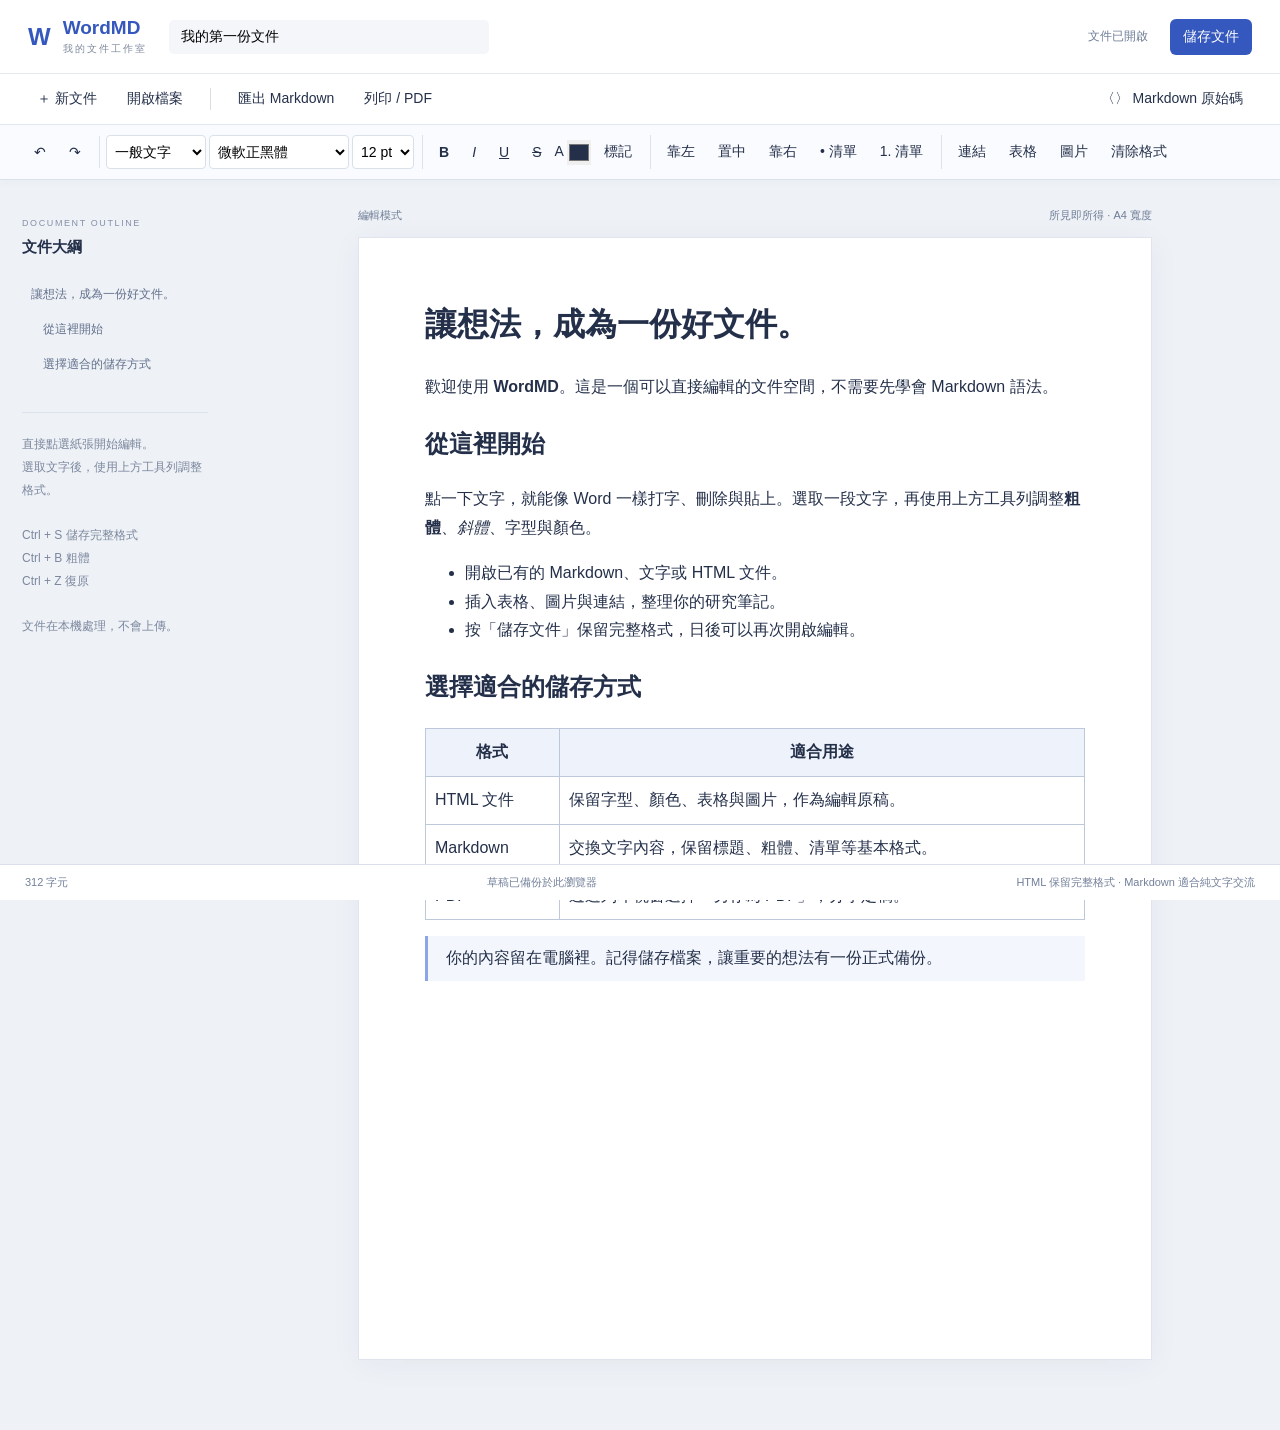
==== WordMD-離線編輯器.html @ 07ff0bca "Add files via upload" ====
<!doctype html>
<html lang="zh-Hant"><head><meta charset="utf-8"><meta name="viewport" content="width=device-width,initial-scale=1"><title>WordMD｜我的文件工作室</title>
<script>
/**
 * marked v12.0.1 - a markdown parser
 * Copyright (c) 2011-2024, Christopher Jeffrey. (MIT Licensed)
 * https://github.com/markedjs/marked
 */
!function(e,t){"object"==typeof exports&&"undefined"!=typeof module?t(exports):"function"==typeof define&&define.amd?define(["exports"],t):t((e="undefined"!=typeof globalThis?globalThis:e||self).marked={})}(this,(function(e){"use strict";function t(){return{async:!1,breaks:!1,extensions:null,gfm:!0,hooks:null,pedantic:!1,renderer:null,silent:!1,tokenizer:null,walkTokens:null}}function n(t){e.defaults=t}e.defaults={async:!1,breaks:!1,extensions:null,gfm:!0,hooks:null,pedantic:!1,renderer:null,silent:!1,tokenizer:null,walkTokens:null};const s=/[&<>"']/,r=new RegExp(s.source,"g"),i=/[<>"']|&(?!(#\d{1,7}|#[Xx][a-fA-F0-9]{1,6}|\w+);)/,l=new RegExp(i.source,"g"),o={"&":"&amp;","<":"&lt;",">":"&gt;",'"':"&quot;","'":"&#39;"},a=e=>o[e];function c(e,t){if(t){if(s.test(e))return e.replace(r,a)}else if(i.test(e))return e.replace(l,a);return e}const h=/&(#(?:\d+)|(?:#x[0-9A-Fa-f]+)|(?:\w+));?/gi;function p(e){return e.replace(h,((e,t)=>"colon"===(t=t.toLowerCase())?":":"#"===t.charAt(0)?"x"===t.charAt(1)?String.fromCharCode(parseInt(t.substring(2),16)):String.fromCharCode(+t.substring(1)):""))}const u=/(^|[^\[])\^/g;function k(e,t){let n="string"==typeof e?e:e.source;t=t||"";const s={replace:(e,t)=>{let r="string"==typeof t?t:t.source;return r=r.replace(u,"$1"),n=n.replace(e,r),s},getRegex:()=>new RegExp(n,t)};return s}function g(e){try{e=encodeURI(e).replace(/%25/g,"%")}catch(e){return null}return e}const f={exec:()=>null};function d(e,t){const n=e.replace(/\|/g,((e,t,n)=>{let s=!1,r=t;for(;--r>=0&&"\\"===n[r];)s=!s;return s?"|":" |"})).split(/ \|/);let s=0;if(n[0].trim()||n.shift(),n.length>0&&!n[n.length-1].trim()&&n.pop(),t)if(n.length>t)n.splice(t);else for(;n.length<t;)n.push("");for(;s<n.length;s++)n[s]=n[s].trim().replace(/\\\|/g,"|");return n}function x(e,t,n){const s=e.length;if(0===s)return"";let r=0;for(;r<s;){const i=e.charAt(s-r-1);if(i!==t||n){if(i===t||!n)break;r++}else r++}return e.slice(0,s-r)}function b(e,t,n,s){const r=t.href,i=t.title?c(t.title):null,l=e[1].replace(/\\([\[\]])/g,"$1");if("!"!==e[0].charAt(0)){s.state.inLink=!0;const e={type:"link",raw:n,href:r,title:i,text:l,tokens:s.inlineTokens(l)};return s.state.inLink=!1,e}return{type:"image",raw:n,href:r,title:i,text:c(l)}}class w{options;rules;lexer;constructor(t){this.options=t||e.defaults}space(e){const t=this.rules.block.newline.exec(e);if(t&&t[0].length>0)return{type:"space",raw:t[0]}}code(e){const t=this.rules.block.code.exec(e);if(t){const e=t[0].replace(/^ {1,4}/gm,"");return{type:"code",raw:t[0],codeBlockStyle:"indented",text:this.options.pedantic?e:x(e,"\n")}}}fences(e){const t=this.rules.block.fences.exec(e);if(t){const e=t[0],n=function(e,t){const n=e.match(/^(\s+)(?:```)/);if(null===n)return t;const s=n[1];return t.split("\n").map((e=>{const t=e.match(/^\s+/);if(null===t)return e;const[n]=t;return n.length>=s.length?e.slice(s.length):e})).join("\n")}(e,t[3]||"");return{type:"code",raw:e,lang:t[2]?t[2].trim().replace(this.rules.inline.anyPunctuation,"$1"):t[2],text:n}}}heading(e){const t=this.rules.block.heading.exec(e);if(t){let e=t[2].trim();if(/#$/.test(e)){const t=x(e,"#");this.options.pedantic?e=t.trim():t&&!/ $/.test(t)||(e=t.trim())}return{type:"heading",raw:t[0],depth:t[1].length,text:e,tokens:this.lexer.inline(e)}}}hr(e){const t=this.rules.block.hr.exec(e);if(t)return{type:"hr",raw:t[0]}}blockquote(e){const t=this.rules.block.blockquote.exec(e);if(t){const e=x(t[0].replace(/^ *>[ \t]?/gm,""),"\n"),n=this.lexer.state.top;this.lexer.state.top=!0;const s=this.lexer.blockTokens(e);return this.lexer.state.top=n,{type:"blockquote",raw:t[0],tokens:s,text:e}}}list(e){let t=this.rules.block.list.exec(e);if(t){let n=t[1].trim();const s=n.length>1,r={type:"list",raw:"",ordered:s,start:s?+n.slice(0,-1):"",loose:!1,items:[]};n=s?`\\d{1,9}\\${n.slice(-1)}`:`\\${n}`,this.options.pedantic&&(n=s?n:"[*+-]");const i=new RegExp(`^( {0,3}${n})((?:[\t ][^\\n]*)?(?:\\n|$))`);let l="",o="",a=!1;for(;e;){let n=!1;if(!(t=i.exec(e)))break;if(this.rules.block.hr.test(e))break;l=t[0],e=e.substring(l.length);let s=t[2].split("\n",1)[0].replace(/^\t+/,(e=>" ".repeat(3*e.length))),c=e.split("\n",1)[0],h=0;this.options.pedantic?(h=2,o=s.trimStart()):(h=t[2].search(/[^ ]/),h=h>4?1:h,o=s.slice(h),h+=t[1].length);let p=!1;if(!s&&/^ *$/.test(c)&&(l+=c+"\n",e=e.substring(c.length+1),n=!0),!n){const t=new RegExp(`^ {0,${Math.min(3,h-1)}}(?:[*+-]|\\d{1,9}[.)])((?:[ \t][^\\n]*)?(?:\\n|$))`),n=new RegExp(`^ {0,${Math.min(3,h-1)}}((?:- *){3,}|(?:_ *){3,}|(?:\\* *){3,})(?:\\n+|$)`),r=new RegExp(`^ {0,${Math.min(3,h-1)}}(?:\`\`\`|~~~)`),i=new RegExp(`^ {0,${Math.min(3,h-1)}}#`);for(;e;){const a=e.split("\n",1)[0];if(c=a,this.options.pedantic&&(c=c.replace(/^ {1,4}(?=( {4})*[^ ])/g,"  ")),r.test(c))break;if(i.test(c))break;if(t.test(c))break;if(n.test(e))break;if(c.search(/[^ ]/)>=h||!c.trim())o+="\n"+c.slice(h);else{if(p)break;if(s.search(/[^ ]/)>=4)break;if(r.test(s))break;if(i.test(s))break;if(n.test(s))break;o+="\n"+c}p||c.trim()||(p=!0),l+=a+"\n",e=e.substring(a.length+1),s=c.slice(h)}}r.loose||(a?r.loose=!0:/\n *\n *$/.test(l)&&(a=!0));let u,k=null;this.options.gfm&&(k=/^\[[ xX]\] /.exec(o),k&&(u="[ ] "!==k[0],o=o.replace(/^\[[ xX]\] +/,""))),r.items.push({type:"list_item",raw:l,task:!!k,checked:u,loose:!1,text:o,tokens:[]}),r.raw+=l}r.items[r.items.length-1].raw=l.trimEnd(),r.items[r.items.length-1].text=o.trimEnd(),r.raw=r.raw.trimEnd();for(let e=0;e<r.items.length;e++)if(this.lexer.state.top=!1,r.items[e].tokens=this.lexer.blockTokens(r.items[e].text,[]),!r.loose){const t=r.items[e].tokens.filter((e=>"space"===e.type)),n=t.length>0&&t.some((e=>/\n.*\n/.test(e.raw)));r.loose=n}if(r.loose)for(let e=0;e<r.items.length;e++)r.items[e].loose=!0;return r}}html(e){const t=this.rules.block.html.exec(e);if(t){return{type:"html",block:!0,raw:t[0],pre:"pre"===t[1]||"script"===t[1]||"style"===t[1],text:t[0]}}}def(e){const t=this.rules.block.def.exec(e);if(t){const e=t[1].toLowerCase().replace(/\s+/g," "),n=t[2]?t[2].replace(/^<(.*)>$/,"$1").replace(this.rules.inline.anyPunctuation,"$1"):"",s=t[3]?t[3].substring(1,t[3].length-1).replace(this.rules.inline.anyPunctuation,"$1"):t[3];return{type:"def",tag:e,raw:t[0],href:n,title:s}}}table(e){const t=this.rules.block.table.exec(e);if(!t)return;if(!/[:|]/.test(t[2]))return;const n=d(t[1]),s=t[2].replace(/^\||\| *$/g,"").split("|"),r=t[3]&&t[3].trim()?t[3].replace(/\n[ \t]*$/,"").split("\n"):[],i={type:"table",raw:t[0],header:[],align:[],rows:[]};if(n.length===s.length){for(const e of s)/^ *-+: *$/.test(e)?i.align.push("right"):/^ *:-+: *$/.test(e)?i.align.push("center"):/^ *:-+ *$/.test(e)?i.align.push("left"):i.align.push(null);for(const e of n)i.header.push({text:e,tokens:this.lexer.inline(e)});for(const e of r)i.rows.push(d(e,i.header.length).map((e=>({text:e,tokens:this.lexer.inline(e)}))));return i}}lheading(e){const t=this.rules.block.lheading.exec(e);if(t)return{type:"heading",raw:t[0],depth:"="===t[2].charAt(0)?1:2,text:t[1],tokens:this.lexer.inline(t[1])}}paragraph(e){const t=this.rules.block.paragraph.exec(e);if(t){const e="\n"===t[1].charAt(t[1].length-1)?t[1].slice(0,-1):t[1];return{type:"paragraph",raw:t[0],text:e,tokens:this.lexer.inline(e)}}}text(e){const t=this.rules.block.text.exec(e);if(t)return{type:"text",raw:t[0],text:t[0],tokens:this.lexer.inline(t[0])}}escape(e){const t=this.rules.inline.escape.exec(e);if(t)return{type:"escape",raw:t[0],text:c(t[1])}}tag(e){const t=this.rules.inline.tag.exec(e);if(t)return!this.lexer.state.inLink&&/^<a /i.test(t[0])?this.lexer.state.inLink=!0:this.lexer.state.inLink&&/^<\/a>/i.test(t[0])&&(this.lexer.state.inLink=!1),!this.lexer.state.inRawBlock&&/^<(pre|code|kbd|script)(\s|>)/i.test(t[0])?this.lexer.state.inRawBlock=!0:this.lexer.state.inRawBlock&&/^<\/(pre|code|kbd|script)(\s|>)/i.test(t[0])&&(this.lexer.state.inRawBlock=!1),{type:"html",raw:t[0],inLink:this.lexer.state.inLink,inRawBlock:this.lexer.state.inRawBlock,block:!1,text:t[0]}}link(e){const t=this.rules.inline.link.exec(e);if(t){const e=t[2].trim();if(!this.options.pedantic&&/^</.test(e)){if(!/>$/.test(e))return;const t=x(e.slice(0,-1),"\\");if((e.length-t.length)%2==0)return}else{const e=function(e,t){if(-1===e.indexOf(t[1]))return-1;let n=0;for(let s=0;s<e.length;s++)if("\\"===e[s])s++;else if(e[s]===t[0])n++;else if(e[s]===t[1]&&(n--,n<0))return s;return-1}(t[2],"()");if(e>-1){const n=(0===t[0].indexOf("!")?5:4)+t[1].length+e;t[2]=t[2].substring(0,e),t[0]=t[0].substring(0,n).trim(),t[3]=""}}let n=t[2],s="";if(this.options.pedantic){const e=/^([^'"]*[^\s])\s+(['"])(.*)\2/.exec(n);e&&(n=e[1],s=e[3])}else s=t[3]?t[3].slice(1,-1):"";return n=n.trim(),/^</.test(n)&&(n=this.options.pedantic&&!/>$/.test(e)?n.slice(1):n.slice(1,-1)),b(t,{href:n?n.replace(this.rules.inline.anyPunctuation,"$1"):n,title:s?s.replace(this.rules.inline.anyPunctuation,"$1"):s},t[0],this.lexer)}}reflink(e,t){let n;if((n=this.rules.inline.reflink.exec(e))||(n=this.rules.inline.nolink.exec(e))){const e=t[(n[2]||n[1]).replace(/\s+/g," ").toLowerCase()];if(!e){const e=n[0].charAt(0);return{type:"text",raw:e,text:e}}return b(n,e,n[0],this.lexer)}}emStrong(e,t,n=""){let s=this.rules.inline.emStrongLDelim.exec(e);if(!s)return;if(s[3]&&n.match(/[\p{L}\p{N}]/u))return;if(!(s[1]||s[2]||"")||!n||this.rules.inline.punctuation.exec(n)){const n=[...s[0]].length-1;let r,i,l=n,o=0;const a="*"===s[0][0]?this.rules.inline.emStrongRDelimAst:this.rules.inline.emStrongRDelimUnd;for(a.lastIndex=0,t=t.slice(-1*e.length+n);null!=(s=a.exec(t));){if(r=s[1]||s[2]||s[3]||s[4]||s[5]||s[6],!r)continue;if(i=[...r].length,s[3]||s[4]){l+=i;continue}if((s[5]||s[6])&&n%3&&!((n+i)%3)){o+=i;continue}if(l-=i,l>0)continue;i=Math.min(i,i+l+o);const t=[...s[0]][0].length,a=e.slice(0,n+s.index+t+i);if(Math.min(n,i)%2){const e=a.slice(1,-1);return{type:"em",raw:a,text:e,tokens:this.lexer.inlineTokens(e)}}const c=a.slice(2,-2);return{type:"strong",raw:a,text:c,tokens:this.lexer.inlineTokens(c)}}}}codespan(e){const t=this.rules.inline.code.exec(e);if(t){let e=t[2].replace(/\n/g," ");const n=/[^ ]/.test(e),s=/^ /.test(e)&&/ $/.test(e);return n&&s&&(e=e.substring(1,e.length-1)),e=c(e,!0),{type:"codespan",raw:t[0],text:e}}}br(e){const t=this.rules.inline.br.exec(e);if(t)return{type:"br",raw:t[0]}}del(e){const t=this.rules.inline.del.exec(e);if(t)return{type:"del",raw:t[0],text:t[2],tokens:this.lexer.inlineTokens(t[2])}}autolink(e){const t=this.rules.inline.autolink.exec(e);if(t){let e,n;return"@"===t[2]?(e=c(t[1]),n="mailto:"+e):(e=c(t[1]),n=e),{type:"link",raw:t[0],text:e,href:n,tokens:[{type:"text",raw:e,text:e}]}}}url(e){let t;if(t=this.rules.inline.url.exec(e)){let e,n;if("@"===t[2])e=c(t[0]),n="mailto:"+e;else{let s;do{s=t[0],t[0]=this.rules.inline._backpedal.exec(t[0])?.[0]??""}while(s!==t[0]);e=c(t[0]),n="www."===t[1]?"http://"+t[0]:t[0]}return{type:"link",raw:t[0],text:e,href:n,tokens:[{type:"text",raw:e,text:e}]}}}inlineText(e){const t=this.rules.inline.text.exec(e);if(t){let e;return e=this.lexer.state.inRawBlock?t[0]:c(t[0]),{type:"text",raw:t[0],text:e}}}}const m=/^ {0,3}((?:-[\t ]*){3,}|(?:_[ \t]*){3,}|(?:\*[ \t]*){3,})(?:\n+|$)/,y=/(?:[*+-]|\d{1,9}[.)])/,$=k(/^(?!bull |blockCode|fences|blockquote|heading|html)((?:.|\n(?!\s*?\n|bull |blockCode|fences|blockquote|heading|html))+?)\n {0,3}(=+|-+) *(?:\n+|$)/).replace(/bull/g,y).replace(/blockCode/g,/ {4}/).replace(/fences/g,/ {0,3}(?:`{3,}|~{3,})/).replace(/blockquote/g,/ {0,3}>/).replace(/heading/g,/ {0,3}#{1,6}/).replace(/html/g,/ {0,3}<[^\n>]+>\n/).getRegex(),z=/^([^\n]+(?:\n(?!hr|heading|lheading|blockquote|fences|list|html|table| +\n)[^\n]+)*)/,T=/(?!\s*\])(?:\\.|[^\[\]\\])+/,R=k(/^ {0,3}\[(label)\]: *(?:\n *)?([^<\s][^\s]*|<.*?>)(?:(?: +(?:\n *)?| *\n *)(title))? *(?:\n+|$)/).replace("label",T).replace("title",/(?:"(?:\\"?|[^"\\])*"|'[^'\n]*(?:\n[^'\n]+)*\n?'|\([^()]*\))/).getRegex(),_=k(/^( {0,3}bull)([ \t][^\n]+?)?(?:\n|$)/).replace(/bull/g,y).getRegex(),A="address|article|aside|base|basefont|blockquote|body|caption|center|col|colgroup|dd|details|dialog|dir|div|dl|dt|fieldset|figcaption|figure|footer|form|frame|frameset|h[1-6]|head|header|hr|html|iframe|legend|li|link|main|menu|menuitem|meta|nav|noframes|ol|optgroup|option|p|param|search|section|summary|table|tbody|td|tfoot|th|thead|title|tr|track|ul",S=/<!--(?:-?>|[\s\S]*?(?:-->|$))/,I=k("^ {0,3}(?:<(script|pre|style|textarea)[\\s>][\\s\\S]*?(?:</\\1>[^\\n]*\\n+|$)|comment[^\\n]*(\\n+|$)|<\\?[\\s\\S]*?(?:\\?>\\n*|$)|<![A-Z][\\s\\S]*?(?:>\\n*|$)|<!\\[CDATA\\[[\\s\\S]*?(?:\\]\\]>\\n*|$)|</?(tag)(?: +|\\n|/?>)[\\s\\S]*?(?:(?:\\n *)+\\n|$)|<(?!script|pre|style|textarea)([a-z][\\w-]*)(?:attribute)*? */?>(?=[ \\t]*(?:\\n|$))[\\s\\S]*?(?:(?:\\n *)+\\n|$)|</(?!script|pre|style|textarea)[a-z][\\w-]*\\s*>(?=[ \\t]*(?:\\n|$))[\\s\\S]*?(?:(?:\\n *)+\\n|$))","i").replace("comment",S).replace("tag",A).replace("attribute",/ +[a-zA-Z:_][\w.:-]*(?: *= *"[^"\n]*"| *= *'[^'\n]*'| *= *[^\s"'=<>`]+)?/).getRegex(),E=k(z).replace("hr",m).replace("heading"," {0,3}#{1,6}(?:\\s|$)").replace("|lheading","").replace("|table","").replace("blockquote"," {0,3}>").replace("fences"," {0,3}(?:`{3,}(?=[^`\\n]*\\n)|~{3,})[^\\n]*\\n").replace("list"," {0,3}(?:[*+-]|1[.)]) ").replace("html","</?(?:tag)(?: +|\\n|/?>)|<(?:script|pre|style|textarea|!--)").replace("tag",A).getRegex(),q={blockquote:k(/^( {0,3}> ?(paragraph|[^\n]*)(?:\n|$))+/).replace("paragraph",E).getRegex(),code:/^( {4}[^\n]+(?:\n(?: *(?:\n|$))*)?)+/,def:R,fences:/^ {0,3}(`{3,}(?=[^`\n]*(?:\n|$))|~{3,})([^\n]*)(?:\n|$)(?:|([\s\S]*?)(?:\n|$))(?: {0,3}\1[~`]* *(?=\n|$)|$)/,heading:/^ {0,3}(#{1,6})(?=\s|$)(.*)(?:\n+|$)/,hr:m,html:I,lheading:$,list:_,newline:/^(?: *(?:\n|$))+/,paragraph:E,table:f,text:/^[^\n]+/},Z=k("^ *([^\\n ].*)\\n {0,3}((?:\\| *)?:?-+:? *(?:\\| *:?-+:? *)*(?:\\| *)?)(?:\\n((?:(?! *\\n|hr|heading|blockquote|code|fences|list|html).*(?:\\n|$))*)\\n*|$)").replace("hr",m).replace("heading"," {0,3}#{1,6}(?:\\s|$)").replace("blockquote"," {0,3}>").replace("code"," {4}[^\\n]").replace("fences"," {0,3}(?:`{3,}(?=[^`\\n]*\\n)|~{3,})[^\\n]*\\n").replace("list"," {0,3}(?:[*+-]|1[.)]) ").replace("html","</?(?:tag)(?: +|\\n|/?>)|<(?:script|pre|style|textarea|!--)").replace("tag",A).getRegex(),L={...q,table:Z,paragraph:k(z).replace("hr",m).replace("heading"," {0,3}#{1,6}(?:\\s|$)").replace("|lheading","").replace("table",Z).replace("blockquote"," {0,3}>").replace("fences"," {0,3}(?:`{3,}(?=[^`\\n]*\\n)|~{3,})[^\\n]*\\n").replace("list"," {0,3}(?:[*+-]|1[.)]) ").replace("html","</?(?:tag)(?: +|\\n|/?>)|<(?:script|pre|style|textarea|!--)").replace("tag",A).getRegex()},P={...q,html:k("^ *(?:comment *(?:\\n|\\s*$)|<(tag)[\\s\\S]+?</\\1> *(?:\\n{2,}|\\s*$)|<tag(?:\"[^\"]*\"|'[^']*'|\\s[^'\"/>\\s]*)*?/?> *(?:\\n{2,}|\\s*$))").replace("comment",S).replace(/tag/g,"(?!(?:a|em|strong|small|s|cite|q|dfn|abbr|data|time|code|var|samp|kbd|sub|sup|i|b|u|mark|ruby|rt|rp|bdi|bdo|span|br|wbr|ins|del|img)\\b)\\w+(?!:|[^\\w\\s@]*@)\\b").getRegex(),def:/^ *\[([^\]]+)\]: *<?([^\s>]+)>?(?: +(["(][^\n]+[")]))? *(?:\n+|$)/,heading:/^(#{1,6})(.*)(?:\n+|$)/,fences:f,lheading:/^(.+?)\n {0,3}(=+|-+) *(?:\n+|$)/,paragraph:k(z).replace("hr",m).replace("heading"," *#{1,6} *[^\n]").replace("lheading",$).replace("|table","").replace("blockquote"," {0,3}>").replace("|fences","").replace("|list","").replace("|html","").replace("|tag","").getRegex()},Q=/^\\([!"#$%&'()*+,\-./:;<=>?@\[\]\\^_`{|}~])/,v=/^( {2,}|\\)\n(?!\s*$)/,B="\\p{P}\\p{S}",C=k(/^((?![*_])[\spunctuation])/,"u").replace(/punctuation/g,B).getRegex(),M=k(/^(?:\*+(?:((?!\*)[punct])|[^\s*]))|^_+(?:((?!_)[punct])|([^\s_]))/,"u").replace(/punct/g,B).getRegex(),O=k("^[^_*]*?__[^_*]*?\\*[^_*]*?(?=__)|[^*]+(?=[^*])|(?!\\*)[punct](\\*+)(?=[\\s]|$)|[^punct\\s](\\*+)(?!\\*)(?=[punct\\s]|$)|(?!\\*)[punct\\s](\\*+)(?=[^punct\\s])|[\\s](\\*+)(?!\\*)(?=[punct])|(?!\\*)[punct](\\*+)(?!\\*)(?=[punct])|[^punct\\s](\\*+)(?=[^punct\\s])","gu").replace(/punct/g,B).getRegex(),D=k("^[^_*]*?\\*\\*[^_*]*?_[^_*]*?(?=\\*\\*)|[^_]+(?=[^_])|(?!_)[punct](_+)(?=[\\s]|$)|[^punct\\s](_+)(?!_)(?=[punct\\s]|$)|(?!_)[punct\\s](_+)(?=[^punct\\s])|[\\s](_+)(?!_)(?=[punct])|(?!_)[punct](_+)(?!_)(?=[punct])","gu").replace(/punct/g,B).getRegex(),j=k(/\\([punct])/,"gu").replace(/punct/g,B).getRegex(),H=k(/^<(scheme:[^\s\x00-\x1f<>]*|email)>/).replace("scheme",/[a-zA-Z][a-zA-Z0-9+.-]{1,31}/).replace("email",/[a-zA-Z0-9.!#$%&'*+/=?^_`{|}~-]+(@)[a-zA-Z0-9](?:[a-zA-Z0-9-]{0,61}[a-zA-Z0-9])?(?:\.[a-zA-Z0-9](?:[a-zA-Z0-9-]{0,61}[a-zA-Z0-9])?)+(?![-_])/).getRegex(),U=k(S).replace("(?:--\x3e|$)","--\x3e").getRegex(),X=k("^comment|^</[a-zA-Z][\\w:-]*\\s*>|^<[a-zA-Z][\\w-]*(?:attribute)*?\\s*/?>|^<\\?[\\s\\S]*?\\?>|^<![a-zA-Z]+\\s[\\s\\S]*?>|^<!\\[CDATA\\[[\\s\\S]*?\\]\\]>").replace("comment",U).replace("attribute",/\s+[a-zA-Z:_][\w.:-]*(?:\s*=\s*"[^"]*"|\s*=\s*'[^']*'|\s*=\s*[^\s"'=<>`]+)?/).getRegex(),F=/(?:\[(?:\\.|[^\[\]\\])*\]|\\.|`[^`]*`|[^\[\]\\`])*?/,N=k(/^!?\[(label)\]\(\s*(href)(?:\s+(title))?\s*\)/).replace("label",F).replace("href",/<(?:\\.|[^\n<>\\])+>|[^\s\x00-\x1f]*/).replace("title",/"(?:\\"?|[^"\\])*"|'(?:\\'?|[^'\\])*'|\((?:\\\)?|[^)\\])*\)/).getRegex(),G=k(/^!?\[(label)\]\[(ref)\]/).replace("label",F).replace("ref",T).getRegex(),J=k(/^!?\[(ref)\](?:\[\])?/).replace("ref",T).getRegex(),K={_backpedal:f,anyPunctuation:j,autolink:H,blockSkip:/\[[^[\]]*?\]\([^\(\)]*?\)|`[^`]*?`|<[^<>]*?>/g,br:v,code:/^(`+)([^`]|[^`][\s\S]*?[^`])\1(?!`)/,del:f,emStrongLDelim:M,emStrongRDelimAst:O,emStrongRDelimUnd:D,escape:Q,link:N,nolink:J,punctuation:C,reflink:G,reflinkSearch:k("reflink|nolink(?!\\()","g").replace("reflink",G).replace("nolink",J).getRegex(),tag:X,text:/^(`+|[^`])(?:(?= {2,}\n)|[\s\S]*?(?:(?=[\\<!\[`*_]|\b_|$)|[^ ](?= {2,}\n)))/,url:f},V={...K,link:k(/^!?\[(label)\]\((.*?)\)/).replace("label",F).getRegex(),reflink:k(/^!?\[(label)\]\s*\[([^\]]*)\]/).replace("label",F).getRegex()},W={...K,escape:k(Q).replace("])","~|])").getRegex(),url:k(/^((?:ftp|https?):\/\/|www\.)(?:[a-zA-Z0-9\-]+\.?)+[^\s<]*|^email/,"i").replace("email",/[A-Za-z0-9._+-]+(@)[a-zA-Z0-9-_]+(?:\.[a-zA-Z0-9-_]*[a-zA-Z0-9])+(?![-_])/).getRegex(),_backpedal:/(?:[^?!.,:;*_'"~()&]+|\([^)]*\)|&(?![a-zA-Z0-9]+;$)|[?!.,:;*_'"~)]+(?!$))+/,del:/^(~~?)(?=[^\s~])([\s\S]*?[^\s~])\1(?=[^~]|$)/,text:/^([`~]+|[^`~])(?:(?= {2,}\n)|(?=[a-zA-Z0-9.!#$%&'*+\/=?_`{\|}~-]+@)|[\s\S]*?(?:(?=[\\<!\[`*~_]|\b_|https?:\/\/|ftp:\/\/|www\.|$)|[^ ](?= {2,}\n)|[^a-zA-Z0-9.!#$%&'*+\/=?_`{\|}~-](?=[a-zA-Z0-9.!#$%&'*+\/=?_`{\|}~-]+@)))/},Y={...W,br:k(v).replace("{2,}","*").getRegex(),text:k(W.text).replace("\\b_","\\b_| {2,}\\n").replace(/\{2,\}/g,"*").getRegex()},ee={normal:q,gfm:L,pedantic:P},te={normal:K,gfm:W,breaks:Y,pedantic:V};class ne{tokens;options;state;tokenizer;inlineQueue;constructor(t){this.tokens=[],this.tokens.links=Object.create(null),this.options=t||e.defaults,this.options.tokenizer=this.options.tokenizer||new w,this.tokenizer=this.options.tokenizer,this.tokenizer.options=this.options,this.tokenizer.lexer=this,this.inlineQueue=[],this.state={inLink:!1,inRawBlock:!1,top:!0};const n={block:ee.normal,inline:te.normal};this.options.pedantic?(n.block=ee.pedantic,n.inline=te.pedantic):this.options.gfm&&(n.block=ee.gfm,this.options.breaks?n.inline=te.breaks:n.inline=te.gfm),this.tokenizer.rules=n}static get rules(){return{block:ee,inline:te}}static lex(e,t){return new ne(t).lex(e)}static lexInline(e,t){return new ne(t).inlineTokens(e)}lex(e){e=e.replace(/\r\n|\r/g,"\n"),this.blockTokens(e,this.tokens);for(let e=0;e<this.inlineQueue.length;e++){const t=this.inlineQueue[e];this.inlineTokens(t.src,t.tokens)}return this.inlineQueue=[],this.tokens}blockTokens(e,t=[]){let n,s,r,i;for(e=this.options.pedantic?e.replace(/\t/g,"    ").replace(/^ +$/gm,""):e.replace(/^( *)(\t+)/gm,((e,t,n)=>t+"    ".repeat(n.length)));e;)if(!(this.options.extensions&&this.options.extensions.block&&this.options.extensions.block.some((s=>!!(n=s.call({lexer:this},e,t))&&(e=e.substring(n.raw.length),t.push(n),!0)))))if(n=this.tokenizer.space(e))e=e.substring(n.raw.length),1===n.raw.length&&t.length>0?t[t.length-1].raw+="\n":t.push(n);else if(n=this.tokenizer.code(e))e=e.substring(n.raw.length),s=t[t.length-1],!s||"paragraph"!==s.type&&"text"!==s.type?t.push(n):(s.raw+="\n"+n.raw,s.text+="\n"+n.text,this.inlineQueue[this.inlineQueue.length-1].src=s.text);else if(n=this.tokenizer.fences(e))e=e.substring(n.raw.length),t.push(n);else if(n=this.tokenizer.heading(e))e=e.substring(n.raw.length),t.push(n);else if(n=this.tokenizer.hr(e))e=e.substring(n.raw.length),t.push(n);else if(n=this.tokenizer.blockquote(e))e=e.substring(n.raw.length),t.push(n);else if(n=this.tokenizer.list(e))e=e.substring(n.raw.length),t.push(n);else if(n=this.tokenizer.html(e))e=e.substring(n.raw.length),t.push(n);else if(n=this.tokenizer.def(e))e=e.substring(n.raw.length),s=t[t.length-1],!s||"paragraph"!==s.type&&"text"!==s.type?this.tokens.links[n.tag]||(this.tokens.links[n.tag]={href:n.href,title:n.title}):(s.raw+="\n"+n.raw,s.text+="\n"+n.raw,this.inlineQueue[this.inlineQueue.length-1].src=s.text);else if(n=this.tokenizer.table(e))e=e.substring(n.raw.length),t.push(n);else if(n=this.tokenizer.lheading(e))e=e.substring(n.raw.length),t.push(n);else{if(r=e,this.options.extensions&&this.options.extensions.startBlock){let t=1/0;const n=e.slice(1);let s;this.options.extensions.startBlock.forEach((e=>{s=e.call({lexer:this},n),"number"==typeof s&&s>=0&&(t=Math.min(t,s))})),t<1/0&&t>=0&&(r=e.substring(0,t+1))}if(this.state.top&&(n=this.tokenizer.paragraph(r)))s=t[t.length-1],i&&"paragraph"===s.type?(s.raw+="\n"+n.raw,s.text+="\n"+n.text,this.inlineQueue.pop(),this.inlineQueue[this.inlineQueue.length-1].src=s.text):t.push(n),i=r.length!==e.length,e=e.substring(n.raw.length);else if(n=this.tokenizer.text(e))e=e.substring(n.raw.length),s=t[t.length-1],s&&"text"===s.type?(s.raw+="\n"+n.raw,s.text+="\n"+n.text,this.inlineQueue.pop(),this.inlineQueue[this.inlineQueue.length-1].src=s.text):t.push(n);else if(e){const t="Infinite loop on byte: "+e.charCodeAt(0);if(this.options.silent){console.error(t);break}throw new Error(t)}}return this.state.top=!0,t}inline(e,t=[]){return this.inlineQueue.push({src:e,tokens:t}),t}inlineTokens(e,t=[]){let n,s,r,i,l,o,a=e;if(this.tokens.links){const e=Object.keys(this.tokens.links);if(e.length>0)for(;null!=(i=this.tokenizer.rules.inline.reflinkSearch.exec(a));)e.includes(i[0].slice(i[0].lastIndexOf("[")+1,-1))&&(a=a.slice(0,i.index)+"["+"a".repeat(i[0].length-2)+"]"+a.slice(this.tokenizer.rules.inline.reflinkSearch.lastIndex))}for(;null!=(i=this.tokenizer.rules.inline.blockSkip.exec(a));)a=a.slice(0,i.index)+"["+"a".repeat(i[0].length-2)+"]"+a.slice(this.tokenizer.rules.inline.blockSkip.lastIndex);for(;null!=(i=this.tokenizer.rules.inline.anyPunctuation.exec(a));)a=a.slice(0,i.index)+"++"+a.slice(this.tokenizer.rules.inline.anyPunctuation.lastIndex);for(;e;)if(l||(o=""),l=!1,!(this.options.extensions&&this.options.extensions.inline&&this.options.extensions.inline.some((s=>!!(n=s.call({lexer:this},e,t))&&(e=e.substring(n.raw.length),t.push(n),!0)))))if(n=this.tokenizer.escape(e))e=e.substring(n.raw.length),t.push(n);else if(n=this.tokenizer.tag(e))e=e.substring(n.raw.length),s=t[t.length-1],s&&"text"===n.type&&"text"===s.type?(s.raw+=n.raw,s.text+=n.text):t.push(n);else if(n=this.tokenizer.link(e))e=e.substring(n.raw.length),t.push(n);else if(n=this.tokenizer.reflink(e,this.tokens.links))e=e.substring(n.raw.length),s=t[t.length-1],s&&"text"===n.type&&"text"===s.type?(s.raw+=n.raw,s.text+=n.text):t.push(n);else if(n=this.tokenizer.emStrong(e,a,o))e=e.substring(n.raw.length),t.push(n);else if(n=this.tokenizer.codespan(e))e=e.substring(n.raw.length),t.push(n);else if(n=this.tokenizer.br(e))e=e.substring(n.raw.length),t.push(n);else if(n=this.tokenizer.del(e))e=e.substring(n.raw.length),t.push(n);else if(n=this.tokenizer.autolink(e))e=e.substring(n.raw.length),t.push(n);else if(this.state.inLink||!(n=this.tokenizer.url(e))){if(r=e,this.options.extensions&&this.options.extensions.startInline){let t=1/0;const n=e.slice(1);let s;this.options.extensions.startInline.forEach((e=>{s=e.call({lexer:this},n),"number"==typeof s&&s>=0&&(t=Math.min(t,s))})),t<1/0&&t>=0&&(r=e.substring(0,t+1))}if(n=this.tokenizer.inlineText(r))e=e.substring(n.raw.length),"_"!==n.raw.slice(-1)&&(o=n.raw.slice(-1)),l=!0,s=t[t.length-1],s&&"text"===s.type?(s.raw+=n.raw,s.text+=n.text):t.push(n);else if(e){const t="Infinite loop on byte: "+e.charCodeAt(0);if(this.options.silent){console.error(t);break}throw new Error(t)}}else e=e.substring(n.raw.length),t.push(n);return t}}class se{options;constructor(t){this.options=t||e.defaults}code(e,t,n){const s=(t||"").match(/^\S*/)?.[0];return e=e.replace(/\n$/,"")+"\n",s?'<pre><code class="language-'+c(s)+'">'+(n?e:c(e,!0))+"</code></pre>\n":"<pre><code>"+(n?e:c(e,!0))+"</code></pre>\n"}blockquote(e){return`<blockquote>\n${e}</blockquote>\n`}html(e,t){return e}heading(e,t,n){return`<h${t}>${e}</h${t}>\n`}hr(){return"<hr>\n"}list(e,t,n){const s=t?"ol":"ul";return"<"+s+(t&&1!==n?' start="'+n+'"':"")+">\n"+e+"</"+s+">\n"}listitem(e,t,n){return`<li>${e}</li>\n`}checkbox(e){return"<input "+(e?'checked="" ':"")+'disabled="" type="checkbox">'}paragraph(e){return`<p>${e}</p>\n`}table(e,t){return t&&(t=`<tbody>${t}</tbody>`),"<table>\n<thead>\n"+e+"</thead>\n"+t+"</table>\n"}tablerow(e){return`<tr>\n${e}</tr>\n`}tablecell(e,t){const n=t.header?"th":"td";return(t.align?`<${n} align="${t.align}">`:`<${n}>`)+e+`</${n}>\n`}strong(e){return`<strong>${e}</strong>`}em(e){return`<em>${e}</em>`}codespan(e){return`<code>${e}</code>`}br(){return"<br>"}del(e){return`<del>${e}</del>`}link(e,t,n){const s=g(e);if(null===s)return n;let r='<a href="'+(e=s)+'"';return t&&(r+=' title="'+t+'"'),r+=">"+n+"</a>",r}image(e,t,n){const s=g(e);if(null===s)return n;let r=`<img src="${e=s}" alt="${n}"`;return t&&(r+=` title="${t}"`),r+=">",r}text(e){return e}}class re{strong(e){return e}em(e){return e}codespan(e){return e}del(e){return e}html(e){return e}text(e){return e}link(e,t,n){return""+n}image(e,t,n){return""+n}br(){return""}}class ie{options;renderer;textRenderer;constructor(t){this.options=t||e.defaults,this.options.renderer=this.options.renderer||new se,this.renderer=this.options.renderer,this.renderer.options=this.options,this.textRenderer=new re}static parse(e,t){return new ie(t).parse(e)}static parseInline(e,t){return new ie(t).parseInline(e)}parse(e,t=!0){let n="";for(let s=0;s<e.length;s++){const r=e[s];if(this.options.extensions&&this.options.extensions.renderers&&this.options.extensions.renderers[r.type]){const e=r,t=this.options.extensions.renderers[e.type].call({parser:this},e);if(!1!==t||!["space","hr","heading","code","table","blockquote","list","html","paragraph","text"].includes(e.type)){n+=t||"";continue}}switch(r.type){case"space":continue;case"hr":n+=this.renderer.hr();continue;case"heading":{const e=r;n+=this.renderer.heading(this.parseInline(e.tokens),e.depth,p(this.parseInline(e.tokens,this.textRenderer)));continue}case"code":{const e=r;n+=this.renderer.code(e.text,e.lang,!!e.escaped);continue}case"table":{const e=r;let t="",s="";for(let t=0;t<e.header.length;t++)s+=this.renderer.tablecell(this.parseInline(e.header[t].tokens),{header:!0,align:e.align[t]});t+=this.renderer.tablerow(s);let i="";for(let t=0;t<e.rows.length;t++){const n=e.rows[t];s="";for(let t=0;t<n.length;t++)s+=this.renderer.tablecell(this.parseInline(n[t].tokens),{header:!1,align:e.align[t]});i+=this.renderer.tablerow(s)}n+=this.renderer.table(t,i);continue}case"blockquote":{const e=r,t=this.parse(e.tokens);n+=this.renderer.blockquote(t);continue}case"list":{const e=r,t=e.ordered,s=e.start,i=e.loose;let l="";for(let t=0;t<e.items.length;t++){const n=e.items[t],s=n.checked,r=n.task;let o="";if(n.task){const e=this.renderer.checkbox(!!s);i?n.tokens.length>0&&"paragraph"===n.tokens[0].type?(n.tokens[0].text=e+" "+n.tokens[0].text,n.tokens[0].tokens&&n.tokens[0].tokens.length>0&&"text"===n.tokens[0].tokens[0].type&&(n.tokens[0].tokens[0].text=e+" "+n.tokens[0].tokens[0].text)):n.tokens.unshift({type:"text",text:e+" "}):o+=e+" "}o+=this.parse(n.tokens,i),l+=this.renderer.listitem(o,r,!!s)}n+=this.renderer.list(l,t,s);continue}case"html":{const e=r;n+=this.renderer.html(e.text,e.block);continue}case"paragraph":{const e=r;n+=this.renderer.paragraph(this.parseInline(e.tokens));continue}case"text":{let i=r,l=i.tokens?this.parseInline(i.tokens):i.text;for(;s+1<e.length&&"text"===e[s+1].type;)i=e[++s],l+="\n"+(i.tokens?this.parseInline(i.tokens):i.text);n+=t?this.renderer.paragraph(l):l;continue}default:{const e='Token with "'+r.type+'" type was not found.';if(this.options.silent)return console.error(e),"";throw new Error(e)}}}return n}parseInline(e,t){t=t||this.renderer;let n="";for(let s=0;s<e.length;s++){const r=e[s];if(this.options.extensions&&this.options.extensions.renderers&&this.options.extensions.renderers[r.type]){const e=this.options.extensions.renderers[r.type].call({parser:this},r);if(!1!==e||!["escape","html","link","image","strong","em","codespan","br","del","text"].includes(r.type)){n+=e||"";continue}}switch(r.type){case"escape":{const e=r;n+=t.text(e.text);break}case"html":{const e=r;n+=t.html(e.text);break}case"link":{const e=r;n+=t.link(e.href,e.title,this.parseInline(e.tokens,t));break}case"image":{const e=r;n+=t.image(e.href,e.title,e.text);break}case"strong":{const e=r;n+=t.strong(this.parseInline(e.tokens,t));break}case"em":{const e=r;n+=t.em(this.parseInline(e.tokens,t));break}case"codespan":{const e=r;n+=t.codespan(e.text);break}case"br":n+=t.br();break;case"del":{const e=r;n+=t.del(this.parseInline(e.tokens,t));break}case"text":{const e=r;n+=t.text(e.text);break}default:{const e='Token with "'+r.type+'" type was not found.';if(this.options.silent)return console.error(e),"";throw new Error(e)}}}return n}}class le{options;constructor(t){this.options=t||e.defaults}static passThroughHooks=new Set(["preprocess","postprocess","processAllTokens"]);preprocess(e){return e}postprocess(e){return e}processAllTokens(e){return e}}class oe{defaults={async:!1,breaks:!1,extensions:null,gfm:!0,hooks:null,pedantic:!1,renderer:null,silent:!1,tokenizer:null,walkTokens:null};options=this.setOptions;parse=this.#e(ne.lex,ie.parse);parseInline=this.#e(ne.lexInline,ie.parseInline);Parser=ie;Renderer=se;TextRenderer=re;Lexer=ne;Tokenizer=w;Hooks=le;constructor(...e){this.use(...e)}walkTokens(e,t){let n=[];for(const s of e)switch(n=n.concat(t.call(this,s)),s.type){case"table":{const e=s;for(const s of e.header)n=n.concat(this.walkTokens(s.tokens,t));for(const s of e.rows)for(const e of s)n=n.concat(this.walkTokens(e.tokens,t));break}case"list":{const e=s;n=n.concat(this.walkTokens(e.items,t));break}default:{const e=s;this.defaults.extensions?.childTokens?.[e.type]?this.defaults.extensions.childTokens[e.type].forEach((s=>{const r=e[s].flat(1/0);n=n.concat(this.walkTokens(r,t))})):e.tokens&&(n=n.concat(this.walkTokens(e.tokens,t)))}}return n}use(...e){const t=this.defaults.extensions||{renderers:{},childTokens:{}};return e.forEach((e=>{const n={...e};if(n.async=this.defaults.async||n.async||!1,e.extensions&&(e.extensions.forEach((e=>{if(!e.name)throw new Error("extension name required");if("renderer"in e){const n=t.renderers[e.name];t.renderers[e.name]=n?function(...t){let s=e.renderer.apply(this,t);return!1===s&&(s=n.apply(this,t)),s}:e.renderer}if("tokenizer"in e){if(!e.level||"block"!==e.level&&"inline"!==e.level)throw new Error("extension level must be 'block' or 'inline'");const n=t[e.level];n?n.unshift(e.tokenizer):t[e.level]=[e.tokenizer],e.start&&("block"===e.level?t.startBlock?t.startBlock.push(e.start):t.startBlock=[e.start]:"inline"===e.level&&(t.startInline?t.startInline.push(e.start):t.startInline=[e.start]))}"childTokens"in e&&e.childTokens&&(t.childTokens[e.name]=e.childTokens)})),n.extensions=t),e.renderer){const t=this.defaults.renderer||new se(this.defaults);for(const n in e.renderer){if(!(n in t))throw new Error(`renderer '${n}' does not exist`);if("options"===n)continue;const s=n,r=e.renderer[s],i=t[s];t[s]=(...e)=>{let n=r.apply(t,e);return!1===n&&(n=i.apply(t,e)),n||""}}n.renderer=t}if(e.tokenizer){const t=this.defaults.tokenizer||new w(this.defaults);for(const n in e.tokenizer){if(!(n in t))throw new Error(`tokenizer '${n}' does not exist`);if(["options","rules","lexer"].includes(n))continue;const s=n,r=e.tokenizer[s],i=t[s];t[s]=(...e)=>{let n=r.apply(t,e);return!1===n&&(n=i.apply(t,e)),n}}n.tokenizer=t}if(e.hooks){const t=this.defaults.hooks||new le;for(const n in e.hooks){if(!(n in t))throw new Error(`hook '${n}' does not exist`);if("options"===n)continue;const s=n,r=e.hooks[s],i=t[s];le.passThroughHooks.has(n)?t[s]=e=>{if(this.defaults.async)return Promise.resolve(r.call(t,e)).then((e=>i.call(t,e)));const n=r.call(t,e);return i.call(t,n)}:t[s]=(...e)=>{let n=r.apply(t,e);return!1===n&&(n=i.apply(t,e)),n}}n.hooks=t}if(e.walkTokens){const t=this.defaults.walkTokens,s=e.walkTokens;n.walkTokens=function(e){let n=[];return n.push(s.call(this,e)),t&&(n=n.concat(t.call(this,e))),n}}this.defaults={...this.defaults,...n}})),this}setOptions(e){return this.defaults={...this.defaults,...e},this}lexer(e,t){return ne.lex(e,t??this.defaults)}parser(e,t){return ie.parse(e,t??this.defaults)}#e(e,t){return(n,s)=>{const r={...s},i={...this.defaults,...r};!0===this.defaults.async&&!1===r.async&&(i.silent||console.warn("marked(): The async option was set to true by an extension. The async: false option sent to parse will be ignored."),i.async=!0);const l=this.#t(!!i.silent,!!i.async);if(null==n)return l(new Error("marked(): input parameter is undefined or null"));if("string"!=typeof n)return l(new Error("marked(): input parameter is of type "+Object.prototype.toString.call(n)+", string expected"));if(i.hooks&&(i.hooks.options=i),i.async)return Promise.resolve(i.hooks?i.hooks.preprocess(n):n).then((t=>e(t,i))).then((e=>i.hooks?i.hooks.processAllTokens(e):e)).then((e=>i.walkTokens?Promise.all(this.walkTokens(e,i.walkTokens)).then((()=>e)):e)).then((e=>t(e,i))).then((e=>i.hooks?i.hooks.postprocess(e):e)).catch(l);try{i.hooks&&(n=i.hooks.preprocess(n));let s=e(n,i);i.hooks&&(s=i.hooks.processAllTokens(s)),i.walkTokens&&this.walkTokens(s,i.walkTokens);let r=t(s,i);return i.hooks&&(r=i.hooks.postprocess(r)),r}catch(e){return l(e)}}}#t(e,t){return n=>{if(n.message+="\nPlease report this to https://github.com/markedjs/marked.",e){const e="<p>An error occurred:</p><pre>"+c(n.message+"",!0)+"</pre>";return t?Promise.resolve(e):e}if(t)return Promise.reject(n);throw n}}}const ae=new oe;function ce(e,t){return ae.parse(e,t)}ce.options=ce.setOptions=function(e){return ae.setOptions(e),ce.defaults=ae.defaults,n(ce.defaults),ce},ce.getDefaults=t,ce.defaults=e.defaults,ce.use=function(...e){return ae.use(...e),ce.defaults=ae.defaults,n(ce.defaults),ce},ce.walkTokens=function(e,t){return ae.walkTokens(e,t)},ce.parseInline=ae.parseInline,ce.Parser=ie,ce.parser=ie.parse,ce.Renderer=se,ce.TextRenderer=re,ce.Lexer=ne,ce.lexer=ne.lex,ce.Tokenizer=w,ce.Hooks=le,ce.parse=ce;const he=ce.options,pe=ce.setOptions,ue=ce.use,ke=ce.walkTokens,ge=ce.parseInline,fe=ce,de=ie.parse,xe=ne.lex;e.Hooks=le,e.Lexer=ne,e.Marked=oe,e.Parser=ie,e.Renderer=se,e.TextRenderer=re,e.Tokenizer=w,e.getDefaults=t,e.lexer=xe,e.marked=ce,e.options=he,e.parse=fe,e.parseInline=ge,e.parser=de,e.setOptions=pe,e.use=ue,e.walkTokens=ke}));

</script><script>
/*! @license DOMPurify 3.2.7 | (c) Cure53 and other contributors | Released under the Apache license 2.0 and Mozilla Public License 2.0 | github.com/cure53/DOMPurify/blob/3.2.7/LICENSE */
!function(e,t){"object"==typeof exports&&"undefined"!=typeof module?module.exports=t():"function"==typeof define&&define.amd?define(t):(e="undefined"!=typeof globalThis?globalThis:e||self).DOMPurify=t()}(this,(function(){"use strict";const{entries:e,setPrototypeOf:t,isFrozen:n,getPrototypeOf:o,getOwnPropertyDescriptor:r}=Object;let{freeze:i,seal:a,create:l}=Object,{apply:c,construct:s}="undefined"!=typeof Reflect&&Reflect;i||(i=function(e){return e}),a||(a=function(e){return e}),c||(c=function(e,t){for(var n=arguments.length,o=new Array(n>2?n-2:0),r=2;r<n;r++)o[r-2]=arguments[r];return e.apply(t,o)}),s||(s=function(e){for(var t=arguments.length,n=new Array(t>1?t-1:0),o=1;o<t;o++)n[o-1]=arguments[o];return new e(...n)});const u=w(Array.prototype.forEach),m=w(Array.prototype.lastIndexOf),p=w(Array.prototype.pop),f=w(Array.prototype.push),d=w(Array.prototype.splice),h=w(String.prototype.toLowerCase),g=w(String.prototype.toString),T=w(String.prototype.match),y=w(String.prototype.replace),E=w(String.prototype.indexOf),A=w(String.prototype.trim),_=w(Object.prototype.hasOwnProperty),S=w(RegExp.prototype.test),b=(N=TypeError,function(){for(var e=arguments.length,t=new Array(e),n=0;n<e;n++)t[n]=arguments[n];return s(N,t)});var N;function w(e){return function(t){t instanceof RegExp&&(t.lastIndex=0);for(var n=arguments.length,o=new Array(n>1?n-1:0),r=1;r<n;r++)o[r-1]=arguments[r];return c(e,t,o)}}function R(e,o){let r=arguments.length>2&&void 0!==arguments[2]?arguments[2]:h;t&&t(e,null);let i=o.length;for(;i--;){let t=o[i];if("string"==typeof t){const e=r(t);e!==t&&(n(o)||(o[i]=e),t=e)}e[t]=!0}return e}function O(e){for(let t=0;t<e.length;t++){_(e,t)||(e[t]=null)}return e}function v(t){const n=l(null);for(const[o,r]of e(t)){_(t,o)&&(Array.isArray(r)?n[o]=O(r):r&&"object"==typeof r&&r.constructor===Object?n[o]=v(r):n[o]=r)}return n}function D(e,t){for(;null!==e;){const n=r(e,t);if(n){if(n.get)return w(n.get);if("function"==typeof n.value)return w(n.value)}e=o(e)}return function(){return null}}const x=i(["a","abbr","acronym","address","area","article","aside","audio","b","bdi","bdo","big","blink","blockquote","body","br","button","canvas","caption","center","cite","code","col","colgroup","content","data","datalist","dd","decorator","del","details","dfn","dialog","dir","div","dl","dt","element","em","fieldset","figcaption","figure","font","footer","form","h1","h2","h3","h4","h5","h6","head","header","hgroup","hr","html","i","img","input","ins","kbd","label","legend","li","main","map","mark","marquee","menu","menuitem","meter","nav","nobr","ol","optgroup","option","output","p","picture","pre","progress","q","rp","rt","ruby","s","samp","search","section","select","shadow","slot","small","source","spacer","span","strike","strong","style","sub","summary","sup","table","tbody","td","template","textarea","tfoot","th","thead","time","tr","track","tt","u","ul","var","video","wbr"]),L=i(["svg","a","altglyph","altglyphdef","altglyphitem","animatecolor","animatemotion","animatetransform","circle","clippath","defs","desc","ellipse","enterkeyhint","exportparts","filter","font","g","glyph","glyphref","hkern","image","inputmode","line","lineargradient","marker","mask","metadata","mpath","part","path","pattern","polygon","polyline","radialgradient","rect","slot","stop","style","switch","symbol","text","textpath","title","tref","tspan","view","vkern"]),C=i(["feBlend","feColorMatrix","feComponentTransfer","feComposite","feConvolveMatrix","feDiffuseLighting","feDisplacementMap","feDistantLight","feDropShadow","feFlood","feFuncA","feFuncB","feFuncG","feFuncR","feGaussianBlur","feImage","feMerge","feMergeNode","feMorphology","feOffset","fePointLight","feSpecularLighting","feSpotLight","feTile","feTurbulence"]),k=i(["animate","color-profile","cursor","discard","font-face","font-face-format","font-face-name","font-face-src","font-face-uri","foreignobject","hatch","hatchpath","mesh","meshgradient","meshpatch","meshrow","missing-glyph","script","set","solidcolor","unknown","use"]),I=i(["math","menclose","merror","mfenced","mfrac","mglyph","mi","mlabeledtr","mmultiscripts","mn","mo","mover","mpadded","mphantom","mroot","mrow","ms","mspace","msqrt","mstyle","msub","msup","msubsup","mtable","mtd","mtext","mtr","munder","munderover","mprescripts"]),M=i(["maction","maligngroup","malignmark","mlongdiv","mscarries","mscarry","msgroup","mstack","msline","msrow","semantics","annotation","annotation-xml","mprescripts","none"]),U=i(["#text"]),z=i(["accept","action","align","alt","autocapitalize","autocomplete","autopictureinpicture","autoplay","background","bgcolor","border","capture","cellpadding","cellspacing","checked","cite","class","clear","color","cols","colspan","controls","controlslist","coords","crossorigin","datetime","decoding","default","dir","disabled","disablepictureinpicture","disableremoteplayback","download","draggable","enctype","enterkeyhint","exportparts","face","for","headers","height","hidden","high","href","hreflang","id","inert","inputmode","integrity","ismap","kind","label","lang","list","loading","loop","low","max","maxlength","media","method","min","minlength","multiple","muted","name","nonce","noshade","novalidate","nowrap","open","optimum","part","pattern","placeholder","playsinline","popover","popovertarget","popovertargetaction","poster","preload","pubdate","radiogroup","readonly","rel","required","rev","reversed","role","rows","rowspan","spellcheck","scope","selected","shape","size","sizes","slot","span","srclang","start","src","srcset","step","style","summary","tabindex","title","translate","type","usemap","valign","value","width","wrap","xmlns","slot"]),P=i(["accent-height","accumulate","additive","alignment-baseline","amplitude","ascent","attributename","attributetype","azimuth","basefrequency","baseline-shift","begin","bias","by","class","clip","clippathunits","clip-path","clip-rule","color","color-interpolation","color-interpolation-filters","color-profile","color-rendering","cx","cy","d","dx","dy","diffuseconstant","direction","display","divisor","dur","edgemode","elevation","end","exponent","fill","fill-opacity","fill-rule","filter","filterunits","flood-color","flood-opacity","font-family","font-size","font-size-adjust","font-stretch","font-style","font-variant","font-weight","fx","fy","g1","g2","glyph-name","glyphref","gradientunits","gradienttransform","height","href","id","image-rendering","in","in2","intercept","k","k1","k2","k3","k4","kerning","keypoints","keysplines","keytimes","lang","lengthadjust","letter-spacing","kernelmatrix","kernelunitlength","lighting-color","local","marker-end","marker-mid","marker-start","markerheight","markerunits","markerwidth","maskcontentunits","maskunits","max","mask","media","method","mode","min","name","numoctaves","offset","operator","opacity","order","orient","orientation","origin","overflow","paint-order","path","pathlength","patterncontentunits","patterntransform","patternunits","points","preservealpha","preserveaspectratio","primitiveunits","r","rx","ry","radius","refx","refy","repeatcount","repeatdur","restart","result","rotate","scale","seed","shape-rendering","slope","specularconstant","specularexponent","spreadmethod","startoffset","stddeviation","stitchtiles","stop-color","stop-opacity","stroke-dasharray","stroke-dashoffset","stroke-linecap","stroke-linejoin","stroke-miterlimit","stroke-opacity","stroke","stroke-width","style","surfacescale","systemlanguage","tabindex","tablevalues","targetx","targety","transform","transform-origin","text-anchor","text-decoration","text-rendering","textlength","type","u1","u2","unicode","values","viewbox","visibility","version","vert-adv-y","vert-origin-x","vert-origin-y","width","word-spacing","wrap","writing-mode","xchannelselector","ychannelselector","x","x1","x2","xmlns","y","y1","y2","z","zoomandpan"]),H=i(["accent","accentunder","align","bevelled","close","columnsalign","columnlines","columnspan","denomalign","depth","dir","display","displaystyle","encoding","fence","frame","height","href","id","largeop","length","linethickness","lspace","lquote","mathbackground","mathcolor","mathsize","mathvariant","maxsize","minsize","movablelimits","notation","numalign","open","rowalign","rowlines","rowspacing","rowspan","rspace","rquote","scriptlevel","scriptminsize","scriptsizemultiplier","selection","separator","separators","stretchy","subscriptshift","supscriptshift","symmetric","voffset","width","xmlns"]),F=i(["xlink:href","xml:id","xlink:title","xml:space","xmlns:xlink"]),B=a(/\{\{[\w\W]*|[\w\W]*\}\}/gm),W=a(/<%[\w\W]*|[\w\W]*%>/gm),G=a(/\$\{[\w\W]*/gm),Y=a(/^data-[\-\w.\u00B7-\uFFFF]+$/),j=a(/^aria-[\-\w]+$/),X=a(/^(?:(?:(?:f|ht)tps?|mailto|tel|callto|sms|cid|xmpp|matrix):|[^a-z]|[a-z+.\-]+(?:[^a-z+.\-:]|$))/i),q=a(/^(?:\w+script|data):/i),$=a(/[\u0000-\u0020\u00A0\u1680\u180E\u2000-\u2029\u205F\u3000]/g),K=a(/^html$/i),V=a(/^[a-z][.\w]*(-[.\w]+)+$/i);var Z=Object.freeze({__proto__:null,ARIA_ATTR:j,ATTR_WHITESPACE:$,CUSTOM_ELEMENT:V,DATA_ATTR:Y,DOCTYPE_NAME:K,ERB_EXPR:W,IS_ALLOWED_URI:X,IS_SCRIPT_OR_DATA:q,MUSTACHE_EXPR:B,TMPLIT_EXPR:G});const J=1,Q=3,ee=7,te=8,ne=9,oe=function(){return"undefined"==typeof window?null:window};var re=function t(){let n=arguments.length>0&&void 0!==arguments[0]?arguments[0]:oe();const o=e=>t(e);if(o.version="3.2.7",o.removed=[],!n||!n.document||n.document.nodeType!==ne||!n.Element)return o.isSupported=!1,o;let{document:r}=n;const a=r,c=a.currentScript,{DocumentFragment:s,HTMLTemplateElement:N,Node:w,Element:O,NodeFilter:B,NamedNodeMap:W=n.NamedNodeMap||n.MozNamedAttrMap,HTMLFormElement:G,DOMParser:Y,trustedTypes:j}=n,q=O.prototype,$=D(q,"cloneNode"),V=D(q,"remove"),re=D(q,"nextSibling"),ie=D(q,"childNodes"),ae=D(q,"parentNode");if("function"==typeof N){const e=r.createElement("template");e.content&&e.content.ownerDocument&&(r=e.content.ownerDocument)}let le,ce="";const{implementation:se,createNodeIterator:ue,createDocumentFragment:me,getElementsByTagName:pe}=r,{importNode:fe}=a;let de={afterSanitizeAttributes:[],afterSanitizeElements:[],afterSanitizeShadowDOM:[],beforeSanitizeAttributes:[],beforeSanitizeElements:[],beforeSanitizeShadowDOM:[],uponSanitizeAttribute:[],uponSanitizeElement:[],uponSanitizeShadowNode:[]};o.isSupported="function"==typeof e&&"function"==typeof ae&&se&&void 0!==se.createHTMLDocument;const{MUSTACHE_EXPR:he,ERB_EXPR:ge,TMPLIT_EXPR:Te,DATA_ATTR:ye,ARIA_ATTR:Ee,IS_SCRIPT_OR_DATA:Ae,ATTR_WHITESPACE:_e,CUSTOM_ELEMENT:Se}=Z;let{IS_ALLOWED_URI:be}=Z,Ne=null;const we=R({},[...x,...L,...C,...I,...U]);let Re=null;const Oe=R({},[...z,...P,...H,...F]);let ve=Object.seal(l(null,{tagNameCheck:{writable:!0,configurable:!1,enumerable:!0,value:null},attributeNameCheck:{writable:!0,configurable:!1,enumerable:!0,value:null},allowCustomizedBuiltInElements:{writable:!0,configurable:!1,enumerable:!0,value:!1}})),De=null,xe=null,Le=!0,Ce=!0,ke=!1,Ie=!0,Me=!1,Ue=!0,ze=!1,Pe=!1,He=!1,Fe=!1,Be=!1,We=!1,Ge=!0,Ye=!1,je=!0,Xe=!1,qe={},$e=null;const Ke=R({},["annotation-xml","audio","colgroup","desc","foreignobject","head","iframe","math","mi","mn","mo","ms","mtext","noembed","noframes","noscript","plaintext","script","style","svg","template","thead","title","video","xmp"]);let Ve=null;const Ze=R({},["audio","video","img","source","image","track"]);let Je=null;const Qe=R({},["alt","class","for","id","label","name","pattern","placeholder","role","summary","title","value","style","xmlns"]),et="http://www.w3.org/1998/Math/MathML",tt="http://www.w3.org/2000/svg",nt="http://www.w3.org/1999/xhtml";let ot=nt,rt=!1,it=null;const at=R({},[et,tt,nt],g);let lt=R({},["mi","mo","mn","ms","mtext"]),ct=R({},["annotation-xml"]);const st=R({},["title","style","font","a","script"]);let ut=null;const mt=["application/xhtml+xml","text/html"];let pt=null,ft=null;const dt=r.createElement("form"),ht=function(e){return e instanceof RegExp||e instanceof Function},gt=function(){let e=arguments.length>0&&void 0!==arguments[0]?arguments[0]:{};if(!ft||ft!==e){if(e&&"object"==typeof e||(e={}),e=v(e),ut=-1===mt.indexOf(e.PARSER_MEDIA_TYPE)?"text/html":e.PARSER_MEDIA_TYPE,pt="application/xhtml+xml"===ut?g:h,Ne=_(e,"ALLOWED_TAGS")?R({},e.ALLOWED_TAGS,pt):we,Re=_(e,"ALLOWED_ATTR")?R({},e.ALLOWED_ATTR,pt):Oe,it=_(e,"ALLOWED_NAMESPACES")?R({},e.ALLOWED_NAMESPACES,g):at,Je=_(e,"ADD_URI_SAFE_ATTR")?R(v(Qe),e.ADD_URI_SAFE_ATTR,pt):Qe,Ve=_(e,"ADD_DATA_URI_TAGS")?R(v(Ze),e.ADD_DATA_URI_TAGS,pt):Ze,$e=_(e,"FORBID_CONTENTS")?R({},e.FORBID_CONTENTS,pt):Ke,De=_(e,"FORBID_TAGS")?R({},e.FORBID_TAGS,pt):v({}),xe=_(e,"FORBID_ATTR")?R({},e.FORBID_ATTR,pt):v({}),qe=!!_(e,"USE_PROFILES")&&e.USE_PROFILES,Le=!1!==e.ALLOW_ARIA_ATTR,Ce=!1!==e.ALLOW_DATA_ATTR,ke=e.ALLOW_UNKNOWN_PROTOCOLS||!1,Ie=!1!==e.ALLOW_SELF_CLOSE_IN_ATTR,Me=e.SAFE_FOR_TEMPLATES||!1,Ue=!1!==e.SAFE_FOR_XML,ze=e.WHOLE_DOCUMENT||!1,Fe=e.RETURN_DOM||!1,Be=e.RETURN_DOM_FRAGMENT||!1,We=e.RETURN_TRUSTED_TYPE||!1,He=e.FORCE_BODY||!1,Ge=!1!==e.SANITIZE_DOM,Ye=e.SANITIZE_NAMED_PROPS||!1,je=!1!==e.KEEP_CONTENT,Xe=e.IN_PLACE||!1,be=e.ALLOWED_URI_REGEXP||X,ot=e.NAMESPACE||nt,lt=e.MATHML_TEXT_INTEGRATION_POINTS||lt,ct=e.HTML_INTEGRATION_POINTS||ct,ve=e.CUSTOM_ELEMENT_HANDLING||{},e.CUSTOM_ELEMENT_HANDLING&&ht(e.CUSTOM_ELEMENT_HANDLING.tagNameCheck)&&(ve.tagNameCheck=e.CUSTOM_ELEMENT_HANDLING.tagNameCheck),e.CUSTOM_ELEMENT_HANDLING&&ht(e.CUSTOM_ELEMENT_HANDLING.attributeNameCheck)&&(ve.attributeNameCheck=e.CUSTOM_ELEMENT_HANDLING.attributeNameCheck),e.CUSTOM_ELEMENT_HANDLING&&"boolean"==typeof e.CUSTOM_ELEMENT_HANDLING.allowCustomizedBuiltInElements&&(ve.allowCustomizedBuiltInElements=e.CUSTOM_ELEMENT_HANDLING.allowCustomizedBuiltInElements),Me&&(Ce=!1),Be&&(Fe=!0),qe&&(Ne=R({},U),Re=[],!0===qe.html&&(R(Ne,x),R(Re,z)),!0===qe.svg&&(R(Ne,L),R(Re,P),R(Re,F)),!0===qe.svgFilters&&(R(Ne,C),R(Re,P),R(Re,F)),!0===qe.mathMl&&(R(Ne,I),R(Re,H),R(Re,F))),e.ADD_TAGS&&(Ne===we&&(Ne=v(Ne)),R(Ne,e.ADD_TAGS,pt)),e.ADD_ATTR&&(Re===Oe&&(Re=v(Re)),R(Re,e.ADD_ATTR,pt)),e.ADD_URI_SAFE_ATTR&&R(Je,e.ADD_URI_SAFE_ATTR,pt),e.FORBID_CONTENTS&&($e===Ke&&($e=v($e)),R($e,e.FORBID_CONTENTS,pt)),je&&(Ne["#text"]=!0),ze&&R(Ne,["html","head","body"]),Ne.table&&(R(Ne,["tbody"]),delete De.tbody),e.TRUSTED_TYPES_POLICY){if("function"!=typeof e.TRUSTED_TYPES_POLICY.createHTML)throw b('TRUSTED_TYPES_POLICY configuration option must provide a "createHTML" hook.');if("function"!=typeof e.TRUSTED_TYPES_POLICY.createScriptURL)throw b('TRUSTED_TYPES_POLICY configuration option must provide a "createScriptURL" hook.');le=e.TRUSTED_TYPES_POLICY,ce=le.createHTML("")}else void 0===le&&(le=function(e,t){if("object"!=typeof e||"function"!=typeof e.createPolicy)return null;let n=null;const o="data-tt-policy-suffix";t&&t.hasAttribute(o)&&(n=t.getAttribute(o));const r="dompurify"+(n?"#"+n:"");try{return e.createPolicy(r,{createHTML:e=>e,createScriptURL:e=>e})}catch(e){return console.warn("TrustedTypes policy "+r+" could not be created."),null}}(j,c)),null!==le&&"string"==typeof ce&&(ce=le.createHTML(""));i&&i(e),ft=e}},Tt=R({},[...L,...C,...k]),yt=R({},[...I,...M]),Et=function(e){f(o.removed,{element:e});try{ae(e).removeChild(e)}catch(t){V(e)}},At=function(e,t){try{f(o.removed,{attribute:t.getAttributeNode(e),from:t})}catch(e){f(o.removed,{attribute:null,from:t})}if(t.removeAttribute(e),"is"===e)if(Fe||Be)try{Et(t)}catch(e){}else try{t.setAttribute(e,"")}catch(e){}},_t=function(e){let t=null,n=null;if(He)e="<remove></remove>"+e;else{const t=T(e,/^[\r\n\t ]+/);n=t&&t[0]}"application/xhtml+xml"===ut&&ot===nt&&(e='<html xmlns="http://www.w3.org/1999/xhtml"><head></head><body>'+e+"</body></html>");const o=le?le.createHTML(e):e;if(ot===nt)try{t=(new Y).parseFromString(o,ut)}catch(e){}if(!t||!t.documentElement){t=se.createDocument(ot,"template",null);try{t.documentElement.innerHTML=rt?ce:o}catch(e){}}const i=t.body||t.documentElement;return e&&n&&i.insertBefore(r.createTextNode(n),i.childNodes[0]||null),ot===nt?pe.call(t,ze?"html":"body")[0]:ze?t.documentElement:i},St=function(e){return ue.call(e.ownerDocument||e,e,B.SHOW_ELEMENT|B.SHOW_COMMENT|B.SHOW_TEXT|B.SHOW_PROCESSING_INSTRUCTION|B.SHOW_CDATA_SECTION,null)},bt=function(e){return e instanceof G&&("string"!=typeof e.nodeName||"string"!=typeof e.textContent||"function"!=typeof e.removeChild||!(e.attributes instanceof W)||"function"!=typeof e.removeAttribute||"function"!=typeof e.setAttribute||"string"!=typeof e.namespaceURI||"function"!=typeof e.insertBefore||"function"!=typeof e.hasChildNodes)},Nt=function(e){return"function"==typeof w&&e instanceof w};function wt(e,t,n){u(e,(e=>{e.call(o,t,n,ft)}))}const Rt=function(e){let t=null;if(wt(de.beforeSanitizeElements,e,null),bt(e))return Et(e),!0;const n=pt(e.nodeName);if(wt(de.uponSanitizeElement,e,{tagName:n,allowedTags:Ne}),Ue&&e.hasChildNodes()&&!Nt(e.firstElementChild)&&S(/<[/\w!]/g,e.innerHTML)&&S(/<[/\w!]/g,e.textContent))return Et(e),!0;if(e.nodeType===ee)return Et(e),!0;if(Ue&&e.nodeType===te&&S(/<[/\w]/g,e.data))return Et(e),!0;if(!Ne[n]||De[n]){if(!De[n]&&vt(n)){if(ve.tagNameCheck instanceof RegExp&&S(ve.tagNameCheck,n))return!1;if(ve.tagNameCheck instanceof Function&&ve.tagNameCheck(n))return!1}if(je&&!$e[n]){const t=ae(e)||e.parentNode,n=ie(e)||e.childNodes;if(n&&t){for(let o=n.length-1;o>=0;--o){const r=$(n[o],!0);r.__removalCount=(e.__removalCount||0)+1,t.insertBefore(r,re(e))}}}return Et(e),!0}return e instanceof O&&!function(e){let t=ae(e);t&&t.tagName||(t={namespaceURI:ot,tagName:"template"});const n=h(e.tagName),o=h(t.tagName);return!!it[e.namespaceURI]&&(e.namespaceURI===tt?t.namespaceURI===nt?"svg"===n:t.namespaceURI===et?"svg"===n&&("annotation-xml"===o||lt[o]):Boolean(Tt[n]):e.namespaceURI===et?t.namespaceURI===nt?"math"===n:t.namespaceURI===tt?"math"===n&&ct[o]:Boolean(yt[n]):e.namespaceURI===nt?!(t.namespaceURI===tt&&!ct[o])&&!(t.namespaceURI===et&&!lt[o])&&!yt[n]&&(st[n]||!Tt[n]):!("application/xhtml+xml"!==ut||!it[e.namespaceURI]))}(e)?(Et(e),!0):"noscript"!==n&&"noembed"!==n&&"noframes"!==n||!S(/<\/no(script|embed|frames)/i,e.innerHTML)?(Me&&e.nodeType===Q&&(t=e.textContent,u([he,ge,Te],(e=>{t=y(t,e," ")})),e.textContent!==t&&(f(o.removed,{element:e.cloneNode()}),e.textContent=t)),wt(de.afterSanitizeElements,e,null),!1):(Et(e),!0)},Ot=function(e,t,n){if(Ge&&("id"===t||"name"===t)&&(n in r||n in dt))return!1;if(Ce&&!xe[t]&&S(ye,t));else if(Le&&S(Ee,t));else if(!Re[t]||xe[t]){if(!(vt(e)&&(ve.tagNameCheck instanceof RegExp&&S(ve.tagNameCheck,e)||ve.tagNameCheck instanceof Function&&ve.tagNameCheck(e))&&(ve.attributeNameCheck instanceof RegExp&&S(ve.attributeNameCheck,t)||ve.attributeNameCheck instanceof Function&&ve.attributeNameCheck(t,e))||"is"===t&&ve.allowCustomizedBuiltInElements&&(ve.tagNameCheck instanceof RegExp&&S(ve.tagNameCheck,n)||ve.tagNameCheck instanceof Function&&ve.tagNameCheck(n))))return!1}else if(Je[t]);else if(S(be,y(n,_e,"")));else if("src"!==t&&"xlink:href"!==t&&"href"!==t||"script"===e||0!==E(n,"data:")||!Ve[e]){if(ke&&!S(Ae,y(n,_e,"")));else if(n)return!1}else;return!0},vt=function(e){return"annotation-xml"!==e&&T(e,Se)},Dt=function(e){wt(de.beforeSanitizeAttributes,e,null);const{attributes:t}=e;if(!t||bt(e))return;const n={attrName:"",attrValue:"",keepAttr:!0,allowedAttributes:Re,forceKeepAttr:void 0};let r=t.length;for(;r--;){const i=t[r],{name:a,namespaceURI:l,value:c}=i,s=pt(a),m=c;let f="value"===a?m:A(m);if(n.attrName=s,n.attrValue=f,n.keepAttr=!0,n.forceKeepAttr=void 0,wt(de.uponSanitizeAttribute,e,n),f=n.attrValue,!Ye||"id"!==s&&"name"!==s||(At(a,e),f="user-content-"+f),Ue&&S(/((--!?|])>)|<\/(style|title|textarea)/i,f)){At(a,e);continue}if("attributename"===s&&T(f,"href")){At(a,e);continue}if(n.forceKeepAttr)continue;if(!n.keepAttr){At(a,e);continue}if(!Ie&&S(/\/>/i,f)){At(a,e);continue}Me&&u([he,ge,Te],(e=>{f=y(f,e," ")}));const d=pt(e.nodeName);if(Ot(d,s,f)){if(le&&"object"==typeof j&&"function"==typeof j.getAttributeType)if(l);else switch(j.getAttributeType(d,s)){case"TrustedHTML":f=le.createHTML(f);break;case"TrustedScriptURL":f=le.createScriptURL(f)}if(f!==m)try{l?e.setAttributeNS(l,a,f):e.setAttribute(a,f),bt(e)?Et(e):p(o.removed)}catch(t){At(a,e)}}else At(a,e)}wt(de.afterSanitizeAttributes,e,null)},xt=function e(t){let n=null;const o=St(t);for(wt(de.beforeSanitizeShadowDOM,t,null);n=o.nextNode();)wt(de.uponSanitizeShadowNode,n,null),Rt(n),Dt(n),n.content instanceof s&&e(n.content);wt(de.afterSanitizeShadowDOM,t,null)};return o.sanitize=function(e){let t=arguments.length>1&&void 0!==arguments[1]?arguments[1]:{},n=null,r=null,i=null,l=null;if(rt=!e,rt&&(e="\x3c!--\x3e"),"string"!=typeof e&&!Nt(e)){if("function"!=typeof e.toString)throw b("toString is not a function");if("string"!=typeof(e=e.toString()))throw b("dirty is not a string, aborting")}if(!o.isSupported)return e;if(Pe||gt(t),o.removed=[],"string"==typeof e&&(Xe=!1),Xe){if(e.nodeName){const t=pt(e.nodeName);if(!Ne[t]||De[t])throw b("root node is forbidden and cannot be sanitized in-place")}}else if(e instanceof w)n=_t("\x3c!----\x3e"),r=n.ownerDocument.importNode(e,!0),r.nodeType===J&&"BODY"===r.nodeName||"HTML"===r.nodeName?n=r:n.appendChild(r);else{if(!Fe&&!Me&&!ze&&-1===e.indexOf("<"))return le&&We?le.createHTML(e):e;if(n=_t(e),!n)return Fe?null:We?ce:""}n&&He&&Et(n.firstChild);const c=St(Xe?e:n);for(;i=c.nextNode();)Rt(i),Dt(i),i.content instanceof s&&xt(i.content);if(Xe)return e;if(Fe){if(Be)for(l=me.call(n.ownerDocument);n.firstChild;)l.appendChild(n.firstChild);else l=n;return(Re.shadowroot||Re.shadowrootmode)&&(l=fe.call(a,l,!0)),l}let m=ze?n.outerHTML:n.innerHTML;return ze&&Ne["!doctype"]&&n.ownerDocument&&n.ownerDocument.doctype&&n.ownerDocument.doctype.name&&S(K,n.ownerDocument.doctype.name)&&(m="<!DOCTYPE "+n.ownerDocument.doctype.name+">\n"+m),Me&&u([he,ge,Te],(e=>{m=y(m,e," ")})),le&&We?le.createHTML(m):m},o.setConfig=function(){gt(arguments.length>0&&void 0!==arguments[0]?arguments[0]:{}),Pe=!0},o.clearConfig=function(){ft=null,Pe=!1},o.isValidAttribute=function(e,t,n){ft||gt({});const o=pt(e),r=pt(t);return Ot(o,r,n)},o.addHook=function(e,t){"function"==typeof t&&f(de[e],t)},o.removeHook=function(e,t){if(void 0!==t){const n=m(de[e],t);return-1===n?void 0:d(de[e],n,1)[0]}return p(de[e])},o.removeHooks=function(e){de[e]=[]},o.removeAllHooks=function(){de={afterSanitizeAttributes:[],afterSanitizeElements:[],afterSanitizeShadowDOM:[],beforeSanitizeAttributes:[],beforeSanitizeElements:[],beforeSanitizeShadowDOM:[],uponSanitizeAttribute:[],uponSanitizeElement:[],uponSanitizeShadowNode:[]}},o}();return re}));
//# sourceMappingURL=purify.min.js.map

</script><script>
var TurndownService = (function () {
  'use strict';

  function extend (destination) {
    for (var i = 1; i < arguments.length; i++) {
      var source = arguments[i];
      for (var key in source) {
        if (source.hasOwnProperty(key)) destination[key] = source[key];
      }
    }
    return destination
  }

  function repeat (character, count) {
    return Array(count + 1).join(character)
  }

  function trimLeadingNewlines (string) {
    return string.replace(/^\n*/, '')
  }

  function trimTrailingNewlines (string) {
    // avoid match-at-end regexp bottleneck, see #370
    var indexEnd = string.length;
    while (indexEnd > 0 && string[indexEnd - 1] === '\n') indexEnd--;
    return string.substring(0, indexEnd)
  }

  var blockElements = [
    'ADDRESS', 'ARTICLE', 'ASIDE', 'AUDIO', 'BLOCKQUOTE', 'BODY', 'CANVAS',
    'CENTER', 'DD', 'DIR', 'DIV', 'DL', 'DT', 'FIELDSET', 'FIGCAPTION', 'FIGURE',
    'FOOTER', 'FORM', 'FRAMESET', 'H1', 'H2', 'H3', 'H4', 'H5', 'H6', 'HEADER',
    'HGROUP', 'HR', 'HTML', 'ISINDEX', 'LI', 'MAIN', 'MENU', 'NAV', 'NOFRAMES',
    'NOSCRIPT', 'OL', 'OUTPUT', 'P', 'PRE', 'SECTION', 'TABLE', 'TBODY', 'TD',
    'TFOOT', 'TH', 'THEAD', 'TR', 'UL'
  ];

  function isBlock (node) {
    return is(node, blockElements)
  }

  var voidElements = [
    'AREA', 'BASE', 'BR', 'COL', 'COMMAND', 'EMBED', 'HR', 'IMG', 'INPUT',
    'KEYGEN', 'LINK', 'META', 'PARAM', 'SOURCE', 'TRACK', 'WBR'
  ];

  function isVoid (node) {
    return is(node, voidElements)
  }

  function hasVoid (node) {
    return has(node, voidElements)
  }

  var meaningfulWhenBlankElements = [
    'A', 'TABLE', 'THEAD', 'TBODY', 'TFOOT', 'TH', 'TD', 'IFRAME', 'SCRIPT',
    'AUDIO', 'VIDEO'
  ];

  function isMeaningfulWhenBlank (node) {
    return is(node, meaningfulWhenBlankElements)
  }

  function hasMeaningfulWhenBlank (node) {
    return has(node, meaningfulWhenBlankElements)
  }

  function is (node, tagNames) {
    return tagNames.indexOf(node.nodeName) >= 0
  }

  function has (node, tagNames) {
    return (
      node.getElementsByTagName &&
      tagNames.some(function (tagName) {
        return node.getElementsByTagName(tagName).length
      })
    )
  }

  var rules = {};

  rules.paragraph = {
    filter: 'p',

    replacement: function (content) {
      return '\n\n' + content + '\n\n'
    }
  };

  rules.lineBreak = {
    filter: 'br',

    replacement: function (content, node, options) {
      return options.br + '\n'
    }
  };

  rules.heading = {
    filter: ['h1', 'h2', 'h3', 'h4', 'h5', 'h6'],

    replacement: function (content, node, options) {
      var hLevel = Number(node.nodeName.charAt(1));

      if (options.headingStyle === 'setext' && hLevel < 3) {
        var underline = repeat((hLevel === 1 ? '=' : '-'), content.length);
        return (
          '\n\n' + content + '\n' + underline + '\n\n'
        )
      } else {
        return '\n\n' + repeat('#', hLevel) + ' ' + content + '\n\n'
      }
    }
  };

  rules.blockquote = {
    filter: 'blockquote',

    replacement: function (content) {
      content = content.replace(/^\n+|\n+$/g, '');
      content = content.replace(/^/gm, '> ');
      return '\n\n' + content + '\n\n'
    }
  };

  rules.list = {
    filter: ['ul', 'ol'],

    replacement: function (content, node) {
      var parent = node.parentNode;
      if (parent.nodeName === 'LI' && parent.lastElementChild === node) {
        return '\n' + content
      } else {
        return '\n\n' + content + '\n\n'
      }
    }
  };

  rules.listItem = {
    filter: 'li',

    replacement: function (content, node, options) {
      content = content
        .replace(/^\n+/, '') // remove leading newlines
        .replace(/\n+$/, '\n') // replace trailing newlines with just a single one
        .replace(/\n/gm, '\n    '); // indent
      var prefix = options.bulletListMarker + '   ';
      var parent = node.parentNode;
      if (parent.nodeName === 'OL') {
        var start = parent.getAttribute('start');
        var index = Array.prototype.indexOf.call(parent.children, node);
        prefix = (start ? Number(start) + index : index + 1) + '.  ';
      }
      return (
        prefix + content + (node.nextSibling && !/\n$/.test(content) ? '\n' : '')
      )
    }
  };

  rules.indentedCodeBlock = {
    filter: function (node, options) {
      return (
        options.codeBlockStyle === 'indented' &&
        node.nodeName === 'PRE' &&
        node.firstChild &&
        node.firstChild.nodeName === 'CODE'
      )
    },

    replacement: function (content, node, options) {
      return (
        '\n\n    ' +
        node.firstChild.textContent.replace(/\n/g, '\n    ') +
        '\n\n'
      )
    }
  };

  rules.fencedCodeBlock = {
    filter: function (node, options) {
      return (
        options.codeBlockStyle === 'fenced' &&
        node.nodeName === 'PRE' &&
        node.firstChild &&
        node.firstChild.nodeName === 'CODE'
      )
    },

    replacement: function (content, node, options) {
      var className = node.firstChild.getAttribute('class') || '';
      var language = (className.match(/language-(\S+)/) || [null, ''])[1];
      var code = node.firstChild.textContent;

      var fenceChar = options.fence.charAt(0);
      var fenceSize = 3;
      var fenceInCodeRegex = new RegExp('^' + fenceChar + '{3,}', 'gm');

      var match;
      while ((match = fenceInCodeRegex.exec(code))) {
        if (match[0].length >= fenceSize) {
          fenceSize = match[0].length + 1;
        }
      }

      var fence = repeat(fenceChar, fenceSize);

      return (
        '\n\n' + fence + language + '\n' +
        code.replace(/\n$/, '') +
        '\n' + fence + '\n\n'
      )
    }
  };

  rules.horizontalRule = {
    filter: 'hr',

    replacement: function (content, node, options) {
      return '\n\n' + options.hr + '\n\n'
    }
  };

  rules.inlineLink = {
    filter: function (node, options) {
      return (
        options.linkStyle === 'inlined' &&
        node.nodeName === 'A' &&
        node.getAttribute('href')
      )
    },

    replacement: function (content, node) {
      var href = node.getAttribute('href');
      if (href) href = href.replace(/([()])/g, '\\$1');
      var title = cleanAttribute(node.getAttribute('title'));
      if (title) title = ' "' + title.replace(/"/g, '\\"') + '"';
      return '[' + content + '](' + href + title + ')'
    }
  };

  rules.referenceLink = {
    filter: function (node, options) {
      return (
        options.linkStyle === 'referenced' &&
        node.nodeName === 'A' &&
        node.getAttribute('href')
      )
    },

    replacement: function (content, node, options) {
      var href = node.getAttribute('href');
      var title = cleanAttribute(node.getAttribute('title'));
      if (title) title = ' "' + title + '"';
      var replacement;
      var reference;

      switch (options.linkReferenceStyle) {
        case 'collapsed':
          replacement = '[' + content + '][]';
          reference = '[' + content + ']: ' + href + title;
          break
        case 'shortcut':
          replacement = '[' + content + ']';
          reference = '[' + content + ']: ' + href + title;
          break
        default:
          var id = this.references.length + 1;
          replacement = '[' + content + '][' + id + ']';
          reference = '[' + id + ']: ' + href + title;
      }

      this.references.push(reference);
      return replacement
    },

    references: [],

    append: function (options) {
      var references = '';
      if (this.references.length) {
        references = '\n\n' + this.references.join('\n') + '\n\n';
        this.references = []; // Reset references
      }
      return references
    }
  };

  rules.emphasis = {
    filter: ['em', 'i'],

    replacement: function (content, node, options) {
      if (!content.trim()) return ''
      return options.emDelimiter + content + options.emDelimiter
    }
  };

  rules.strong = {
    filter: ['strong', 'b'],

    replacement: function (content, node, options) {
      if (!content.trim()) return ''
      return options.strongDelimiter + content + options.strongDelimiter
    }
  };

  rules.code = {
    filter: function (node) {
      var hasSiblings = node.previousSibling || node.nextSibling;
      var isCodeBlock = node.parentNode.nodeName === 'PRE' && !hasSiblings;

      return node.nodeName === 'CODE' && !isCodeBlock
    },

    replacement: function (content) {
      if (!content) return ''
      content = content.replace(/\r?\n|\r/g, ' ');

      var extraSpace = /^`|^ .*?[^ ].* $|`$/.test(content) ? ' ' : '';
      var delimiter = '`';
      var matches = content.match(/`+/gm) || [];
      while (matches.indexOf(delimiter) !== -1) delimiter = delimiter + '`';

      return delimiter + extraSpace + content + extraSpace + delimiter
    }
  };

  rules.image = {
    filter: 'img',

    replacement: function (content, node) {
      var alt = cleanAttribute(node.getAttribute('alt'));
      var src = node.getAttribute('src') || '';
      var title = cleanAttribute(node.getAttribute('title'));
      var titlePart = title ? ' "' + title + '"' : '';
      return src ? '![' + alt + ']' + '(' + src + titlePart + ')' : ''
    }
  };

  function cleanAttribute (attribute) {
    return attribute ? attribute.replace(/(\n+\s*)+/g, '\n') : ''
  }

  /**
   * Manages a collection of rules used to convert HTML to Markdown
   */

  function Rules (options) {
    this.options = options;
    this._keep = [];
    this._remove = [];

    this.blankRule = {
      replacement: options.blankReplacement
    };

    this.keepReplacement = options.keepReplacement;

    this.defaultRule = {
      replacement: options.defaultReplacement
    };

    this.array = [];
    for (var key in options.rules) this.array.push(options.rules[key]);
  }

  Rules.prototype = {
    add: function (key, rule) {
      this.array.unshift(rule);
    },

    keep: function (filter) {
      this._keep.unshift({
        filter: filter,
        replacement: this.keepReplacement
      });
    },

    remove: function (filter) {
      this._remove.unshift({
        filter: filter,
        replacement: function () {
          return ''
        }
      });
    },

    forNode: function (node) {
      if (node.isBlank) return this.blankRule
      var rule;

      if ((rule = findRule(this.array, node, this.options))) return rule
      if ((rule = findRule(this._keep, node, this.options))) return rule
      if ((rule = findRule(this._remove, node, this.options))) return rule

      return this.defaultRule
    },

    forEach: function (fn) {
      for (var i = 0; i < this.array.length; i++) fn(this.array[i], i);
    }
  };

  function findRule (rules, node, options) {
    for (var i = 0; i < rules.length; i++) {
      var rule = rules[i];
      if (filterValue(rule, node, options)) return rule
    }
    return void 0
  }

  function filterValue (rule, node, options) {
    var filter = rule.filter;
    if (typeof filter === 'string') {
      if (filter === node.nodeName.toLowerCase()) return true
    } else if (Array.isArray(filter)) {
      if (filter.indexOf(node.nodeName.toLowerCase()) > -1) return true
    } else if (typeof filter === 'function') {
      if (filter.call(rule, node, options)) return true
    } else {
      throw new TypeError('`filter` needs to be a string, array, or function')
    }
  }

  /**
   * The collapseWhitespace function is adapted from collapse-whitespace
   * by Luc Thevenard.
   *
   * The MIT License (MIT)
   *
   * Copyright (c) 2014 Luc Thevenard <lucthevenard@gmail.com>
   *
   * Permission is hereby granted, free of charge, to any person obtaining a copy
   * of this software and associated documentation files (the "Software"), to deal
   * in the Software without restriction, including without limitation the rights
   * to use, copy, modify, merge, publish, distribute, sublicense, and/or sell
   * copies of the Software, and to permit persons to whom the Software is
   * furnished to do so, subject to the following conditions:
   *
   * The above copyright notice and this permission notice shall be included in
   * all copies or substantial portions of the Software.
   *
   * THE SOFTWARE IS PROVIDED "AS IS", WITHOUT WARRANTY OF ANY KIND, EXPRESS OR
   * IMPLIED, INCLUDING BUT NOT LIMITED TO THE WARRANTIES OF MERCHANTABILITY,
   * FITNESS FOR A PARTICULAR PURPOSE AND NONINFRINGEMENT. IN NO EVENT SHALL THE
   * AUTHORS OR COPYRIGHT HOLDERS BE LIABLE FOR ANY CLAIM, DAMAGES OR OTHER
   * LIABILITY, WHETHER IN AN ACTION OF CONTRACT, TORT OR OTHERWISE, ARISING FROM,
   * OUT OF OR IN CONNECTION WITH THE SOFTWARE OR THE USE OR OTHER DEALINGS IN
   * THE SOFTWARE.
   */

  /**
   * collapseWhitespace(options) removes extraneous whitespace from an the given element.
   *
   * @param {Object} options
   */
  function collapseWhitespace (options) {
    var element = options.element;
    var isBlock = options.isBlock;
    var isVoid = options.isVoid;
    var isPre = options.isPre || function (node) {
      return node.nodeName === 'PRE'
    };

    if (!element.firstChild || isPre(element)) return

    var prevText = null;
    var keepLeadingWs = false;

    var prev = null;
    var node = next(prev, element, isPre);

    while (node !== element) {
      if (node.nodeType === 3 || node.nodeType === 4) { // Node.TEXT_NODE or Node.CDATA_SECTION_NODE
        var text = node.data.replace(/[ \r\n\t]+/g, ' ');

        if ((!prevText || / $/.test(prevText.data)) &&
            !keepLeadingWs && text[0] === ' ') {
          text = text.substr(1);
        }

        // `text` might be empty at this point.
        if (!text) {
          node = remove(node);
          continue
        }

        node.data = text;

        prevText = node;
      } else if (node.nodeType === 1) { // Node.ELEMENT_NODE
        if (isBlock(node) || node.nodeName === 'BR') {
          if (prevText) {
            prevText.data = prevText.data.replace(/ $/, '');
          }

          prevText = null;
          keepLeadingWs = false;
        } else if (isVoid(node) || isPre(node)) {
          // Avoid trimming space around non-block, non-BR void elements and inline PRE.
          prevText = null;
          keepLeadingWs = true;
        } else if (prevText) {
          // Drop protection if set previously.
          keepLeadingWs = false;
        }
      } else {
        node = remove(node);
        continue
      }

      var nextNode = next(prev, node, isPre);
      prev = node;
      node = nextNode;
    }

    if (prevText) {
      prevText.data = prevText.data.replace(/ $/, '');
      if (!prevText.data) {
        remove(prevText);
      }
    }
  }

  /**
   * remove(node) removes the given node from the DOM and returns the
   * next node in the sequence.
   *
   * @param {Node} node
   * @return {Node} node
   */
  function remove (node) {
    var next = node.nextSibling || node.parentNode;

    node.parentNode.removeChild(node);

    return next
  }

  /**
   * next(prev, current, isPre) returns the next node in the sequence, given the
   * current and previous nodes.
   *
   * @param {Node} prev
   * @param {Node} current
   * @param {Function} isPre
   * @return {Node}
   */
  function next (prev, current, isPre) {
    if ((prev && prev.parentNode === current) || isPre(current)) {
      return current.nextSibling || current.parentNode
    }

    return current.firstChild || current.nextSibling || current.parentNode
  }

  /*
   * Set up window for Node.js
   */

  var root = (typeof window !== 'undefined' ? window : {});

  /*
   * Parsing HTML strings
   */

  function canParseHTMLNatively () {
    var Parser = root.DOMParser;
    var canParse = false;

    // Adapted from https://gist.github.com/1129031
    // Firefox/Opera/IE throw errors on unsupported types
    try {
      // WebKit returns null on unsupported types
      if (new Parser().parseFromString('', 'text/html')) {
        canParse = true;
      }
    } catch (e) {}

    return canParse
  }

  function createHTMLParser () {
    var Parser = function () {};

    {
      if (shouldUseActiveX()) {
        Parser.prototype.parseFromString = function (string) {
          var doc = new window.ActiveXObject('htmlfile');
          doc.designMode = 'on'; // disable on-page scripts
          doc.open();
          doc.write(string);
          doc.close();
          return doc
        };
      } else {
        Parser.prototype.parseFromString = function (string) {
          var doc = document.implementation.createHTMLDocument('');
          doc.open();
          doc.write(string);
          doc.close();
          return doc
        };
      }
    }
    return Parser
  }

  function shouldUseActiveX () {
    var useActiveX = false;
    try {
      document.implementation.createHTMLDocument('').open();
    } catch (e) {
      if (root.ActiveXObject) useActiveX = true;
    }
    return useActiveX
  }

  var HTMLParser = canParseHTMLNatively() ? root.DOMParser : createHTMLParser();

  function RootNode (input, options) {
    var root;
    if (typeof input === 'string') {
      var doc = htmlParser().parseFromString(
        // DOM parsers arrange elements in the <head> and <body>.
        // Wrapping in a custom element ensures elements are reliably arranged in
        // a single element.
        '<x-turndown id="turndown-root">' + input + '</x-turndown>',
        'text/html'
      );
      root = doc.getElementById('turndown-root');
    } else {
      root = input.cloneNode(true);
    }
    collapseWhitespace({
      element: root,
      isBlock: isBlock,
      isVoid: isVoid,
      isPre: options.preformattedCode ? isPreOrCode : null
    });

    return root
  }

  var _htmlParser;
  function htmlParser () {
    _htmlParser = _htmlParser || new HTMLParser();
    return _htmlParser
  }

  function isPreOrCode (node) {
    return node.nodeName === 'PRE' || node.nodeName === 'CODE'
  }

  function Node (node, options) {
    node.isBlock = isBlock(node);
    node.isCode = node.nodeName === 'CODE' || node.parentNode.isCode;
    node.isBlank = isBlank(node);
    node.flankingWhitespace = flankingWhitespace(node, options);
    return node
  }

  function isBlank (node) {
    return (
      !isVoid(node) &&
      !isMeaningfulWhenBlank(node) &&
      /^\s*$/i.test(node.textContent) &&
      !hasVoid(node) &&
      !hasMeaningfulWhenBlank(node)
    )
  }

  function flankingWhitespace (node, options) {
    if (node.isBlock || (options.preformattedCode && node.isCode)) {
      return { leading: '', trailing: '' }
    }

    var edges = edgeWhitespace(node.textContent);

    // abandon leading ASCII WS if left-flanked by ASCII WS
    if (edges.leadingAscii && isFlankedByWhitespace('left', node, options)) {
      edges.leading = edges.leadingNonAscii;
    }

    // abandon trailing ASCII WS if right-flanked by ASCII WS
    if (edges.trailingAscii && isFlankedByWhitespace('right', node, options)) {
      edges.trailing = edges.trailingNonAscii;
    }

    return { leading: edges.leading, trailing: edges.trailing }
  }

  function edgeWhitespace (string) {
    var m = string.match(/^(([ \t\r\n]*)(\s*))(?:(?=\S)[\s\S]*\S)?((\s*?)([ \t\r\n]*))$/);
    return {
      leading: m[1], // whole string for whitespace-only strings
      leadingAscii: m[2],
      leadingNonAscii: m[3],
      trailing: m[4], // empty for whitespace-only strings
      trailingNonAscii: m[5],
      trailingAscii: m[6]
    }
  }

  function isFlankedByWhitespace (side, node, options) {
    var sibling;
    var regExp;
    var isFlanked;

    if (side === 'left') {
      sibling = node.previousSibling;
      regExp = / $/;
    } else {
      sibling = node.nextSibling;
      regExp = /^ /;
    }

    if (sibling) {
      if (sibling.nodeType === 3) {
        isFlanked = regExp.test(sibling.nodeValue);
      } else if (options.preformattedCode && sibling.nodeName === 'CODE') {
        isFlanked = false;
      } else if (sibling.nodeType === 1 && !isBlock(sibling)) {
        isFlanked = regExp.test(sibling.textContent);
      }
    }
    return isFlanked
  }

  var reduce = Array.prototype.reduce;
  var escapes = [
    [/\\/g, '\\\\'],
    [/\*/g, '\\*'],
    [/^-/g, '\\-'],
    [/^\+ /g, '\\+ '],
    [/^(=+)/g, '\\$1'],
    [/^(#{1,6}) /g, '\\$1 '],
    [/`/g, '\\`'],
    [/^~~~/g, '\\~~~'],
    [/\[/g, '\\['],
    [/\]/g, '\\]'],
    [/^>/g, '\\>'],
    [/_/g, '\\_'],
    [/^(\d+)\. /g, '$1\\. ']
  ];

  function TurndownService (options) {
    if (!(this instanceof TurndownService)) return new TurndownService(options)

    var defaults = {
      rules: rules,
      headingStyle: 'setext',
      hr: '* * *',
      bulletListMarker: '*',
      codeBlockStyle: 'indented',
      fence: '```',
      emDelimiter: '_',
      strongDelimiter: '**',
      linkStyle: 'inlined',
      linkReferenceStyle: 'full',
      br: '  ',
      preformattedCode: false,
      blankReplacement: function (content, node) {
        return node.isBlock ? '\n\n' : ''
      },
      keepReplacement: function (content, node) {
        return node.isBlock ? '\n\n' + node.outerHTML + '\n\n' : node.outerHTML
      },
      defaultReplacement: function (content, node) {
        return node.isBlock ? '\n\n' + content + '\n\n' : content
      }
    };
    this.options = extend({}, defaults, options);
    this.rules = new Rules(this.options);
  }

  TurndownService.prototype = {
    /**
     * The entry point for converting a string or DOM node to Markdown
     * @public
     * @param {String|HTMLElement} input The string or DOM node to convert
     * @returns A Markdown representation of the input
     * @type String
     */

    turndown: function (input) {
      if (!canConvert(input)) {
        throw new TypeError(
          input + ' is not a string, or an element/document/fragment node.'
        )
      }

      if (input === '') return ''

      var output = process.call(this, new RootNode(input, this.options));
      return postProcess.call(this, output)
    },

    /**
     * Add one or more plugins
     * @public
     * @param {Function|Array} plugin The plugin or array of plugins to add
     * @returns The Turndown instance for chaining
     * @type Object
     */

    use: function (plugin) {
      if (Array.isArray(plugin)) {
        for (var i = 0; i < plugin.length; i++) this.use(plugin[i]);
      } else if (typeof plugin === 'function') {
        plugin(this);
      } else {
        throw new TypeError('plugin must be a Function or an Array of Functions')
      }
      return this
    },

    /**
     * Adds a rule
     * @public
     * @param {String} key The unique key of the rule
     * @param {Object} rule The rule
     * @returns The Turndown instance for chaining
     * @type Object
     */

    addRule: function (key, rule) {
      this.rules.add(key, rule);
      return this
    },

    /**
     * Keep a node (as HTML) that matches the filter
     * @public
     * @param {String|Array|Function} filter The unique key of the rule
     * @returns The Turndown instance for chaining
     * @type Object
     */

    keep: function (filter) {
      this.rules.keep(filter);
      return this
    },

    /**
     * Remove a node that matches the filter
     * @public
     * @param {String|Array|Function} filter The unique key of the rule
     * @returns The Turndown instance for chaining
     * @type Object
     */

    remove: function (filter) {
      this.rules.remove(filter);
      return this
    },

    /**
     * Escapes Markdown syntax
     * @public
     * @param {String} string The string to escape
     * @returns A string with Markdown syntax escaped
     * @type String
     */

    escape: function (string) {
      return escapes.reduce(function (accumulator, escape) {
        return accumulator.replace(escape[0], escape[1])
      }, string)
    }
  };

  /**
   * Reduces a DOM node down to its Markdown string equivalent
   * @private
   * @param {HTMLElement} parentNode The node to convert
   * @returns A Markdown representation of the node
   * @type String
   */

  function process (parentNode) {
    var self = this;
    return reduce.call(parentNode.childNodes, function (output, node) {
      node = new Node(node, self.options);

      var replacement = '';
      if (node.nodeType === 3) {
        replacement = node.isCode ? node.nodeValue : self.escape(node.nodeValue);
      } else if (node.nodeType === 1) {
        replacement = replacementForNode.call(self, node);
      }

      return join(output, replacement)
    }, '')
  }

  /**
   * Appends strings as each rule requires and trims the output
   * @private
   * @param {String} output The conversion output
   * @returns A trimmed version of the ouput
   * @type String
   */

  function postProcess (output) {
    var self = this;
    this.rules.forEach(function (rule) {
      if (typeof rule.append === 'function') {
        output = join(output, rule.append(self.options));
      }
    });

    return output.replace(/^[\t\r\n]+/, '').replace(/[\t\r\n\s]+$/, '')
  }

  /**
   * Converts an element node to its Markdown equivalent
   * @private
   * @param {HTMLElement} node The node to convert
   * @returns A Markdown representation of the node
   * @type String
   */

  function replacementForNode (node) {
    var rule = this.rules.forNode(node);
    var content = process.call(this, node);
    var whitespace = node.flankingWhitespace;
    if (whitespace.leading || whitespace.trailing) content = content.trim();
    return (
      whitespace.leading +
      rule.replacement(content, node, this.options) +
      whitespace.trailing
    )
  }

  /**
   * Joins replacement to the current output with appropriate number of new lines
   * @private
   * @param {String} output The current conversion output
   * @param {String} replacement The string to append to the output
   * @returns Joined output
   * @type String
   */

  function join (output, replacement) {
    var s1 = trimTrailingNewlines(output);
    var s2 = trimLeadingNewlines(replacement);
    var nls = Math.max(output.length - s1.length, replacement.length - s2.length);
    var separator = '\n\n'.substring(0, nls);

    return s1 + separator + s2
  }

  /**
   * Determines whether an input can be converted
   * @private
   * @param {String|HTMLElement} input Describe this parameter
   * @returns Describe what it returns
   * @type String|Object|Array|Boolean|Number
   */

  function canConvert (input) {
    return (
      input != null && (
        typeof input === 'string' ||
        (input.nodeType && (
          input.nodeType === 1 || input.nodeType === 9 || input.nodeType === 11
        ))
      )
    )
  }

  return TurndownService;

}());

</script><script>
var turndownPluginGfm = (function (exports) {
'use strict';

var highlightRegExp = /highlight-(?:text|source)-([a-z0-9]+)/;

function highlightedCodeBlock (turndownService) {
  turndownService.addRule('highlightedCodeBlock', {
    filter: function (node) {
      var firstChild = node.firstChild;
      return (
        node.nodeName === 'DIV' &&
        highlightRegExp.test(node.className) &&
        firstChild &&
        firstChild.nodeName === 'PRE'
      )
    },
    replacement: function (content, node, options) {
      var className = node.className || '';
      var language = (className.match(highlightRegExp) || [null, ''])[1];

      return (
        '\n\n' + options.fence + language + '\n' +
        node.firstChild.textContent +
        '\n' + options.fence + '\n\n'
      )
    }
  });
}

function strikethrough (turndownService) {
  turndownService.addRule('strikethrough', {
    filter: ['del', 's', 'strike'],
    replacement: function (content) {
      return '~' + content + '~'
    }
  });
}

var indexOf = Array.prototype.indexOf;
var every = Array.prototype.every;
var rules = {};

rules.tableCell = {
  filter: ['th', 'td'],
  replacement: function (content, node) {
    return cell(content, node)
  }
};

rules.tableRow = {
  filter: 'tr',
  replacement: function (content, node) {
    var borderCells = '';
    var alignMap = { left: ':--', right: '--:', center: ':-:' };

    if (isHeadingRow(node)) {
      for (var i = 0; i < node.childNodes.length; i++) {
        var border = '---';
        var align = (
          node.childNodes[i].getAttribute('align') || ''
        ).toLowerCase();

        if (align) border = alignMap[align] || border;

        borderCells += cell(border, node.childNodes[i]);
      }
    }
    return '\n' + content + (borderCells ? '\n' + borderCells : '')
  }
};

rules.table = {
  // Only convert tables with a heading row.
  // Tables with no heading row are kept using `keep` (see below).
  filter: function (node) {
    return node.nodeName === 'TABLE' && isHeadingRow(node.rows[0])
  },

  replacement: function (content) {
    // Ensure there are no blank lines
    content = content.replace('\n\n', '\n');
    return '\n\n' + content + '\n\n'
  }
};

rules.tableSection = {
  filter: ['thead', 'tbody', 'tfoot'],
  replacement: function (content) {
    return content
  }
};

// A tr is a heading row if:
// - the parent is a THEAD
// - or if its the first child of the TABLE or the first TBODY (possibly
//   following a blank THEAD)
// - and every cell is a TH
function isHeadingRow (tr) {
  var parentNode = tr.parentNode;
  return (
    parentNode.nodeName === 'THEAD' ||
    (
      parentNode.firstChild === tr &&
      (parentNode.nodeName === 'TABLE' || isFirstTbody(parentNode)) &&
      every.call(tr.childNodes, function (n) { return n.nodeName === 'TH' })
    )
  )
}

function isFirstTbody (element) {
  var previousSibling = element.previousSibling;
  return (
    element.nodeName === 'TBODY' && (
      !previousSibling ||
      (
        previousSibling.nodeName === 'THEAD' &&
        /^\s*$/i.test(previousSibling.textContent)
      )
    )
  )
}

function cell (content, node) {
  var index = indexOf.call(node.parentNode.childNodes, node);
  var prefix = ' ';
  if (index === 0) prefix = '| ';
  return prefix + content + ' |'
}

function tables (turndownService) {
  turndownService.keep(function (node) {
    return node.nodeName === 'TABLE' && !isHeadingRow(node.rows[0])
  });
  for (var key in rules) turndownService.addRule(key, rules[key]);
}

function taskListItems (turndownService) {
  turndownService.addRule('taskListItems', {
    filter: function (node) {
      return node.type === 'checkbox' && node.parentNode.nodeName === 'LI'
    },
    replacement: function (content, node) {
      return (node.checked ? '[x]' : '[ ]') + ' '
    }
  });
}

function gfm (turndownService) {
  turndownService.use([
    highlightedCodeBlock,
    strikethrough,
    tables,
    taskListItems
  ]);
}

exports.gfm = gfm;
exports.highlightedCodeBlock = highlightedCodeBlock;
exports.strikethrough = strikethrough;
exports.tables = tables;
exports.taskListItems = taskListItems;

return exports;

}({}));

</script>
<style>:root{font-family:"Microsoft JhengHei","Segoe UI",sans-serif;color:#24304a;background:#eef1f6;font-size:14px}*{box-sizing:border-box}body{margin:0}button,input,select,textarea{font:inherit}button,select{cursor:pointer}button{border:1px solid transparent;border-radius:6px;background:transparent;color:inherit;padding:8px 12px}button:hover{background:#e8edf8}button:focus-visible,input:focus-visible,select:focus-visible{outline:2px solid #506bd8}button.primary{color:white;background:#3558be}button.primary:hover{background:#234496}header{display:flex;align-items:center;gap:22px;padding:17px 28px;background:#fff;border-bottom:1px solid #e4e8ef}.brand{display:flex;align-items:center;gap:12px;font-size:24px;font-weight:800;color:#3558be}.brand>span{font-size:19px;white-space:nowrap}.brand small{display:block;font-size:10px;font-weight:400;letter-spacing:2px;color:#7e889b;margin-top:3px}#name{border:0;background:#f4f6fa;border-radius:5px;padding:9px 12px;max-width:320px;min-width:90px;flex:1}#state{font-size:12px;color:#6e7d96;margin-left:auto}nav{padding:7px 24px;display:flex;align-items:center;background:#fff;border-bottom:1px solid #e4e8ef;gap:4px}.grow{flex:1}.divider{height:22px;border-left:1px solid #ddd;margin:0 10px}#ribbon{display:flex;flex-wrap:wrap;align-items:center;gap:6px;background:#fafbfe;border-bottom:1px solid #dbe1eb;padding:10px 24px;position:sticky;top:0;z-index:5;box-shadow:0 3px 7px #24304a05}.group{display:flex;align-items:center;gap:3px;border-right:1px solid #dce1ec;padding-right:8px}.group:last-child{border:0}select{padding:7px 4px;border:1px solid #dae0e9;border-radius:4px;background:#fff;max-width:140px}input[type=color]{width:24px;height:25px;border:0;padding:0;vertical-align:middle}.group button{padding:7px 9px}main{display:flex;max-width:1560px;margin:auto;align-items:flex-start}aside{width:230px;flex-shrink:0;padding:38px 22px;position:sticky;top:130px}.eyebrow{font-size:9px;letter-spacing:1.6px;color:#8490a7}aside h3{font-size:15px;margin:10px 0 20px}#outline button{display:block;text-align:left;width:100%;font-size:12px;overflow-wrap:anywhere;color:#61708b}.tip{border-top:1px solid #dbe1eb;font-size:12px;line-height:1.9;color:#7c889e;margin-top:30px;padding-top:20px}.workspace{flex:1;min-width:0;padding:28px 36px 70px}.paper-label{max-width:794px;margin:0 auto 14px;color:#6e7d96;font-size:11px;display:flex;justify-content:space-between}#editor{background:white;width:100%;max-width:794px;min-height:1123px;margin:auto;padding:64px 66px;outline:none;box-shadow:0 4px 30px #26334d0c;border:1px solid #dfe4ed;font-family:"Microsoft JhengHei",sans-serif;font-size:16px;line-height:1.8;overflow-wrap:anywhere;color:#24304a}#editor h1{font-size:32px;line-height:1.4;margin-top:0}#editor h2{font-size:24px}#editor h3{font-size:19px}#editor p{margin:0 0 14px}#editor a{color:#3558be}#editor img{max-width:100%;height:auto}#editor table{border-collapse:collapse;width:100%;margin:16px 0}#editor td,#editor th{border:1px solid #bdc8da;padding:9px;min-width:40px}#editor th{background:#eef2fa}#editor blockquote{border-left:3px solid #8da5e8;padding:8px 18px;background:#f3f6fc;margin:16px 0}#editor pre{white-space:pre-wrap;background:#f0f2f6;padding:16px;border-radius:6px}#editor hr{border:0;border-top:1px solid #dbe1eb}footer{position:fixed;bottom:0;left:0;right:0;background:#fff;border-top:1px solid #dbe1eb;padding:10px 25px;display:flex;justify-content:space-between;gap:15px;font-size:11px;color:#73809a;z-index:6}#sourcePanel{position:fixed;right:0;top:0;bottom:0;width:min(520px,95vw);background:white;z-index:10;padding:24px;box-shadow:-8px 0 40px #23304a33}#sourcePanel p{font-size:12px;line-height:1.6;color:#7a5d27}#source{display:block;width:100%;height:65vh;resize:vertical;padding:15px;border:1px solid #d5dce7;margin-bottom:16px;font-family:Consolas,monospace;line-height:1.6}@media(max-width:1000px){aside{display:none}.workspace{padding:20px}header{padding:12px;gap:10px}.brand small{display:none}}@media(max-width:600px){#editor{padding:28px 22px}#state{display:none}nav{flex-wrap:wrap;padding:6px}#ribbon{padding:8px;position:static}.workspace{padding:12px 8px 55px}footer span:last-child{display:none}.brand>span{font-size:14px}}@media print{@page{size:A4;margin:20mm}header,nav,#ribbon,aside,footer,.paper-label,#sourcePanel{display:none!important}body,main,.workspace{display:block;margin:0;padding:0;background:#fff}#editor{border:0;box-shadow:none;margin:0;padding:0;min-height:0;max-width:none;width:auto}#editor table,#editor img{break-inside:avoid}#editor h1,#editor h2,#editor h3{break-after:avoid}}
</style></head><body>
<header><div class="brand">W<span>WordMD <small>我的文件工作室</small></span></div><input id="name" aria-label="文件名稱" value="未命名文件"><span id="state" role="status">準備就緒</span><button id="save" class="primary">儲存文件</button></header>
<nav aria-label="檔案工具"><button id="new">＋ 新文件</button><button id="open">開啟檔案</button><span class="divider"></span><button id="md">匯出 Markdown</button><button id="print">列印 / PDF</button><span class="grow"></span><button id="sourceToggle">〈〉 Markdown 原始碼</button></nav>
<section id="ribbon" aria-label="文字格式工具列">
<div class="group"><button data-cmd="undo" title="復原 Ctrl+Z">↶</button><button data-cmd="redo" title="重做 Ctrl+Y">↷</button></div>
<div class="group"><select id="block" aria-label="段落樣式"><option value="p">一般文字</option><option value="h1">標題 1</option><option value="h2">標題 2</option><option value="h3">標題 3</option><option value="blockquote">引言</option><option value="pre">程式碼區塊</option></select><select id="font" aria-label="字型"><option value="Microsoft JhengHei">微軟正黑體</option><option value="PMingLiU">新細明體</option><option value="Arial">Arial</option><option value="Times New Roman">Times New Roman</option></select><select id="size" aria-label="字級"><option value="2">10 pt</option><option value="3" selected>12 pt</option><option value="4">14 pt</option><option value="5">18 pt</option><option value="6">24 pt</option><option value="7">36 pt</option></select></div>
<div class="group"><button data-cmd="bold" title="粗體 Ctrl+B"><b>B</b></button><button data-cmd="italic" title="斜體 Ctrl+I"><i>I</i></button><button data-cmd="underline" title="底線 Ctrl+U"><u>U</u></button><button data-cmd="strikeThrough" title="刪除線"><s>S</s></button><label title="文字顏色">A <input id="color" type="color" value="#24304a" aria-label="文字顏色"></label><button data-cmd="hiliteColor" data-value="#fff2a8" title="螢光標記">標記</button></div>
<div class="group"><button data-cmd="justifyLeft" title="靠左">靠左</button><button data-cmd="justifyCenter" title="置中">置中</button><button data-cmd="justifyRight" title="靠右">靠右</button><button data-cmd="insertUnorderedList" title="項目符號">• 清單</button><button data-cmd="insertOrderedList" title="編號清單">1. 清單</button></div>
<div class="group"><button id="link">連結</button><button id="table">表格</button><button id="image">圖片</button><button data-cmd="removeFormat">清除格式</button></div>
</section>
<main><aside><div class="eyebrow">DOCUMENT OUTLINE</div><h3>文件大綱</h3><div id="outline"></div><div class="tip">直接點選紙張開始編輯。<br>選取文字後，使用上方工具列調整格式。<br><br>Ctrl + S 儲存完整格式<br>Ctrl + B 粗體<br>Ctrl + Z 復原<br><br>文件在本機處理，不會上傳。</div></aside><div class="workspace"><div class="paper-label">編輯模式 <span>所見即所得 · A4 寬度</span></div><article id="editor" contenteditable="true" spellcheck="false" role="textbox" aria-label="文件編輯區" aria-multiline="true"></article></div><section id="sourcePanel" hidden><h3>Markdown 原始碼</h3><p>套用會以 Markdown 重建內容，字型、顏色、對齊等格式可能消失。</p><textarea id="source" aria-label="Markdown 原始碼"></textarea><button id="applySource" class="primary">套用至文件</button><button id="cancelSource">關閉</button></section></main>
<footer><span id="count"></span><span id="draft">本機草稿</span><span>HTML 保留完整格式 · Markdown 適合純文字交流</span></footer>
<input id="file" type="file" accept=".md,.markdown,.txt,.html,.htm" hidden><input id="picture" type="file" accept="image/png,image/jpeg,image/gif,image/webp" hidden>
<script>
'use strict';
const $=id=>document.getElementById(id), editor=$('editor');
const td=new TurndownService({headingStyle:'atx',codeBlockStyle:'fenced'});td.use(turndownPluginGfm.gfm);
marked.setOptions({gfm:true,breaks:true});
let dirty=false,range=null,saveTimer,outlineTimer;
const draftKey='wordmd-local-draft-v1';
function clean(html){return DOMPurify.sanitize(html,{FORBID_TAGS:['style','script','iframe','object','embed','form','input','button','textarea','select','link','meta'],FORBID_ATTR:['contenteditable','id']});}
function message(text){$('state').textContent=text;}
function remember(){const s=getSelection();if(s.rangeCount&&editor.contains(s.anchorNode)&&editor.contains(s.focusNode))range=s.getRangeAt(0).cloneRange();}
document.addEventListener('selectionchange',remember);
function restore(){editor.focus();if(range&&editor.contains(range.commonAncestorContainer)){const s=getSelection();s.removeAllRanges();s.addRange(range);}}
function command(cmd,value=null){restore();document.execCommand(cmd,false,value);remember();changed();}
document.querySelectorAll('[data-cmd]').forEach(b=>{b.onmousedown=e=>e.preventDefault();b.onclick=()=>command(b.dataset.cmd,b.dataset.value||null);});
for(const [id,cmd] of [['block','formatBlock'],['font','fontName'],['size','fontSize'],['color','foreColor']])$(id).onchange=e=>command(cmd,e.target.value);
function update(){const txt=editor.innerText||'';$('count').textContent=`${txt.replace(/\s/g,'').length.toLocaleString()} 字元`;clearTimeout(outlineTimer);outlineTimer=setTimeout(()=>{const box=$('outline');box.replaceChildren();editor.querySelectorAll('h1,h2,h3').forEach(h=>{const b=document.createElement('button');b.textContent=h.textContent||'未命名標題';b.style.paddingLeft=`${(Number(h.tagName[1])-1)*12+8}px`;b.onclick=()=>h.scrollIntoView({behavior:'smooth',block:'center'});box.append(b);});},200);}
function cache(){try{localStorage.setItem(draftKey,JSON.stringify({html:editor.innerHTML,name:$('name').value}));$('draft').textContent='草稿已備份於此瀏覽器';}catch{$('draft').textContent='草稿備份失敗，請儲存文件';}}
function changed(){dirty=true;message('有修改 · 請儲存文件');update();clearTimeout(saveTimer);saveTimer=setTimeout(cache,500);}
editor.addEventListener('input',changed);$('name').oninput=changed;
function load(html,name){editor.innerHTML=clean(html)||'<p><br></p>';$('name').value=name;range=null;dirty=false;update();cache();message('文件已開啟');}
function canReplace(){return !dirty||confirm('目前修改尚未儲存成檔案，確定捨棄並開啟其他文件？');}
$('new').onclick=()=>{if(canReplace()){load('<h1>文件標題</h1><p>從這裡開始撰寫你的內容。</p>','未命名文件');changed();}};
$('open').onclick=()=>{if(canReplace())$('file').click();};
async function openFile(file){if(!file)return;if(!/\.(md|markdown|txt|html?|htm)$/i.test(file.name)){alert('請選擇 Markdown、TXT 或 HTML 檔案。');return;}try{const text=await file.text();const html=/\.html?$/i.test(file.name)?text:/\.txt$/i.test(file.name)?'<p>'+escapeHTML(text).replace(/\n/g,'<br>')+'</p>':marked.parse(text);load(html,file.name.replace(/\.[^.]+$/,''));}catch(e){alert('讀取失敗：'+e.message);}}
$('file').onchange=async e=>{await openFile(e.target.files[0]);e.target.value='';};
document.addEventListener('dragover',e=>{if(e.dataTransfer.types.includes('Files'))e.preventDefault();});
document.addEventListener('drop',e=>{if(e.dataTransfer.files.length){e.preventDefault();if(canReplace())openFile(e.dataTransfer.files[0]);}});
function escapeHTML(s){return s.replace(/[&<>"']/g,c=>({'&':'&amp;','<':'&lt;','>':'&gt;','"':'&quot;',"'":'&#39;'}[c]));}
function baseName(){return ($('name').value||'未命名文件').replace(/[\\/:*?"<>|]/g,'_');}
function htmlDocument(){return '<!doctype html><html lang="zh-Hant"><head><meta charset="utf-8"><title>'+escapeHTML($('name').value)+'</title><style>body{max-width:794px;margin:40px auto;padding:30px;font-family:"Microsoft JhengHei",sans-serif;font-size:16px;line-height:1.8;color:#24304a}table{border-collapse:collapse;width:100%}td,th{border:1px solid #bdc8da;padding:9px}img{max-width:100%}pre{white-space:pre-wrap;background:#f0f2f6;padding:16px}blockquote{border-left:3px solid #8da5e8;padding:8px 18px}@media print{body{padding:0;margin:0}}</style></head><body>'+clean(editor.innerHTML)+'</body></html>';}
function download(data,name,type){const url=URL.createObjectURL(new Blob([data],{type}));const a=document.createElement('a');a.href=url;a.download=name;a.click();setTimeout(()=>URL.revokeObjectURL(url),30000);}
async function save(){const data=htmlDocument();const snapshot=editor.innerHTML;const name=$('name').value;try{if(window.showSaveFilePicker){const handle=await showSaveFilePicker({suggestedName:baseName()+'.html',types:[{description:'完整格式 HTML 文件',accept:{'text/html':['.html']}}]});const stream=await handle.createWritable();await stream.write(data);await stream.close();if(editor.innerHTML===snapshot&&$('name').value===name)dirty=false;message(dirty?'已儲存先前版本 · 仍有修改':'已儲存完整格式');}else{download(data,baseName()+'.html','text/html;charset=utf-8');message('已送出下載 · 請確認檔案');}cache();}catch(e){if(e.name!=='AbortError')alert('儲存失敗：'+e.message);}}
$('save').onclick=save;
$('md').onclick=()=>{download(td.turndown(editor.innerHTML),baseName()+'.md','text/markdown;charset=utf-8');message('已匯出 Markdown（不含字型、色彩等排版）');};
$('print').onclick=()=>window.print();
$('sourceToggle').onclick=()=>{$('source').value=td.turndown(editor.innerHTML);$('sourcePanel').hidden=false;};
$('cancelSource').onclick=()=>{$('sourcePanel').hidden=true;};
$('applySource').onclick=()=>{if(!confirm('以 Markdown 重建文件？字型、顏色、對齊等 Markdown 不支援的格式可能消失。'))return;editor.focus();document.execCommand('selectAll');document.execCommand('insertHTML',false,clean(marked.parse($('source').value)));$('sourcePanel').hidden=true;range=null;changed();};
$('link').onclick=()=>{const url=prompt('輸入連結（https://…）');if(!url)return;if(!/^(https?:\/\/|mailto:)/i.test(url)){alert('請使用 https://、http:// 或 mailto: 連結。');return;}restore();if(getSelection().isCollapsed)command('insertHTML','<a href="'+escapeHTML(url)+'">'+escapeHTML(url)+'</a>');else command('createLink',url);};
$('table').onclick=()=>{const size=prompt('輸入列數 × 欄數，例如 3x3（最多 20x10）','3x3');if(!size)return;const m=size.match(/^(\d+)\s*[x×,]\s*(\d+)$/i);if(!m||+m[1]<1||+m[1]>20||+m[2]<1||+m[2]>10){alert('請輸入有效尺寸，例如 3x3，最多 20 列、10 欄。');return;}let html='<table><tbody>';for(let r=0;r<+m[1];r++){html+='<tr>';for(let c=0;c<+m[2];c++)html+=r===0?'<th>欄位 '+(c+1)+'</th>':'<td><br></td>';html+='</tr>';}command('insertHTML',html+'</tbody></table><p><br></p>');};
$('image').onclick=()=>{$('picture').click();};
$('picture').onchange=e=>{const f=e.target.files[0];if(!f)return;if(!/^image\/(png|jpeg|gif|webp)$/.test(f.type)||f.size>10*1024*1024){alert('請選擇 10 MB 以下的 PNG、JPEG、GIF 或 WebP 圖片。');e.target.value='';return;}const reader=new FileReader();reader.onload=()=>command('insertHTML','<img src="'+reader.result+'" alt="'+escapeHTML(f.name)+'"><p><br></p>');reader.readAsDataURL(f);e.target.value='';};
editor.addEventListener('paste',e=>{const html=e.clipboardData.getData('text/html');const text=e.clipboardData.getData('text/plain');if(html||text){e.preventDefault();command('insertHTML',html?clean(html):escapeHTML(text).replace(/\n/g,'<br>'));}});
document.addEventListener('keydown',e=>{if((e.ctrlKey||e.metaKey)&&e.key.toLowerCase()==='s'){e.preventDefault();save();}});
window.addEventListener('beforeunload',e=>{if(dirty){e.preventDefault();e.returnValue='';}});
const welcome='<h1>讓想法，成為一份好文件。</h1><p>歡迎使用 <strong>WordMD</strong>。這是一個可以直接編輯的文件空間，不需要先學會 Markdown 語法。</p><h2>從這裡開始</h2><p>點一下文字，就能像 Word 一樣打字、刪除與貼上。選取一段文字，再使用上方工具列調整<strong>粗體</strong>、<em>斜體</em>、字型與顏色。</p><ul><li>開啟已有的 Markdown、文字或 HTML 文件。</li><li>插入表格、圖片與連結，整理你的研究筆記。</li><li>按「儲存文件」保留完整格式，日後可以再次開啟編輯。</li></ul><h2>選擇適合的儲存方式</h2><table><tr><th>格式</th><th>適合用途</th></tr><tr><td>HTML 文件</td><td>保留字型、顏色、表格與圖片，作為編輯原稿。</td></tr><tr><td>Markdown</td><td>交換文字內容，保留標題、粗體、清單等基本格式。</td></tr><tr><td>PDF</td><td>透過列印視窗選擇「另存為 PDF」，分享定稿。</td></tr></table><blockquote>你的內容留在電腦裡。記得儲存檔案，讓重要的想法有一份正式備份。</blockquote>';
try{const draft=JSON.parse(localStorage.getItem(draftKey)||'null');if(draft&&typeof draft.html==='string'){load(draft.html,draft.name||'未命名文件');dirty=true;message('已還原草稿 · 請另存檔案');}else load(welcome,'我的第一份文件');}catch{load(welcome,'我的第一份文件');}

</script></body></html>
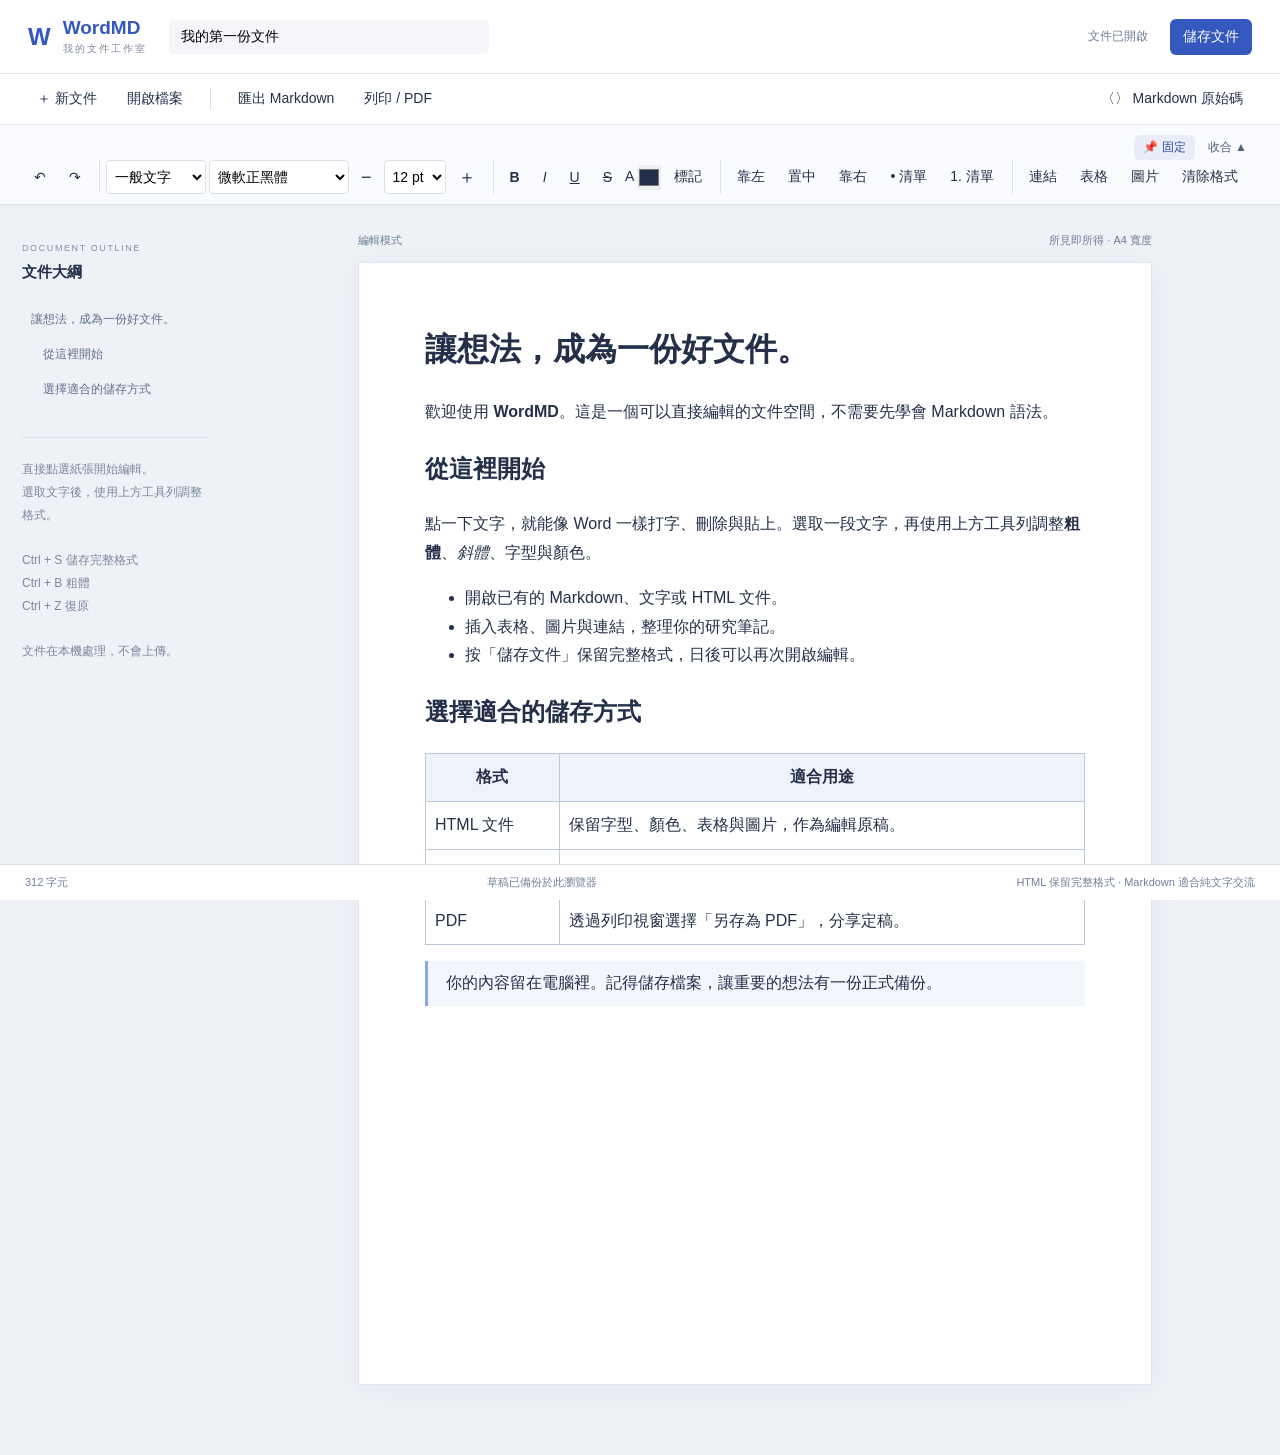
==== commit 5ae86816: "Add toolbar pin/collapse controls and font size step buttons" ====
--- a/WordMD-離線編輯器.html
+++ b/WordMD-離線編輯器.html
@@ -1,1222 +1,1234 @@
-<!doctype html>
-<html lang="zh-Hant"><head><meta charset="utf-8"><meta name="viewport" content="width=device-width,initial-scale=1"><title>WordMD｜我的文件工作室</title>
-<script>
-/**
- * marked v12.0.1 - a markdown parser
- * Copyright (c) 2011-2024, Christopher Jeffrey. (MIT Licensed)
- * https://github.com/markedjs/marked
- */
-!function(e,t){"object"==typeof exports&&"undefined"!=typeof module?t(exports):"function"==typeof define&&define.amd?define(["exports"],t):t((e="undefined"!=typeof globalThis?globalThis:e||self).marked={})}(this,(function(e){"use strict";function t(){return{async:!1,breaks:!1,extensions:null,gfm:!0,hooks:null,pedantic:!1,renderer:null,silent:!1,tokenizer:null,walkTokens:null}}function n(t){e.defaults=t}e.defaults={async:!1,breaks:!1,extensions:null,gfm:!0,hooks:null,pedantic:!1,renderer:null,silent:!1,tokenizer:null,walkTokens:null};const s=/[&<>"']/,r=new RegExp(s.source,"g"),i=/[<>"']|&(?!(#\d{1,7}|#[Xx][a-fA-F0-9]{1,6}|\w+);)/,l=new RegExp(i.source,"g"),o={"&":"&amp;","<":"&lt;",">":"&gt;",'"':"&quot;","'":"&#39;"},a=e=>o[e];function c(e,t){if(t){if(s.test(e))return e.replace(r,a)}else if(i.test(e))return e.replace(l,a);return e}const h=/&(#(?:\d+)|(?:#x[0-9A-Fa-f]+)|(?:\w+));?/gi;function p(e){return e.replace(h,((e,t)=>"colon"===(t=t.toLowerCase())?":":"#"===t.charAt(0)?"x"===t.charAt(1)?String.fromCharCode(parseInt(t.substring(2),16)):String.fromCharCode(+t.substring(1)):""))}const u=/(^|[^\[])\^/g;function k(e,t){let n="string"==typeof e?e:e.source;t=t||"";const s={replace:(e,t)=>{let r="string"==typeof t?t:t.source;return r=r.replace(u,"$1"),n=n.replace(e,r),s},getRegex:()=>new RegExp(n,t)};return s}function g(e){try{e=encodeURI(e).replace(/%25/g,"%")}catch(e){return null}return e}const f={exec:()=>null};function d(e,t){const n=e.replace(/\|/g,((e,t,n)=>{let s=!1,r=t;for(;--r>=0&&"\\"===n[r];)s=!s;return s?"|":" |"})).split(/ \|/);let s=0;if(n[0].trim()||n.shift(),n.length>0&&!n[n.length-1].trim()&&n.pop(),t)if(n.length>t)n.splice(t);else for(;n.length<t;)n.push("");for(;s<n.length;s++)n[s]=n[s].trim().replace(/\\\|/g,"|");return n}function x(e,t,n){const s=e.length;if(0===s)return"";let r=0;for(;r<s;){const i=e.charAt(s-r-1);if(i!==t||n){if(i===t||!n)break;r++}else r++}return e.slice(0,s-r)}function b(e,t,n,s){const r=t.href,i=t.title?c(t.title):null,l=e[1].replace(/\\([\[\]])/g,"$1");if("!"!==e[0].charAt(0)){s.state.inLink=!0;const e={type:"link",raw:n,href:r,title:i,text:l,tokens:s.inlineTokens(l)};return s.state.inLink=!1,e}return{type:"image",raw:n,href:r,title:i,text:c(l)}}class w{options;rules;lexer;constructor(t){this.options=t||e.defaults}space(e){const t=this.rules.block.newline.exec(e);if(t&&t[0].length>0)return{type:"space",raw:t[0]}}code(e){const t=this.rules.block.code.exec(e);if(t){const e=t[0].replace(/^ {1,4}/gm,"");return{type:"code",raw:t[0],codeBlockStyle:"indented",text:this.options.pedantic?e:x(e,"\n")}}}fences(e){const t=this.rules.block.fences.exec(e);if(t){const e=t[0],n=function(e,t){const n=e.match(/^(\s+)(?:```)/);if(null===n)return t;const s=n[1];return t.split("\n").map((e=>{const t=e.match(/^\s+/);if(null===t)return e;const[n]=t;return n.length>=s.length?e.slice(s.length):e})).join("\n")}(e,t[3]||"");return{type:"code",raw:e,lang:t[2]?t[2].trim().replace(this.rules.inline.anyPunctuation,"$1"):t[2],text:n}}}heading(e){const t=this.rules.block.heading.exec(e);if(t){let e=t[2].trim();if(/#$/.test(e)){const t=x(e,"#");this.options.pedantic?e=t.trim():t&&!/ $/.test(t)||(e=t.trim())}return{type:"heading",raw:t[0],depth:t[1].length,text:e,tokens:this.lexer.inline(e)}}}hr(e){const t=this.rules.block.hr.exec(e);if(t)return{type:"hr",raw:t[0]}}blockquote(e){const t=this.rules.block.blockquote.exec(e);if(t){const e=x(t[0].replace(/^ *>[ \t]?/gm,""),"\n"),n=this.lexer.state.top;this.lexer.state.top=!0;const s=this.lexer.blockTokens(e);return this.lexer.state.top=n,{type:"blockquote",raw:t[0],tokens:s,text:e}}}list(e){let t=this.rules.block.list.exec(e);if(t){let n=t[1].trim();const s=n.length>1,r={type:"list",raw:"",ordered:s,start:s?+n.slice(0,-1):"",loose:!1,items:[]};n=s?`\\d{1,9}\\${n.slice(-1)}`:`\\${n}`,this.options.pedantic&&(n=s?n:"[*+-]");const i=new RegExp(`^( {0,3}${n})((?:[\t ][^\\n]*)?(?:\\n|$))`);let l="",o="",a=!1;for(;e;){let n=!1;if(!(t=i.exec(e)))break;if(this.rules.block.hr.test(e))break;l=t[0],e=e.substring(l.length);let s=t[2].split("\n",1)[0].replace(/^\t+/,(e=>" ".repeat(3*e.length))),c=e.split("\n",1)[0],h=0;this.options.pedantic?(h=2,o=s.trimStart()):(h=t[2].search(/[^ ]/),h=h>4?1:h,o=s.slice(h),h+=t[1].length);let p=!1;if(!s&&/^ *$/.test(c)&&(l+=c+"\n",e=e.substring(c.length+1),n=!0),!n){const t=new RegExp(`^ {0,${Math.min(3,h-1)}}(?:[*+-]|\\d{1,9}[.)])((?:[ \t][^\\n]*)?(?:\\n|$))`),n=new RegExp(`^ {0,${Math.min(3,h-1)}}((?:- *){3,}|(?:_ *){3,}|(?:\\* *){3,})(?:\\n+|$)`),r=new RegExp(`^ {0,${Math.min(3,h-1)}}(?:\`\`\`|~~~)`),i=new RegExp(`^ {0,${Math.min(3,h-1)}}#`);for(;e;){const a=e.split("\n",1)[0];if(c=a,this.options.pedantic&&(c=c.replace(/^ {1,4}(?=( {4})*[^ ])/g,"  ")),r.test(c))break;if(i.test(c))break;if(t.test(c))break;if(n.test(e))break;if(c.search(/[^ ]/)>=h||!c.trim())o+="\n"+c.slice(h);else{if(p)break;if(s.search(/[^ ]/)>=4)break;if(r.test(s))break;if(i.test(s))break;if(n.test(s))break;o+="\n"+c}p||c.trim()||(p=!0),l+=a+"\n",e=e.substring(a.length+1),s=c.slice(h)}}r.loose||(a?r.loose=!0:/\n *\n *$/.test(l)&&(a=!0));let u,k=null;this.options.gfm&&(k=/^\[[ xX]\] /.exec(o),k&&(u="[ ] "!==k[0],o=o.replace(/^\[[ xX]\] +/,""))),r.items.push({type:"list_item",raw:l,task:!!k,checked:u,loose:!1,text:o,tokens:[]}),r.raw+=l}r.items[r.items.length-1].raw=l.trimEnd(),r.items[r.items.length-1].text=o.trimEnd(),r.raw=r.raw.trimEnd();for(let e=0;e<r.items.length;e++)if(this.lexer.state.top=!1,r.items[e].tokens=this.lexer.blockTokens(r.items[e].text,[]),!r.loose){const t=r.items[e].tokens.filter((e=>"space"===e.type)),n=t.length>0&&t.some((e=>/\n.*\n/.test(e.raw)));r.loose=n}if(r.loose)for(let e=0;e<r.items.length;e++)r.items[e].loose=!0;return r}}html(e){const t=this.rules.block.html.exec(e);if(t){return{type:"html",block:!0,raw:t[0],pre:"pre"===t[1]||"script"===t[1]||"style"===t[1],text:t[0]}}}def(e){const t=this.rules.block.def.exec(e);if(t){const e=t[1].toLowerCase().replace(/\s+/g," "),n=t[2]?t[2].replace(/^<(.*)>$/,"$1").replace(this.rules.inline.anyPunctuation,"$1"):"",s=t[3]?t[3].substring(1,t[3].length-1).replace(this.rules.inline.anyPunctuation,"$1"):t[3];return{type:"def",tag:e,raw:t[0],href:n,title:s}}}table(e){const t=this.rules.block.table.exec(e);if(!t)return;if(!/[:|]/.test(t[2]))return;const n=d(t[1]),s=t[2].replace(/^\||\| *$/g,"").split("|"),r=t[3]&&t[3].trim()?t[3].replace(/\n[ \t]*$/,"").split("\n"):[],i={type:"table",raw:t[0],header:[],align:[],rows:[]};if(n.length===s.length){for(const e of s)/^ *-+: *$/.test(e)?i.align.push("right"):/^ *:-+: *$/.test(e)?i.align.push("center"):/^ *:-+ *$/.test(e)?i.align.push("left"):i.align.push(null);for(const e of n)i.header.push({text:e,tokens:this.lexer.inline(e)});for(const e of r)i.rows.push(d(e,i.header.length).map((e=>({text:e,tokens:this.lexer.inline(e)}))));return i}}lheading(e){const t=this.rules.block.lheading.exec(e);if(t)return{type:"heading",raw:t[0],depth:"="===t[2].charAt(0)?1:2,text:t[1],tokens:this.lexer.inline(t[1])}}paragraph(e){const t=this.rules.block.paragraph.exec(e);if(t){const e="\n"===t[1].charAt(t[1].length-1)?t[1].slice(0,-1):t[1];return{type:"paragraph",raw:t[0],text:e,tokens:this.lexer.inline(e)}}}text(e){const t=this.rules.block.text.exec(e);if(t)return{type:"text",raw:t[0],text:t[0],tokens:this.lexer.inline(t[0])}}escape(e){const t=this.rules.inline.escape.exec(e);if(t)return{type:"escape",raw:t[0],text:c(t[1])}}tag(e){const t=this.rules.inline.tag.exec(e);if(t)return!this.lexer.state.inLink&&/^<a /i.test(t[0])?this.lexer.state.inLink=!0:this.lexer.state.inLink&&/^<\/a>/i.test(t[0])&&(this.lexer.state.inLink=!1),!this.lexer.state.inRawBlock&&/^<(pre|code|kbd|script)(\s|>)/i.test(t[0])?this.lexer.state.inRawBlock=!0:this.lexer.state.inRawBlock&&/^<\/(pre|code|kbd|script)(\s|>)/i.test(t[0])&&(this.lexer.state.inRawBlock=!1),{type:"html",raw:t[0],inLink:this.lexer.state.inLink,inRawBlock:this.lexer.state.inRawBlock,block:!1,text:t[0]}}link(e){const t=this.rules.inline.link.exec(e);if(t){const e=t[2].trim();if(!this.options.pedantic&&/^</.test(e)){if(!/>$/.test(e))return;const t=x(e.slice(0,-1),"\\");if((e.length-t.length)%2==0)return}else{const e=function(e,t){if(-1===e.indexOf(t[1]))return-1;let n=0;for(let s=0;s<e.length;s++)if("\\"===e[s])s++;else if(e[s]===t[0])n++;else if(e[s]===t[1]&&(n--,n<0))return s;return-1}(t[2],"()");if(e>-1){const n=(0===t[0].indexOf("!")?5:4)+t[1].length+e;t[2]=t[2].substring(0,e),t[0]=t[0].substring(0,n).trim(),t[3]=""}}let n=t[2],s="";if(this.options.pedantic){const e=/^([^'"]*[^\s])\s+(['"])(.*)\2/.exec(n);e&&(n=e[1],s=e[3])}else s=t[3]?t[3].slice(1,-1):"";return n=n.trim(),/^</.test(n)&&(n=this.options.pedantic&&!/>$/.test(e)?n.slice(1):n.slice(1,-1)),b(t,{href:n?n.replace(this.rules.inline.anyPunctuation,"$1"):n,title:s?s.replace(this.rules.inline.anyPunctuation,"$1"):s},t[0],this.lexer)}}reflink(e,t){let n;if((n=this.rules.inline.reflink.exec(e))||(n=this.rules.inline.nolink.exec(e))){const e=t[(n[2]||n[1]).replace(/\s+/g," ").toLowerCase()];if(!e){const e=n[0].charAt(0);return{type:"text",raw:e,text:e}}return b(n,e,n[0],this.lexer)}}emStrong(e,t,n=""){let s=this.rules.inline.emStrongLDelim.exec(e);if(!s)return;if(s[3]&&n.match(/[\p{L}\p{N}]/u))return;if(!(s[1]||s[2]||"")||!n||this.rules.inline.punctuation.exec(n)){const n=[...s[0]].length-1;let r,i,l=n,o=0;const a="*"===s[0][0]?this.rules.inline.emStrongRDelimAst:this.rules.inline.emStrongRDelimUnd;for(a.lastIndex=0,t=t.slice(-1*e.length+n);null!=(s=a.exec(t));){if(r=s[1]||s[2]||s[3]||s[4]||s[5]||s[6],!r)continue;if(i=[...r].length,s[3]||s[4]){l+=i;continue}if((s[5]||s[6])&&n%3&&!((n+i)%3)){o+=i;continue}if(l-=i,l>0)continue;i=Math.min(i,i+l+o);const t=[...s[0]][0].length,a=e.slice(0,n+s.index+t+i);if(Math.min(n,i)%2){const e=a.slice(1,-1);return{type:"em",raw:a,text:e,tokens:this.lexer.inlineTokens(e)}}const c=a.slice(2,-2);return{type:"strong",raw:a,text:c,tokens:this.lexer.inlineTokens(c)}}}}codespan(e){const t=this.rules.inline.code.exec(e);if(t){let e=t[2].replace(/\n/g," ");const n=/[^ ]/.test(e),s=/^ /.test(e)&&/ $/.test(e);return n&&s&&(e=e.substring(1,e.length-1)),e=c(e,!0),{type:"codespan",raw:t[0],text:e}}}br(e){const t=this.rules.inline.br.exec(e);if(t)return{type:"br",raw:t[0]}}del(e){const t=this.rules.inline.del.exec(e);if(t)return{type:"del",raw:t[0],text:t[2],tokens:this.lexer.inlineTokens(t[2])}}autolink(e){const t=this.rules.inline.autolink.exec(e);if(t){let e,n;return"@"===t[2]?(e=c(t[1]),n="mailto:"+e):(e=c(t[1]),n=e),{type:"link",raw:t[0],text:e,href:n,tokens:[{type:"text",raw:e,text:e}]}}}url(e){let t;if(t=this.rules.inline.url.exec(e)){let e,n;if("@"===t[2])e=c(t[0]),n="mailto:"+e;else{let s;do{s=t[0],t[0]=this.rules.inline._backpedal.exec(t[0])?.[0]??""}while(s!==t[0]);e=c(t[0]),n="www."===t[1]?"http://"+t[0]:t[0]}return{type:"link",raw:t[0],text:e,href:n,tokens:[{type:"text",raw:e,text:e}]}}}inlineText(e){const t=this.rules.inline.text.exec(e);if(t){let e;return e=this.lexer.state.inRawBlock?t[0]:c(t[0]),{type:"text",raw:t[0],text:e}}}}const m=/^ {0,3}((?:-[\t ]*){3,}|(?:_[ \t]*){3,}|(?:\*[ \t]*){3,})(?:\n+|$)/,y=/(?:[*+-]|\d{1,9}[.)])/,$=k(/^(?!bull |blockCode|fences|blockquote|heading|html)((?:.|\n(?!\s*?\n|bull |blockCode|fences|blockquote|heading|html))+?)\n {0,3}(=+|-+) *(?:\n+|$)/).replace(/bull/g,y).replace(/blockCode/g,/ {4}/).replace(/fences/g,/ {0,3}(?:`{3,}|~{3,})/).replace(/blockquote/g,/ {0,3}>/).replace(/heading/g,/ {0,3}#{1,6}/).replace(/html/g,/ {0,3}<[^\n>]+>\n/).getRegex(),z=/^([^\n]+(?:\n(?!hr|heading|lheading|blockquote|fences|list|html|table| +\n)[^\n]+)*)/,T=/(?!\s*\])(?:\\.|[^\[\]\\])+/,R=k(/^ {0,3}\[(label)\]: *(?:\n *)?([^<\s][^\s]*|<.*?>)(?:(?: +(?:\n *)?| *\n *)(title))? *(?:\n+|$)/).replace("label",T).replace("title",/(?:"(?:\\"?|[^"\\])*"|'[^'\n]*(?:\n[^'\n]+)*\n?'|\([^()]*\))/).getRegex(),_=k(/^( {0,3}bull)([ \t][^\n]+?)?(?:\n|$)/).replace(/bull/g,y).getRegex(),A="address|article|aside|base|basefont|blockquote|body|caption|center|col|colgroup|dd|details|dialog|dir|div|dl|dt|fieldset|figcaption|figure|footer|form|frame|frameset|h[1-6]|head|header|hr|html|iframe|legend|li|link|main|menu|menuitem|meta|nav|noframes|ol|optgroup|option|p|param|search|section|summary|table|tbody|td|tfoot|th|thead|title|tr|track|ul",S=/<!--(?:-?>|[\s\S]*?(?:-->|$))/,I=k("^ {0,3}(?:<(script|pre|style|textarea)[\\s>][\\s\\S]*?(?:</\\1>[^\\n]*\\n+|$)|comment[^\\n]*(\\n+|$)|<\\?[\\s\\S]*?(?:\\?>\\n*|$)|<![A-Z][\\s\\S]*?(?:>\\n*|$)|<!\\[CDATA\\[[\\s\\S]*?(?:\\]\\]>\\n*|$)|</?(tag)(?: +|\\n|/?>)[\\s\\S]*?(?:(?:\\n *)+\\n|$)|<(?!script|pre|style|textarea)([a-z][\\w-]*)(?:attribute)*? */?>(?=[ \\t]*(?:\\n|$))[\\s\\S]*?(?:(?:\\n *)+\\n|$)|</(?!script|pre|style|textarea)[a-z][\\w-]*\\s*>(?=[ \\t]*(?:\\n|$))[\\s\\S]*?(?:(?:\\n *)+\\n|$))","i").replace("comment",S).replace("tag",A).replace("attribute",/ +[a-zA-Z:_][\w.:-]*(?: *= *"[^"\n]*"| *= *'[^'\n]*'| *= *[^\s"'=<>`]+)?/).getRegex(),E=k(z).replace("hr",m).replace("heading"," {0,3}#{1,6}(?:\\s|$)").replace("|lheading","").replace("|table","").replace("blockquote"," {0,3}>").replace("fences"," {0,3}(?:`{3,}(?=[^`\\n]*\\n)|~{3,})[^\\n]*\\n").replace("list"," {0,3}(?:[*+-]|1[.)]) ").replace("html","</?(?:tag)(?: +|\\n|/?>)|<(?:script|pre|style|textarea|!--)").replace("tag",A).getRegex(),q={blockquote:k(/^( {0,3}> ?(paragraph|[^\n]*)(?:\n|$))+/).replace("paragraph",E).getRegex(),code:/^( {4}[^\n]+(?:\n(?: *(?:\n|$))*)?)+/,def:R,fences:/^ {0,3}(`{3,}(?=[^`\n]*(?:\n|$))|~{3,})([^\n]*)(?:\n|$)(?:|([\s\S]*?)(?:\n|$))(?: {0,3}\1[~`]* *(?=\n|$)|$)/,heading:/^ {0,3}(#{1,6})(?=\s|$)(.*)(?:\n+|$)/,hr:m,html:I,lheading:$,list:_,newline:/^(?: *(?:\n|$))+/,paragraph:E,table:f,text:/^[^\n]+/},Z=k("^ *([^\\n ].*)\\n {0,3}((?:\\| *)?:?-+:? *(?:\\| *:?-+:? *)*(?:\\| *)?)(?:\\n((?:(?! *\\n|hr|heading|blockquote|code|fences|list|html).*(?:\\n|$))*)\\n*|$)").replace("hr",m).replace("heading"," {0,3}#{1,6}(?:\\s|$)").replace("blockquote"," {0,3}>").replace("code"," {4}[^\\n]").replace("fences"," {0,3}(?:`{3,}(?=[^`\\n]*\\n)|~{3,})[^\\n]*\\n").replace("list"," {0,3}(?:[*+-]|1[.)]) ").replace("html","</?(?:tag)(?: +|\\n|/?>)|<(?:script|pre|style|textarea|!--)").replace("tag",A).getRegex(),L={...q,table:Z,paragraph:k(z).replace("hr",m).replace("heading"," {0,3}#{1,6}(?:\\s|$)").replace("|lheading","").replace("table",Z).replace("blockquote"," {0,3}>").replace("fences"," {0,3}(?:`{3,}(?=[^`\\n]*\\n)|~{3,})[^\\n]*\\n").replace("list"," {0,3}(?:[*+-]|1[.)]) ").replace("html","</?(?:tag)(?: +|\\n|/?>)|<(?:script|pre|style|textarea|!--)").replace("tag",A).getRegex()},P={...q,html:k("^ *(?:comment *(?:\\n|\\s*$)|<(tag)[\\s\\S]+?</\\1> *(?:\\n{2,}|\\s*$)|<tag(?:\"[^\"]*\"|'[^']*'|\\s[^'\"/>\\s]*)*?/?> *(?:\\n{2,}|\\s*$))").replace("comment",S).replace(/tag/g,"(?!(?:a|em|strong|small|s|cite|q|dfn|abbr|data|time|code|var|samp|kbd|sub|sup|i|b|u|mark|ruby|rt|rp|bdi|bdo|span|br|wbr|ins|del|img)\\b)\\w+(?!:|[^\\w\\s@]*@)\\b").getRegex(),def:/^ *\[([^\]]+)\]: *<?([^\s>]+)>?(?: +(["(][^\n]+[")]))? *(?:\n+|$)/,heading:/^(#{1,6})(.*)(?:\n+|$)/,fences:f,lheading:/^(.+?)\n {0,3}(=+|-+) *(?:\n+|$)/,paragraph:k(z).replace("hr",m).replace("heading"," *#{1,6} *[^\n]").replace("lheading",$).replace("|table","").replace("blockquote"," {0,3}>").replace("|fences","").replace("|list","").replace("|html","").replace("|tag","").getRegex()},Q=/^\\([!"#$%&'()*+,\-./:;<=>?@\[\]\\^_`{|}~])/,v=/^( {2,}|\\)\n(?!\s*$)/,B="\\p{P}\\p{S}",C=k(/^((?![*_])[\spunctuation])/,"u").replace(/punctuation/g,B).getRegex(),M=k(/^(?:\*+(?:((?!\*)[punct])|[^\s*]))|^_+(?:((?!_)[punct])|([^\s_]))/,"u").replace(/punct/g,B).getRegex(),O=k("^[^_*]*?__[^_*]*?\\*[^_*]*?(?=__)|[^*]+(?=[^*])|(?!\\*)[punct](\\*+)(?=[\\s]|$)|[^punct\\s](\\*+)(?!\\*)(?=[punct\\s]|$)|(?!\\*)[punct\\s](\\*+)(?=[^punct\\s])|[\\s](\\*+)(?!\\*)(?=[punct])|(?!\\*)[punct](\\*+)(?!\\*)(?=[punct])|[^punct\\s](\\*+)(?=[^punct\\s])","gu").replace(/punct/g,B).getRegex(),D=k("^[^_*]*?\\*\\*[^_*]*?_[^_*]*?(?=\\*\\*)|[^_]+(?=[^_])|(?!_)[punct](_+)(?=[\\s]|$)|[^punct\\s](_+)(?!_)(?=[punct\\s]|$)|(?!_)[punct\\s](_+)(?=[^punct\\s])|[\\s](_+)(?!_)(?=[punct])|(?!_)[punct](_+)(?!_)(?=[punct])","gu").replace(/punct/g,B).getRegex(),j=k(/\\([punct])/,"gu").replace(/punct/g,B).getRegex(),H=k(/^<(scheme:[^\s\x00-\x1f<>]*|email)>/).replace("scheme",/[a-zA-Z][a-zA-Z0-9+.-]{1,31}/).replace("email",/[a-zA-Z0-9.!#$%&'*+/=?^_`{|}~-]+(@)[a-zA-Z0-9](?:[a-zA-Z0-9-]{0,61}[a-zA-Z0-9])?(?:\.[a-zA-Z0-9](?:[a-zA-Z0-9-]{0,61}[a-zA-Z0-9])?)+(?![-_])/).getRegex(),U=k(S).replace("(?:--\x3e|$)","--\x3e").getRegex(),X=k("^comment|^</[a-zA-Z][\\w:-]*\\s*>|^<[a-zA-Z][\\w-]*(?:attribute)*?\\s*/?>|^<\\?[\\s\\S]*?\\?>|^<![a-zA-Z]+\\s[\\s\\S]*?>|^<!\\[CDATA\\[[\\s\\S]*?\\]\\]>").replace("comment",U).replace("attribute",/\s+[a-zA-Z:_][\w.:-]*(?:\s*=\s*"[^"]*"|\s*=\s*'[^']*'|\s*=\s*[^\s"'=<>`]+)?/).getRegex(),F=/(?:\[(?:\\.|[^\[\]\\])*\]|\\.|`[^`]*`|[^\[\]\\`])*?/,N=k(/^!?\[(label)\]\(\s*(href)(?:\s+(title))?\s*\)/).replace("label",F).replace("href",/<(?:\\.|[^\n<>\\])+>|[^\s\x00-\x1f]*/).replace("title",/"(?:\\"?|[^"\\])*"|'(?:\\'?|[^'\\])*'|\((?:\\\)?|[^)\\])*\)/).getRegex(),G=k(/^!?\[(label)\]\[(ref)\]/).replace("label",F).replace("ref",T).getRegex(),J=k(/^!?\[(ref)\](?:\[\])?/).replace("ref",T).getRegex(),K={_backpedal:f,anyPunctuation:j,autolink:H,blockSkip:/\[[^[\]]*?\]\([^\(\)]*?\)|`[^`]*?`|<[^<>]*?>/g,br:v,code:/^(`+)([^`]|[^`][\s\S]*?[^`])\1(?!`)/,del:f,emStrongLDelim:M,emStrongRDelimAst:O,emStrongRDelimUnd:D,escape:Q,link:N,nolink:J,punctuation:C,reflink:G,reflinkSearch:k("reflink|nolink(?!\\()","g").replace("reflink",G).replace("nolink",J).getRegex(),tag:X,text:/^(`+|[^`])(?:(?= {2,}\n)|[\s\S]*?(?:(?=[\\<!\[`*_]|\b_|$)|[^ ](?= {2,}\n)))/,url:f},V={...K,link:k(/^!?\[(label)\]\((.*?)\)/).replace("label",F).getRegex(),reflink:k(/^!?\[(label)\]\s*\[([^\]]*)\]/).replace("label",F).getRegex()},W={...K,escape:k(Q).replace("])","~|])").getRegex(),url:k(/^((?:ftp|https?):\/\/|www\.)(?:[a-zA-Z0-9\-]+\.?)+[^\s<]*|^email/,"i").replace("email",/[A-Za-z0-9._+-]+(@)[a-zA-Z0-9-_]+(?:\.[a-zA-Z0-9-_]*[a-zA-Z0-9])+(?![-_])/).getRegex(),_backpedal:/(?:[^?!.,:;*_'"~()&]+|\([^)]*\)|&(?![a-zA-Z0-9]+;$)|[?!.,:;*_'"~)]+(?!$))+/,del:/^(~~?)(?=[^\s~])([\s\S]*?[^\s~])\1(?=[^~]|$)/,text:/^([`~]+|[^`~])(?:(?= {2,}\n)|(?=[a-zA-Z0-9.!#$%&'*+\/=?_`{\|}~-]+@)|[\s\S]*?(?:(?=[\\<!\[`*~_]|\b_|https?:\/\/|ftp:\/\/|www\.|$)|[^ ](?= {2,}\n)|[^a-zA-Z0-9.!#$%&'*+\/=?_`{\|}~-](?=[a-zA-Z0-9.!#$%&'*+\/=?_`{\|}~-]+@)))/},Y={...W,br:k(v).replace("{2,}","*").getRegex(),text:k(W.text).replace("\\b_","\\b_| {2,}\\n").replace(/\{2,\}/g,"*").getRegex()},ee={normal:q,gfm:L,pedantic:P},te={normal:K,gfm:W,breaks:Y,pedantic:V};class ne{tokens;options;state;tokenizer;inlineQueue;constructor(t){this.tokens=[],this.tokens.links=Object.create(null),this.options=t||e.defaults,this.options.tokenizer=this.options.tokenizer||new w,this.tokenizer=this.options.tokenizer,this.tokenizer.options=this.options,this.tokenizer.lexer=this,this.inlineQueue=[],this.state={inLink:!1,inRawBlock:!1,top:!0};const n={block:ee.normal,inline:te.normal};this.options.pedantic?(n.block=ee.pedantic,n.inline=te.pedantic):this.options.gfm&&(n.block=ee.gfm,this.options.breaks?n.inline=te.breaks:n.inline=te.gfm),this.tokenizer.rules=n}static get rules(){return{block:ee,inline:te}}static lex(e,t){return new ne(t).lex(e)}static lexInline(e,t){return new ne(t).inlineTokens(e)}lex(e){e=e.replace(/\r\n|\r/g,"\n"),this.blockTokens(e,this.tokens);for(let e=0;e<this.inlineQueue.length;e++){const t=this.inlineQueue[e];this.inlineTokens(t.src,t.tokens)}return this.inlineQueue=[],this.tokens}blockTokens(e,t=[]){let n,s,r,i;for(e=this.options.pedantic?e.replace(/\t/g,"    ").replace(/^ +$/gm,""):e.replace(/^( *)(\t+)/gm,((e,t,n)=>t+"    ".repeat(n.length)));e;)if(!(this.options.extensions&&this.options.extensions.block&&this.options.extensions.block.some((s=>!!(n=s.call({lexer:this},e,t))&&(e=e.substring(n.raw.length),t.push(n),!0)))))if(n=this.tokenizer.space(e))e=e.substring(n.raw.length),1===n.raw.length&&t.length>0?t[t.length-1].raw+="\n":t.push(n);else if(n=this.tokenizer.code(e))e=e.substring(n.raw.length),s=t[t.length-1],!s||"paragraph"!==s.type&&"text"!==s.type?t.push(n):(s.raw+="\n"+n.raw,s.text+="\n"+n.text,this.inlineQueue[this.inlineQueue.length-1].src=s.text);else if(n=this.tokenizer.fences(e))e=e.substring(n.raw.length),t.push(n);else if(n=this.tokenizer.heading(e))e=e.substring(n.raw.length),t.push(n);else if(n=this.tokenizer.hr(e))e=e.substring(n.raw.length),t.push(n);else if(n=this.tokenizer.blockquote(e))e=e.substring(n.raw.length),t.push(n);else if(n=this.tokenizer.list(e))e=e.substring(n.raw.length),t.push(n);else if(n=this.tokenizer.html(e))e=e.substring(n.raw.length),t.push(n);else if(n=this.tokenizer.def(e))e=e.substring(n.raw.length),s=t[t.length-1],!s||"paragraph"!==s.type&&"text"!==s.type?this.tokens.links[n.tag]||(this.tokens.links[n.tag]={href:n.href,title:n.title}):(s.raw+="\n"+n.raw,s.text+="\n"+n.raw,this.inlineQueue[this.inlineQueue.length-1].src=s.text);else if(n=this.tokenizer.table(e))e=e.substring(n.raw.length),t.push(n);else if(n=this.tokenizer.lheading(e))e=e.substring(n.raw.length),t.push(n);else{if(r=e,this.options.extensions&&this.options.extensions.startBlock){let t=1/0;const n=e.slice(1);let s;this.options.extensions.startBlock.forEach((e=>{s=e.call({lexer:this},n),"number"==typeof s&&s>=0&&(t=Math.min(t,s))})),t<1/0&&t>=0&&(r=e.substring(0,t+1))}if(this.state.top&&(n=this.tokenizer.paragraph(r)))s=t[t.length-1],i&&"paragraph"===s.type?(s.raw+="\n"+n.raw,s.text+="\n"+n.text,this.inlineQueue.pop(),this.inlineQueue[this.inlineQueue.length-1].src=s.text):t.push(n),i=r.length!==e.length,e=e.substring(n.raw.length);else if(n=this.tokenizer.text(e))e=e.substring(n.raw.length),s=t[t.length-1],s&&"text"===s.type?(s.raw+="\n"+n.raw,s.text+="\n"+n.text,this.inlineQueue.pop(),this.inlineQueue[this.inlineQueue.length-1].src=s.text):t.push(n);else if(e){const t="Infinite loop on byte: "+e.charCodeAt(0);if(this.options.silent){console.error(t);break}throw new Error(t)}}return this.state.top=!0,t}inline(e,t=[]){return this.inlineQueue.push({src:e,tokens:t}),t}inlineTokens(e,t=[]){let n,s,r,i,l,o,a=e;if(this.tokens.links){const e=Object.keys(this.tokens.links);if(e.length>0)for(;null!=(i=this.tokenizer.rules.inline.reflinkSearch.exec(a));)e.includes(i[0].slice(i[0].lastIndexOf("[")+1,-1))&&(a=a.slice(0,i.index)+"["+"a".repeat(i[0].length-2)+"]"+a.slice(this.tokenizer.rules.inline.reflinkSearch.lastIndex))}for(;null!=(i=this.tokenizer.rules.inline.blockSkip.exec(a));)a=a.slice(0,i.index)+"["+"a".repeat(i[0].length-2)+"]"+a.slice(this.tokenizer.rules.inline.blockSkip.lastIndex);for(;null!=(i=this.tokenizer.rules.inline.anyPunctuation.exec(a));)a=a.slice(0,i.index)+"++"+a.slice(this.tokenizer.rules.inline.anyPunctuation.lastIndex);for(;e;)if(l||(o=""),l=!1,!(this.options.extensions&&this.options.extensions.inline&&this.options.extensions.inline.some((s=>!!(n=s.call({lexer:this},e,t))&&(e=e.substring(n.raw.length),t.push(n),!0)))))if(n=this.tokenizer.escape(e))e=e.substring(n.raw.length),t.push(n);else if(n=this.tokenizer.tag(e))e=e.substring(n.raw.length),s=t[t.length-1],s&&"text"===n.type&&"text"===s.type?(s.raw+=n.raw,s.text+=n.text):t.push(n);else if(n=this.tokenizer.link(e))e=e.substring(n.raw.length),t.push(n);else if(n=this.tokenizer.reflink(e,this.tokens.links))e=e.substring(n.raw.length),s=t[t.length-1],s&&"text"===n.type&&"text"===s.type?(s.raw+=n.raw,s.text+=n.text):t.push(n);else if(n=this.tokenizer.emStrong(e,a,o))e=e.substring(n.raw.length),t.push(n);else if(n=this.tokenizer.codespan(e))e=e.substring(n.raw.length),t.push(n);else if(n=this.tokenizer.br(e))e=e.substring(n.raw.length),t.push(n);else if(n=this.tokenizer.del(e))e=e.substring(n.raw.length),t.push(n);else if(n=this.tokenizer.autolink(e))e=e.substring(n.raw.length),t.push(n);else if(this.state.inLink||!(n=this.tokenizer.url(e))){if(r=e,this.options.extensions&&this.options.extensions.startInline){let t=1/0;const n=e.slice(1);let s;this.options.extensions.startInline.forEach((e=>{s=e.call({lexer:this},n),"number"==typeof s&&s>=0&&(t=Math.min(t,s))})),t<1/0&&t>=0&&(r=e.substring(0,t+1))}if(n=this.tokenizer.inlineText(r))e=e.substring(n.raw.length),"_"!==n.raw.slice(-1)&&(o=n.raw.slice(-1)),l=!0,s=t[t.length-1],s&&"text"===s.type?(s.raw+=n.raw,s.text+=n.text):t.push(n);else if(e){const t="Infinite loop on byte: "+e.charCodeAt(0);if(this.options.silent){console.error(t);break}throw new Error(t)}}else e=e.substring(n.raw.length),t.push(n);return t}}class se{options;constructor(t){this.options=t||e.defaults}code(e,t,n){const s=(t||"").match(/^\S*/)?.[0];return e=e.replace(/\n$/,"")+"\n",s?'<pre><code class="language-'+c(s)+'">'+(n?e:c(e,!0))+"</code></pre>\n":"<pre><code>"+(n?e:c(e,!0))+"</code></pre>\n"}blockquote(e){return`<blockquote>\n${e}</blockquote>\n`}html(e,t){return e}heading(e,t,n){return`<h${t}>${e}</h${t}>\n`}hr(){return"<hr>\n"}list(e,t,n){const s=t?"ol":"ul";return"<"+s+(t&&1!==n?' start="'+n+'"':"")+">\n"+e+"</"+s+">\n"}listitem(e,t,n){return`<li>${e}</li>\n`}checkbox(e){return"<input "+(e?'checked="" ':"")+'disabled="" type="checkbox">'}paragraph(e){return`<p>${e}</p>\n`}table(e,t){return t&&(t=`<tbody>${t}</tbody>`),"<table>\n<thead>\n"+e+"</thead>\n"+t+"</table>\n"}tablerow(e){return`<tr>\n${e}</tr>\n`}tablecell(e,t){const n=t.header?"th":"td";return(t.align?`<${n} align="${t.align}">`:`<${n}>`)+e+`</${n}>\n`}strong(e){return`<strong>${e}</strong>`}em(e){return`<em>${e}</em>`}codespan(e){return`<code>${e}</code>`}br(){return"<br>"}del(e){return`<del>${e}</del>`}link(e,t,n){const s=g(e);if(null===s)return n;let r='<a href="'+(e=s)+'"';return t&&(r+=' title="'+t+'"'),r+=">"+n+"</a>",r}image(e,t,n){const s=g(e);if(null===s)return n;let r=`<img src="${e=s}" alt="${n}"`;return t&&(r+=` title="${t}"`),r+=">",r}text(e){return e}}class re{strong(e){return e}em(e){return e}codespan(e){return e}del(e){return e}html(e){return e}text(e){return e}link(e,t,n){return""+n}image(e,t,n){return""+n}br(){return""}}class ie{options;renderer;textRenderer;constructor(t){this.options=t||e.defaults,this.options.renderer=this.options.renderer||new se,this.renderer=this.options.renderer,this.renderer.options=this.options,this.textRenderer=new re}static parse(e,t){return new ie(t).parse(e)}static parseInline(e,t){return new ie(t).parseInline(e)}parse(e,t=!0){let n="";for(let s=0;s<e.length;s++){const r=e[s];if(this.options.extensions&&this.options.extensions.renderers&&this.options.extensions.renderers[r.type]){const e=r,t=this.options.extensions.renderers[e.type].call({parser:this},e);if(!1!==t||!["space","hr","heading","code","table","blockquote","list","html","paragraph","text"].includes(e.type)){n+=t||"";continue}}switch(r.type){case"space":continue;case"hr":n+=this.renderer.hr();continue;case"heading":{const e=r;n+=this.renderer.heading(this.parseInline(e.tokens),e.depth,p(this.parseInline(e.tokens,this.textRenderer)));continue}case"code":{const e=r;n+=this.renderer.code(e.text,e.lang,!!e.escaped);continue}case"table":{const e=r;let t="",s="";for(let t=0;t<e.header.length;t++)s+=this.renderer.tablecell(this.parseInline(e.header[t].tokens),{header:!0,align:e.align[t]});t+=this.renderer.tablerow(s);let i="";for(let t=0;t<e.rows.length;t++){const n=e.rows[t];s="";for(let t=0;t<n.length;t++)s+=this.renderer.tablecell(this.parseInline(n[t].tokens),{header:!1,align:e.align[t]});i+=this.renderer.tablerow(s)}n+=this.renderer.table(t,i);continue}case"blockquote":{const e=r,t=this.parse(e.tokens);n+=this.renderer.blockquote(t);continue}case"list":{const e=r,t=e.ordered,s=e.start,i=e.loose;let l="";for(let t=0;t<e.items.length;t++){const n=e.items[t],s=n.checked,r=n.task;let o="";if(n.task){const e=this.renderer.checkbox(!!s);i?n.tokens.length>0&&"paragraph"===n.tokens[0].type?(n.tokens[0].text=e+" "+n.tokens[0].text,n.tokens[0].tokens&&n.tokens[0].tokens.length>0&&"text"===n.tokens[0].tokens[0].type&&(n.tokens[0].tokens[0].text=e+" "+n.tokens[0].tokens[0].text)):n.tokens.unshift({type:"text",text:e+" "}):o+=e+" "}o+=this.parse(n.tokens,i),l+=this.renderer.listitem(o,r,!!s)}n+=this.renderer.list(l,t,s);continue}case"html":{const e=r;n+=this.renderer.html(e.text,e.block);continue}case"paragraph":{const e=r;n+=this.renderer.paragraph(this.parseInline(e.tokens));continue}case"text":{let i=r,l=i.tokens?this.parseInline(i.tokens):i.text;for(;s+1<e.length&&"text"===e[s+1].type;)i=e[++s],l+="\n"+(i.tokens?this.parseInline(i.tokens):i.text);n+=t?this.renderer.paragraph(l):l;continue}default:{const e='Token with "'+r.type+'" type was not found.';if(this.options.silent)return console.error(e),"";throw new Error(e)}}}return n}parseInline(e,t){t=t||this.renderer;let n="";for(let s=0;s<e.length;s++){const r=e[s];if(this.options.extensions&&this.options.extensions.renderers&&this.options.extensions.renderers[r.type]){const e=this.options.extensions.renderers[r.type].call({parser:this},r);if(!1!==e||!["escape","html","link","image","strong","em","codespan","br","del","text"].includes(r.type)){n+=e||"";continue}}switch(r.type){case"escape":{const e=r;n+=t.text(e.text);break}case"html":{const e=r;n+=t.html(e.text);break}case"link":{const e=r;n+=t.link(e.href,e.title,this.parseInline(e.tokens,t));break}case"image":{const e=r;n+=t.image(e.href,e.title,e.text);break}case"strong":{const e=r;n+=t.strong(this.parseInline(e.tokens,t));break}case"em":{const e=r;n+=t.em(this.parseInline(e.tokens,t));break}case"codespan":{const e=r;n+=t.codespan(e.text);break}case"br":n+=t.br();break;case"del":{const e=r;n+=t.del(this.parseInline(e.tokens,t));break}case"text":{const e=r;n+=t.text(e.text);break}default:{const e='Token with "'+r.type+'" type was not found.';if(this.options.silent)return console.error(e),"";throw new Error(e)}}}return n}}class le{options;constructor(t){this.options=t||e.defaults}static passThroughHooks=new Set(["preprocess","postprocess","processAllTokens"]);preprocess(e){return e}postprocess(e){return e}processAllTokens(e){return e}}class oe{defaults={async:!1,breaks:!1,extensions:null,gfm:!0,hooks:null,pedantic:!1,renderer:null,silent:!1,tokenizer:null,walkTokens:null};options=this.setOptions;parse=this.#e(ne.lex,ie.parse);parseInline=this.#e(ne.lexInline,ie.parseInline);Parser=ie;Renderer=se;TextRenderer=re;Lexer=ne;Tokenizer=w;Hooks=le;constructor(...e){this.use(...e)}walkTokens(e,t){let n=[];for(const s of e)switch(n=n.concat(t.call(this,s)),s.type){case"table":{const e=s;for(const s of e.header)n=n.concat(this.walkTokens(s.tokens,t));for(const s of e.rows)for(const e of s)n=n.concat(this.walkTokens(e.tokens,t));break}case"list":{const e=s;n=n.concat(this.walkTokens(e.items,t));break}default:{const e=s;this.defaults.extensions?.childTokens?.[e.type]?this.defaults.extensions.childTokens[e.type].forEach((s=>{const r=e[s].flat(1/0);n=n.concat(this.walkTokens(r,t))})):e.tokens&&(n=n.concat(this.walkTokens(e.tokens,t)))}}return n}use(...e){const t=this.defaults.extensions||{renderers:{},childTokens:{}};return e.forEach((e=>{const n={...e};if(n.async=this.defaults.async||n.async||!1,e.extensions&&(e.extensions.forEach((e=>{if(!e.name)throw new Error("extension name required");if("renderer"in e){const n=t.renderers[e.name];t.renderers[e.name]=n?function(...t){let s=e.renderer.apply(this,t);return!1===s&&(s=n.apply(this,t)),s}:e.renderer}if("tokenizer"in e){if(!e.level||"block"!==e.level&&"inline"!==e.level)throw new Error("extension level must be 'block' or 'inline'");const n=t[e.level];n?n.unshift(e.tokenizer):t[e.level]=[e.tokenizer],e.start&&("block"===e.level?t.startBlock?t.startBlock.push(e.start):t.startBlock=[e.start]:"inline"===e.level&&(t.startInline?t.startInline.push(e.start):t.startInline=[e.start]))}"childTokens"in e&&e.childTokens&&(t.childTokens[e.name]=e.childTokens)})),n.extensions=t),e.renderer){const t=this.defaults.renderer||new se(this.defaults);for(const n in e.renderer){if(!(n in t))throw new Error(`renderer '${n}' does not exist`);if("options"===n)continue;const s=n,r=e.renderer[s],i=t[s];t[s]=(...e)=>{let n=r.apply(t,e);return!1===n&&(n=i.apply(t,e)),n||""}}n.renderer=t}if(e.tokenizer){const t=this.defaults.tokenizer||new w(this.defaults);for(const n in e.tokenizer){if(!(n in t))throw new Error(`tokenizer '${n}' does not exist`);if(["options","rules","lexer"].includes(n))continue;const s=n,r=e.tokenizer[s],i=t[s];t[s]=(...e)=>{let n=r.apply(t,e);return!1===n&&(n=i.apply(t,e)),n}}n.tokenizer=t}if(e.hooks){const t=this.defaults.hooks||new le;for(const n in e.hooks){if(!(n in t))throw new Error(`hook '${n}' does not exist`);if("options"===n)continue;const s=n,r=e.hooks[s],i=t[s];le.passThroughHooks.has(n)?t[s]=e=>{if(this.defaults.async)return Promise.resolve(r.call(t,e)).then((e=>i.call(t,e)));const n=r.call(t,e);return i.call(t,n)}:t[s]=(...e)=>{let n=r.apply(t,e);return!1===n&&(n=i.apply(t,e)),n}}n.hooks=t}if(e.walkTokens){const t=this.defaults.walkTokens,s=e.walkTokens;n.walkTokens=function(e){let n=[];return n.push(s.call(this,e)),t&&(n=n.concat(t.call(this,e))),n}}this.defaults={...this.defaults,...n}})),this}setOptions(e){return this.defaults={...this.defaults,...e},this}lexer(e,t){return ne.lex(e,t??this.defaults)}parser(e,t){return ie.parse(e,t??this.defaults)}#e(e,t){return(n,s)=>{const r={...s},i={...this.defaults,...r};!0===this.defaults.async&&!1===r.async&&(i.silent||console.warn("marked(): The async option was set to true by an extension. The async: false option sent to parse will be ignored."),i.async=!0);const l=this.#t(!!i.silent,!!i.async);if(null==n)return l(new Error("marked(): input parameter is undefined or null"));if("string"!=typeof n)return l(new Error("marked(): input parameter is of type "+Object.prototype.toString.call(n)+", string expected"));if(i.hooks&&(i.hooks.options=i),i.async)return Promise.resolve(i.hooks?i.hooks.preprocess(n):n).then((t=>e(t,i))).then((e=>i.hooks?i.hooks.processAllTokens(e):e)).then((e=>i.walkTokens?Promise.all(this.walkTokens(e,i.walkTokens)).then((()=>e)):e)).then((e=>t(e,i))).then((e=>i.hooks?i.hooks.postprocess(e):e)).catch(l);try{i.hooks&&(n=i.hooks.preprocess(n));let s=e(n,i);i.hooks&&(s=i.hooks.processAllTokens(s)),i.walkTokens&&this.walkTokens(s,i.walkTokens);let r=t(s,i);return i.hooks&&(r=i.hooks.postprocess(r)),r}catch(e){return l(e)}}}#t(e,t){return n=>{if(n.message+="\nPlease report this to https://github.com/markedjs/marked.",e){const e="<p>An error occurred:</p><pre>"+c(n.message+"",!0)+"</pre>";return t?Promise.resolve(e):e}if(t)return Promise.reject(n);throw n}}}const ae=new oe;function ce(e,t){return ae.parse(e,t)}ce.options=ce.setOptions=function(e){return ae.setOptions(e),ce.defaults=ae.defaults,n(ce.defaults),ce},ce.getDefaults=t,ce.defaults=e.defaults,ce.use=function(...e){return ae.use(...e),ce.defaults=ae.defaults,n(ce.defaults),ce},ce.walkTokens=function(e,t){return ae.walkTokens(e,t)},ce.parseInline=ae.parseInline,ce.Parser=ie,ce.parser=ie.parse,ce.Renderer=se,ce.TextRenderer=re,ce.Lexer=ne,ce.lexer=ne.lex,ce.Tokenizer=w,ce.Hooks=le,ce.parse=ce;const he=ce.options,pe=ce.setOptions,ue=ce.use,ke=ce.walkTokens,ge=ce.parseInline,fe=ce,de=ie.parse,xe=ne.lex;e.Hooks=le,e.Lexer=ne,e.Marked=oe,e.Parser=ie,e.Renderer=se,e.TextRenderer=re,e.Tokenizer=w,e.getDefaults=t,e.lexer=xe,e.marked=ce,e.options=he,e.parse=fe,e.parseInline=ge,e.parser=de,e.setOptions=pe,e.use=ue,e.walkTokens=ke}));
-
-</script><script>
-/*! @license DOMPurify 3.2.7 | (c) Cure53 and other contributors | Released under the Apache license 2.0 and Mozilla Public License 2.0 | github.com/cure53/DOMPurify/blob/3.2.7/LICENSE */
-!function(e,t){"object"==typeof exports&&"undefined"!=typeof module?module.exports=t():"function"==typeof define&&define.amd?define(t):(e="undefined"!=typeof globalThis?globalThis:e||self).DOMPurify=t()}(this,(function(){"use strict";const{entries:e,setPrototypeOf:t,isFrozen:n,getPrototypeOf:o,getOwnPropertyDescriptor:r}=Object;let{freeze:i,seal:a,create:l}=Object,{apply:c,construct:s}="undefined"!=typeof Reflect&&Reflect;i||(i=function(e){return e}),a||(a=function(e){return e}),c||(c=function(e,t){for(var n=arguments.length,o=new Array(n>2?n-2:0),r=2;r<n;r++)o[r-2]=arguments[r];return e.apply(t,o)}),s||(s=function(e){for(var t=arguments.length,n=new Array(t>1?t-1:0),o=1;o<t;o++)n[o-1]=arguments[o];return new e(...n)});const u=w(Array.prototype.forEach),m=w(Array.prototype.lastIndexOf),p=w(Array.prototype.pop),f=w(Array.prototype.push),d=w(Array.prototype.splice),h=w(String.prototype.toLowerCase),g=w(String.prototype.toString),T=w(String.prototype.match),y=w(String.prototype.replace),E=w(String.prototype.indexOf),A=w(String.prototype.trim),_=w(Object.prototype.hasOwnProperty),S=w(RegExp.prototype.test),b=(N=TypeError,function(){for(var e=arguments.length,t=new Array(e),n=0;n<e;n++)t[n]=arguments[n];return s(N,t)});var N;function w(e){return function(t){t instanceof RegExp&&(t.lastIndex=0);for(var n=arguments.length,o=new Array(n>1?n-1:0),r=1;r<n;r++)o[r-1]=arguments[r];return c(e,t,o)}}function R(e,o){let r=arguments.length>2&&void 0!==arguments[2]?arguments[2]:h;t&&t(e,null);let i=o.length;for(;i--;){let t=o[i];if("string"==typeof t){const e=r(t);e!==t&&(n(o)||(o[i]=e),t=e)}e[t]=!0}return e}function O(e){for(let t=0;t<e.length;t++){_(e,t)||(e[t]=null)}return e}function v(t){const n=l(null);for(const[o,r]of e(t)){_(t,o)&&(Array.isArray(r)?n[o]=O(r):r&&"object"==typeof r&&r.constructor===Object?n[o]=v(r):n[o]=r)}return n}function D(e,t){for(;null!==e;){const n=r(e,t);if(n){if(n.get)return w(n.get);if("function"==typeof n.value)return w(n.value)}e=o(e)}return function(){return null}}const x=i(["a","abbr","acronym","address","area","article","aside","audio","b","bdi","bdo","big","blink","blockquote","body","br","button","canvas","caption","center","cite","code","col","colgroup","content","data","datalist","dd","decorator","del","details","dfn","dialog","dir","div","dl","dt","element","em","fieldset","figcaption","figure","font","footer","form","h1","h2","h3","h4","h5","h6","head","header","hgroup","hr","html","i","img","input","ins","kbd","label","legend","li","main","map","mark","marquee","menu","menuitem","meter","nav","nobr","ol","optgroup","option","output","p","picture","pre","progress","q","rp","rt","ruby","s","samp","search","section","select","shadow","slot","small","source","spacer","span","strike","strong","style","sub","summary","sup","table","tbody","td","template","textarea","tfoot","th","thead","time","tr","track","tt","u","ul","var","video","wbr"]),L=i(["svg","a","altglyph","altglyphdef","altglyphitem","animatecolor","animatemotion","animatetransform","circle","clippath","defs","desc","ellipse","enterkeyhint","exportparts","filter","font","g","glyph","glyphref","hkern","image","inputmode","line","lineargradient","marker","mask","metadata","mpath","part","path","pattern","polygon","polyline","radialgradient","rect","slot","stop","style","switch","symbol","text","textpath","title","tref","tspan","view","vkern"]),C=i(["feBlend","feColorMatrix","feComponentTransfer","feComposite","feConvolveMatrix","feDiffuseLighting","feDisplacementMap","feDistantLight","feDropShadow","feFlood","feFuncA","feFuncB","feFuncG","feFuncR","feGaussianBlur","feImage","feMerge","feMergeNode","feMorphology","feOffset","fePointLight","feSpecularLighting","feSpotLight","feTile","feTurbulence"]),k=i(["animate","color-profile","cursor","discard","font-face","font-face-format","font-face-name","font-face-src","font-face-uri","foreignobject","hatch","hatchpath","mesh","meshgradient","meshpatch","meshrow","missing-glyph","script","set","solidcolor","unknown","use"]),I=i(["math","menclose","merror","mfenced","mfrac","mglyph","mi","mlabeledtr","mmultiscripts","mn","mo","mover","mpadded","mphantom","mroot","mrow","ms","mspace","msqrt","mstyle","msub","msup","msubsup","mtable","mtd","mtext","mtr","munder","munderover","mprescripts"]),M=i(["maction","maligngroup","malignmark","mlongdiv","mscarries","mscarry","msgroup","mstack","msline","msrow","semantics","annotation","annotation-xml","mprescripts","none"]),U=i(["#text"]),z=i(["accept","action","align","alt","autocapitalize","autocomplete","autopictureinpicture","autoplay","background","bgcolor","border","capture","cellpadding","cellspacing","checked","cite","class","clear","color","cols","colspan","controls","controlslist","coords","crossorigin","datetime","decoding","default","dir","disabled","disablepictureinpicture","disableremoteplayback","download","draggable","enctype","enterkeyhint","exportparts","face","for","headers","height","hidden","high","href","hreflang","id","inert","inputmode","integrity","ismap","kind","label","lang","list","loading","loop","low","max","maxlength","media","method","min","minlength","multiple","muted","name","nonce","noshade","novalidate","nowrap","open","optimum","part","pattern","placeholder","playsinline","popover","popovertarget","popovertargetaction","poster","preload","pubdate","radiogroup","readonly","rel","required","rev","reversed","role","rows","rowspan","spellcheck","scope","selected","shape","size","sizes","slot","span","srclang","start","src","srcset","step","style","summary","tabindex","title","translate","type","usemap","valign","value","width","wrap","xmlns","slot"]),P=i(["accent-height","accumulate","additive","alignment-baseline","amplitude","ascent","attributename","attributetype","azimuth","basefrequency","baseline-shift","begin","bias","by","class","clip","clippathunits","clip-path","clip-rule","color","color-interpolation","color-interpolation-filters","color-profile","color-rendering","cx","cy","d","dx","dy","diffuseconstant","direction","display","divisor","dur","edgemode","elevation","end","exponent","fill","fill-opacity","fill-rule","filter","filterunits","flood-color","flood-opacity","font-family","font-size","font-size-adjust","font-stretch","font-style","font-variant","font-weight","fx","fy","g1","g2","glyph-name","glyphref","gradientunits","gradienttransform","height","href","id","image-rendering","in","in2","intercept","k","k1","k2","k3","k4","kerning","keypoints","keysplines","keytimes","lang","lengthadjust","letter-spacing","kernelmatrix","kernelunitlength","lighting-color","local","marker-end","marker-mid","marker-start","markerheight","markerunits","markerwidth","maskcontentunits","maskunits","max","mask","media","method","mode","min","name","numoctaves","offset","operator","opacity","order","orient","orientation","origin","overflow","paint-order","path","pathlength","patterncontentunits","patterntransform","patternunits","points","preservealpha","preserveaspectratio","primitiveunits","r","rx","ry","radius","refx","refy","repeatcount","repeatdur","restart","result","rotate","scale","seed","shape-rendering","slope","specularconstant","specularexponent","spreadmethod","startoffset","stddeviation","stitchtiles","stop-color","stop-opacity","stroke-dasharray","stroke-dashoffset","stroke-linecap","stroke-linejoin","stroke-miterlimit","stroke-opacity","stroke","stroke-width","style","surfacescale","systemlanguage","tabindex","tablevalues","targetx","targety","transform","transform-origin","text-anchor","text-decoration","text-rendering","textlength","type","u1","u2","unicode","values","viewbox","visibility","version","vert-adv-y","vert-origin-x","vert-origin-y","width","word-spacing","wrap","writing-mode","xchannelselector","ychannelselector","x","x1","x2","xmlns","y","y1","y2","z","zoomandpan"]),H=i(["accent","accentunder","align","bevelled","close","columnsalign","columnlines","columnspan","denomalign","depth","dir","display","displaystyle","encoding","fence","frame","height","href","id","largeop","length","linethickness","lspace","lquote","mathbackground","mathcolor","mathsize","mathvariant","maxsize","minsize","movablelimits","notation","numalign","open","rowalign","rowlines","rowspacing","rowspan","rspace","rquote","scriptlevel","scriptminsize","scriptsizemultiplier","selection","separator","separators","stretchy","subscriptshift","supscriptshift","symmetric","voffset","width","xmlns"]),F=i(["xlink:href","xml:id","xlink:title","xml:space","xmlns:xlink"]),B=a(/\{\{[\w\W]*|[\w\W]*\}\}/gm),W=a(/<%[\w\W]*|[\w\W]*%>/gm),G=a(/\$\{[\w\W]*/gm),Y=a(/^data-[\-\w.\u00B7-\uFFFF]+$/),j=a(/^aria-[\-\w]+$/),X=a(/^(?:(?:(?:f|ht)tps?|mailto|tel|callto|sms|cid|xmpp|matrix):|[^a-z]|[a-z+.\-]+(?:[^a-z+.\-:]|$))/i),q=a(/^(?:\w+script|data):/i),$=a(/[\u0000-\u0020\u00A0\u1680\u180E\u2000-\u2029\u205F\u3000]/g),K=a(/^html$/i),V=a(/^[a-z][.\w]*(-[.\w]+)+$/i);var Z=Object.freeze({__proto__:null,ARIA_ATTR:j,ATTR_WHITESPACE:$,CUSTOM_ELEMENT:V,DATA_ATTR:Y,DOCTYPE_NAME:K,ERB_EXPR:W,IS_ALLOWED_URI:X,IS_SCRIPT_OR_DATA:q,MUSTACHE_EXPR:B,TMPLIT_EXPR:G});const J=1,Q=3,ee=7,te=8,ne=9,oe=function(){return"undefined"==typeof window?null:window};var re=function t(){let n=arguments.length>0&&void 0!==arguments[0]?arguments[0]:oe();const o=e=>t(e);if(o.version="3.2.7",o.removed=[],!n||!n.document||n.document.nodeType!==ne||!n.Element)return o.isSupported=!1,o;let{document:r}=n;const a=r,c=a.currentScript,{DocumentFragment:s,HTMLTemplateElement:N,Node:w,Element:O,NodeFilter:B,NamedNodeMap:W=n.NamedNodeMap||n.MozNamedAttrMap,HTMLFormElement:G,DOMParser:Y,trustedTypes:j}=n,q=O.prototype,$=D(q,"cloneNode"),V=D(q,"remove"),re=D(q,"nextSibling"),ie=D(q,"childNodes"),ae=D(q,"parentNode");if("function"==typeof N){const e=r.createElement("template");e.content&&e.content.ownerDocument&&(r=e.content.ownerDocument)}let le,ce="";const{implementation:se,createNodeIterator:ue,createDocumentFragment:me,getElementsByTagName:pe}=r,{importNode:fe}=a;let de={afterSanitizeAttributes:[],afterSanitizeElements:[],afterSanitizeShadowDOM:[],beforeSanitizeAttributes:[],beforeSanitizeElements:[],beforeSanitizeShadowDOM:[],uponSanitizeAttribute:[],uponSanitizeElement:[],uponSanitizeShadowNode:[]};o.isSupported="function"==typeof e&&"function"==typeof ae&&se&&void 0!==se.createHTMLDocument;const{MUSTACHE_EXPR:he,ERB_EXPR:ge,TMPLIT_EXPR:Te,DATA_ATTR:ye,ARIA_ATTR:Ee,IS_SCRIPT_OR_DATA:Ae,ATTR_WHITESPACE:_e,CUSTOM_ELEMENT:Se}=Z;let{IS_ALLOWED_URI:be}=Z,Ne=null;const we=R({},[...x,...L,...C,...I,...U]);let Re=null;const Oe=R({},[...z,...P,...H,...F]);let ve=Object.seal(l(null,{tagNameCheck:{writable:!0,configurable:!1,enumerable:!0,value:null},attributeNameCheck:{writable:!0,configurable:!1,enumerable:!0,value:null},allowCustomizedBuiltInElements:{writable:!0,configurable:!1,enumerable:!0,value:!1}})),De=null,xe=null,Le=!0,Ce=!0,ke=!1,Ie=!0,Me=!1,Ue=!0,ze=!1,Pe=!1,He=!1,Fe=!1,Be=!1,We=!1,Ge=!0,Ye=!1,je=!0,Xe=!1,qe={},$e=null;const Ke=R({},["annotation-xml","audio","colgroup","desc","foreignobject","head","iframe","math","mi","mn","mo","ms","mtext","noembed","noframes","noscript","plaintext","script","style","svg","template","thead","title","video","xmp"]);let Ve=null;const Ze=R({},["audio","video","img","source","image","track"]);let Je=null;const Qe=R({},["alt","class","for","id","label","name","pattern","placeholder","role","summary","title","value","style","xmlns"]),et="http://www.w3.org/1998/Math/MathML",tt="http://www.w3.org/2000/svg",nt="http://www.w3.org/1999/xhtml";let ot=nt,rt=!1,it=null;const at=R({},[et,tt,nt],g);let lt=R({},["mi","mo","mn","ms","mtext"]),ct=R({},["annotation-xml"]);const st=R({},["title","style","font","a","script"]);let ut=null;const mt=["application/xhtml+xml","text/html"];let pt=null,ft=null;const dt=r.createElement("form"),ht=function(e){return e instanceof RegExp||e instanceof Function},gt=function(){let e=arguments.length>0&&void 0!==arguments[0]?arguments[0]:{};if(!ft||ft!==e){if(e&&"object"==typeof e||(e={}),e=v(e),ut=-1===mt.indexOf(e.PARSER_MEDIA_TYPE)?"text/html":e.PARSER_MEDIA_TYPE,pt="application/xhtml+xml"===ut?g:h,Ne=_(e,"ALLOWED_TAGS")?R({},e.ALLOWED_TAGS,pt):we,Re=_(e,"ALLOWED_ATTR")?R({},e.ALLOWED_ATTR,pt):Oe,it=_(e,"ALLOWED_NAMESPACES")?R({},e.ALLOWED_NAMESPACES,g):at,Je=_(e,"ADD_URI_SAFE_ATTR")?R(v(Qe),e.ADD_URI_SAFE_ATTR,pt):Qe,Ve=_(e,"ADD_DATA_URI_TAGS")?R(v(Ze),e.ADD_DATA_URI_TAGS,pt):Ze,$e=_(e,"FORBID_CONTENTS")?R({},e.FORBID_CONTENTS,pt):Ke,De=_(e,"FORBID_TAGS")?R({},e.FORBID_TAGS,pt):v({}),xe=_(e,"FORBID_ATTR")?R({},e.FORBID_ATTR,pt):v({}),qe=!!_(e,"USE_PROFILES")&&e.USE_PROFILES,Le=!1!==e.ALLOW_ARIA_ATTR,Ce=!1!==e.ALLOW_DATA_ATTR,ke=e.ALLOW_UNKNOWN_PROTOCOLS||!1,Ie=!1!==e.ALLOW_SELF_CLOSE_IN_ATTR,Me=e.SAFE_FOR_TEMPLATES||!1,Ue=!1!==e.SAFE_FOR_XML,ze=e.WHOLE_DOCUMENT||!1,Fe=e.RETURN_DOM||!1,Be=e.RETURN_DOM_FRAGMENT||!1,We=e.RETURN_TRUSTED_TYPE||!1,He=e.FORCE_BODY||!1,Ge=!1!==e.SANITIZE_DOM,Ye=e.SANITIZE_NAMED_PROPS||!1,je=!1!==e.KEEP_CONTENT,Xe=e.IN_PLACE||!1,be=e.ALLOWED_URI_REGEXP||X,ot=e.NAMESPACE||nt,lt=e.MATHML_TEXT_INTEGRATION_POINTS||lt,ct=e.HTML_INTEGRATION_POINTS||ct,ve=e.CUSTOM_ELEMENT_HANDLING||{},e.CUSTOM_ELEMENT_HANDLING&&ht(e.CUSTOM_ELEMENT_HANDLING.tagNameCheck)&&(ve.tagNameCheck=e.CUSTOM_ELEMENT_HANDLING.tagNameCheck),e.CUSTOM_ELEMENT_HANDLING&&ht(e.CUSTOM_ELEMENT_HANDLING.attributeNameCheck)&&(ve.attributeNameCheck=e.CUSTOM_ELEMENT_HANDLING.attributeNameCheck),e.CUSTOM_ELEMENT_HANDLING&&"boolean"==typeof e.CUSTOM_ELEMENT_HANDLING.allowCustomizedBuiltInElements&&(ve.allowCustomizedBuiltInElements=e.CUSTOM_ELEMENT_HANDLING.allowCustomizedBuiltInElements),Me&&(Ce=!1),Be&&(Fe=!0),qe&&(Ne=R({},U),Re=[],!0===qe.html&&(R(Ne,x),R(Re,z)),!0===qe.svg&&(R(Ne,L),R(Re,P),R(Re,F)),!0===qe.svgFilters&&(R(Ne,C),R(Re,P),R(Re,F)),!0===qe.mathMl&&(R(Ne,I),R(Re,H),R(Re,F))),e.ADD_TAGS&&(Ne===we&&(Ne=v(Ne)),R(Ne,e.ADD_TAGS,pt)),e.ADD_ATTR&&(Re===Oe&&(Re=v(Re)),R(Re,e.ADD_ATTR,pt)),e.ADD_URI_SAFE_ATTR&&R(Je,e.ADD_URI_SAFE_ATTR,pt),e.FORBID_CONTENTS&&($e===Ke&&($e=v($e)),R($e,e.FORBID_CONTENTS,pt)),je&&(Ne["#text"]=!0),ze&&R(Ne,["html","head","body"]),Ne.table&&(R(Ne,["tbody"]),delete De.tbody),e.TRUSTED_TYPES_POLICY){if("function"!=typeof e.TRUSTED_TYPES_POLICY.createHTML)throw b('TRUSTED_TYPES_POLICY configuration option must provide a "createHTML" hook.');if("function"!=typeof e.TRUSTED_TYPES_POLICY.createScriptURL)throw b('TRUSTED_TYPES_POLICY configuration option must provide a "createScriptURL" hook.');le=e.TRUSTED_TYPES_POLICY,ce=le.createHTML("")}else void 0===le&&(le=function(e,t){if("object"!=typeof e||"function"!=typeof e.createPolicy)return null;let n=null;const o="data-tt-policy-suffix";t&&t.hasAttribute(o)&&(n=t.getAttribute(o));const r="dompurify"+(n?"#"+n:"");try{return e.createPolicy(r,{createHTML:e=>e,createScriptURL:e=>e})}catch(e){return console.warn("TrustedTypes policy "+r+" could not be created."),null}}(j,c)),null!==le&&"string"==typeof ce&&(ce=le.createHTML(""));i&&i(e),ft=e}},Tt=R({},[...L,...C,...k]),yt=R({},[...I,...M]),Et=function(e){f(o.removed,{element:e});try{ae(e).removeChild(e)}catch(t){V(e)}},At=function(e,t){try{f(o.removed,{attribute:t.getAttributeNode(e),from:t})}catch(e){f(o.removed,{attribute:null,from:t})}if(t.removeAttribute(e),"is"===e)if(Fe||Be)try{Et(t)}catch(e){}else try{t.setAttribute(e,"")}catch(e){}},_t=function(e){let t=null,n=null;if(He)e="<remove></remove>"+e;else{const t=T(e,/^[\r\n\t ]+/);n=t&&t[0]}"application/xhtml+xml"===ut&&ot===nt&&(e='<html xmlns="http://www.w3.org/1999/xhtml"><head></head><body>'+e+"</body></html>");const o=le?le.createHTML(e):e;if(ot===nt)try{t=(new Y).parseFromString(o,ut)}catch(e){}if(!t||!t.documentElement){t=se.createDocument(ot,"template",null);try{t.documentElement.innerHTML=rt?ce:o}catch(e){}}const i=t.body||t.documentElement;return e&&n&&i.insertBefore(r.createTextNode(n),i.childNodes[0]||null),ot===nt?pe.call(t,ze?"html":"body")[0]:ze?t.documentElement:i},St=function(e){return ue.call(e.ownerDocument||e,e,B.SHOW_ELEMENT|B.SHOW_COMMENT|B.SHOW_TEXT|B.SHOW_PROCESSING_INSTRUCTION|B.SHOW_CDATA_SECTION,null)},bt=function(e){return e instanceof G&&("string"!=typeof e.nodeName||"string"!=typeof e.textContent||"function"!=typeof e.removeChild||!(e.attributes instanceof W)||"function"!=typeof e.removeAttribute||"function"!=typeof e.setAttribute||"string"!=typeof e.namespaceURI||"function"!=typeof e.insertBefore||"function"!=typeof e.hasChildNodes)},Nt=function(e){return"function"==typeof w&&e instanceof w};function wt(e,t,n){u(e,(e=>{e.call(o,t,n,ft)}))}const Rt=function(e){let t=null;if(wt(de.beforeSanitizeElements,e,null),bt(e))return Et(e),!0;const n=pt(e.nodeName);if(wt(de.uponSanitizeElement,e,{tagName:n,allowedTags:Ne}),Ue&&e.hasChildNodes()&&!Nt(e.firstElementChild)&&S(/<[/\w!]/g,e.innerHTML)&&S(/<[/\w!]/g,e.textContent))return Et(e),!0;if(e.nodeType===ee)return Et(e),!0;if(Ue&&e.nodeType===te&&S(/<[/\w]/g,e.data))return Et(e),!0;if(!Ne[n]||De[n]){if(!De[n]&&vt(n)){if(ve.tagNameCheck instanceof RegExp&&S(ve.tagNameCheck,n))return!1;if(ve.tagNameCheck instanceof Function&&ve.tagNameCheck(n))return!1}if(je&&!$e[n]){const t=ae(e)||e.parentNode,n=ie(e)||e.childNodes;if(n&&t){for(let o=n.length-1;o>=0;--o){const r=$(n[o],!0);r.__removalCount=(e.__removalCount||0)+1,t.insertBefore(r,re(e))}}}return Et(e),!0}return e instanceof O&&!function(e){let t=ae(e);t&&t.tagName||(t={namespaceURI:ot,tagName:"template"});const n=h(e.tagName),o=h(t.tagName);return!!it[e.namespaceURI]&&(e.namespaceURI===tt?t.namespaceURI===nt?"svg"===n:t.namespaceURI===et?"svg"===n&&("annotation-xml"===o||lt[o]):Boolean(Tt[n]):e.namespaceURI===et?t.namespaceURI===nt?"math"===n:t.namespaceURI===tt?"math"===n&&ct[o]:Boolean(yt[n]):e.namespaceURI===nt?!(t.namespaceURI===tt&&!ct[o])&&!(t.namespaceURI===et&&!lt[o])&&!yt[n]&&(st[n]||!Tt[n]):!("application/xhtml+xml"!==ut||!it[e.namespaceURI]))}(e)?(Et(e),!0):"noscript"!==n&&"noembed"!==n&&"noframes"!==n||!S(/<\/no(script|embed|frames)/i,e.innerHTML)?(Me&&e.nodeType===Q&&(t=e.textContent,u([he,ge,Te],(e=>{t=y(t,e," ")})),e.textContent!==t&&(f(o.removed,{element:e.cloneNode()}),e.textContent=t)),wt(de.afterSanitizeElements,e,null),!1):(Et(e),!0)},Ot=function(e,t,n){if(Ge&&("id"===t||"name"===t)&&(n in r||n in dt))return!1;if(Ce&&!xe[t]&&S(ye,t));else if(Le&&S(Ee,t));else if(!Re[t]||xe[t]){if(!(vt(e)&&(ve.tagNameCheck instanceof RegExp&&S(ve.tagNameCheck,e)||ve.tagNameCheck instanceof Function&&ve.tagNameCheck(e))&&(ve.attributeNameCheck instanceof RegExp&&S(ve.attributeNameCheck,t)||ve.attributeNameCheck instanceof Function&&ve.attributeNameCheck(t,e))||"is"===t&&ve.allowCustomizedBuiltInElements&&(ve.tagNameCheck instanceof RegExp&&S(ve.tagNameCheck,n)||ve.tagNameCheck instanceof Function&&ve.tagNameCheck(n))))return!1}else if(Je[t]);else if(S(be,y(n,_e,"")));else if("src"!==t&&"xlink:href"!==t&&"href"!==t||"script"===e||0!==E(n,"data:")||!Ve[e]){if(ke&&!S(Ae,y(n,_e,"")));else if(n)return!1}else;return!0},vt=function(e){return"annotation-xml"!==e&&T(e,Se)},Dt=function(e){wt(de.beforeSanitizeAttributes,e,null);const{attributes:t}=e;if(!t||bt(e))return;const n={attrName:"",attrValue:"",keepAttr:!0,allowedAttributes:Re,forceKeepAttr:void 0};let r=t.length;for(;r--;){const i=t[r],{name:a,namespaceURI:l,value:c}=i,s=pt(a),m=c;let f="value"===a?m:A(m);if(n.attrName=s,n.attrValue=f,n.keepAttr=!0,n.forceKeepAttr=void 0,wt(de.uponSanitizeAttribute,e,n),f=n.attrValue,!Ye||"id"!==s&&"name"!==s||(At(a,e),f="user-content-"+f),Ue&&S(/((--!?|])>)|<\/(style|title|textarea)/i,f)){At(a,e);continue}if("attributename"===s&&T(f,"href")){At(a,e);continue}if(n.forceKeepAttr)continue;if(!n.keepAttr){At(a,e);continue}if(!Ie&&S(/\/>/i,f)){At(a,e);continue}Me&&u([he,ge,Te],(e=>{f=y(f,e," ")}));const d=pt(e.nodeName);if(Ot(d,s,f)){if(le&&"object"==typeof j&&"function"==typeof j.getAttributeType)if(l);else switch(j.getAttributeType(d,s)){case"TrustedHTML":f=le.createHTML(f);break;case"TrustedScriptURL":f=le.createScriptURL(f)}if(f!==m)try{l?e.setAttributeNS(l,a,f):e.setAttribute(a,f),bt(e)?Et(e):p(o.removed)}catch(t){At(a,e)}}else At(a,e)}wt(de.afterSanitizeAttributes,e,null)},xt=function e(t){let n=null;const o=St(t);for(wt(de.beforeSanitizeShadowDOM,t,null);n=o.nextNode();)wt(de.uponSanitizeShadowNode,n,null),Rt(n),Dt(n),n.content instanceof s&&e(n.content);wt(de.afterSanitizeShadowDOM,t,null)};return o.sanitize=function(e){let t=arguments.length>1&&void 0!==arguments[1]?arguments[1]:{},n=null,r=null,i=null,l=null;if(rt=!e,rt&&(e="\x3c!--\x3e"),"string"!=typeof e&&!Nt(e)){if("function"!=typeof e.toString)throw b("toString is not a function");if("string"!=typeof(e=e.toString()))throw b("dirty is not a string, aborting")}if(!o.isSupported)return e;if(Pe||gt(t),o.removed=[],"string"==typeof e&&(Xe=!1),Xe){if(e.nodeName){const t=pt(e.nodeName);if(!Ne[t]||De[t])throw b("root node is forbidden and cannot be sanitized in-place")}}else if(e instanceof w)n=_t("\x3c!----\x3e"),r=n.ownerDocument.importNode(e,!0),r.nodeType===J&&"BODY"===r.nodeName||"HTML"===r.nodeName?n=r:n.appendChild(r);else{if(!Fe&&!Me&&!ze&&-1===e.indexOf("<"))return le&&We?le.createHTML(e):e;if(n=_t(e),!n)return Fe?null:We?ce:""}n&&He&&Et(n.firstChild);const c=St(Xe?e:n);for(;i=c.nextNode();)Rt(i),Dt(i),i.content instanceof s&&xt(i.content);if(Xe)return e;if(Fe){if(Be)for(l=me.call(n.ownerDocument);n.firstChild;)l.appendChild(n.firstChild);else l=n;return(Re.shadowroot||Re.shadowrootmode)&&(l=fe.call(a,l,!0)),l}let m=ze?n.outerHTML:n.innerHTML;return ze&&Ne["!doctype"]&&n.ownerDocument&&n.ownerDocument.doctype&&n.ownerDocument.doctype.name&&S(K,n.ownerDocument.doctype.name)&&(m="<!DOCTYPE "+n.ownerDocument.doctype.name+">\n"+m),Me&&u([he,ge,Te],(e=>{m=y(m,e," ")})),le&&We?le.createHTML(m):m},o.setConfig=function(){gt(arguments.length>0&&void 0!==arguments[0]?arguments[0]:{}),Pe=!0},o.clearConfig=function(){ft=null,Pe=!1},o.isValidAttribute=function(e,t,n){ft||gt({});const o=pt(e),r=pt(t);return Ot(o,r,n)},o.addHook=function(e,t){"function"==typeof t&&f(de[e],t)},o.removeHook=function(e,t){if(void 0!==t){const n=m(de[e],t);return-1===n?void 0:d(de[e],n,1)[0]}return p(de[e])},o.removeHooks=function(e){de[e]=[]},o.removeAllHooks=function(){de={afterSanitizeAttributes:[],afterSanitizeElements:[],afterSanitizeShadowDOM:[],beforeSanitizeAttributes:[],beforeSanitizeElements:[],beforeSanitizeShadowDOM:[],uponSanitizeAttribute:[],uponSanitizeElement:[],uponSanitizeShadowNode:[]}},o}();return re}));
-//# sourceMappingURL=purify.min.js.map
-
-</script><script>
-var TurndownService = (function () {
-  'use strict';
-
-  function extend (destination) {
-    for (var i = 1; i < arguments.length; i++) {
-      var source = arguments[i];
-      for (var key in source) {
-        if (source.hasOwnProperty(key)) destination[key] = source[key];
-      }
-    }
-    return destination
-  }
-
-  function repeat (character, count) {
-    return Array(count + 1).join(character)
-  }
-
-  function trimLeadingNewlines (string) {
-    return string.replace(/^\n*/, '')
-  }
-
-  function trimTrailingNewlines (string) {
-    // avoid match-at-end regexp bottleneck, see #370
-    var indexEnd = string.length;
-    while (indexEnd > 0 && string[indexEnd - 1] === '\n') indexEnd--;
-    return string.substring(0, indexEnd)
-  }
-
-  var blockElements = [
-    'ADDRESS', 'ARTICLE', 'ASIDE', 'AUDIO', 'BLOCKQUOTE', 'BODY', 'CANVAS',
-    'CENTER', 'DD', 'DIR', 'DIV', 'DL', 'DT', 'FIELDSET', 'FIGCAPTION', 'FIGURE',
-    'FOOTER', 'FORM', 'FRAMESET', 'H1', 'H2', 'H3', 'H4', 'H5', 'H6', 'HEADER',
-    'HGROUP', 'HR', 'HTML', 'ISINDEX', 'LI', 'MAIN', 'MENU', 'NAV', 'NOFRAMES',
-    'NOSCRIPT', 'OL', 'OUTPUT', 'P', 'PRE', 'SECTION', 'TABLE', 'TBODY', 'TD',
-    'TFOOT', 'TH', 'THEAD', 'TR', 'UL'
-  ];
-
-  function isBlock (node) {
-    return is(node, blockElements)
-  }
-
-  var voidElements = [
-    'AREA', 'BASE', 'BR', 'COL', 'COMMAND', 'EMBED', 'HR', 'IMG', 'INPUT',
-    'KEYGEN', 'LINK', 'META', 'PARAM', 'SOURCE', 'TRACK', 'WBR'
-  ];
-
-  function isVoid (node) {
-    return is(node, voidElements)
-  }
-
-  function hasVoid (node) {
-    return has(node, voidElements)
-  }
-
-  var meaningfulWhenBlankElements = [
-    'A', 'TABLE', 'THEAD', 'TBODY', 'TFOOT', 'TH', 'TD', 'IFRAME', 'SCRIPT',
-    'AUDIO', 'VIDEO'
-  ];
-
-  function isMeaningfulWhenBlank (node) {
-    return is(node, meaningfulWhenBlankElements)
-  }
-
-  function hasMeaningfulWhenBlank (node) {
-    return has(node, meaningfulWhenBlankElements)
-  }
-
-  function is (node, tagNames) {
-    return tagNames.indexOf(node.nodeName) >= 0
-  }
-
-  function has (node, tagNames) {
-    return (
-      node.getElementsByTagName &&
-      tagNames.some(function (tagName) {
-        return node.getElementsByTagName(tagName).length
-      })
-    )
-  }
-
-  var rules = {};
-
-  rules.paragraph = {
-    filter: 'p',
-
-    replacement: function (content) {
-      return '\n\n' + content + '\n\n'
-    }
-  };
-
-  rules.lineBreak = {
-    filter: 'br',
-
-    replacement: function (content, node, options) {
-      return options.br + '\n'
-    }
-  };
-
-  rules.heading = {
-    filter: ['h1', 'h2', 'h3', 'h4', 'h5', 'h6'],
-
-    replacement: function (content, node, options) {
-      var hLevel = Number(node.nodeName.charAt(1));
-
-      if (options.headingStyle === 'setext' && hLevel < 3) {
-        var underline = repeat((hLevel === 1 ? '=' : '-'), content.length);
-        return (
-          '\n\n' + content + '\n' + underline + '\n\n'
-        )
-      } else {
-        return '\n\n' + repeat('#', hLevel) + ' ' + content + '\n\n'
-      }
-    }
-  };
-
-  rules.blockquote = {
-    filter: 'blockquote',
-
-    replacement: function (content) {
-      content = content.replace(/^\n+|\n+$/g, '');
-      content = content.replace(/^/gm, '> ');
-      return '\n\n' + content + '\n\n'
-    }
-  };
-
-  rules.list = {
-    filter: ['ul', 'ol'],
-
-    replacement: function (content, node) {
-      var parent = node.parentNode;
-      if (parent.nodeName === 'LI' && parent.lastElementChild === node) {
-        return '\n' + content
-      } else {
-        return '\n\n' + content + '\n\n'
-      }
-    }
-  };
-
-  rules.listItem = {
-    filter: 'li',
-
-    replacement: function (content, node, options) {
-      content = content
-        .replace(/^\n+/, '') // remove leading newlines
-        .replace(/\n+$/, '\n') // replace trailing newlines with just a single one
-        .replace(/\n/gm, '\n    '); // indent
-      var prefix = options.bulletListMarker + '   ';
-      var parent = node.parentNode;
-      if (parent.nodeName === 'OL') {
-        var start = parent.getAttribute('start');
-        var index = Array.prototype.indexOf.call(parent.children, node);
-        prefix = (start ? Number(start) + index : index + 1) + '.  ';
-      }
-      return (
-        prefix + content + (node.nextSibling && !/\n$/.test(content) ? '\n' : '')
-      )
-    }
-  };
-
-  rules.indentedCodeBlock = {
-    filter: function (node, options) {
-      return (
-        options.codeBlockStyle === 'indented' &&
-        node.nodeName === 'PRE' &&
-        node.firstChild &&
-        node.firstChild.nodeName === 'CODE'
-      )
-    },
-
-    replacement: function (content, node, options) {
-      return (
-        '\n\n    ' +
-        node.firstChild.textContent.replace(/\n/g, '\n    ') +
-        '\n\n'
-      )
-    }
-  };
-
-  rules.fencedCodeBlock = {
-    filter: function (node, options) {
-      return (
-        options.codeBlockStyle === 'fenced' &&
-        node.nodeName === 'PRE' &&
-        node.firstChild &&
-        node.firstChild.nodeName === 'CODE'
-      )
-    },
-
-    replacement: function (content, node, options) {
-      var className = node.firstChild.getAttribute('class') || '';
-      var language = (className.match(/language-(\S+)/) || [null, ''])[1];
-      var code = node.firstChild.textContent;
-
-      var fenceChar = options.fence.charAt(0);
-      var fenceSize = 3;
-      var fenceInCodeRegex = new RegExp('^' + fenceChar + '{3,}', 'gm');
-
-      var match;
-      while ((match = fenceInCodeRegex.exec(code))) {
-        if (match[0].length >= fenceSize) {
-          fenceSize = match[0].length + 1;
-        }
-      }
-
-      var fence = repeat(fenceChar, fenceSize);
-
-      return (
-        '\n\n' + fence + language + '\n' +
-        code.replace(/\n$/, '') +
-        '\n' + fence + '\n\n'
-      )
-    }
-  };
-
-  rules.horizontalRule = {
-    filter: 'hr',
-
-    replacement: function (content, node, options) {
-      return '\n\n' + options.hr + '\n\n'
-    }
-  };
-
-  rules.inlineLink = {
-    filter: function (node, options) {
-      return (
-        options.linkStyle === 'inlined' &&
-        node.nodeName === 'A' &&
-        node.getAttribute('href')
-      )
-    },
-
-    replacement: function (content, node) {
-      var href = node.getAttribute('href');
-      if (href) href = href.replace(/([()])/g, '\\$1');
-      var title = cleanAttribute(node.getAttribute('title'));
-      if (title) title = ' "' + title.replace(/"/g, '\\"') + '"';
-      return '[' + content + '](' + href + title + ')'
-    }
-  };
-
-  rules.referenceLink = {
-    filter: function (node, options) {
-      return (
-        options.linkStyle === 'referenced' &&
-        node.nodeName === 'A' &&
-        node.getAttribute('href')
-      )
-    },
-
-    replacement: function (content, node, options) {
-      var href = node.getAttribute('href');
-      var title = cleanAttribute(node.getAttribute('title'));
-      if (title) title = ' "' + title + '"';
-      var replacement;
-      var reference;
-
-      switch (options.linkReferenceStyle) {
-        case 'collapsed':
-          replacement = '[' + content + '][]';
-          reference = '[' + content + ']: ' + href + title;
-          break
-        case 'shortcut':
-          replacement = '[' + content + ']';
-          reference = '[' + content + ']: ' + href + title;
-          break
-        default:
-          var id = this.references.length + 1;
-          replacement = '[' + content + '][' + id + ']';
-          reference = '[' + id + ']: ' + href + title;
-      }
-
-      this.references.push(reference);
-      return replacement
-    },
-
-    references: [],
-
-    append: function (options) {
-      var references = '';
-      if (this.references.length) {
-        references = '\n\n' + this.references.join('\n') + '\n\n';
-        this.references = []; // Reset references
-      }
-      return references
-    }
-  };
-
-  rules.emphasis = {
-    filter: ['em', 'i'],
-
-    replacement: function (content, node, options) {
-      if (!content.trim()) return ''
-      return options.emDelimiter + content + options.emDelimiter
-    }
-  };
-
-  rules.strong = {
-    filter: ['strong', 'b'],
-
-    replacement: function (content, node, options) {
-      if (!content.trim()) return ''
-      return options.strongDelimiter + content + options.strongDelimiter
-    }
-  };
-
-  rules.code = {
-    filter: function (node) {
-      var hasSiblings = node.previousSibling || node.nextSibling;
-      var isCodeBlock = node.parentNode.nodeName === 'PRE' && !hasSiblings;
-
-      return node.nodeName === 'CODE' && !isCodeBlock
-    },
-
-    replacement: function (content) {
-      if (!content) return ''
-      content = content.replace(/\r?\n|\r/g, ' ');
-
-      var extraSpace = /^`|^ .*?[^ ].* $|`$/.test(content) ? ' ' : '';
-      var delimiter = '`';
-      var matches = content.match(/`+/gm) || [];
-      while (matches.indexOf(delimiter) !== -1) delimiter = delimiter + '`';
-
-      return delimiter + extraSpace + content + extraSpace + delimiter
-    }
-  };
-
-  rules.image = {
-    filter: 'img',
-
-    replacement: function (content, node) {
-      var alt = cleanAttribute(node.getAttribute('alt'));
-      var src = node.getAttribute('src') || '';
-      var title = cleanAttribute(node.getAttribute('title'));
-      var titlePart = title ? ' "' + title + '"' : '';
-      return src ? '![' + alt + ']' + '(' + src + titlePart + ')' : ''
-    }
-  };
-
-  function cleanAttribute (attribute) {
-    return attribute ? attribute.replace(/(\n+\s*)+/g, '\n') : ''
-  }
-
-  /**
-   * Manages a collection of rules used to convert HTML to Markdown
-   */
-
-  function Rules (options) {
-    this.options = options;
-    this._keep = [];
-    this._remove = [];
-
-    this.blankRule = {
-      replacement: options.blankReplacement
-    };
-
-    this.keepReplacement = options.keepReplacement;
-
-    this.defaultRule = {
-      replacement: options.defaultReplacement
-    };
-
-    this.array = [];
-    for (var key in options.rules) this.array.push(options.rules[key]);
-  }
-
-  Rules.prototype = {
-    add: function (key, rule) {
-      this.array.unshift(rule);
-    },
-
-    keep: function (filter) {
-      this._keep.unshift({
-        filter: filter,
-        replacement: this.keepReplacement
-      });
-    },
-
-    remove: function (filter) {
-      this._remove.unshift({
-        filter: filter,
-        replacement: function () {
-          return ''
-        }
-      });
-    },
-
-    forNode: function (node) {
-      if (node.isBlank) return this.blankRule
-      var rule;
-
-      if ((rule = findRule(this.array, node, this.options))) return rule
-      if ((rule = findRule(this._keep, node, this.options))) return rule
-      if ((rule = findRule(this._remove, node, this.options))) return rule
-
-      return this.defaultRule
-    },
-
-    forEach: function (fn) {
-      for (var i = 0; i < this.array.length; i++) fn(this.array[i], i);
-    }
-  };
-
-  function findRule (rules, node, options) {
-    for (var i = 0; i < rules.length; i++) {
-      var rule = rules[i];
-      if (filterValue(rule, node, options)) return rule
-    }
-    return void 0
-  }
-
-  function filterValue (rule, node, options) {
-    var filter = rule.filter;
-    if (typeof filter === 'string') {
-      if (filter === node.nodeName.toLowerCase()) return true
-    } else if (Array.isArray(filter)) {
-      if (filter.indexOf(node.nodeName.toLowerCase()) > -1) return true
-    } else if (typeof filter === 'function') {
-      if (filter.call(rule, node, options)) return true
-    } else {
-      throw new TypeError('`filter` needs to be a string, array, or function')
-    }
-  }
-
-  /**
-   * The collapseWhitespace function is adapted from collapse-whitespace
-   * by Luc Thevenard.
-   *
-   * The MIT License (MIT)
-   *
-   * Copyright (c) 2014 Luc Thevenard <lucthevenard@gmail.com>
-   *
-   * Permission is hereby granted, free of charge, to any person obtaining a copy
-   * of this software and associated documentation files (the "Software"), to deal
-   * in the Software without restriction, including without limitation the rights
-   * to use, copy, modify, merge, publish, distribute, sublicense, and/or sell
-   * copies of the Software, and to permit persons to whom the Software is
-   * furnished to do so, subject to the following conditions:
-   *
-   * The above copyright notice and this permission notice shall be included in
-   * all copies or substantial portions of the Software.
-   *
-   * THE SOFTWARE IS PROVIDED "AS IS", WITHOUT WARRANTY OF ANY KIND, EXPRESS OR
-   * IMPLIED, INCLUDING BUT NOT LIMITED TO THE WARRANTIES OF MERCHANTABILITY,
-   * FITNESS FOR A PARTICULAR PURPOSE AND NONINFRINGEMENT. IN NO EVENT SHALL THE
-   * AUTHORS OR COPYRIGHT HOLDERS BE LIABLE FOR ANY CLAIM, DAMAGES OR OTHER
-   * LIABILITY, WHETHER IN AN ACTION OF CONTRACT, TORT OR OTHERWISE, ARISING FROM,
-   * OUT OF OR IN CONNECTION WITH THE SOFTWARE OR THE USE OR OTHER DEALINGS IN
-   * THE SOFTWARE.
-   */
-
-  /**
-   * collapseWhitespace(options) removes extraneous whitespace from an the given element.
-   *
-   * @param {Object} options
-   */
-  function collapseWhitespace (options) {
-    var element = options.element;
-    var isBlock = options.isBlock;
-    var isVoid = options.isVoid;
-    var isPre = options.isPre || function (node) {
-      return node.nodeName === 'PRE'
-    };
-
-    if (!element.firstChild || isPre(element)) return
-
-    var prevText = null;
-    var keepLeadingWs = false;
-
-    var prev = null;
-    var node = next(prev, element, isPre);
-
-    while (node !== element) {
-      if (node.nodeType === 3 || node.nodeType === 4) { // Node.TEXT_NODE or Node.CDATA_SECTION_NODE
-        var text = node.data.replace(/[ \r\n\t]+/g, ' ');
-
-        if ((!prevText || / $/.test(prevText.data)) &&
-            !keepLeadingWs && text[0] === ' ') {
-          text = text.substr(1);
-        }
-
-        // `text` might be empty at this point.
-        if (!text) {
-          node = remove(node);
-          continue
-        }
-
-        node.data = text;
-
-        prevText = node;
-      } else if (node.nodeType === 1) { // Node.ELEMENT_NODE
-        if (isBlock(node) || node.nodeName === 'BR') {
-          if (prevText) {
-            prevText.data = prevText.data.replace(/ $/, '');
-          }
-
-          prevText = null;
-          keepLeadingWs = false;
-        } else if (isVoid(node) || isPre(node)) {
-          // Avoid trimming space around non-block, non-BR void elements and inline PRE.
-          prevText = null;
-          keepLeadingWs = true;
-        } else if (prevText) {
-          // Drop protection if set previously.
-          keepLeadingWs = false;
-        }
-      } else {
-        node = remove(node);
-        continue
-      }
-
-      var nextNode = next(prev, node, isPre);
-      prev = node;
-      node = nextNode;
-    }
-
-    if (prevText) {
-      prevText.data = prevText.data.replace(/ $/, '');
-      if (!prevText.data) {
-        remove(prevText);
-      }
-    }
-  }
-
-  /**
-   * remove(node) removes the given node from the DOM and returns the
-   * next node in the sequence.
-   *
-   * @param {Node} node
-   * @return {Node} node
-   */
-  function remove (node) {
-    var next = node.nextSibling || node.parentNode;
-
-    node.parentNode.removeChild(node);
-
-    return next
-  }
-
-  /**
-   * next(prev, current, isPre) returns the next node in the sequence, given the
-   * current and previous nodes.
-   *
-   * @param {Node} prev
-   * @param {Node} current
-   * @param {Function} isPre
-   * @return {Node}
-   */
-  function next (prev, current, isPre) {
-    if ((prev && prev.parentNode === current) || isPre(current)) {
-      return current.nextSibling || current.parentNode
-    }
-
-    return current.firstChild || current.nextSibling || current.parentNode
-  }
-
-  /*
-   * Set up window for Node.js
-   */
-
-  var root = (typeof window !== 'undefined' ? window : {});
-
-  /*
-   * Parsing HTML strings
-   */
-
-  function canParseHTMLNatively () {
-    var Parser = root.DOMParser;
-    var canParse = false;
-
-    // Adapted from https://gist.github.com/1129031
-    // Firefox/Opera/IE throw errors on unsupported types
-    try {
-      // WebKit returns null on unsupported types
-      if (new Parser().parseFromString('', 'text/html')) {
-        canParse = true;
-      }
-    } catch (e) {}
-
-    return canParse
-  }
-
-  function createHTMLParser () {
-    var Parser = function () {};
-
-    {
-      if (shouldUseActiveX()) {
-        Parser.prototype.parseFromString = function (string) {
-          var doc = new window.ActiveXObject('htmlfile');
-          doc.designMode = 'on'; // disable on-page scripts
-          doc.open();
-          doc.write(string);
-          doc.close();
-          return doc
-        };
-      } else {
-        Parser.prototype.parseFromString = function (string) {
-          var doc = document.implementation.createHTMLDocument('');
-          doc.open();
-          doc.write(string);
-          doc.close();
-          return doc
-        };
-      }
-    }
-    return Parser
-  }
-
-  function shouldUseActiveX () {
-    var useActiveX = false;
-    try {
-      document.implementation.createHTMLDocument('').open();
-    } catch (e) {
-      if (root.ActiveXObject) useActiveX = true;
-    }
-    return useActiveX
-  }
-
-  var HTMLParser = canParseHTMLNatively() ? root.DOMParser : createHTMLParser();
-
-  function RootNode (input, options) {
-    var root;
-    if (typeof input === 'string') {
-      var doc = htmlParser().parseFromString(
-        // DOM parsers arrange elements in the <head> and <body>.
-        // Wrapping in a custom element ensures elements are reliably arranged in
-        // a single element.
-        '<x-turndown id="turndown-root">' + input + '</x-turndown>',
-        'text/html'
-      );
-      root = doc.getElementById('turndown-root');
-    } else {
-      root = input.cloneNode(true);
-    }
-    collapseWhitespace({
-      element: root,
-      isBlock: isBlock,
-      isVoid: isVoid,
-      isPre: options.preformattedCode ? isPreOrCode : null
-    });
-
-    return root
-  }
-
-  var _htmlParser;
-  function htmlParser () {
-    _htmlParser = _htmlParser || new HTMLParser();
-    return _htmlParser
-  }
-
-  function isPreOrCode (node) {
-    return node.nodeName === 'PRE' || node.nodeName === 'CODE'
-  }
-
-  function Node (node, options) {
-    node.isBlock = isBlock(node);
-    node.isCode = node.nodeName === 'CODE' || node.parentNode.isCode;
-    node.isBlank = isBlank(node);
-    node.flankingWhitespace = flankingWhitespace(node, options);
-    return node
-  }
-
-  function isBlank (node) {
-    return (
-      !isVoid(node) &&
-      !isMeaningfulWhenBlank(node) &&
-      /^\s*$/i.test(node.textContent) &&
-      !hasVoid(node) &&
-      !hasMeaningfulWhenBlank(node)
-    )
-  }
-
-  function flankingWhitespace (node, options) {
-    if (node.isBlock || (options.preformattedCode && node.isCode)) {
-      return { leading: '', trailing: '' }
-    }
-
-    var edges = edgeWhitespace(node.textContent);
-
-    // abandon leading ASCII WS if left-flanked by ASCII WS
-    if (edges.leadingAscii && isFlankedByWhitespace('left', node, options)) {
-      edges.leading = edges.leadingNonAscii;
-    }
-
-    // abandon trailing ASCII WS if right-flanked by ASCII WS
-    if (edges.trailingAscii && isFlankedByWhitespace('right', node, options)) {
-      edges.trailing = edges.trailingNonAscii;
-    }
-
-    return { leading: edges.leading, trailing: edges.trailing }
-  }
-
-  function edgeWhitespace (string) {
-    var m = string.match(/^(([ \t\r\n]*)(\s*))(?:(?=\S)[\s\S]*\S)?((\s*?)([ \t\r\n]*))$/);
-    return {
-      leading: m[1], // whole string for whitespace-only strings
-      leadingAscii: m[2],
-      leadingNonAscii: m[3],
-      trailing: m[4], // empty for whitespace-only strings
-      trailingNonAscii: m[5],
-      trailingAscii: m[6]
-    }
-  }
-
-  function isFlankedByWhitespace (side, node, options) {
-    var sibling;
-    var regExp;
-    var isFlanked;
-
-    if (side === 'left') {
-      sibling = node.previousSibling;
-      regExp = / $/;
-    } else {
-      sibling = node.nextSibling;
-      regExp = /^ /;
-    }
-
-    if (sibling) {
-      if (sibling.nodeType === 3) {
-        isFlanked = regExp.test(sibling.nodeValue);
-      } else if (options.preformattedCode && sibling.nodeName === 'CODE') {
-        isFlanked = false;
-      } else if (sibling.nodeType === 1 && !isBlock(sibling)) {
-        isFlanked = regExp.test(sibling.textContent);
-      }
-    }
-    return isFlanked
-  }
-
-  var reduce = Array.prototype.reduce;
-  var escapes = [
-    [/\\/g, '\\\\'],
-    [/\*/g, '\\*'],
-    [/^-/g, '\\-'],
-    [/^\+ /g, '\\+ '],
-    [/^(=+)/g, '\\$1'],
-    [/^(#{1,6}) /g, '\\$1 '],
-    [/`/g, '\\`'],
-    [/^~~~/g, '\\~~~'],
-    [/\[/g, '\\['],
-    [/\]/g, '\\]'],
-    [/^>/g, '\\>'],
-    [/_/g, '\\_'],
-    [/^(\d+)\. /g, '$1\\. ']
-  ];
-
-  function TurndownService (options) {
-    if (!(this instanceof TurndownService)) return new TurndownService(options)
-
-    var defaults = {
-      rules: rules,
-      headingStyle: 'setext',
-      hr: '* * *',
-      bulletListMarker: '*',
-      codeBlockStyle: 'indented',
-      fence: '```',
-      emDelimiter: '_',
-      strongDelimiter: '**',
-      linkStyle: 'inlined',
-      linkReferenceStyle: 'full',
-      br: '  ',
-      preformattedCode: false,
-      blankReplacement: function (content, node) {
-        return node.isBlock ? '\n\n' : ''
-      },
-      keepReplacement: function (content, node) {
-        return node.isBlock ? '\n\n' + node.outerHTML + '\n\n' : node.outerHTML
-      },
-      defaultReplacement: function (content, node) {
-        return node.isBlock ? '\n\n' + content + '\n\n' : content
-      }
-    };
-    this.options = extend({}, defaults, options);
-    this.rules = new Rules(this.options);
-  }
-
-  TurndownService.prototype = {
-    /**
-     * The entry point for converting a string or DOM node to Markdown
-     * @public
-     * @param {String|HTMLElement} input The string or DOM node to convert
-     * @returns A Markdown representation of the input
-     * @type String
-     */
-
-    turndown: function (input) {
-      if (!canConvert(input)) {
-        throw new TypeError(
-          input + ' is not a string, or an element/document/fragment node.'
-        )
-      }
-
-      if (input === '') return ''
-
-      var output = process.call(this, new RootNode(input, this.options));
-      return postProcess.call(this, output)
-    },
-
-    /**
-     * Add one or more plugins
-     * @public
-     * @param {Function|Array} plugin The plugin or array of plugins to add
-     * @returns The Turndown instance for chaining
-     * @type Object
-     */
-
-    use: function (plugin) {
-      if (Array.isArray(plugin)) {
-        for (var i = 0; i < plugin.length; i++) this.use(plugin[i]);
-      } else if (typeof plugin === 'function') {
-        plugin(this);
-      } else {
-        throw new TypeError('plugin must be a Function or an Array of Functions')
-      }
-      return this
-    },
-
-    /**
-     * Adds a rule
-     * @public
-     * @param {String} key The unique key of the rule
-     * @param {Object} rule The rule
-     * @returns The Turndown instance for chaining
-     * @type Object
-     */
-
-    addRule: function (key, rule) {
-      this.rules.add(key, rule);
-      return this
-    },
-
-    /**
-     * Keep a node (as HTML) that matches the filter
-     * @public
-     * @param {String|Array|Function} filter The unique key of the rule
-     * @returns The Turndown instance for chaining
-     * @type Object
-     */
-
-    keep: function (filter) {
-      this.rules.keep(filter);
-      return this
-    },
-
-    /**
-     * Remove a node that matches the filter
-     * @public
-     * @param {String|Array|Function} filter The unique key of the rule
-     * @returns The Turndown instance for chaining
-     * @type Object
-     */
-
-    remove: function (filter) {
-      this.rules.remove(filter);
-      return this
-    },
-
-    /**
-     * Escapes Markdown syntax
-     * @public
-     * @param {String} string The string to escape
-     * @returns A string with Markdown syntax escaped
-     * @type String
-     */
-
-    escape: function (string) {
-      return escapes.reduce(function (accumulator, escape) {
-        return accumulator.replace(escape[0], escape[1])
-      }, string)
-    }
-  };
-
-  /**
-   * Reduces a DOM node down to its Markdown string equivalent
-   * @private
-   * @param {HTMLElement} parentNode The node to convert
-   * @returns A Markdown representation of the node
-   * @type String
-   */
-
-  function process (parentNode) {
-    var self = this;
-    return reduce.call(parentNode.childNodes, function (output, node) {
-      node = new Node(node, self.options);
-
-      var replacement = '';
-      if (node.nodeType === 3) {
-        replacement = node.isCode ? node.nodeValue : self.escape(node.nodeValue);
-      } else if (node.nodeType === 1) {
-        replacement = replacementForNode.call(self, node);
-      }
-
-      return join(output, replacement)
-    }, '')
-  }
-
-  /**
-   * Appends strings as each rule requires and trims the output
-   * @private
-   * @param {String} output The conversion output
-   * @returns A trimmed version of the ouput
-   * @type String
-   */
-
-  function postProcess (output) {
-    var self = this;
-    this.rules.forEach(function (rule) {
-      if (typeof rule.append === 'function') {
-        output = join(output, rule.append(self.options));
-      }
-    });
-
-    return output.replace(/^[\t\r\n]+/, '').replace(/[\t\r\n\s]+$/, '')
-  }
-
-  /**
-   * Converts an element node to its Markdown equivalent
-   * @private
-   * @param {HTMLElement} node The node to convert
-   * @returns A Markdown representation of the node
-   * @type String
-   */
-
-  function replacementForNode (node) {
-    var rule = this.rules.forNode(node);
-    var content = process.call(this, node);
-    var whitespace = node.flankingWhitespace;
-    if (whitespace.leading || whitespace.trailing) content = content.trim();
-    return (
-      whitespace.leading +
-      rule.replacement(content, node, this.options) +
-      whitespace.trailing
-    )
-  }
-
-  /**
-   * Joins replacement to the current output with appropriate number of new lines
-   * @private
-   * @param {String} output The current conversion output
-   * @param {String} replacement The string to append to the output
-   * @returns Joined output
-   * @type String
-   */
-
-  function join (output, replacement) {
-    var s1 = trimTrailingNewlines(output);
-    var s2 = trimLeadingNewlines(replacement);
-    var nls = Math.max(output.length - s1.length, replacement.length - s2.length);
-    var separator = '\n\n'.substring(0, nls);
-
-    return s1 + separator + s2
-  }
-
-  /**
-   * Determines whether an input can be converted
-   * @private
-   * @param {String|HTMLElement} input Describe this parameter
-   * @returns Describe what it returns
-   * @type String|Object|Array|Boolean|Number
-   */
-
-  function canConvert (input) {
-    return (
-      input != null && (
-        typeof input === 'string' ||
-        (input.nodeType && (
-          input.nodeType === 1 || input.nodeType === 9 || input.nodeType === 11
-        ))
-      )
-    )
-  }
-
-  return TurndownService;
-
-}());
-
-</script><script>
-var turndownPluginGfm = (function (exports) {
-'use strict';
-
-var highlightRegExp = /highlight-(?:text|source)-([a-z0-9]+)/;
-
-function highlightedCodeBlock (turndownService) {
-  turndownService.addRule('highlightedCodeBlock', {
-    filter: function (node) {
-      var firstChild = node.firstChild;
-      return (
-        node.nodeName === 'DIV' &&
-        highlightRegExp.test(node.className) &&
-        firstChild &&
-        firstChild.nodeName === 'PRE'
-      )
-    },
-    replacement: function (content, node, options) {
-      var className = node.className || '';
-      var language = (className.match(highlightRegExp) || [null, ''])[1];
-
-      return (
-        '\n\n' + options.fence + language + '\n' +
-        node.firstChild.textContent +
-        '\n' + options.fence + '\n\n'
-      )
-    }
-  });
-}
-
-function strikethrough (turndownService) {
-  turndownService.addRule('strikethrough', {
-    filter: ['del', 's', 'strike'],
-    replacement: function (content) {
-      return '~' + content + '~'
-    }
-  });
-}
-
-var indexOf = Array.prototype.indexOf;
-var every = Array.prototype.every;
-var rules = {};
-
-rules.tableCell = {
-  filter: ['th', 'td'],
-  replacement: function (content, node) {
-    return cell(content, node)
-  }
-};
-
-rules.tableRow = {
-  filter: 'tr',
-  replacement: function (content, node) {
-    var borderCells = '';
-    var alignMap = { left: ':--', right: '--:', center: ':-:' };
-
-    if (isHeadingRow(node)) {
-      for (var i = 0; i < node.childNodes.length; i++) {
-        var border = '---';
-        var align = (
-          node.childNodes[i].getAttribute('align') || ''
-        ).toLowerCase();
-
-        if (align) border = alignMap[align] || border;
-
-        borderCells += cell(border, node.childNodes[i]);
-      }
-    }
-    return '\n' + content + (borderCells ? '\n' + borderCells : '')
-  }
-};
-
-rules.table = {
-  // Only convert tables with a heading row.
-  // Tables with no heading row are kept using `keep` (see below).
-  filter: function (node) {
-    return node.nodeName === 'TABLE' && isHeadingRow(node.rows[0])
-  },
-
-  replacement: function (content) {
-    // Ensure there are no blank lines
-    content = content.replace('\n\n', '\n');
-    return '\n\n' + content + '\n\n'
-  }
-};
-
-rules.tableSection = {
-  filter: ['thead', 'tbody', 'tfoot'],
-  replacement: function (content) {
-    return content
-  }
-};
-
-// A tr is a heading row if:
-// - the parent is a THEAD
-// - or if its the first child of the TABLE or the first TBODY (possibly
-//   following a blank THEAD)
-// - and every cell is a TH
-function isHeadingRow (tr) {
-  var parentNode = tr.parentNode;
-  return (
-    parentNode.nodeName === 'THEAD' ||
-    (
-      parentNode.firstChild === tr &&
-      (parentNode.nodeName === 'TABLE' || isFirstTbody(parentNode)) &&
-      every.call(tr.childNodes, function (n) { return n.nodeName === 'TH' })
-    )
-  )
-}
-
-function isFirstTbody (element) {
-  var previousSibling = element.previousSibling;
-  return (
-    element.nodeName === 'TBODY' && (
-      !previousSibling ||
-      (
-        previousSibling.nodeName === 'THEAD' &&
-        /^\s*$/i.test(previousSibling.textContent)
-      )
-    )
-  )
-}
-
-function cell (content, node) {
-  var index = indexOf.call(node.parentNode.childNodes, node);
-  var prefix = ' ';
-  if (index === 0) prefix = '| ';
-  return prefix + content + ' |'
-}
-
-function tables (turndownService) {
-  turndownService.keep(function (node) {
-    return node.nodeName === 'TABLE' && !isHeadingRow(node.rows[0])
-  });
-  for (var key in rules) turndownService.addRule(key, rules[key]);
-}
-
-function taskListItems (turndownService) {
-  turndownService.addRule('taskListItems', {
-    filter: function (node) {
-      return node.type === 'checkbox' && node.parentNode.nodeName === 'LI'
-    },
-    replacement: function (content, node) {
-      return (node.checked ? '[x]' : '[ ]') + ' '
-    }
-  });
-}
-
-function gfm (turndownService) {
-  turndownService.use([
-    highlightedCodeBlock,
-    strikethrough,
-    tables,
-    taskListItems
-  ]);
-}
-
-exports.gfm = gfm;
-exports.highlightedCodeBlock = highlightedCodeBlock;
-exports.strikethrough = strikethrough;
-exports.tables = tables;
-exports.taskListItems = taskListItems;
-
-return exports;
-
-}({}));
-
-</script>
-<style>:root{font-family:"Microsoft JhengHei","Segoe UI",sans-serif;color:#24304a;background:#eef1f6;font-size:14px}*{box-sizing:border-box}body{margin:0}button,input,select,textarea{font:inherit}button,select{cursor:pointer}button{border:1px solid transparent;border-radius:6px;background:transparent;color:inherit;padding:8px 12px}button:hover{background:#e8edf8}button:focus-visible,input:focus-visible,select:focus-visible{outline:2px solid #506bd8}button.primary{color:white;background:#3558be}button.primary:hover{background:#234496}header{display:flex;align-items:center;gap:22px;padding:17px 28px;background:#fff;border-bottom:1px solid #e4e8ef}.brand{display:flex;align-items:center;gap:12px;font-size:24px;font-weight:800;color:#3558be}.brand>span{font-size:19px;white-space:nowrap}.brand small{display:block;font-size:10px;font-weight:400;letter-spacing:2px;color:#7e889b;margin-top:3px}#name{border:0;background:#f4f6fa;border-radius:5px;padding:9px 12px;max-width:320px;min-width:90px;flex:1}#state{font-size:12px;color:#6e7d96;margin-left:auto}nav{padding:7px 24px;display:flex;align-items:center;background:#fff;border-bottom:1px solid #e4e8ef;gap:4px}.grow{flex:1}.divider{height:22px;border-left:1px solid #ddd;margin:0 10px}#ribbon{display:flex;flex-wrap:wrap;align-items:center;gap:6px;background:#fafbfe;border-bottom:1px solid #dbe1eb;padding:10px 24px;position:sticky;top:0;z-index:5;box-shadow:0 3px 7px #24304a05}.group{display:flex;align-items:center;gap:3px;border-right:1px solid #dce1ec;padding-right:8px}.group:last-child{border:0}select{padding:7px 4px;border:1px solid #dae0e9;border-radius:4px;background:#fff;max-width:140px}input[type=color]{width:24px;height:25px;border:0;padding:0;vertical-align:middle}.group button{padding:7px 9px}main{display:flex;max-width:1560px;margin:auto;align-items:flex-start}aside{width:230px;flex-shrink:0;padding:38px 22px;position:sticky;top:130px}.eyebrow{font-size:9px;letter-spacing:1.6px;color:#8490a7}aside h3{font-size:15px;margin:10px 0 20px}#outline button{display:block;text-align:left;width:100%;font-size:12px;overflow-wrap:anywhere;color:#61708b}.tip{border-top:1px solid #dbe1eb;font-size:12px;line-height:1.9;color:#7c889e;margin-top:30px;padding-top:20px}.workspace{flex:1;min-width:0;padding:28px 36px 70px}.paper-label{max-width:794px;margin:0 auto 14px;color:#6e7d96;font-size:11px;display:flex;justify-content:space-between}#editor{background:white;width:100%;max-width:794px;min-height:1123px;margin:auto;padding:64px 66px;outline:none;box-shadow:0 4px 30px #26334d0c;border:1px solid #dfe4ed;font-family:"Microsoft JhengHei",sans-serif;font-size:16px;line-height:1.8;overflow-wrap:anywhere;color:#24304a}#editor h1{font-size:32px;line-height:1.4;margin-top:0}#editor h2{font-size:24px}#editor h3{font-size:19px}#editor p{margin:0 0 14px}#editor a{color:#3558be}#editor img{max-width:100%;height:auto}#editor table{border-collapse:collapse;width:100%;margin:16px 0}#editor td,#editor th{border:1px solid #bdc8da;padding:9px;min-width:40px}#editor th{background:#eef2fa}#editor blockquote{border-left:3px solid #8da5e8;padding:8px 18px;background:#f3f6fc;margin:16px 0}#editor pre{white-space:pre-wrap;background:#f0f2f6;padding:16px;border-radius:6px}#editor hr{border:0;border-top:1px solid #dbe1eb}footer{position:fixed;bottom:0;left:0;right:0;background:#fff;border-top:1px solid #dbe1eb;padding:10px 25px;display:flex;justify-content:space-between;gap:15px;font-size:11px;color:#73809a;z-index:6}#sourcePanel{position:fixed;right:0;top:0;bottom:0;width:min(520px,95vw);background:white;z-index:10;padding:24px;box-shadow:-8px 0 40px #23304a33}#sourcePanel p{font-size:12px;line-height:1.6;color:#7a5d27}#source{display:block;width:100%;height:65vh;resize:vertical;padding:15px;border:1px solid #d5dce7;margin-bottom:16px;font-family:Consolas,monospace;line-height:1.6}@media(max-width:1000px){aside{display:none}.workspace{padding:20px}header{padding:12px;gap:10px}.brand small{display:none}}@media(max-width:600px){#editor{padding:28px 22px}#state{display:none}nav{flex-wrap:wrap;padding:6px}#ribbon{padding:8px;position:static}.workspace{padding:12px 8px 55px}footer span:last-child{display:none}.brand>span{font-size:14px}}@media print{@page{size:A4;margin:20mm}header,nav,#ribbon,aside,footer,.paper-label,#sourcePanel{display:none!important}body,main,.workspace{display:block;margin:0;padding:0;background:#fff}#editor{border:0;box-shadow:none;margin:0;padding:0;min-height:0;max-width:none;width:auto}#editor table,#editor img{break-inside:avoid}#editor h1,#editor h2,#editor h3{break-after:avoid}}
-</style></head><body>
-<header><div class="brand">W<span>WordMD <small>我的文件工作室</small></span></div><input id="name" aria-label="文件名稱" value="未命名文件"><span id="state" role="status">準備就緒</span><button id="save" class="primary">儲存文件</button></header>
-<nav aria-label="檔案工具"><button id="new">＋ 新文件</button><button id="open">開啟檔案</button><span class="divider"></span><button id="md">匯出 Markdown</button><button id="print">列印 / PDF</button><span class="grow"></span><button id="sourceToggle">〈〉 Markdown 原始碼</button></nav>
-<section id="ribbon" aria-label="文字格式工具列">
-<div class="group"><button data-cmd="undo" title="復原 Ctrl+Z">↶</button><button data-cmd="redo" title="重做 Ctrl+Y">↷</button></div>
-<div class="group"><select id="block" aria-label="段落樣式"><option value="p">一般文字</option><option value="h1">標題 1</option><option value="h2">標題 2</option><option value="h3">標題 3</option><option value="blockquote">引言</option><option value="pre">程式碼區塊</option></select><select id="font" aria-label="字型"><option value="Microsoft JhengHei">微軟正黑體</option><option value="PMingLiU">新細明體</option><option value="Arial">Arial</option><option value="Times New Roman">Times New Roman</option></select><select id="size" aria-label="字級"><option value="2">10 pt</option><option value="3" selected>12 pt</option><option value="4">14 pt</option><option value="5">18 pt</option><option value="6">24 pt</option><option value="7">36 pt</option></select></div>
-<div class="group"><button data-cmd="bold" title="粗體 Ctrl+B"><b>B</b></button><button data-cmd="italic" title="斜體 Ctrl+I"><i>I</i></button><button data-cmd="underline" title="底線 Ctrl+U"><u>U</u></button><button data-cmd="strikeThrough" title="刪除線"><s>S</s></button><label title="文字顏色">A <input id="color" type="color" value="#24304a" aria-label="文字顏色"></label><button data-cmd="hiliteColor" data-value="#fff2a8" title="螢光標記">標記</button></div>
-<div class="group"><button data-cmd="justifyLeft" title="靠左">靠左</button><button data-cmd="justifyCenter" title="置中">置中</button><button data-cmd="justifyRight" title="靠右">靠右</button><button data-cmd="insertUnorderedList" title="項目符號">• 清單</button><button data-cmd="insertOrderedList" title="編號清單">1. 清單</button></div>
-<div class="group"><button id="link">連結</button><button id="table">表格</button><button id="image">圖片</button><button data-cmd="removeFormat">清除格式</button></div>
-</section>
-<main><aside><div class="eyebrow">DOCUMENT OUTLINE</div><h3>文件大綱</h3><div id="outline"></div><div class="tip">直接點選紙張開始編輯。<br>選取文字後，使用上方工具列調整格式。<br><br>Ctrl + S 儲存完整格式<br>Ctrl + B 粗體<br>Ctrl + Z 復原<br><br>文件在本機處理，不會上傳。</div></aside><div class="workspace"><div class="paper-label">編輯模式 <span>所見即所得 · A4 寬度</span></div><article id="editor" contenteditable="true" spellcheck="false" role="textbox" aria-label="文件編輯區" aria-multiline="true"></article></div><section id="sourcePanel" hidden><h3>Markdown 原始碼</h3><p>套用會以 Markdown 重建內容，字型、顏色、對齊等格式可能消失。</p><textarea id="source" aria-label="Markdown 原始碼"></textarea><button id="applySource" class="primary">套用至文件</button><button id="cancelSource">關閉</button></section></main>
-<footer><span id="count"></span><span id="draft">本機草稿</span><span>HTML 保留完整格式 · Markdown 適合純文字交流</span></footer>
-<input id="file" type="file" accept=".md,.markdown,.txt,.html,.htm" hidden><input id="picture" type="file" accept="image/png,image/jpeg,image/gif,image/webp" hidden>
-<script>
-'use strict';
-const $=id=>document.getElementById(id), editor=$('editor');
-const td=new TurndownService({headingStyle:'atx',codeBlockStyle:'fenced'});td.use(turndownPluginGfm.gfm);
-marked.setOptions({gfm:true,breaks:true});
-let dirty=false,range=null,saveTimer,outlineTimer;
-const draftKey='wordmd-local-draft-v1';
-function clean(html){return DOMPurify.sanitize(html,{FORBID_TAGS:['style','script','iframe','object','embed','form','input','button','textarea','select','link','meta'],FORBID_ATTR:['contenteditable','id']});}
-function message(text){$('state').textContent=text;}
-function remember(){const s=getSelection();if(s.rangeCount&&editor.contains(s.anchorNode)&&editor.contains(s.focusNode))range=s.getRangeAt(0).cloneRange();}
-document.addEventListener('selectionchange',remember);
-function restore(){editor.focus();if(range&&editor.contains(range.commonAncestorContainer)){const s=getSelection();s.removeAllRanges();s.addRange(range);}}
-function command(cmd,value=null){restore();document.execCommand(cmd,false,value);remember();changed();}
-document.querySelectorAll('[data-cmd]').forEach(b=>{b.onmousedown=e=>e.preventDefault();b.onclick=()=>command(b.dataset.cmd,b.dataset.value||null);});
-for(const [id,cmd] of [['block','formatBlock'],['font','fontName'],['size','fontSize'],['color','foreColor']])$(id).onchange=e=>command(cmd,e.target.value);
-function update(){const txt=editor.innerText||'';$('count').textContent=`${txt.replace(/\s/g,'').length.toLocaleString()} 字元`;clearTimeout(outlineTimer);outlineTimer=setTimeout(()=>{const box=$('outline');box.replaceChildren();editor.querySelectorAll('h1,h2,h3').forEach(h=>{const b=document.createElement('button');b.textContent=h.textContent||'未命名標題';b.style.paddingLeft=`${(Number(h.tagName[1])-1)*12+8}px`;b.onclick=()=>h.scrollIntoView({behavior:'smooth',block:'center'});box.append(b);});},200);}
-function cache(){try{localStorage.setItem(draftKey,JSON.stringify({html:editor.innerHTML,name:$('name').value}));$('draft').textContent='草稿已備份於此瀏覽器';}catch{$('draft').textContent='草稿備份失敗，請儲存文件';}}
-function changed(){dirty=true;message('有修改 · 請儲存文件');update();clearTimeout(saveTimer);saveTimer=setTimeout(cache,500);}
-editor.addEventListener('input',changed);$('name').oninput=changed;
-function load(html,name){editor.innerHTML=clean(html)||'<p><br></p>';$('name').value=name;range=null;dirty=false;update();cache();message('文件已開啟');}
-function canReplace(){return !dirty||confirm('目前修改尚未儲存成檔案，確定捨棄並開啟其他文件？');}
-$('new').onclick=()=>{if(canReplace()){load('<h1>文件標題</h1><p>從這裡開始撰寫你的內容。</p>','未命名文件');changed();}};
-$('open').onclick=()=>{if(canReplace())$('file').click();};
-async function openFile(file){if(!file)return;if(!/\.(md|markdown|txt|html?|htm)$/i.test(file.name)){alert('請選擇 Markdown、TXT 或 HTML 檔案。');return;}try{const text=await file.text();const html=/\.html?$/i.test(file.name)?text:/\.txt$/i.test(file.name)?'<p>'+escapeHTML(text).replace(/\n/g,'<br>')+'</p>':marked.parse(text);load(html,file.name.replace(/\.[^.]+$/,''));}catch(e){alert('讀取失敗：'+e.message);}}
-$('file').onchange=async e=>{await openFile(e.target.files[0]);e.target.value='';};
-document.addEventListener('dragover',e=>{if(e.dataTransfer.types.includes('Files'))e.preventDefault();});
-document.addEventListener('drop',e=>{if(e.dataTransfer.files.length){e.preventDefault();if(canReplace())openFile(e.dataTransfer.files[0]);}});
-function escapeHTML(s){return s.replace(/[&<>"']/g,c=>({'&':'&amp;','<':'&lt;','>':'&gt;','"':'&quot;',"'":'&#39;'}[c]));}
-function baseName(){return ($('name').value||'未命名文件').replace(/[\\/:*?"<>|]/g,'_');}
-function htmlDocument(){return '<!doctype html><html lang="zh-Hant"><head><meta charset="utf-8"><title>'+escapeHTML($('name').value)+'</title><style>body{max-width:794px;margin:40px auto;padding:30px;font-family:"Microsoft JhengHei",sans-serif;font-size:16px;line-height:1.8;color:#24304a}table{border-collapse:collapse;width:100%}td,th{border:1px solid #bdc8da;padding:9px}img{max-width:100%}pre{white-space:pre-wrap;background:#f0f2f6;padding:16px}blockquote{border-left:3px solid #8da5e8;padding:8px 18px}@media print{body{padding:0;margin:0}}</style></head><body>'+clean(editor.innerHTML)+'</body></html>';}
-function download(data,name,type){const url=URL.createObjectURL(new Blob([data],{type}));const a=document.createElement('a');a.href=url;a.download=name;a.click();setTimeout(()=>URL.revokeObjectURL(url),30000);}
-async function save(){const data=htmlDocument();const snapshot=editor.innerHTML;const name=$('name').value;try{if(window.showSaveFilePicker){const handle=await showSaveFilePicker({suggestedName:baseName()+'.html',types:[{description:'完整格式 HTML 文件',accept:{'text/html':['.html']}}]});const stream=await handle.createWritable();await stream.write(data);await stream.close();if(editor.innerHTML===snapshot&&$('name').value===name)dirty=false;message(dirty?'已儲存先前版本 · 仍有修改':'已儲存完整格式');}else{download(data,baseName()+'.html','text/html;charset=utf-8');message('已送出下載 · 請確認檔案');}cache();}catch(e){if(e.name!=='AbortError')alert('儲存失敗：'+e.message);}}
-$('save').onclick=save;
-$('md').onclick=()=>{download(td.turndown(editor.innerHTML),baseName()+'.md','text/markdown;charset=utf-8');message('已匯出 Markdown（不含字型、色彩等排版）');};
-$('print').onclick=()=>window.print();
-$('sourceToggle').onclick=()=>{$('source').value=td.turndown(editor.innerHTML);$('sourcePanel').hidden=false;};
-$('cancelSource').onclick=()=>{$('sourcePanel').hidden=true;};
-$('applySource').onclick=()=>{if(!confirm('以 Markdown 重建文件？字型、顏色、對齊等 Markdown 不支援的格式可能消失。'))return;editor.focus();document.execCommand('selectAll');document.execCommand('insertHTML',false,clean(marked.parse($('source').value)));$('sourcePanel').hidden=true;range=null;changed();};
-$('link').onclick=()=>{const url=prompt('輸入連結（https://…）');if(!url)return;if(!/^(https?:\/\/|mailto:)/i.test(url)){alert('請使用 https://、http:// 或 mailto: 連結。');return;}restore();if(getSelection().isCollapsed)command('insertHTML','<a href="'+escapeHTML(url)+'">'+escapeHTML(url)+'</a>');else command('createLink',url);};
-$('table').onclick=()=>{const size=prompt('輸入列數 × 欄數，例如 3x3（最多 20x10）','3x3');if(!size)return;const m=size.match(/^(\d+)\s*[x×,]\s*(\d+)$/i);if(!m||+m[1]<1||+m[1]>20||+m[2]<1||+m[2]>10){alert('請輸入有效尺寸，例如 3x3，最多 20 列、10 欄。');return;}let html='<table><tbody>';for(let r=0;r<+m[1];r++){html+='<tr>';for(let c=0;c<+m[2];c++)html+=r===0?'<th>欄位 '+(c+1)+'</th>':'<td><br></td>';html+='</tr>';}command('insertHTML',html+'</tbody></table><p><br></p>');};
-$('image').onclick=()=>{$('picture').click();};
-$('picture').onchange=e=>{const f=e.target.files[0];if(!f)return;if(!/^image\/(png|jpeg|gif|webp)$/.test(f.type)||f.size>10*1024*1024){alert('請選擇 10 MB 以下的 PNG、JPEG、GIF 或 WebP 圖片。');e.target.value='';return;}const reader=new FileReader();reader.onload=()=>command('insertHTML','<img src="'+reader.result+'" alt="'+escapeHTML(f.name)+'"><p><br></p>');reader.readAsDataURL(f);e.target.value='';};
-editor.addEventListener('paste',e=>{const html=e.clipboardData.getData('text/html');const text=e.clipboardData.getData('text/plain');if(html||text){e.preventDefault();command('insertHTML',html?clean(html):escapeHTML(text).replace(/\n/g,'<br>'));}});
-document.addEventListener('keydown',e=>{if((e.ctrlKey||e.metaKey)&&e.key.toLowerCase()==='s'){e.preventDefault();save();}});
-window.addEventListener('beforeunload',e=>{if(dirty){e.preventDefault();e.returnValue='';}});
-const welcome='<h1>讓想法，成為一份好文件。</h1><p>歡迎使用 <strong>WordMD</strong>。這是一個可以直接編輯的文件空間，不需要先學會 Markdown 語法。</p><h2>從這裡開始</h2><p>點一下文字，就能像 Word 一樣打字、刪除與貼上。選取一段文字，再使用上方工具列調整<strong>粗體</strong>、<em>斜體</em>、字型與顏色。</p><ul><li>開啟已有的 Markdown、文字或 HTML 文件。</li><li>插入表格、圖片與連結，整理你的研究筆記。</li><li>按「儲存文件」保留完整格式，日後可以再次開啟編輯。</li></ul><h2>選擇適合的儲存方式</h2><table><tr><th>格式</th><th>適合用途</th></tr><tr><td>HTML 文件</td><td>保留字型、顏色、表格與圖片，作為編輯原稿。</td></tr><tr><td>Markdown</td><td>交換文字內容，保留標題、粗體、清單等基本格式。</td></tr><tr><td>PDF</td><td>透過列印視窗選擇「另存為 PDF」，分享定稿。</td></tr></table><blockquote>你的內容留在電腦裡。記得儲存檔案，讓重要的想法有一份正式備份。</blockquote>';
-try{const draft=JSON.parse(localStorage.getItem(draftKey)||'null');if(draft&&typeof draft.html==='string'){load(draft.html,draft.name||'未命名文件');dirty=true;message('已還原草稿 · 請另存檔案');}else load(welcome,'我的第一份文件');}catch{load(welcome,'我的第一份文件');}
-
-</script></body></html>
+<!doctype html>
+<html lang="zh-Hant"><head><meta charset="utf-8"><meta name="viewport" content="width=device-width,initial-scale=1"><title>WordMD｜我的文件工作室</title>
+<script>
+/**
+ * marked v12.0.1 - a markdown parser
+ * Copyright (c) 2011-2024, Christopher Jeffrey. (MIT Licensed)
+ * https://github.com/markedjs/marked
+ */
+!function(e,t){"object"==typeof exports&&"undefined"!=typeof module?t(exports):"function"==typeof define&&define.amd?define(["exports"],t):t((e="undefined"!=typeof globalThis?globalThis:e||self).marked={})}(this,(function(e){"use strict";function t(){return{async:!1,breaks:!1,extensions:null,gfm:!0,hooks:null,pedantic:!1,renderer:null,silent:!1,tokenizer:null,walkTokens:null}}function n(t){e.defaults=t}e.defaults={async:!1,breaks:!1,extensions:null,gfm:!0,hooks:null,pedantic:!1,renderer:null,silent:!1,tokenizer:null,walkTokens:null};const s=/[&<>"']/,r=new RegExp(s.source,"g"),i=/[<>"']|&(?!(#\d{1,7}|#[Xx][a-fA-F0-9]{1,6}|\w+);)/,l=new RegExp(i.source,"g"),o={"&":"&amp;","<":"&lt;",">":"&gt;",'"':"&quot;","'":"&#39;"},a=e=>o[e];function c(e,t){if(t){if(s.test(e))return e.replace(r,a)}else if(i.test(e))return e.replace(l,a);return e}const h=/&(#(?:\d+)|(?:#x[0-9A-Fa-f]+)|(?:\w+));?/gi;function p(e){return e.replace(h,((e,t)=>"colon"===(t=t.toLowerCase())?":":"#"===t.charAt(0)?"x"===t.charAt(1)?String.fromCharCode(parseInt(t.substring(2),16)):String.fromCharCode(+t.substring(1)):""))}const u=/(^|[^\[])\^/g;function k(e,t){let n="string"==typeof e?e:e.source;t=t||"";const s={replace:(e,t)=>{let r="string"==typeof t?t:t.source;return r=r.replace(u,"$1"),n=n.replace(e,r),s},getRegex:()=>new RegExp(n,t)};return s}function g(e){try{e=encodeURI(e).replace(/%25/g,"%")}catch(e){return null}return e}const f={exec:()=>null};function d(e,t){const n=e.replace(/\|/g,((e,t,n)=>{let s=!1,r=t;for(;--r>=0&&"\\"===n[r];)s=!s;return s?"|":" |"})).split(/ \|/);let s=0;if(n[0].trim()||n.shift(),n.length>0&&!n[n.length-1].trim()&&n.pop(),t)if(n.length>t)n.splice(t);else for(;n.length<t;)n.push("");for(;s<n.length;s++)n[s]=n[s].trim().replace(/\\\|/g,"|");return n}function x(e,t,n){const s=e.length;if(0===s)return"";let r=0;for(;r<s;){const i=e.charAt(s-r-1);if(i!==t||n){if(i===t||!n)break;r++}else r++}return e.slice(0,s-r)}function b(e,t,n,s){const r=t.href,i=t.title?c(t.title):null,l=e[1].replace(/\\([\[\]])/g,"$1");if("!"!==e[0].charAt(0)){s.state.inLink=!0;const e={type:"link",raw:n,href:r,title:i,text:l,tokens:s.inlineTokens(l)};return s.state.inLink=!1,e}return{type:"image",raw:n,href:r,title:i,text:c(l)}}class w{options;rules;lexer;constructor(t){this.options=t||e.defaults}space(e){const t=this.rules.block.newline.exec(e);if(t&&t[0].length>0)return{type:"space",raw:t[0]}}code(e){const t=this.rules.block.code.exec(e);if(t){const e=t[0].replace(/^ {1,4}/gm,"");return{type:"code",raw:t[0],codeBlockStyle:"indented",text:this.options.pedantic?e:x(e,"\n")}}}fences(e){const t=this.rules.block.fences.exec(e);if(t){const e=t[0],n=function(e,t){const n=e.match(/^(\s+)(?:```)/);if(null===n)return t;const s=n[1];return t.split("\n").map((e=>{const t=e.match(/^\s+/);if(null===t)return e;const[n]=t;return n.length>=s.length?e.slice(s.length):e})).join("\n")}(e,t[3]||"");return{type:"code",raw:e,lang:t[2]?t[2].trim().replace(this.rules.inline.anyPunctuation,"$1"):t[2],text:n}}}heading(e){const t=this.rules.block.heading.exec(e);if(t){let e=t[2].trim();if(/#$/.test(e)){const t=x(e,"#");this.options.pedantic?e=t.trim():t&&!/ $/.test(t)||(e=t.trim())}return{type:"heading",raw:t[0],depth:t[1].length,text:e,tokens:this.lexer.inline(e)}}}hr(e){const t=this.rules.block.hr.exec(e);if(t)return{type:"hr",raw:t[0]}}blockquote(e){const t=this.rules.block.blockquote.exec(e);if(t){const e=x(t[0].replace(/^ *>[ \t]?/gm,""),"\n"),n=this.lexer.state.top;this.lexer.state.top=!0;const s=this.lexer.blockTokens(e);return this.lexer.state.top=n,{type:"blockquote",raw:t[0],tokens:s,text:e}}}list(e){let t=this.rules.block.list.exec(e);if(t){let n=t[1].trim();const s=n.length>1,r={type:"list",raw:"",ordered:s,start:s?+n.slice(0,-1):"",loose:!1,items:[]};n=s?`\\d{1,9}\\${n.slice(-1)}`:`\\${n}`,this.options.pedantic&&(n=s?n:"[*+-]");const i=new RegExp(`^( {0,3}${n})((?:[\t ][^\\n]*)?(?:\\n|$))`);let l="",o="",a=!1;for(;e;){let n=!1;if(!(t=i.exec(e)))break;if(this.rules.block.hr.test(e))break;l=t[0],e=e.substring(l.length);let s=t[2].split("\n",1)[0].replace(/^\t+/,(e=>" ".repeat(3*e.length))),c=e.split("\n",1)[0],h=0;this.options.pedantic?(h=2,o=s.trimStart()):(h=t[2].search(/[^ ]/),h=h>4?1:h,o=s.slice(h),h+=t[1].length);let p=!1;if(!s&&/^ *$/.test(c)&&(l+=c+"\n",e=e.substring(c.length+1),n=!0),!n){const t=new RegExp(`^ {0,${Math.min(3,h-1)}}(?:[*+-]|\\d{1,9}[.)])((?:[ \t][^\\n]*)?(?:\\n|$))`),n=new RegExp(`^ {0,${Math.min(3,h-1)}}((?:- *){3,}|(?:_ *){3,}|(?:\\* *){3,})(?:\\n+|$)`),r=new RegExp(`^ {0,${Math.min(3,h-1)}}(?:\`\`\`|~~~)`),i=new RegExp(`^ {0,${Math.min(3,h-1)}}#`);for(;e;){const a=e.split("\n",1)[0];if(c=a,this.options.pedantic&&(c=c.replace(/^ {1,4}(?=( {4})*[^ ])/g,"  ")),r.test(c))break;if(i.test(c))break;if(t.test(c))break;if(n.test(e))break;if(c.search(/[^ ]/)>=h||!c.trim())o+="\n"+c.slice(h);else{if(p)break;if(s.search(/[^ ]/)>=4)break;if(r.test(s))break;if(i.test(s))break;if(n.test(s))break;o+="\n"+c}p||c.trim()||(p=!0),l+=a+"\n",e=e.substring(a.length+1),s=c.slice(h)}}r.loose||(a?r.loose=!0:/\n *\n *$/.test(l)&&(a=!0));let u,k=null;this.options.gfm&&(k=/^\[[ xX]\] /.exec(o),k&&(u="[ ] "!==k[0],o=o.replace(/^\[[ xX]\] +/,""))),r.items.push({type:"list_item",raw:l,task:!!k,checked:u,loose:!1,text:o,tokens:[]}),r.raw+=l}r.items[r.items.length-1].raw=l.trimEnd(),r.items[r.items.length-1].text=o.trimEnd(),r.raw=r.raw.trimEnd();for(let e=0;e<r.items.length;e++)if(this.lexer.state.top=!1,r.items[e].tokens=this.lexer.blockTokens(r.items[e].text,[]),!r.loose){const t=r.items[e].tokens.filter((e=>"space"===e.type)),n=t.length>0&&t.some((e=>/\n.*\n/.test(e.raw)));r.loose=n}if(r.loose)for(let e=0;e<r.items.length;e++)r.items[e].loose=!0;return r}}html(e){const t=this.rules.block.html.exec(e);if(t){return{type:"html",block:!0,raw:t[0],pre:"pre"===t[1]||"script"===t[1]||"style"===t[1],text:t[0]}}}def(e){const t=this.rules.block.def.exec(e);if(t){const e=t[1].toLowerCase().replace(/\s+/g," "),n=t[2]?t[2].replace(/^<(.*)>$/,"$1").replace(this.rules.inline.anyPunctuation,"$1"):"",s=t[3]?t[3].substring(1,t[3].length-1).replace(this.rules.inline.anyPunctuation,"$1"):t[3];return{type:"def",tag:e,raw:t[0],href:n,title:s}}}table(e){const t=this.rules.block.table.exec(e);if(!t)return;if(!/[:|]/.test(t[2]))return;const n=d(t[1]),s=t[2].replace(/^\||\| *$/g,"").split("|"),r=t[3]&&t[3].trim()?t[3].replace(/\n[ \t]*$/,"").split("\n"):[],i={type:"table",raw:t[0],header:[],align:[],rows:[]};if(n.length===s.length){for(const e of s)/^ *-+: *$/.test(e)?i.align.push("right"):/^ *:-+: *$/.test(e)?i.align.push("center"):/^ *:-+ *$/.test(e)?i.align.push("left"):i.align.push(null);for(const e of n)i.header.push({text:e,tokens:this.lexer.inline(e)});for(const e of r)i.rows.push(d(e,i.header.length).map((e=>({text:e,tokens:this.lexer.inline(e)}))));return i}}lheading(e){const t=this.rules.block.lheading.exec(e);if(t)return{type:"heading",raw:t[0],depth:"="===t[2].charAt(0)?1:2,text:t[1],tokens:this.lexer.inline(t[1])}}paragraph(e){const t=this.rules.block.paragraph.exec(e);if(t){const e="\n"===t[1].charAt(t[1].length-1)?t[1].slice(0,-1):t[1];return{type:"paragraph",raw:t[0],text:e,tokens:this.lexer.inline(e)}}}text(e){const t=this.rules.block.text.exec(e);if(t)return{type:"text",raw:t[0],text:t[0],tokens:this.lexer.inline(t[0])}}escape(e){const t=this.rules.inline.escape.exec(e);if(t)return{type:"escape",raw:t[0],text:c(t[1])}}tag(e){const t=this.rules.inline.tag.exec(e);if(t)return!this.lexer.state.inLink&&/^<a /i.test(t[0])?this.lexer.state.inLink=!0:this.lexer.state.inLink&&/^<\/a>/i.test(t[0])&&(this.lexer.state.inLink=!1),!this.lexer.state.inRawBlock&&/^<(pre|code|kbd|script)(\s|>)/i.test(t[0])?this.lexer.state.inRawBlock=!0:this.lexer.state.inRawBlock&&/^<\/(pre|code|kbd|script)(\s|>)/i.test(t[0])&&(this.lexer.state.inRawBlock=!1),{type:"html",raw:t[0],inLink:this.lexer.state.inLink,inRawBlock:this.lexer.state.inRawBlock,block:!1,text:t[0]}}link(e){const t=this.rules.inline.link.exec(e);if(t){const e=t[2].trim();if(!this.options.pedantic&&/^</.test(e)){if(!/>$/.test(e))return;const t=x(e.slice(0,-1),"\\");if((e.length-t.length)%2==0)return}else{const e=function(e,t){if(-1===e.indexOf(t[1]))return-1;let n=0;for(let s=0;s<e.length;s++)if("\\"===e[s])s++;else if(e[s]===t[0])n++;else if(e[s]===t[1]&&(n--,n<0))return s;return-1}(t[2],"()");if(e>-1){const n=(0===t[0].indexOf("!")?5:4)+t[1].length+e;t[2]=t[2].substring(0,e),t[0]=t[0].substring(0,n).trim(),t[3]=""}}let n=t[2],s="";if(this.options.pedantic){const e=/^([^'"]*[^\s])\s+(['"])(.*)\2/.exec(n);e&&(n=e[1],s=e[3])}else s=t[3]?t[3].slice(1,-1):"";return n=n.trim(),/^</.test(n)&&(n=this.options.pedantic&&!/>$/.test(e)?n.slice(1):n.slice(1,-1)),b(t,{href:n?n.replace(this.rules.inline.anyPunctuation,"$1"):n,title:s?s.replace(this.rules.inline.anyPunctuation,"$1"):s},t[0],this.lexer)}}reflink(e,t){let n;if((n=this.rules.inline.reflink.exec(e))||(n=this.rules.inline.nolink.exec(e))){const e=t[(n[2]||n[1]).replace(/\s+/g," ").toLowerCase()];if(!e){const e=n[0].charAt(0);return{type:"text",raw:e,text:e}}return b(n,e,n[0],this.lexer)}}emStrong(e,t,n=""){let s=this.rules.inline.emStrongLDelim.exec(e);if(!s)return;if(s[3]&&n.match(/[\p{L}\p{N}]/u))return;if(!(s[1]||s[2]||"")||!n||this.rules.inline.punctuation.exec(n)){const n=[...s[0]].length-1;let r,i,l=n,o=0;const a="*"===s[0][0]?this.rules.inline.emStrongRDelimAst:this.rules.inline.emStrongRDelimUnd;for(a.lastIndex=0,t=t.slice(-1*e.length+n);null!=(s=a.exec(t));){if(r=s[1]||s[2]||s[3]||s[4]||s[5]||s[6],!r)continue;if(i=[...r].length,s[3]||s[4]){l+=i;continue}if((s[5]||s[6])&&n%3&&!((n+i)%3)){o+=i;continue}if(l-=i,l>0)continue;i=Math.min(i,i+l+o);const t=[...s[0]][0].length,a=e.slice(0,n+s.index+t+i);if(Math.min(n,i)%2){const e=a.slice(1,-1);return{type:"em",raw:a,text:e,tokens:this.lexer.inlineTokens(e)}}const c=a.slice(2,-2);return{type:"strong",raw:a,text:c,tokens:this.lexer.inlineTokens(c)}}}}codespan(e){const t=this.rules.inline.code.exec(e);if(t){let e=t[2].replace(/\n/g," ");const n=/[^ ]/.test(e),s=/^ /.test(e)&&/ $/.test(e);return n&&s&&(e=e.substring(1,e.length-1)),e=c(e,!0),{type:"codespan",raw:t[0],text:e}}}br(e){const t=this.rules.inline.br.exec(e);if(t)return{type:"br",raw:t[0]}}del(e){const t=this.rules.inline.del.exec(e);if(t)return{type:"del",raw:t[0],text:t[2],tokens:this.lexer.inlineTokens(t[2])}}autolink(e){const t=this.rules.inline.autolink.exec(e);if(t){let e,n;return"@"===t[2]?(e=c(t[1]),n="mailto:"+e):(e=c(t[1]),n=e),{type:"link",raw:t[0],text:e,href:n,tokens:[{type:"text",raw:e,text:e}]}}}url(e){let t;if(t=this.rules.inline.url.exec(e)){let e,n;if("@"===t[2])e=c(t[0]),n="mailto:"+e;else{let s;do{s=t[0],t[0]=this.rules.inline._backpedal.exec(t[0])?.[0]??""}while(s!==t[0]);e=c(t[0]),n="www."===t[1]?"http://"+t[0]:t[0]}return{type:"link",raw:t[0],text:e,href:n,tokens:[{type:"text",raw:e,text:e}]}}}inlineText(e){const t=this.rules.inline.text.exec(e);if(t){let e;return e=this.lexer.state.inRawBlock?t[0]:c(t[0]),{type:"text",raw:t[0],text:e}}}}const m=/^ {0,3}((?:-[\t ]*){3,}|(?:_[ \t]*){3,}|(?:\*[ \t]*){3,})(?:\n+|$)/,y=/(?:[*+-]|\d{1,9}[.)])/,$=k(/^(?!bull |blockCode|fences|blockquote|heading|html)((?:.|\n(?!\s*?\n|bull |blockCode|fences|blockquote|heading|html))+?)\n {0,3}(=+|-+) *(?:\n+|$)/).replace(/bull/g,y).replace(/blockCode/g,/ {4}/).replace(/fences/g,/ {0,3}(?:`{3,}|~{3,})/).replace(/blockquote/g,/ {0,3}>/).replace(/heading/g,/ {0,3}#{1,6}/).replace(/html/g,/ {0,3}<[^\n>]+>\n/).getRegex(),z=/^([^\n]+(?:\n(?!hr|heading|lheading|blockquote|fences|list|html|table| +\n)[^\n]+)*)/,T=/(?!\s*\])(?:\\.|[^\[\]\\])+/,R=k(/^ {0,3}\[(label)\]: *(?:\n *)?([^<\s][^\s]*|<.*?>)(?:(?: +(?:\n *)?| *\n *)(title))? *(?:\n+|$)/).replace("label",T).replace("title",/(?:"(?:\\"?|[^"\\])*"|'[^'\n]*(?:\n[^'\n]+)*\n?'|\([^()]*\))/).getRegex(),_=k(/^( {0,3}bull)([ \t][^\n]+?)?(?:\n|$)/).replace(/bull/g,y).getRegex(),A="address|article|aside|base|basefont|blockquote|body|caption|center|col|colgroup|dd|details|dialog|dir|div|dl|dt|fieldset|figcaption|figure|footer|form|frame|frameset|h[1-6]|head|header|hr|html|iframe|legend|li|link|main|menu|menuitem|meta|nav|noframes|ol|optgroup|option|p|param|search|section|summary|table|tbody|td|tfoot|th|thead|title|tr|track|ul",S=/<!--(?:-?>|[\s\S]*?(?:-->|$))/,I=k("^ {0,3}(?:<(script|pre|style|textarea)[\\s>][\\s\\S]*?(?:</\\1>[^\\n]*\\n+|$)|comment[^\\n]*(\\n+|$)|<\\?[\\s\\S]*?(?:\\?>\\n*|$)|<![A-Z][\\s\\S]*?(?:>\\n*|$)|<!\\[CDATA\\[[\\s\\S]*?(?:\\]\\]>\\n*|$)|</?(tag)(?: +|\\n|/?>)[\\s\\S]*?(?:(?:\\n *)+\\n|$)|<(?!script|pre|style|textarea)([a-z][\\w-]*)(?:attribute)*? */?>(?=[ \\t]*(?:\\n|$))[\\s\\S]*?(?:(?:\\n *)+\\n|$)|</(?!script|pre|style|textarea)[a-z][\\w-]*\\s*>(?=[ \\t]*(?:\\n|$))[\\s\\S]*?(?:(?:\\n *)+\\n|$))","i").replace("comment",S).replace("tag",A).replace("attribute",/ +[a-zA-Z:_][\w.:-]*(?: *= *"[^"\n]*"| *= *'[^'\n]*'| *= *[^\s"'=<>`]+)?/).getRegex(),E=k(z).replace("hr",m).replace("heading"," {0,3}#{1,6}(?:\\s|$)").replace("|lheading","").replace("|table","").replace("blockquote"," {0,3}>").replace("fences"," {0,3}(?:`{3,}(?=[^`\\n]*\\n)|~{3,})[^\\n]*\\n").replace("list"," {0,3}(?:[*+-]|1[.)]) ").replace("html","</?(?:tag)(?: +|\\n|/?>)|<(?:script|pre|style|textarea|!--)").replace("tag",A).getRegex(),q={blockquote:k(/^( {0,3}> ?(paragraph|[^\n]*)(?:\n|$))+/).replace("paragraph",E).getRegex(),code:/^( {4}[^\n]+(?:\n(?: *(?:\n|$))*)?)+/,def:R,fences:/^ {0,3}(`{3,}(?=[^`\n]*(?:\n|$))|~{3,})([^\n]*)(?:\n|$)(?:|([\s\S]*?)(?:\n|$))(?: {0,3}\1[~`]* *(?=\n|$)|$)/,heading:/^ {0,3}(#{1,6})(?=\s|$)(.*)(?:\n+|$)/,hr:m,html:I,lheading:$,list:_,newline:/^(?: *(?:\n|$))+/,paragraph:E,table:f,text:/^[^\n]+/},Z=k("^ *([^\\n ].*)\\n {0,3}((?:\\| *)?:?-+:? *(?:\\| *:?-+:? *)*(?:\\| *)?)(?:\\n((?:(?! *\\n|hr|heading|blockquote|code|fences|list|html).*(?:\\n|$))*)\\n*|$)").replace("hr",m).replace("heading"," {0,3}#{1,6}(?:\\s|$)").replace("blockquote"," {0,3}>").replace("code"," {4}[^\\n]").replace("fences"," {0,3}(?:`{3,}(?=[^`\\n]*\\n)|~{3,})[^\\n]*\\n").replace("list"," {0,3}(?:[*+-]|1[.)]) ").replace("html","</?(?:tag)(?: +|\\n|/?>)|<(?:script|pre|style|textarea|!--)").replace("tag",A).getRegex(),L={...q,table:Z,paragraph:k(z).replace("hr",m).replace("heading"," {0,3}#{1,6}(?:\\s|$)").replace("|lheading","").replace("table",Z).replace("blockquote"," {0,3}>").replace("fences"," {0,3}(?:`{3,}(?=[^`\\n]*\\n)|~{3,})[^\\n]*\\n").replace("list"," {0,3}(?:[*+-]|1[.)]) ").replace("html","</?(?:tag)(?: +|\\n|/?>)|<(?:script|pre|style|textarea|!--)").replace("tag",A).getRegex()},P={...q,html:k("^ *(?:comment *(?:\\n|\\s*$)|<(tag)[\\s\\S]+?</\\1> *(?:\\n{2,}|\\s*$)|<tag(?:\"[^\"]*\"|'[^']*'|\\s[^'\"/>\\s]*)*?/?> *(?:\\n{2,}|\\s*$))").replace("comment",S).replace(/tag/g,"(?!(?:a|em|strong|small|s|cite|q|dfn|abbr|data|time|code|var|samp|kbd|sub|sup|i|b|u|mark|ruby|rt|rp|bdi|bdo|span|br|wbr|ins|del|img)\\b)\\w+(?!:|[^\\w\\s@]*@)\\b").getRegex(),def:/^ *\[([^\]]+)\]: *<?([^\s>]+)>?(?: +(["(][^\n]+[")]))? *(?:\n+|$)/,heading:/^(#{1,6})(.*)(?:\n+|$)/,fences:f,lheading:/^(.+?)\n {0,3}(=+|-+) *(?:\n+|$)/,paragraph:k(z).replace("hr",m).replace("heading"," *#{1,6} *[^\n]").replace("lheading",$).replace("|table","").replace("blockquote"," {0,3}>").replace("|fences","").replace("|list","").replace("|html","").replace("|tag","").getRegex()},Q=/^\\([!"#$%&'()*+,\-./:;<=>?@\[\]\\^_`{|}~])/,v=/^( {2,}|\\)\n(?!\s*$)/,B="\\p{P}\\p{S}",C=k(/^((?![*_])[\spunctuation])/,"u").replace(/punctuation/g,B).getRegex(),M=k(/^(?:\*+(?:((?!\*)[punct])|[^\s*]))|^_+(?:((?!_)[punct])|([^\s_]))/,"u").replace(/punct/g,B).getRegex(),O=k("^[^_*]*?__[^_*]*?\\*[^_*]*?(?=__)|[^*]+(?=[^*])|(?!\\*)[punct](\\*+)(?=[\\s]|$)|[^punct\\s](\\*+)(?!\\*)(?=[punct\\s]|$)|(?!\\*)[punct\\s](\\*+)(?=[^punct\\s])|[\\s](\\*+)(?!\\*)(?=[punct])|(?!\\*)[punct](\\*+)(?!\\*)(?=[punct])|[^punct\\s](\\*+)(?=[^punct\\s])","gu").replace(/punct/g,B).getRegex(),D=k("^[^_*]*?\\*\\*[^_*]*?_[^_*]*?(?=\\*\\*)|[^_]+(?=[^_])|(?!_)[punct](_+)(?=[\\s]|$)|[^punct\\s](_+)(?!_)(?=[punct\\s]|$)|(?!_)[punct\\s](_+)(?=[^punct\\s])|[\\s](_+)(?!_)(?=[punct])|(?!_)[punct](_+)(?!_)(?=[punct])","gu").replace(/punct/g,B).getRegex(),j=k(/\\([punct])/,"gu").replace(/punct/g,B).getRegex(),H=k(/^<(scheme:[^\s\x00-\x1f<>]*|email)>/).replace("scheme",/[a-zA-Z][a-zA-Z0-9+.-]{1,31}/).replace("email",/[a-zA-Z0-9.!#$%&'*+/=?^_`{|}~-]+(@)[a-zA-Z0-9](?:[a-zA-Z0-9-]{0,61}[a-zA-Z0-9])?(?:\.[a-zA-Z0-9](?:[a-zA-Z0-9-]{0,61}[a-zA-Z0-9])?)+(?![-_])/).getRegex(),U=k(S).replace("(?:--\x3e|$)","--\x3e").getRegex(),X=k("^comment|^</[a-zA-Z][\\w:-]*\\s*>|^<[a-zA-Z][\\w-]*(?:attribute)*?\\s*/?>|^<\\?[\\s\\S]*?\\?>|^<![a-zA-Z]+\\s[\\s\\S]*?>|^<!\\[CDATA\\[[\\s\\S]*?\\]\\]>").replace("comment",U).replace("attribute",/\s+[a-zA-Z:_][\w.:-]*(?:\s*=\s*"[^"]*"|\s*=\s*'[^']*'|\s*=\s*[^\s"'=<>`]+)?/).getRegex(),F=/(?:\[(?:\\.|[^\[\]\\])*\]|\\.|`[^`]*`|[^\[\]\\`])*?/,N=k(/^!?\[(label)\]\(\s*(href)(?:\s+(title))?\s*\)/).replace("label",F).replace("href",/<(?:\\.|[^\n<>\\])+>|[^\s\x00-\x1f]*/).replace("title",/"(?:\\"?|[^"\\])*"|'(?:\\'?|[^'\\])*'|\((?:\\\)?|[^)\\])*\)/).getRegex(),G=k(/^!?\[(label)\]\[(ref)\]/).replace("label",F).replace("ref",T).getRegex(),J=k(/^!?\[(ref)\](?:\[\])?/).replace("ref",T).getRegex(),K={_backpedal:f,anyPunctuation:j,autolink:H,blockSkip:/\[[^[\]]*?\]\([^\(\)]*?\)|`[^`]*?`|<[^<>]*?>/g,br:v,code:/^(`+)([^`]|[^`][\s\S]*?[^`])\1(?!`)/,del:f,emStrongLDelim:M,emStrongRDelimAst:O,emStrongRDelimUnd:D,escape:Q,link:N,nolink:J,punctuation:C,reflink:G,reflinkSearch:k("reflink|nolink(?!\\()","g").replace("reflink",G).replace("nolink",J).getRegex(),tag:X,text:/^(`+|[^`])(?:(?= {2,}\n)|[\s\S]*?(?:(?=[\\<!\[`*_]|\b_|$)|[^ ](?= {2,}\n)))/,url:f},V={...K,link:k(/^!?\[(label)\]\((.*?)\)/).replace("label",F).getRegex(),reflink:k(/^!?\[(label)\]\s*\[([^\]]*)\]/).replace("label",F).getRegex()},W={...K,escape:k(Q).replace("])","~|])").getRegex(),url:k(/^((?:ftp|https?):\/\/|www\.)(?:[a-zA-Z0-9\-]+\.?)+[^\s<]*|^email/,"i").replace("email",/[A-Za-z0-9._+-]+(@)[a-zA-Z0-9-_]+(?:\.[a-zA-Z0-9-_]*[a-zA-Z0-9])+(?![-_])/).getRegex(),_backpedal:/(?:[^?!.,:;*_'"~()&]+|\([^)]*\)|&(?![a-zA-Z0-9]+;$)|[?!.,:;*_'"~)]+(?!$))+/,del:/^(~~?)(?=[^\s~])([\s\S]*?[^\s~])\1(?=[^~]|$)/,text:/^([`~]+|[^`~])(?:(?= {2,}\n)|(?=[a-zA-Z0-9.!#$%&'*+\/=?_`{\|}~-]+@)|[\s\S]*?(?:(?=[\\<!\[`*~_]|\b_|https?:\/\/|ftp:\/\/|www\.|$)|[^ ](?= {2,}\n)|[^a-zA-Z0-9.!#$%&'*+\/=?_`{\|}~-](?=[a-zA-Z0-9.!#$%&'*+\/=?_`{\|}~-]+@)))/},Y={...W,br:k(v).replace("{2,}","*").getRegex(),text:k(W.text).replace("\\b_","\\b_| {2,}\\n").replace(/\{2,\}/g,"*").getRegex()},ee={normal:q,gfm:L,pedantic:P},te={normal:K,gfm:W,breaks:Y,pedantic:V};class ne{tokens;options;state;tokenizer;inlineQueue;constructor(t){this.tokens=[],this.tokens.links=Object.create(null),this.options=t||e.defaults,this.options.tokenizer=this.options.tokenizer||new w,this.tokenizer=this.options.tokenizer,this.tokenizer.options=this.options,this.tokenizer.lexer=this,this.inlineQueue=[],this.state={inLink:!1,inRawBlock:!1,top:!0};const n={block:ee.normal,inline:te.normal};this.options.pedantic?(n.block=ee.pedantic,n.inline=te.pedantic):this.options.gfm&&(n.block=ee.gfm,this.options.breaks?n.inline=te.breaks:n.inline=te.gfm),this.tokenizer.rules=n}static get rules(){return{block:ee,inline:te}}static lex(e,t){return new ne(t).lex(e)}static lexInline(e,t){return new ne(t).inlineTokens(e)}lex(e){e=e.replace(/\r\n|\r/g,"\n"),this.blockTokens(e,this.tokens);for(let e=0;e<this.inlineQueue.length;e++){const t=this.inlineQueue[e];this.inlineTokens(t.src,t.tokens)}return this.inlineQueue=[],this.tokens}blockTokens(e,t=[]){let n,s,r,i;for(e=this.options.pedantic?e.replace(/\t/g,"    ").replace(/^ +$/gm,""):e.replace(/^( *)(\t+)/gm,((e,t,n)=>t+"    ".repeat(n.length)));e;)if(!(this.options.extensions&&this.options.extensions.block&&this.options.extensions.block.some((s=>!!(n=s.call({lexer:this},e,t))&&(e=e.substring(n.raw.length),t.push(n),!0)))))if(n=this.tokenizer.space(e))e=e.substring(n.raw.length),1===n.raw.length&&t.length>0?t[t.length-1].raw+="\n":t.push(n);else if(n=this.tokenizer.code(e))e=e.substring(n.raw.length),s=t[t.length-1],!s||"paragraph"!==s.type&&"text"!==s.type?t.push(n):(s.raw+="\n"+n.raw,s.text+="\n"+n.text,this.inlineQueue[this.inlineQueue.length-1].src=s.text);else if(n=this.tokenizer.fences(e))e=e.substring(n.raw.length),t.push(n);else if(n=this.tokenizer.heading(e))e=e.substring(n.raw.length),t.push(n);else if(n=this.tokenizer.hr(e))e=e.substring(n.raw.length),t.push(n);else if(n=this.tokenizer.blockquote(e))e=e.substring(n.raw.length),t.push(n);else if(n=this.tokenizer.list(e))e=e.substring(n.raw.length),t.push(n);else if(n=this.tokenizer.html(e))e=e.substring(n.raw.length),t.push(n);else if(n=this.tokenizer.def(e))e=e.substring(n.raw.length),s=t[t.length-1],!s||"paragraph"!==s.type&&"text"!==s.type?this.tokens.links[n.tag]||(this.tokens.links[n.tag]={href:n.href,title:n.title}):(s.raw+="\n"+n.raw,s.text+="\n"+n.raw,this.inlineQueue[this.inlineQueue.length-1].src=s.text);else if(n=this.tokenizer.table(e))e=e.substring(n.raw.length),t.push(n);else if(n=this.tokenizer.lheading(e))e=e.substring(n.raw.length),t.push(n);else{if(r=e,this.options.extensions&&this.options.extensions.startBlock){let t=1/0;const n=e.slice(1);let s;this.options.extensions.startBlock.forEach((e=>{s=e.call({lexer:this},n),"number"==typeof s&&s>=0&&(t=Math.min(t,s))})),t<1/0&&t>=0&&(r=e.substring(0,t+1))}if(this.state.top&&(n=this.tokenizer.paragraph(r)))s=t[t.length-1],i&&"paragraph"===s.type?(s.raw+="\n"+n.raw,s.text+="\n"+n.text,this.inlineQueue.pop(),this.inlineQueue[this.inlineQueue.length-1].src=s.text):t.push(n),i=r.length!==e.length,e=e.substring(n.raw.length);else if(n=this.tokenizer.text(e))e=e.substring(n.raw.length),s=t[t.length-1],s&&"text"===s.type?(s.raw+="\n"+n.raw,s.text+="\n"+n.text,this.inlineQueue.pop(),this.inlineQueue[this.inlineQueue.length-1].src=s.text):t.push(n);else if(e){const t="Infinite loop on byte: "+e.charCodeAt(0);if(this.options.silent){console.error(t);break}throw new Error(t)}}return this.state.top=!0,t}inline(e,t=[]){return this.inlineQueue.push({src:e,tokens:t}),t}inlineTokens(e,t=[]){let n,s,r,i,l,o,a=e;if(this.tokens.links){const e=Object.keys(this.tokens.links);if(e.length>0)for(;null!=(i=this.tokenizer.rules.inline.reflinkSearch.exec(a));)e.includes(i[0].slice(i[0].lastIndexOf("[")+1,-1))&&(a=a.slice(0,i.index)+"["+"a".repeat(i[0].length-2)+"]"+a.slice(this.tokenizer.rules.inline.reflinkSearch.lastIndex))}for(;null!=(i=this.tokenizer.rules.inline.blockSkip.exec(a));)a=a.slice(0,i.index)+"["+"a".repeat(i[0].length-2)+"]"+a.slice(this.tokenizer.rules.inline.blockSkip.lastIndex);for(;null!=(i=this.tokenizer.rules.inline.anyPunctuation.exec(a));)a=a.slice(0,i.index)+"++"+a.slice(this.tokenizer.rules.inline.anyPunctuation.lastIndex);for(;e;)if(l||(o=""),l=!1,!(this.options.extensions&&this.options.extensions.inline&&this.options.extensions.inline.some((s=>!!(n=s.call({lexer:this},e,t))&&(e=e.substring(n.raw.length),t.push(n),!0)))))if(n=this.tokenizer.escape(e))e=e.substring(n.raw.length),t.push(n);else if(n=this.tokenizer.tag(e))e=e.substring(n.raw.length),s=t[t.length-1],s&&"text"===n.type&&"text"===s.type?(s.raw+=n.raw,s.text+=n.text):t.push(n);else if(n=this.tokenizer.link(e))e=e.substring(n.raw.length),t.push(n);else if(n=this.tokenizer.reflink(e,this.tokens.links))e=e.substring(n.raw.length),s=t[t.length-1],s&&"text"===n.type&&"text"===s.type?(s.raw+=n.raw,s.text+=n.text):t.push(n);else if(n=this.tokenizer.emStrong(e,a,o))e=e.substring(n.raw.length),t.push(n);else if(n=this.tokenizer.codespan(e))e=e.substring(n.raw.length),t.push(n);else if(n=this.tokenizer.br(e))e=e.substring(n.raw.length),t.push(n);else if(n=this.tokenizer.del(e))e=e.substring(n.raw.length),t.push(n);else if(n=this.tokenizer.autolink(e))e=e.substring(n.raw.length),t.push(n);else if(this.state.inLink||!(n=this.tokenizer.url(e))){if(r=e,this.options.extensions&&this.options.extensions.startInline){let t=1/0;const n=e.slice(1);let s;this.options.extensions.startInline.forEach((e=>{s=e.call({lexer:this},n),"number"==typeof s&&s>=0&&(t=Math.min(t,s))})),t<1/0&&t>=0&&(r=e.substring(0,t+1))}if(n=this.tokenizer.inlineText(r))e=e.substring(n.raw.length),"_"!==n.raw.slice(-1)&&(o=n.raw.slice(-1)),l=!0,s=t[t.length-1],s&&"text"===s.type?(s.raw+=n.raw,s.text+=n.text):t.push(n);else if(e){const t="Infinite loop on byte: "+e.charCodeAt(0);if(this.options.silent){console.error(t);break}throw new Error(t)}}else e=e.substring(n.raw.length),t.push(n);return t}}class se{options;constructor(t){this.options=t||e.defaults}code(e,t,n){const s=(t||"").match(/^\S*/)?.[0];return e=e.replace(/\n$/,"")+"\n",s?'<pre><code class="language-'+c(s)+'">'+(n?e:c(e,!0))+"</code></pre>\n":"<pre><code>"+(n?e:c(e,!0))+"</code></pre>\n"}blockquote(e){return`<blockquote>\n${e}</blockquote>\n`}html(e,t){return e}heading(e,t,n){return`<h${t}>${e}</h${t}>\n`}hr(){return"<hr>\n"}list(e,t,n){const s=t?"ol":"ul";return"<"+s+(t&&1!==n?' start="'+n+'"':"")+">\n"+e+"</"+s+">\n"}listitem(e,t,n){return`<li>${e}</li>\n`}checkbox(e){return"<input "+(e?'checked="" ':"")+'disabled="" type="checkbox">'}paragraph(e){return`<p>${e}</p>\n`}table(e,t){return t&&(t=`<tbody>${t}</tbody>`),"<table>\n<thead>\n"+e+"</thead>\n"+t+"</table>\n"}tablerow(e){return`<tr>\n${e}</tr>\n`}tablecell(e,t){const n=t.header?"th":"td";return(t.align?`<${n} align="${t.align}">`:`<${n}>`)+e+`</${n}>\n`}strong(e){return`<strong>${e}</strong>`}em(e){return`<em>${e}</em>`}codespan(e){return`<code>${e}</code>`}br(){return"<br>"}del(e){return`<del>${e}</del>`}link(e,t,n){const s=g(e);if(null===s)return n;let r='<a href="'+(e=s)+'"';return t&&(r+=' title="'+t+'"'),r+=">"+n+"</a>",r}image(e,t,n){const s=g(e);if(null===s)return n;let r=`<img src="${e=s}" alt="${n}"`;return t&&(r+=` title="${t}"`),r+=">",r}text(e){return e}}class re{strong(e){return e}em(e){return e}codespan(e){return e}del(e){return e}html(e){return e}text(e){return e}link(e,t,n){return""+n}image(e,t,n){return""+n}br(){return""}}class ie{options;renderer;textRenderer;constructor(t){this.options=t||e.defaults,this.options.renderer=this.options.renderer||new se,this.renderer=this.options.renderer,this.renderer.options=this.options,this.textRenderer=new re}static parse(e,t){return new ie(t).parse(e)}static parseInline(e,t){return new ie(t).parseInline(e)}parse(e,t=!0){let n="";for(let s=0;s<e.length;s++){const r=e[s];if(this.options.extensions&&this.options.extensions.renderers&&this.options.extensions.renderers[r.type]){const e=r,t=this.options.extensions.renderers[e.type].call({parser:this},e);if(!1!==t||!["space","hr","heading","code","table","blockquote","list","html","paragraph","text"].includes(e.type)){n+=t||"";continue}}switch(r.type){case"space":continue;case"hr":n+=this.renderer.hr();continue;case"heading":{const e=r;n+=this.renderer.heading(this.parseInline(e.tokens),e.depth,p(this.parseInline(e.tokens,this.textRenderer)));continue}case"code":{const e=r;n+=this.renderer.code(e.text,e.lang,!!e.escaped);continue}case"table":{const e=r;let t="",s="";for(let t=0;t<e.header.length;t++)s+=this.renderer.tablecell(this.parseInline(e.header[t].tokens),{header:!0,align:e.align[t]});t+=this.renderer.tablerow(s);let i="";for(let t=0;t<e.rows.length;t++){const n=e.rows[t];s="";for(let t=0;t<n.length;t++)s+=this.renderer.tablecell(this.parseInline(n[t].tokens),{header:!1,align:e.align[t]});i+=this.renderer.tablerow(s)}n+=this.renderer.table(t,i);continue}case"blockquote":{const e=r,t=this.parse(e.tokens);n+=this.renderer.blockquote(t);continue}case"list":{const e=r,t=e.ordered,s=e.start,i=e.loose;let l="";for(let t=0;t<e.items.length;t++){const n=e.items[t],s=n.checked,r=n.task;let o="";if(n.task){const e=this.renderer.checkbox(!!s);i?n.tokens.length>0&&"paragraph"===n.tokens[0].type?(n.tokens[0].text=e+" "+n.tokens[0].text,n.tokens[0].tokens&&n.tokens[0].tokens.length>0&&"text"===n.tokens[0].tokens[0].type&&(n.tokens[0].tokens[0].text=e+" "+n.tokens[0].tokens[0].text)):n.tokens.unshift({type:"text",text:e+" "}):o+=e+" "}o+=this.parse(n.tokens,i),l+=this.renderer.listitem(o,r,!!s)}n+=this.renderer.list(l,t,s);continue}case"html":{const e=r;n+=this.renderer.html(e.text,e.block);continue}case"paragraph":{const e=r;n+=this.renderer.paragraph(this.parseInline(e.tokens));continue}case"text":{let i=r,l=i.tokens?this.parseInline(i.tokens):i.text;for(;s+1<e.length&&"text"===e[s+1].type;)i=e[++s],l+="\n"+(i.tokens?this.parseInline(i.tokens):i.text);n+=t?this.renderer.paragraph(l):l;continue}default:{const e='Token with "'+r.type+'" type was not found.';if(this.options.silent)return console.error(e),"";throw new Error(e)}}}return n}parseInline(e,t){t=t||this.renderer;let n="";for(let s=0;s<e.length;s++){const r=e[s];if(this.options.extensions&&this.options.extensions.renderers&&this.options.extensions.renderers[r.type]){const e=this.options.extensions.renderers[r.type].call({parser:this},r);if(!1!==e||!["escape","html","link","image","strong","em","codespan","br","del","text"].includes(r.type)){n+=e||"";continue}}switch(r.type){case"escape":{const e=r;n+=t.text(e.text);break}case"html":{const e=r;n+=t.html(e.text);break}case"link":{const e=r;n+=t.link(e.href,e.title,this.parseInline(e.tokens,t));break}case"image":{const e=r;n+=t.image(e.href,e.title,e.text);break}case"strong":{const e=r;n+=t.strong(this.parseInline(e.tokens,t));break}case"em":{const e=r;n+=t.em(this.parseInline(e.tokens,t));break}case"codespan":{const e=r;n+=t.codespan(e.text);break}case"br":n+=t.br();break;case"del":{const e=r;n+=t.del(this.parseInline(e.tokens,t));break}case"text":{const e=r;n+=t.text(e.text);break}default:{const e='Token with "'+r.type+'" type was not found.';if(this.options.silent)return console.error(e),"";throw new Error(e)}}}return n}}class le{options;constructor(t){this.options=t||e.defaults}static passThroughHooks=new Set(["preprocess","postprocess","processAllTokens"]);preprocess(e){return e}postprocess(e){return e}processAllTokens(e){return e}}class oe{defaults={async:!1,breaks:!1,extensions:null,gfm:!0,hooks:null,pedantic:!1,renderer:null,silent:!1,tokenizer:null,walkTokens:null};options=this.setOptions;parse=this.#e(ne.lex,ie.parse);parseInline=this.#e(ne.lexInline,ie.parseInline);Parser=ie;Renderer=se;TextRenderer=re;Lexer=ne;Tokenizer=w;Hooks=le;constructor(...e){this.use(...e)}walkTokens(e,t){let n=[];for(const s of e)switch(n=n.concat(t.call(this,s)),s.type){case"table":{const e=s;for(const s of e.header)n=n.concat(this.walkTokens(s.tokens,t));for(const s of e.rows)for(const e of s)n=n.concat(this.walkTokens(e.tokens,t));break}case"list":{const e=s;n=n.concat(this.walkTokens(e.items,t));break}default:{const e=s;this.defaults.extensions?.childTokens?.[e.type]?this.defaults.extensions.childTokens[e.type].forEach((s=>{const r=e[s].flat(1/0);n=n.concat(this.walkTokens(r,t))})):e.tokens&&(n=n.concat(this.walkTokens(e.tokens,t)))}}return n}use(...e){const t=this.defaults.extensions||{renderers:{},childTokens:{}};return e.forEach((e=>{const n={...e};if(n.async=this.defaults.async||n.async||!1,e.extensions&&(e.extensions.forEach((e=>{if(!e.name)throw new Error("extension name required");if("renderer"in e){const n=t.renderers[e.name];t.renderers[e.name]=n?function(...t){let s=e.renderer.apply(this,t);return!1===s&&(s=n.apply(this,t)),s}:e.renderer}if("tokenizer"in e){if(!e.level||"block"!==e.level&&"inline"!==e.level)throw new Error("extension level must be 'block' or 'inline'");const n=t[e.level];n?n.unshift(e.tokenizer):t[e.level]=[e.tokenizer],e.start&&("block"===e.level?t.startBlock?t.startBlock.push(e.start):t.startBlock=[e.start]:"inline"===e.level&&(t.startInline?t.startInline.push(e.start):t.startInline=[e.start]))}"childTokens"in e&&e.childTokens&&(t.childTokens[e.name]=e.childTokens)})),n.extensions=t),e.renderer){const t=this.defaults.renderer||new se(this.defaults);for(const n in e.renderer){if(!(n in t))throw new Error(`renderer '${n}' does not exist`);if("options"===n)continue;const s=n,r=e.renderer[s],i=t[s];t[s]=(...e)=>{let n=r.apply(t,e);return!1===n&&(n=i.apply(t,e)),n||""}}n.renderer=t}if(e.tokenizer){const t=this.defaults.tokenizer||new w(this.defaults);for(const n in e.tokenizer){if(!(n in t))throw new Error(`tokenizer '${n}' does not exist`);if(["options","rules","lexer"].includes(n))continue;const s=n,r=e.tokenizer[s],i=t[s];t[s]=(...e)=>{let n=r.apply(t,e);return!1===n&&(n=i.apply(t,e)),n}}n.tokenizer=t}if(e.hooks){const t=this.defaults.hooks||new le;for(const n in e.hooks){if(!(n in t))throw new Error(`hook '${n}' does not exist`);if("options"===n)continue;const s=n,r=e.hooks[s],i=t[s];le.passThroughHooks.has(n)?t[s]=e=>{if(this.defaults.async)return Promise.resolve(r.call(t,e)).then((e=>i.call(t,e)));const n=r.call(t,e);return i.call(t,n)}:t[s]=(...e)=>{let n=r.apply(t,e);return!1===n&&(n=i.apply(t,e)),n}}n.hooks=t}if(e.walkTokens){const t=this.defaults.walkTokens,s=e.walkTokens;n.walkTokens=function(e){let n=[];return n.push(s.call(this,e)),t&&(n=n.concat(t.call(this,e))),n}}this.defaults={...this.defaults,...n}})),this}setOptions(e){return this.defaults={...this.defaults,...e},this}lexer(e,t){return ne.lex(e,t??this.defaults)}parser(e,t){return ie.parse(e,t??this.defaults)}#e(e,t){return(n,s)=>{const r={...s},i={...this.defaults,...r};!0===this.defaults.async&&!1===r.async&&(i.silent||console.warn("marked(): The async option was set to true by an extension. The async: false option sent to parse will be ignored."),i.async=!0);const l=this.#t(!!i.silent,!!i.async);if(null==n)return l(new Error("marked(): input parameter is undefined or null"));if("string"!=typeof n)return l(new Error("marked(): input parameter is of type "+Object.prototype.toString.call(n)+", string expected"));if(i.hooks&&(i.hooks.options=i),i.async)return Promise.resolve(i.hooks?i.hooks.preprocess(n):n).then((t=>e(t,i))).then((e=>i.hooks?i.hooks.processAllTokens(e):e)).then((e=>i.walkTokens?Promise.all(this.walkTokens(e,i.walkTokens)).then((()=>e)):e)).then((e=>t(e,i))).then((e=>i.hooks?i.hooks.postprocess(e):e)).catch(l);try{i.hooks&&(n=i.hooks.preprocess(n));let s=e(n,i);i.hooks&&(s=i.hooks.processAllTokens(s)),i.walkTokens&&this.walkTokens(s,i.walkTokens);let r=t(s,i);return i.hooks&&(r=i.hooks.postprocess(r)),r}catch(e){return l(e)}}}#t(e,t){return n=>{if(n.message+="\nPlease report this to https://github.com/markedjs/marked.",e){const e="<p>An error occurred:</p><pre>"+c(n.message+"",!0)+"</pre>";return t?Promise.resolve(e):e}if(t)return Promise.reject(n);throw n}}}const ae=new oe;function ce(e,t){return ae.parse(e,t)}ce.options=ce.setOptions=function(e){return ae.setOptions(e),ce.defaults=ae.defaults,n(ce.defaults),ce},ce.getDefaults=t,ce.defaults=e.defaults,ce.use=function(...e){return ae.use(...e),ce.defaults=ae.defaults,n(ce.defaults),ce},ce.walkTokens=function(e,t){return ae.walkTokens(e,t)},ce.parseInline=ae.parseInline,ce.Parser=ie,ce.parser=ie.parse,ce.Renderer=se,ce.TextRenderer=re,ce.Lexer=ne,ce.lexer=ne.lex,ce.Tokenizer=w,ce.Hooks=le,ce.parse=ce;const he=ce.options,pe=ce.setOptions,ue=ce.use,ke=ce.walkTokens,ge=ce.parseInline,fe=ce,de=ie.parse,xe=ne.lex;e.Hooks=le,e.Lexer=ne,e.Marked=oe,e.Parser=ie,e.Renderer=se,e.TextRenderer=re,e.Tokenizer=w,e.getDefaults=t,e.lexer=xe,e.marked=ce,e.options=he,e.parse=fe,e.parseInline=ge,e.parser=de,e.setOptions=pe,e.use=ue,e.walkTokens=ke}));
+
+</script><script>
+/*! @license DOMPurify 3.2.7 | (c) Cure53 and other contributors | Released under the Apache license 2.0 and Mozilla Public License 2.0 | github.com/cure53/DOMPurify/blob/3.2.7/LICENSE */
+!function(e,t){"object"==typeof exports&&"undefined"!=typeof module?module.exports=t():"function"==typeof define&&define.amd?define(t):(e="undefined"!=typeof globalThis?globalThis:e||self).DOMPurify=t()}(this,(function(){"use strict";const{entries:e,setPrototypeOf:t,isFrozen:n,getPrototypeOf:o,getOwnPropertyDescriptor:r}=Object;let{freeze:i,seal:a,create:l}=Object,{apply:c,construct:s}="undefined"!=typeof Reflect&&Reflect;i||(i=function(e){return e}),a||(a=function(e){return e}),c||(c=function(e,t){for(var n=arguments.length,o=new Array(n>2?n-2:0),r=2;r<n;r++)o[r-2]=arguments[r];return e.apply(t,o)}),s||(s=function(e){for(var t=arguments.length,n=new Array(t>1?t-1:0),o=1;o<t;o++)n[o-1]=arguments[o];return new e(...n)});const u=w(Array.prototype.forEach),m=w(Array.prototype.lastIndexOf),p=w(Array.prototype.pop),f=w(Array.prototype.push),d=w(Array.prototype.splice),h=w(String.prototype.toLowerCase),g=w(String.prototype.toString),T=w(String.prototype.match),y=w(String.prototype.replace),E=w(String.prototype.indexOf),A=w(String.prototype.trim),_=w(Object.prototype.hasOwnProperty),S=w(RegExp.prototype.test),b=(N=TypeError,function(){for(var e=arguments.length,t=new Array(e),n=0;n<e;n++)t[n]=arguments[n];return s(N,t)});var N;function w(e){return function(t){t instanceof RegExp&&(t.lastIndex=0);for(var n=arguments.length,o=new Array(n>1?n-1:0),r=1;r<n;r++)o[r-1]=arguments[r];return c(e,t,o)}}function R(e,o){let r=arguments.length>2&&void 0!==arguments[2]?arguments[2]:h;t&&t(e,null);let i=o.length;for(;i--;){let t=o[i];if("string"==typeof t){const e=r(t);e!==t&&(n(o)||(o[i]=e),t=e)}e[t]=!0}return e}function O(e){for(let t=0;t<e.length;t++){_(e,t)||(e[t]=null)}return e}function v(t){const n=l(null);for(const[o,r]of e(t)){_(t,o)&&(Array.isArray(r)?n[o]=O(r):r&&"object"==typeof r&&r.constructor===Object?n[o]=v(r):n[o]=r)}return n}function D(e,t){for(;null!==e;){const n=r(e,t);if(n){if(n.get)return w(n.get);if("function"==typeof n.value)return w(n.value)}e=o(e)}return function(){return null}}const x=i(["a","abbr","acronym","address","area","article","aside","audio","b","bdi","bdo","big","blink","blockquote","body","br","button","canvas","caption","center","cite","code","col","colgroup","content","data","datalist","dd","decorator","del","details","dfn","dialog","dir","div","dl","dt","element","em","fieldset","figcaption","figure","font","footer","form","h1","h2","h3","h4","h5","h6","head","header","hgroup","hr","html","i","img","input","ins","kbd","label","legend","li","main","map","mark","marquee","menu","menuitem","meter","nav","nobr","ol","optgroup","option","output","p","picture","pre","progress","q","rp","rt","ruby","s","samp","search","section","select","shadow","slot","small","source","spacer","span","strike","strong","style","sub","summary","sup","table","tbody","td","template","textarea","tfoot","th","thead","time","tr","track","tt","u","ul","var","video","wbr"]),L=i(["svg","a","altglyph","altglyphdef","altglyphitem","animatecolor","animatemotion","animatetransform","circle","clippath","defs","desc","ellipse","enterkeyhint","exportparts","filter","font","g","glyph","glyphref","hkern","image","inputmode","line","lineargradient","marker","mask","metadata","mpath","part","path","pattern","polygon","polyline","radialgradient","rect","slot","stop","style","switch","symbol","text","textpath","title","tref","tspan","view","vkern"]),C=i(["feBlend","feColorMatrix","feComponentTransfer","feComposite","feConvolveMatrix","feDiffuseLighting","feDisplacementMap","feDistantLight","feDropShadow","feFlood","feFuncA","feFuncB","feFuncG","feFuncR","feGaussianBlur","feImage","feMerge","feMergeNode","feMorphology","feOffset","fePointLight","feSpecularLighting","feSpotLight","feTile","feTurbulence"]),k=i(["animate","color-profile","cursor","discard","font-face","font-face-format","font-face-name","font-face-src","font-face-uri","foreignobject","hatch","hatchpath","mesh","meshgradient","meshpatch","meshrow","missing-glyph","script","set","solidcolor","unknown","use"]),I=i(["math","menclose","merror","mfenced","mfrac","mglyph","mi","mlabeledtr","mmultiscripts","mn","mo","mover","mpadded","mphantom","mroot","mrow","ms","mspace","msqrt","mstyle","msub","msup","msubsup","mtable","mtd","mtext","mtr","munder","munderover","mprescripts"]),M=i(["maction","maligngroup","malignmark","mlongdiv","mscarries","mscarry","msgroup","mstack","msline","msrow","semantics","annotation","annotation-xml","mprescripts","none"]),U=i(["#text"]),z=i(["accept","action","align","alt","autocapitalize","autocomplete","autopictureinpicture","autoplay","background","bgcolor","border","capture","cellpadding","cellspacing","checked","cite","class","clear","color","cols","colspan","controls","controlslist","coords","crossorigin","datetime","decoding","default","dir","disabled","disablepictureinpicture","disableremoteplayback","download","draggable","enctype","enterkeyhint","exportparts","face","for","headers","height","hidden","high","href","hreflang","id","inert","inputmode","integrity","ismap","kind","label","lang","list","loading","loop","low","max","maxlength","media","method","min","minlength","multiple","muted","name","nonce","noshade","novalidate","nowrap","open","optimum","part","pattern","placeholder","playsinline","popover","popovertarget","popovertargetaction","poster","preload","pubdate","radiogroup","readonly","rel","required","rev","reversed","role","rows","rowspan","spellcheck","scope","selected","shape","size","sizes","slot","span","srclang","start","src","srcset","step","style","summary","tabindex","title","translate","type","usemap","valign","value","width","wrap","xmlns","slot"]),P=i(["accent-height","accumulate","additive","alignment-baseline","amplitude","ascent","attributename","attributetype","azimuth","basefrequency","baseline-shift","begin","bias","by","class","clip","clippathunits","clip-path","clip-rule","color","color-interpolation","color-interpolation-filters","color-profile","color-rendering","cx","cy","d","dx","dy","diffuseconstant","direction","display","divisor","dur","edgemode","elevation","end","exponent","fill","fill-opacity","fill-rule","filter","filterunits","flood-color","flood-opacity","font-family","font-size","font-size-adjust","font-stretch","font-style","font-variant","font-weight","fx","fy","g1","g2","glyph-name","glyphref","gradientunits","gradienttransform","height","href","id","image-rendering","in","in2","intercept","k","k1","k2","k3","k4","kerning","keypoints","keysplines","keytimes","lang","lengthadjust","letter-spacing","kernelmatrix","kernelunitlength","lighting-color","local","marker-end","marker-mid","marker-start","markerheight","markerunits","markerwidth","maskcontentunits","maskunits","max","mask","media","method","mode","min","name","numoctaves","offset","operator","opacity","order","orient","orientation","origin","overflow","paint-order","path","pathlength","patterncontentunits","patterntransform","patternunits","points","preservealpha","preserveaspectratio","primitiveunits","r","rx","ry","radius","refx","refy","repeatcount","repeatdur","restart","result","rotate","scale","seed","shape-rendering","slope","specularconstant","specularexponent","spreadmethod","startoffset","stddeviation","stitchtiles","stop-color","stop-opacity","stroke-dasharray","stroke-dashoffset","stroke-linecap","stroke-linejoin","stroke-miterlimit","stroke-opacity","stroke","stroke-width","style","surfacescale","systemlanguage","tabindex","tablevalues","targetx","targety","transform","transform-origin","text-anchor","text-decoration","text-rendering","textlength","type","u1","u2","unicode","values","viewbox","visibility","version","vert-adv-y","vert-origin-x","vert-origin-y","width","word-spacing","wrap","writing-mode","xchannelselector","ychannelselector","x","x1","x2","xmlns","y","y1","y2","z","zoomandpan"]),H=i(["accent","accentunder","align","bevelled","close","columnsalign","columnlines","columnspan","denomalign","depth","dir","display","displaystyle","encoding","fence","frame","height","href","id","largeop","length","linethickness","lspace","lquote","mathbackground","mathcolor","mathsize","mathvariant","maxsize","minsize","movablelimits","notation","numalign","open","rowalign","rowlines","rowspacing","rowspan","rspace","rquote","scriptlevel","scriptminsize","scriptsizemultiplier","selection","separator","separators","stretchy","subscriptshift","supscriptshift","symmetric","voffset","width","xmlns"]),F=i(["xlink:href","xml:id","xlink:title","xml:space","xmlns:xlink"]),B=a(/\{\{[\w\W]*|[\w\W]*\}\}/gm),W=a(/<%[\w\W]*|[\w\W]*%>/gm),G=a(/\$\{[\w\W]*/gm),Y=a(/^data-[\-\w.\u00B7-\uFFFF]+$/),j=a(/^aria-[\-\w]+$/),X=a(/^(?:(?:(?:f|ht)tps?|mailto|tel|callto|sms|cid|xmpp|matrix):|[^a-z]|[a-z+.\-]+(?:[^a-z+.\-:]|$))/i),q=a(/^(?:\w+script|data):/i),$=a(/[\u0000-\u0020\u00A0\u1680\u180E\u2000-\u2029\u205F\u3000]/g),K=a(/^html$/i),V=a(/^[a-z][.\w]*(-[.\w]+)+$/i);var Z=Object.freeze({__proto__:null,ARIA_ATTR:j,ATTR_WHITESPACE:$,CUSTOM_ELEMENT:V,DATA_ATTR:Y,DOCTYPE_NAME:K,ERB_EXPR:W,IS_ALLOWED_URI:X,IS_SCRIPT_OR_DATA:q,MUSTACHE_EXPR:B,TMPLIT_EXPR:G});const J=1,Q=3,ee=7,te=8,ne=9,oe=function(){return"undefined"==typeof window?null:window};var re=function t(){let n=arguments.length>0&&void 0!==arguments[0]?arguments[0]:oe();const o=e=>t(e);if(o.version="3.2.7",o.removed=[],!n||!n.document||n.document.nodeType!==ne||!n.Element)return o.isSupported=!1,o;let{document:r}=n;const a=r,c=a.currentScript,{DocumentFragment:s,HTMLTemplateElement:N,Node:w,Element:O,NodeFilter:B,NamedNodeMap:W=n.NamedNodeMap||n.MozNamedAttrMap,HTMLFormElement:G,DOMParser:Y,trustedTypes:j}=n,q=O.prototype,$=D(q,"cloneNode"),V=D(q,"remove"),re=D(q,"nextSibling"),ie=D(q,"childNodes"),ae=D(q,"parentNode");if("function"==typeof N){const e=r.createElement("template");e.content&&e.content.ownerDocument&&(r=e.content.ownerDocument)}let le,ce="";const{implementation:se,createNodeIterator:ue,createDocumentFragment:me,getElementsByTagName:pe}=r,{importNode:fe}=a;let de={afterSanitizeAttributes:[],afterSanitizeElements:[],afterSanitizeShadowDOM:[],beforeSanitizeAttributes:[],beforeSanitizeElements:[],beforeSanitizeShadowDOM:[],uponSanitizeAttribute:[],uponSanitizeElement:[],uponSanitizeShadowNode:[]};o.isSupported="function"==typeof e&&"function"==typeof ae&&se&&void 0!==se.createHTMLDocument;const{MUSTACHE_EXPR:he,ERB_EXPR:ge,TMPLIT_EXPR:Te,DATA_ATTR:ye,ARIA_ATTR:Ee,IS_SCRIPT_OR_DATA:Ae,ATTR_WHITESPACE:_e,CUSTOM_ELEMENT:Se}=Z;let{IS_ALLOWED_URI:be}=Z,Ne=null;const we=R({},[...x,...L,...C,...I,...U]);let Re=null;const Oe=R({},[...z,...P,...H,...F]);let ve=Object.seal(l(null,{tagNameCheck:{writable:!0,configurable:!1,enumerable:!0,value:null},attributeNameCheck:{writable:!0,configurable:!1,enumerable:!0,value:null},allowCustomizedBuiltInElements:{writable:!0,configurable:!1,enumerable:!0,value:!1}})),De=null,xe=null,Le=!0,Ce=!0,ke=!1,Ie=!0,Me=!1,Ue=!0,ze=!1,Pe=!1,He=!1,Fe=!1,Be=!1,We=!1,Ge=!0,Ye=!1,je=!0,Xe=!1,qe={},$e=null;const Ke=R({},["annotation-xml","audio","colgroup","desc","foreignobject","head","iframe","math","mi","mn","mo","ms","mtext","noembed","noframes","noscript","plaintext","script","style","svg","template","thead","title","video","xmp"]);let Ve=null;const Ze=R({},["audio","video","img","source","image","track"]);let Je=null;const Qe=R({},["alt","class","for","id","label","name","pattern","placeholder","role","summary","title","value","style","xmlns"]),et="http://www.w3.org/1998/Math/MathML",tt="http://www.w3.org/2000/svg",nt="http://www.w3.org/1999/xhtml";let ot=nt,rt=!1,it=null;const at=R({},[et,tt,nt],g);let lt=R({},["mi","mo","mn","ms","mtext"]),ct=R({},["annotation-xml"]);const st=R({},["title","style","font","a","script"]);let ut=null;const mt=["application/xhtml+xml","text/html"];let pt=null,ft=null;const dt=r.createElement("form"),ht=function(e){return e instanceof RegExp||e instanceof Function},gt=function(){let e=arguments.length>0&&void 0!==arguments[0]?arguments[0]:{};if(!ft||ft!==e){if(e&&"object"==typeof e||(e={}),e=v(e),ut=-1===mt.indexOf(e.PARSER_MEDIA_TYPE)?"text/html":e.PARSER_MEDIA_TYPE,pt="application/xhtml+xml"===ut?g:h,Ne=_(e,"ALLOWED_TAGS")?R({},e.ALLOWED_TAGS,pt):we,Re=_(e,"ALLOWED_ATTR")?R({},e.ALLOWED_ATTR,pt):Oe,it=_(e,"ALLOWED_NAMESPACES")?R({},e.ALLOWED_NAMESPACES,g):at,Je=_(e,"ADD_URI_SAFE_ATTR")?R(v(Qe),e.ADD_URI_SAFE_ATTR,pt):Qe,Ve=_(e,"ADD_DATA_URI_TAGS")?R(v(Ze),e.ADD_DATA_URI_TAGS,pt):Ze,$e=_(e,"FORBID_CONTENTS")?R({},e.FORBID_CONTENTS,pt):Ke,De=_(e,"FORBID_TAGS")?R({},e.FORBID_TAGS,pt):v({}),xe=_(e,"FORBID_ATTR")?R({},e.FORBID_ATTR,pt):v({}),qe=!!_(e,"USE_PROFILES")&&e.USE_PROFILES,Le=!1!==e.ALLOW_ARIA_ATTR,Ce=!1!==e.ALLOW_DATA_ATTR,ke=e.ALLOW_UNKNOWN_PROTOCOLS||!1,Ie=!1!==e.ALLOW_SELF_CLOSE_IN_ATTR,Me=e.SAFE_FOR_TEMPLATES||!1,Ue=!1!==e.SAFE_FOR_XML,ze=e.WHOLE_DOCUMENT||!1,Fe=e.RETURN_DOM||!1,Be=e.RETURN_DOM_FRAGMENT||!1,We=e.RETURN_TRUSTED_TYPE||!1,He=e.FORCE_BODY||!1,Ge=!1!==e.SANITIZE_DOM,Ye=e.SANITIZE_NAMED_PROPS||!1,je=!1!==e.KEEP_CONTENT,Xe=e.IN_PLACE||!1,be=e.ALLOWED_URI_REGEXP||X,ot=e.NAMESPACE||nt,lt=e.MATHML_TEXT_INTEGRATION_POINTS||lt,ct=e.HTML_INTEGRATION_POINTS||ct,ve=e.CUSTOM_ELEMENT_HANDLING||{},e.CUSTOM_ELEMENT_HANDLING&&ht(e.CUSTOM_ELEMENT_HANDLING.tagNameCheck)&&(ve.tagNameCheck=e.CUSTOM_ELEMENT_HANDLING.tagNameCheck),e.CUSTOM_ELEMENT_HANDLING&&ht(e.CUSTOM_ELEMENT_HANDLING.attributeNameCheck)&&(ve.attributeNameCheck=e.CUSTOM_ELEMENT_HANDLING.attributeNameCheck),e.CUSTOM_ELEMENT_HANDLING&&"boolean"==typeof e.CUSTOM_ELEMENT_HANDLING.allowCustomizedBuiltInElements&&(ve.allowCustomizedBuiltInElements=e.CUSTOM_ELEMENT_HANDLING.allowCustomizedBuiltInElements),Me&&(Ce=!1),Be&&(Fe=!0),qe&&(Ne=R({},U),Re=[],!0===qe.html&&(R(Ne,x),R(Re,z)),!0===qe.svg&&(R(Ne,L),R(Re,P),R(Re,F)),!0===qe.svgFilters&&(R(Ne,C),R(Re,P),R(Re,F)),!0===qe.mathMl&&(R(Ne,I),R(Re,H),R(Re,F))),e.ADD_TAGS&&(Ne===we&&(Ne=v(Ne)),R(Ne,e.ADD_TAGS,pt)),e.ADD_ATTR&&(Re===Oe&&(Re=v(Re)),R(Re,e.ADD_ATTR,pt)),e.ADD_URI_SAFE_ATTR&&R(Je,e.ADD_URI_SAFE_ATTR,pt),e.FORBID_CONTENTS&&($e===Ke&&($e=v($e)),R($e,e.FORBID_CONTENTS,pt)),je&&(Ne["#text"]=!0),ze&&R(Ne,["html","head","body"]),Ne.table&&(R(Ne,["tbody"]),delete De.tbody),e.TRUSTED_TYPES_POLICY){if("function"!=typeof e.TRUSTED_TYPES_POLICY.createHTML)throw b('TRUSTED_TYPES_POLICY configuration option must provide a "createHTML" hook.');if("function"!=typeof e.TRUSTED_TYPES_POLICY.createScriptURL)throw b('TRUSTED_TYPES_POLICY configuration option must provide a "createScriptURL" hook.');le=e.TRUSTED_TYPES_POLICY,ce=le.createHTML("")}else void 0===le&&(le=function(e,t){if("object"!=typeof e||"function"!=typeof e.createPolicy)return null;let n=null;const o="data-tt-policy-suffix";t&&t.hasAttribute(o)&&(n=t.getAttribute(o));const r="dompurify"+(n?"#"+n:"");try{return e.createPolicy(r,{createHTML:e=>e,createScriptURL:e=>e})}catch(e){return console.warn("TrustedTypes policy "+r+" could not be created."),null}}(j,c)),null!==le&&"string"==typeof ce&&(ce=le.createHTML(""));i&&i(e),ft=e}},Tt=R({},[...L,...C,...k]),yt=R({},[...I,...M]),Et=function(e){f(o.removed,{element:e});try{ae(e).removeChild(e)}catch(t){V(e)}},At=function(e,t){try{f(o.removed,{attribute:t.getAttributeNode(e),from:t})}catch(e){f(o.removed,{attribute:null,from:t})}if(t.removeAttribute(e),"is"===e)if(Fe||Be)try{Et(t)}catch(e){}else try{t.setAttribute(e,"")}catch(e){}},_t=function(e){let t=null,n=null;if(He)e="<remove></remove>"+e;else{const t=T(e,/^[\r\n\t ]+/);n=t&&t[0]}"application/xhtml+xml"===ut&&ot===nt&&(e='<html xmlns="http://www.w3.org/1999/xhtml"><head></head><body>'+e+"</body></html>");const o=le?le.createHTML(e):e;if(ot===nt)try{t=(new Y).parseFromString(o,ut)}catch(e){}if(!t||!t.documentElement){t=se.createDocument(ot,"template",null);try{t.documentElement.innerHTML=rt?ce:o}catch(e){}}const i=t.body||t.documentElement;return e&&n&&i.insertBefore(r.createTextNode(n),i.childNodes[0]||null),ot===nt?pe.call(t,ze?"html":"body")[0]:ze?t.documentElement:i},St=function(e){return ue.call(e.ownerDocument||e,e,B.SHOW_ELEMENT|B.SHOW_COMMENT|B.SHOW_TEXT|B.SHOW_PROCESSING_INSTRUCTION|B.SHOW_CDATA_SECTION,null)},bt=function(e){return e instanceof G&&("string"!=typeof e.nodeName||"string"!=typeof e.textContent||"function"!=typeof e.removeChild||!(e.attributes instanceof W)||"function"!=typeof e.removeAttribute||"function"!=typeof e.setAttribute||"string"!=typeof e.namespaceURI||"function"!=typeof e.insertBefore||"function"!=typeof e.hasChildNodes)},Nt=function(e){return"function"==typeof w&&e instanceof w};function wt(e,t,n){u(e,(e=>{e.call(o,t,n,ft)}))}const Rt=function(e){let t=null;if(wt(de.beforeSanitizeElements,e,null),bt(e))return Et(e),!0;const n=pt(e.nodeName);if(wt(de.uponSanitizeElement,e,{tagName:n,allowedTags:Ne}),Ue&&e.hasChildNodes()&&!Nt(e.firstElementChild)&&S(/<[/\w!]/g,e.innerHTML)&&S(/<[/\w!]/g,e.textContent))return Et(e),!0;if(e.nodeType===ee)return Et(e),!0;if(Ue&&e.nodeType===te&&S(/<[/\w]/g,e.data))return Et(e),!0;if(!Ne[n]||De[n]){if(!De[n]&&vt(n)){if(ve.tagNameCheck instanceof RegExp&&S(ve.tagNameCheck,n))return!1;if(ve.tagNameCheck instanceof Function&&ve.tagNameCheck(n))return!1}if(je&&!$e[n]){const t=ae(e)||e.parentNode,n=ie(e)||e.childNodes;if(n&&t){for(let o=n.length-1;o>=0;--o){const r=$(n[o],!0);r.__removalCount=(e.__removalCount||0)+1,t.insertBefore(r,re(e))}}}return Et(e),!0}return e instanceof O&&!function(e){let t=ae(e);t&&t.tagName||(t={namespaceURI:ot,tagName:"template"});const n=h(e.tagName),o=h(t.tagName);return!!it[e.namespaceURI]&&(e.namespaceURI===tt?t.namespaceURI===nt?"svg"===n:t.namespaceURI===et?"svg"===n&&("annotation-xml"===o||lt[o]):Boolean(Tt[n]):e.namespaceURI===et?t.namespaceURI===nt?"math"===n:t.namespaceURI===tt?"math"===n&&ct[o]:Boolean(yt[n]):e.namespaceURI===nt?!(t.namespaceURI===tt&&!ct[o])&&!(t.namespaceURI===et&&!lt[o])&&!yt[n]&&(st[n]||!Tt[n]):!("application/xhtml+xml"!==ut||!it[e.namespaceURI]))}(e)?(Et(e),!0):"noscript"!==n&&"noembed"!==n&&"noframes"!==n||!S(/<\/no(script|embed|frames)/i,e.innerHTML)?(Me&&e.nodeType===Q&&(t=e.textContent,u([he,ge,Te],(e=>{t=y(t,e," ")})),e.textContent!==t&&(f(o.removed,{element:e.cloneNode()}),e.textContent=t)),wt(de.afterSanitizeElements,e,null),!1):(Et(e),!0)},Ot=function(e,t,n){if(Ge&&("id"===t||"name"===t)&&(n in r||n in dt))return!1;if(Ce&&!xe[t]&&S(ye,t));else if(Le&&S(Ee,t));else if(!Re[t]||xe[t]){if(!(vt(e)&&(ve.tagNameCheck instanceof RegExp&&S(ve.tagNameCheck,e)||ve.tagNameCheck instanceof Function&&ve.tagNameCheck(e))&&(ve.attributeNameCheck instanceof RegExp&&S(ve.attributeNameCheck,t)||ve.attributeNameCheck instanceof Function&&ve.attributeNameCheck(t,e))||"is"===t&&ve.allowCustomizedBuiltInElements&&(ve.tagNameCheck instanceof RegExp&&S(ve.tagNameCheck,n)||ve.tagNameCheck instanceof Function&&ve.tagNameCheck(n))))return!1}else if(Je[t]);else if(S(be,y(n,_e,"")));else if("src"!==t&&"xlink:href"!==t&&"href"!==t||"script"===e||0!==E(n,"data:")||!Ve[e]){if(ke&&!S(Ae,y(n,_e,"")));else if(n)return!1}else;return!0},vt=function(e){return"annotation-xml"!==e&&T(e,Se)},Dt=function(e){wt(de.beforeSanitizeAttributes,e,null);const{attributes:t}=e;if(!t||bt(e))return;const n={attrName:"",attrValue:"",keepAttr:!0,allowedAttributes:Re,forceKeepAttr:void 0};let r=t.length;for(;r--;){const i=t[r],{name:a,namespaceURI:l,value:c}=i,s=pt(a),m=c;let f="value"===a?m:A(m);if(n.attrName=s,n.attrValue=f,n.keepAttr=!0,n.forceKeepAttr=void 0,wt(de.uponSanitizeAttribute,e,n),f=n.attrValue,!Ye||"id"!==s&&"name"!==s||(At(a,e),f="user-content-"+f),Ue&&S(/((--!?|])>)|<\/(style|title|textarea)/i,f)){At(a,e);continue}if("attributename"===s&&T(f,"href")){At(a,e);continue}if(n.forceKeepAttr)continue;if(!n.keepAttr){At(a,e);continue}if(!Ie&&S(/\/>/i,f)){At(a,e);continue}Me&&u([he,ge,Te],(e=>{f=y(f,e," ")}));const d=pt(e.nodeName);if(Ot(d,s,f)){if(le&&"object"==typeof j&&"function"==typeof j.getAttributeType)if(l);else switch(j.getAttributeType(d,s)){case"TrustedHTML":f=le.createHTML(f);break;case"TrustedScriptURL":f=le.createScriptURL(f)}if(f!==m)try{l?e.setAttributeNS(l,a,f):e.setAttribute(a,f),bt(e)?Et(e):p(o.removed)}catch(t){At(a,e)}}else At(a,e)}wt(de.afterSanitizeAttributes,e,null)},xt=function e(t){let n=null;const o=St(t);for(wt(de.beforeSanitizeShadowDOM,t,null);n=o.nextNode();)wt(de.uponSanitizeShadowNode,n,null),Rt(n),Dt(n),n.content instanceof s&&e(n.content);wt(de.afterSanitizeShadowDOM,t,null)};return o.sanitize=function(e){let t=arguments.length>1&&void 0!==arguments[1]?arguments[1]:{},n=null,r=null,i=null,l=null;if(rt=!e,rt&&(e="\x3c!--\x3e"),"string"!=typeof e&&!Nt(e)){if("function"!=typeof e.toString)throw b("toString is not a function");if("string"!=typeof(e=e.toString()))throw b("dirty is not a string, aborting")}if(!o.isSupported)return e;if(Pe||gt(t),o.removed=[],"string"==typeof e&&(Xe=!1),Xe){if(e.nodeName){const t=pt(e.nodeName);if(!Ne[t]||De[t])throw b("root node is forbidden and cannot be sanitized in-place")}}else if(e instanceof w)n=_t("\x3c!----\x3e"),r=n.ownerDocument.importNode(e,!0),r.nodeType===J&&"BODY"===r.nodeName||"HTML"===r.nodeName?n=r:n.appendChild(r);else{if(!Fe&&!Me&&!ze&&-1===e.indexOf("<"))return le&&We?le.createHTML(e):e;if(n=_t(e),!n)return Fe?null:We?ce:""}n&&He&&Et(n.firstChild);const c=St(Xe?e:n);for(;i=c.nextNode();)Rt(i),Dt(i),i.content instanceof s&&xt(i.content);if(Xe)return e;if(Fe){if(Be)for(l=me.call(n.ownerDocument);n.firstChild;)l.appendChild(n.firstChild);else l=n;return(Re.shadowroot||Re.shadowrootmode)&&(l=fe.call(a,l,!0)),l}let m=ze?n.outerHTML:n.innerHTML;return ze&&Ne["!doctype"]&&n.ownerDocument&&n.ownerDocument.doctype&&n.ownerDocument.doctype.name&&S(K,n.ownerDocument.doctype.name)&&(m="<!DOCTYPE "+n.ownerDocument.doctype.name+">\n"+m),Me&&u([he,ge,Te],(e=>{m=y(m,e," ")})),le&&We?le.createHTML(m):m},o.setConfig=function(){gt(arguments.length>0&&void 0!==arguments[0]?arguments[0]:{}),Pe=!0},o.clearConfig=function(){ft=null,Pe=!1},o.isValidAttribute=function(e,t,n){ft||gt({});const o=pt(e),r=pt(t);return Ot(o,r,n)},o.addHook=function(e,t){"function"==typeof t&&f(de[e],t)},o.removeHook=function(e,t){if(void 0!==t){const n=m(de[e],t);return-1===n?void 0:d(de[e],n,1)[0]}return p(de[e])},o.removeHooks=function(e){de[e]=[]},o.removeAllHooks=function(){de={afterSanitizeAttributes:[],afterSanitizeElements:[],afterSanitizeShadowDOM:[],beforeSanitizeAttributes:[],beforeSanitizeElements:[],beforeSanitizeShadowDOM:[],uponSanitizeAttribute:[],uponSanitizeElement:[],uponSanitizeShadowNode:[]}},o}();return re}));
+//# sourceMappingURL=purify.min.js.map
+
+</script><script>
+var TurndownService = (function () {
+  'use strict';
+
+  function extend (destination) {
+    for (var i = 1; i < arguments.length; i++) {
+      var source = arguments[i];
+      for (var key in source) {
+        if (source.hasOwnProperty(key)) destination[key] = source[key];
+      }
+    }
+    return destination
+  }
+
+  function repeat (character, count) {
+    return Array(count + 1).join(character)
+  }
+
+  function trimLeadingNewlines (string) {
+    return string.replace(/^\n*/, '')
+  }
+
+  function trimTrailingNewlines (string) {
+    // avoid match-at-end regexp bottleneck, see #370
+    var indexEnd = string.length;
+    while (indexEnd > 0 && string[indexEnd - 1] === '\n') indexEnd--;
+    return string.substring(0, indexEnd)
+  }
+
+  var blockElements = [
+    'ADDRESS', 'ARTICLE', 'ASIDE', 'AUDIO', 'BLOCKQUOTE', 'BODY', 'CANVAS',
+    'CENTER', 'DD', 'DIR', 'DIV', 'DL', 'DT', 'FIELDSET', 'FIGCAPTION', 'FIGURE',
+    'FOOTER', 'FORM', 'FRAMESET', 'H1', 'H2', 'H3', 'H4', 'H5', 'H6', 'HEADER',
+    'HGROUP', 'HR', 'HTML', 'ISINDEX', 'LI', 'MAIN', 'MENU', 'NAV', 'NOFRAMES',
+    'NOSCRIPT', 'OL', 'OUTPUT', 'P', 'PRE', 'SECTION', 'TABLE', 'TBODY', 'TD',
+    'TFOOT', 'TH', 'THEAD', 'TR', 'UL'
+  ];
+
+  function isBlock (node) {
+    return is(node, blockElements)
+  }
+
+  var voidElements = [
+    'AREA', 'BASE', 'BR', 'COL', 'COMMAND', 'EMBED', 'HR', 'IMG', 'INPUT',
+    'KEYGEN', 'LINK', 'META', 'PARAM', 'SOURCE', 'TRACK', 'WBR'
+  ];
+
+  function isVoid (node) {
+    return is(node, voidElements)
+  }
+
+  function hasVoid (node) {
+    return has(node, voidElements)
+  }
+
+  var meaningfulWhenBlankElements = [
+    'A', 'TABLE', 'THEAD', 'TBODY', 'TFOOT', 'TH', 'TD', 'IFRAME', 'SCRIPT',
+    'AUDIO', 'VIDEO'
+  ];
+
+  function isMeaningfulWhenBlank (node) {
+    return is(node, meaningfulWhenBlankElements)
+  }
+
+  function hasMeaningfulWhenBlank (node) {
+    return has(node, meaningfulWhenBlankElements)
+  }
+
+  function is (node, tagNames) {
+    return tagNames.indexOf(node.nodeName) >= 0
+  }
+
+  function has (node, tagNames) {
+    return (
+      node.getElementsByTagName &&
+      tagNames.some(function (tagName) {
+        return node.getElementsByTagName(tagName).length
+      })
+    )
+  }
+
+  var rules = {};
+
+  rules.paragraph = {
+    filter: 'p',
+
+    replacement: function (content) {
+      return '\n\n' + content + '\n\n'
+    }
+  };
+
+  rules.lineBreak = {
+    filter: 'br',
+
+    replacement: function (content, node, options) {
+      return options.br + '\n'
+    }
+  };
+
+  rules.heading = {
+    filter: ['h1', 'h2', 'h3', 'h4', 'h5', 'h6'],
+
+    replacement: function (content, node, options) {
+      var hLevel = Number(node.nodeName.charAt(1));
+
+      if (options.headingStyle === 'setext' && hLevel < 3) {
+        var underline = repeat((hLevel === 1 ? '=' : '-'), content.length);
+        return (
+          '\n\n' + content + '\n' + underline + '\n\n'
+        )
+      } else {
+        return '\n\n' + repeat('#', hLevel) + ' ' + content + '\n\n'
+      }
+    }
+  };
+
+  rules.blockquote = {
+    filter: 'blockquote',
+
+    replacement: function (content) {
+      content = content.replace(/^\n+|\n+$/g, '');
+      content = content.replace(/^/gm, '> ');
+      return '\n\n' + content + '\n\n'
+    }
+  };
+
+  rules.list = {
+    filter: ['ul', 'ol'],
+
+    replacement: function (content, node) {
+      var parent = node.parentNode;
+      if (parent.nodeName === 'LI' && parent.lastElementChild === node) {
+        return '\n' + content
+      } else {
+        return '\n\n' + content + '\n\n'
+      }
+    }
+  };
+
+  rules.listItem = {
+    filter: 'li',
+
+    replacement: function (content, node, options) {
+      content = content
+        .replace(/^\n+/, '') // remove leading newlines
+        .replace(/\n+$/, '\n') // replace trailing newlines with just a single one
+        .replace(/\n/gm, '\n    '); // indent
+      var prefix = options.bulletListMarker + '   ';
+      var parent = node.parentNode;
+      if (parent.nodeName === 'OL') {
+        var start = parent.getAttribute('start');
+        var index = Array.prototype.indexOf.call(parent.children, node);
+        prefix = (start ? Number(start) + index : index + 1) + '.  ';
+      }
+      return (
+        prefix + content + (node.nextSibling && !/\n$/.test(content) ? '\n' : '')
+      )
+    }
+  };
+
+  rules.indentedCodeBlock = {
+    filter: function (node, options) {
+      return (
+        options.codeBlockStyle === 'indented' &&
+        node.nodeName === 'PRE' &&
+        node.firstChild &&
+        node.firstChild.nodeName === 'CODE'
+      )
+    },
+
+    replacement: function (content, node, options) {
+      return (
+        '\n\n    ' +
+        node.firstChild.textContent.replace(/\n/g, '\n    ') +
+        '\n\n'
+      )
+    }
+  };
+
+  rules.fencedCodeBlock = {
+    filter: function (node, options) {
+      return (
+        options.codeBlockStyle === 'fenced' &&
+        node.nodeName === 'PRE' &&
+        node.firstChild &&
+        node.firstChild.nodeName === 'CODE'
+      )
+    },
+
+    replacement: function (content, node, options) {
+      var className = node.firstChild.getAttribute('class') || '';
+      var language = (className.match(/language-(\S+)/) || [null, ''])[1];
+      var code = node.firstChild.textContent;
+
+      var fenceChar = options.fence.charAt(0);
+      var fenceSize = 3;
+      var fenceInCodeRegex = new RegExp('^' + fenceChar + '{3,}', 'gm');
+
+      var match;
+      while ((match = fenceInCodeRegex.exec(code))) {
+        if (match[0].length >= fenceSize) {
+          fenceSize = match[0].length + 1;
+        }
+      }
+
+      var fence = repeat(fenceChar, fenceSize);
+
+      return (
+        '\n\n' + fence + language + '\n' +
+        code.replace(/\n$/, '') +
+        '\n' + fence + '\n\n'
+      )
+    }
+  };
+
+  rules.horizontalRule = {
+    filter: 'hr',
+
+    replacement: function (content, node, options) {
+      return '\n\n' + options.hr + '\n\n'
+    }
+  };
+
+  rules.inlineLink = {
+    filter: function (node, options) {
+      return (
+        options.linkStyle === 'inlined' &&
+        node.nodeName === 'A' &&
+        node.getAttribute('href')
+      )
+    },
+
+    replacement: function (content, node) {
+      var href = node.getAttribute('href');
+      if (href) href = href.replace(/([()])/g, '\\$1');
+      var title = cleanAttribute(node.getAttribute('title'));
+      if (title) title = ' "' + title.replace(/"/g, '\\"') + '"';
+      return '[' + content + '](' + href + title + ')'
+    }
+  };
+
+  rules.referenceLink = {
+    filter: function (node, options) {
+      return (
+        options.linkStyle === 'referenced' &&
+        node.nodeName === 'A' &&
+        node.getAttribute('href')
+      )
+    },
+
+    replacement: function (content, node, options) {
+      var href = node.getAttribute('href');
+      var title = cleanAttribute(node.getAttribute('title'));
+      if (title) title = ' "' + title + '"';
+      var replacement;
+      var reference;
+
+      switch (options.linkReferenceStyle) {
+        case 'collapsed':
+          replacement = '[' + content + '][]';
+          reference = '[' + content + ']: ' + href + title;
+          break
+        case 'shortcut':
+          replacement = '[' + content + ']';
+          reference = '[' + content + ']: ' + href + title;
+          break
+        default:
+          var id = this.references.length + 1;
+          replacement = '[' + content + '][' + id + ']';
+          reference = '[' + id + ']: ' + href + title;
+      }
+
+      this.references.push(reference);
+      return replacement
+    },
+
+    references: [],
+
+    append: function (options) {
+      var references = '';
+      if (this.references.length) {
+        references = '\n\n' + this.references.join('\n') + '\n\n';
+        this.references = []; // Reset references
+      }
+      return references
+    }
+  };
+
+  rules.emphasis = {
+    filter: ['em', 'i'],
+
+    replacement: function (content, node, options) {
+      if (!content.trim()) return ''
+      return options.emDelimiter + content + options.emDelimiter
+    }
+  };
+
+  rules.strong = {
+    filter: ['strong', 'b'],
+
+    replacement: function (content, node, options) {
+      if (!content.trim()) return ''
+      return options.strongDelimiter + content + options.strongDelimiter
+    }
+  };
+
+  rules.code = {
+    filter: function (node) {
+      var hasSiblings = node.previousSibling || node.nextSibling;
+      var isCodeBlock = node.parentNode.nodeName === 'PRE' && !hasSiblings;
+
+      return node.nodeName === 'CODE' && !isCodeBlock
+    },
+
+    replacement: function (content) {
+      if (!content) return ''
+      content = content.replace(/\r?\n|\r/g, ' ');
+
+      var extraSpace = /^`|^ .*?[^ ].* $|`$/.test(content) ? ' ' : '';
+      var delimiter = '`';
+      var matches = content.match(/`+/gm) || [];
+      while (matches.indexOf(delimiter) !== -1) delimiter = delimiter + '`';
+
+      return delimiter + extraSpace + content + extraSpace + delimiter
+    }
+  };
+
+  rules.image = {
+    filter: 'img',
+
+    replacement: function (content, node) {
+      var alt = cleanAttribute(node.getAttribute('alt'));
+      var src = node.getAttribute('src') || '';
+      var title = cleanAttribute(node.getAttribute('title'));
+      var titlePart = title ? ' "' + title + '"' : '';
+      return src ? '![' + alt + ']' + '(' + src + titlePart + ')' : ''
+    }
+  };
+
+  function cleanAttribute (attribute) {
+    return attribute ? attribute.replace(/(\n+\s*)+/g, '\n') : ''
+  }
+
+  /**
+   * Manages a collection of rules used to convert HTML to Markdown
+   */
+
+  function Rules (options) {
+    this.options = options;
+    this._keep = [];
+    this._remove = [];
+
+    this.blankRule = {
+      replacement: options.blankReplacement
+    };
+
+    this.keepReplacement = options.keepReplacement;
+
+    this.defaultRule = {
+      replacement: options.defaultReplacement
+    };
+
+    this.array = [];
+    for (var key in options.rules) this.array.push(options.rules[key]);
+  }
+
+  Rules.prototype = {
+    add: function (key, rule) {
+      this.array.unshift(rule);
+    },
+
+    keep: function (filter) {
+      this._keep.unshift({
+        filter: filter,
+        replacement: this.keepReplacement
+      });
+    },
+
+    remove: function (filter) {
+      this._remove.unshift({
+        filter: filter,
+        replacement: function () {
+          return ''
+        }
+      });
+    },
+
+    forNode: function (node) {
+      if (node.isBlank) return this.blankRule
+      var rule;
+
+      if ((rule = findRule(this.array, node, this.options))) return rule
+      if ((rule = findRule(this._keep, node, this.options))) return rule
+      if ((rule = findRule(this._remove, node, this.options))) return rule
+
+      return this.defaultRule
+    },
+
+    forEach: function (fn) {
+      for (var i = 0; i < this.array.length; i++) fn(this.array[i], i);
+    }
+  };
+
+  function findRule (rules, node, options) {
+    for (var i = 0; i < rules.length; i++) {
+      var rule = rules[i];
+      if (filterValue(rule, node, options)) return rule
+    }
+    return void 0
+  }
+
+  function filterValue (rule, node, options) {
+    var filter = rule.filter;
+    if (typeof filter === 'string') {
+      if (filter === node.nodeName.toLowerCase()) return true
+    } else if (Array.isArray(filter)) {
+      if (filter.indexOf(node.nodeName.toLowerCase()) > -1) return true
+    } else if (typeof filter === 'function') {
+      if (filter.call(rule, node, options)) return true
+    } else {
+      throw new TypeError('`filter` needs to be a string, array, or function')
+    }
+  }
+
+  /**
+   * The collapseWhitespace function is adapted from collapse-whitespace
+   * by Luc Thevenard.
+   *
+   * The MIT License (MIT)
+   *
+   * Copyright (c) 2014 Luc Thevenard <lucthevenard@gmail.com>
+   *
+   * Permission is hereby granted, free of charge, to any person obtaining a copy
+   * of this software and associated documentation files (the "Software"), to deal
+   * in the Software without restriction, including without limitation the rights
+   * to use, copy, modify, merge, publish, distribute, sublicense, and/or sell
+   * copies of the Software, and to permit persons to whom the Software is
+   * furnished to do so, subject to the following conditions:
+   *
+   * The above copyright notice and this permission notice shall be included in
+   * all copies or substantial portions of the Software.
+   *
+   * THE SOFTWARE IS PROVIDED "AS IS", WITHOUT WARRANTY OF ANY KIND, EXPRESS OR
+   * IMPLIED, INCLUDING BUT NOT LIMITED TO THE WARRANTIES OF MERCHANTABILITY,
+   * FITNESS FOR A PARTICULAR PURPOSE AND NONINFRINGEMENT. IN NO EVENT SHALL THE
+   * AUTHORS OR COPYRIGHT HOLDERS BE LIABLE FOR ANY CLAIM, DAMAGES OR OTHER
+   * LIABILITY, WHETHER IN AN ACTION OF CONTRACT, TORT OR OTHERWISE, ARISING FROM,
+   * OUT OF OR IN CONNECTION WITH THE SOFTWARE OR THE USE OR OTHER DEALINGS IN
+   * THE SOFTWARE.
+   */
+
+  /**
+   * collapseWhitespace(options) removes extraneous whitespace from an the given element.
+   *
+   * @param {Object} options
+   */
+  function collapseWhitespace (options) {
+    var element = options.element;
+    var isBlock = options.isBlock;
+    var isVoid = options.isVoid;
+    var isPre = options.isPre || function (node) {
+      return node.nodeName === 'PRE'
+    };
+
+    if (!element.firstChild || isPre(element)) return
+
+    var prevText = null;
+    var keepLeadingWs = false;
+
+    var prev = null;
+    var node = next(prev, element, isPre);
+
+    while (node !== element) {
+      if (node.nodeType === 3 || node.nodeType === 4) { // Node.TEXT_NODE or Node.CDATA_SECTION_NODE
+        var text = node.data.replace(/[ \r\n\t]+/g, ' ');
+
+        if ((!prevText || / $/.test(prevText.data)) &&
+            !keepLeadingWs && text[0] === ' ') {
+          text = text.substr(1);
+        }
+
+        // `text` might be empty at this point.
+        if (!text) {
+          node = remove(node);
+          continue
+        }
+
+        node.data = text;
+
+        prevText = node;
+      } else if (node.nodeType === 1) { // Node.ELEMENT_NODE
+        if (isBlock(node) || node.nodeName === 'BR') {
+          if (prevText) {
+            prevText.data = prevText.data.replace(/ $/, '');
+          }
+
+          prevText = null;
+          keepLeadingWs = false;
+        } else if (isVoid(node) || isPre(node)) {
+          // Avoid trimming space around non-block, non-BR void elements and inline PRE.
+          prevText = null;
+          keepLeadingWs = true;
+        } else if (prevText) {
+          // Drop protection if set previously.
+          keepLeadingWs = false;
+        }
+      } else {
+        node = remove(node);
+        continue
+      }
+
+      var nextNode = next(prev, node, isPre);
+      prev = node;
+      node = nextNode;
+    }
+
+    if (prevText) {
+      prevText.data = prevText.data.replace(/ $/, '');
+      if (!prevText.data) {
+        remove(prevText);
+      }
+    }
+  }
+
+  /**
+   * remove(node) removes the given node from the DOM and returns the
+   * next node in the sequence.
+   *
+   * @param {Node} node
+   * @return {Node} node
+   */
+  function remove (node) {
+    var next = node.nextSibling || node.parentNode;
+
+    node.parentNode.removeChild(node);
+
+    return next
+  }
+
+  /**
+   * next(prev, current, isPre) returns the next node in the sequence, given the
+   * current and previous nodes.
+   *
+   * @param {Node} prev
+   * @param {Node} current
+   * @param {Function} isPre
+   * @return {Node}
+   */
+  function next (prev, current, isPre) {
+    if ((prev && prev.parentNode === current) || isPre(current)) {
+      return current.nextSibling || current.parentNode
+    }
+
+    return current.firstChild || current.nextSibling || current.parentNode
+  }
+
+  /*
+   * Set up window for Node.js
+   */
+
+  var root = (typeof window !== 'undefined' ? window : {});
+
+  /*
+   * Parsing HTML strings
+   */
+
+  function canParseHTMLNatively () {
+    var Parser = root.DOMParser;
+    var canParse = false;
+
+    // Adapted from https://gist.github.com/1129031
+    // Firefox/Opera/IE throw errors on unsupported types
+    try {
+      // WebKit returns null on unsupported types
+      if (new Parser().parseFromString('', 'text/html')) {
+        canParse = true;
+      }
+    } catch (e) {}
+
+    return canParse
+  }
+
+  function createHTMLParser () {
+    var Parser = function () {};
+
+    {
+      if (shouldUseActiveX()) {
+        Parser.prototype.parseFromString = function (string) {
+          var doc = new window.ActiveXObject('htmlfile');
+          doc.designMode = 'on'; // disable on-page scripts
+          doc.open();
+          doc.write(string);
+          doc.close();
+          return doc
+        };
+      } else {
+        Parser.prototype.parseFromString = function (string) {
+          var doc = document.implementation.createHTMLDocument('');
+          doc.open();
+          doc.write(string);
+          doc.close();
+          return doc
+        };
+      }
+    }
+    return Parser
+  }
+
+  function shouldUseActiveX () {
+    var useActiveX = false;
+    try {
+      document.implementation.createHTMLDocument('').open();
+    } catch (e) {
+      if (root.ActiveXObject) useActiveX = true;
+    }
+    return useActiveX
+  }
+
+  var HTMLParser = canParseHTMLNatively() ? root.DOMParser : createHTMLParser();
+
+  function RootNode (input, options) {
+    var root;
+    if (typeof input === 'string') {
+      var doc = htmlParser().parseFromString(
+        // DOM parsers arrange elements in the <head> and <body>.
+        // Wrapping in a custom element ensures elements are reliably arranged in
+        // a single element.
+        '<x-turndown id="turndown-root">' + input + '</x-turndown>',
+        'text/html'
+      );
+      root = doc.getElementById('turndown-root');
+    } else {
+      root = input.cloneNode(true);
+    }
+    collapseWhitespace({
+      element: root,
+      isBlock: isBlock,
+      isVoid: isVoid,
+      isPre: options.preformattedCode ? isPreOrCode : null
+    });
+
+    return root
+  }
+
+  var _htmlParser;
+  function htmlParser () {
+    _htmlParser = _htmlParser || new HTMLParser();
+    return _htmlParser
+  }
+
+  function isPreOrCode (node) {
+    return node.nodeName === 'PRE' || node.nodeName === 'CODE'
+  }
+
+  function Node (node, options) {
+    node.isBlock = isBlock(node);
+    node.isCode = node.nodeName === 'CODE' || node.parentNode.isCode;
+    node.isBlank = isBlank(node);
+    node.flankingWhitespace = flankingWhitespace(node, options);
+    return node
+  }
+
+  function isBlank (node) {
+    return (
+      !isVoid(node) &&
+      !isMeaningfulWhenBlank(node) &&
+      /^\s*$/i.test(node.textContent) &&
+      !hasVoid(node) &&
+      !hasMeaningfulWhenBlank(node)
+    )
+  }
+
+  function flankingWhitespace (node, options) {
+    if (node.isBlock || (options.preformattedCode && node.isCode)) {
+      return { leading: '', trailing: '' }
+    }
+
+    var edges = edgeWhitespace(node.textContent);
+
+    // abandon leading ASCII WS if left-flanked by ASCII WS
+    if (edges.leadingAscii && isFlankedByWhitespace('left', node, options)) {
+      edges.leading = edges.leadingNonAscii;
+    }
+
+    // abandon trailing ASCII WS if right-flanked by ASCII WS
+    if (edges.trailingAscii && isFlankedByWhitespace('right', node, options)) {
+      edges.trailing = edges.trailingNonAscii;
+    }
+
+    return { leading: edges.leading, trailing: edges.trailing }
+  }
+
+  function edgeWhitespace (string) {
+    var m = string.match(/^(([ \t\r\n]*)(\s*))(?:(?=\S)[\s\S]*\S)?((\s*?)([ \t\r\n]*))$/);
+    return {
+      leading: m[1], // whole string for whitespace-only strings
+      leadingAscii: m[2],
+      leadingNonAscii: m[3],
+      trailing: m[4], // empty for whitespace-only strings
+      trailingNonAscii: m[5],
+      trailingAscii: m[6]
+    }
+  }
+
+  function isFlankedByWhitespace (side, node, options) {
+    var sibling;
+    var regExp;
+    var isFlanked;
+
+    if (side === 'left') {
+      sibling = node.previousSibling;
+      regExp = / $/;
+    } else {
+      sibling = node.nextSibling;
+      regExp = /^ /;
+    }
+
+    if (sibling) {
+      if (sibling.nodeType === 3) {
+        isFlanked = regExp.test(sibling.nodeValue);
+      } else if (options.preformattedCode && sibling.nodeName === 'CODE') {
+        isFlanked = false;
+      } else if (sibling.nodeType === 1 && !isBlock(sibling)) {
+        isFlanked = regExp.test(sibling.textContent);
+      }
+    }
+    return isFlanked
+  }
+
+  var reduce = Array.prototype.reduce;
+  var escapes = [
+    [/\\/g, '\\\\'],
+    [/\*/g, '\\*'],
+    [/^-/g, '\\-'],
+    [/^\+ /g, '\\+ '],
+    [/^(=+)/g, '\\$1'],
+    [/^(#{1,6}) /g, '\\$1 '],
+    [/`/g, '\\`'],
+    [/^~~~/g, '\\~~~'],
+    [/\[/g, '\\['],
+    [/\]/g, '\\]'],
+    [/^>/g, '\\>'],
+    [/_/g, '\\_'],
+    [/^(\d+)\. /g, '$1\\. ']
+  ];
+
+  function TurndownService (options) {
+    if (!(this instanceof TurndownService)) return new TurndownService(options)
+
+    var defaults = {
+      rules: rules,
+      headingStyle: 'setext',
+      hr: '* * *',
+      bulletListMarker: '*',
+      codeBlockStyle: 'indented',
+      fence: '```',
+      emDelimiter: '_',
+      strongDelimiter: '**',
+      linkStyle: 'inlined',
+      linkReferenceStyle: 'full',
+      br: '  ',
+      preformattedCode: false,
+      blankReplacement: function (content, node) {
+        return node.isBlock ? '\n\n' : ''
+      },
+      keepReplacement: function (content, node) {
+        return node.isBlock ? '\n\n' + node.outerHTML + '\n\n' : node.outerHTML
+      },
+      defaultReplacement: function (content, node) {
+        return node.isBlock ? '\n\n' + content + '\n\n' : content
+      }
+    };
+    this.options = extend({}, defaults, options);
+    this.rules = new Rules(this.options);
+  }
+
+  TurndownService.prototype = {
+    /**
+     * The entry point for converting a string or DOM node to Markdown
+     * @public
+     * @param {String|HTMLElement} input The string or DOM node to convert
+     * @returns A Markdown representation of the input
+     * @type String
+     */
+
+    turndown: function (input) {
+      if (!canConvert(input)) {
+        throw new TypeError(
+          input + ' is not a string, or an element/document/fragment node.'
+        )
+      }
+
+      if (input === '') return ''
+
+      var output = process.call(this, new RootNode(input, this.options));
+      return postProcess.call(this, output)
+    },
+
+    /**
+     * Add one or more plugins
+     * @public
+     * @param {Function|Array} plugin The plugin or array of plugins to add
+     * @returns The Turndown instance for chaining
+     * @type Object
+     */
+
+    use: function (plugin) {
+      if (Array.isArray(plugin)) {
+        for (var i = 0; i < plugin.length; i++) this.use(plugin[i]);
+      } else if (typeof plugin === 'function') {
+        plugin(this);
+      } else {
+        throw new TypeError('plugin must be a Function or an Array of Functions')
+      }
+      return this
+    },
+
+    /**
+     * Adds a rule
+     * @public
+     * @param {String} key The unique key of the rule
+     * @param {Object} rule The rule
+     * @returns The Turndown instance for chaining
+     * @type Object
+     */
+
+    addRule: function (key, rule) {
+      this.rules.add(key, rule);
+      return this
+    },
+
+    /**
+     * Keep a node (as HTML) that matches the filter
+     * @public
+     * @param {String|Array|Function} filter The unique key of the rule
+     * @returns The Turndown instance for chaining
+     * @type Object
+     */
+
+    keep: function (filter) {
+      this.rules.keep(filter);
+      return this
+    },
+
+    /**
+     * Remove a node that matches the filter
+     * @public
+     * @param {String|Array|Function} filter The unique key of the rule
+     * @returns The Turndown instance for chaining
+     * @type Object
+     */
+
+    remove: function (filter) {
+      this.rules.remove(filter);
+      return this
+    },
+
+    /**
+     * Escapes Markdown syntax
+     * @public
+     * @param {String} string The string to escape
+     * @returns A string with Markdown syntax escaped
+     * @type String
+     */
+
+    escape: function (string) {
+      return escapes.reduce(function (accumulator, escape) {
+        return accumulator.replace(escape[0], escape[1])
+      }, string)
+    }
+  };
+
+  /**
+   * Reduces a DOM node down to its Markdown string equivalent
+   * @private
+   * @param {HTMLElement} parentNode The node to convert
+   * @returns A Markdown representation of the node
+   * @type String
+   */
+
+  function process (parentNode) {
+    var self = this;
+    return reduce.call(parentNode.childNodes, function (output, node) {
+      node = new Node(node, self.options);
+
+      var replacement = '';
+      if (node.nodeType === 3) {
+        replacement = node.isCode ? node.nodeValue : self.escape(node.nodeValue);
+      } else if (node.nodeType === 1) {
+        replacement = replacementForNode.call(self, node);
+      }
+
+      return join(output, replacement)
+    }, '')
+  }
+
+  /**
+   * Appends strings as each rule requires and trims the output
+   * @private
+   * @param {String} output The conversion output
+   * @returns A trimmed version of the ouput
+   * @type String
+   */
+
+  function postProcess (output) {
+    var self = this;
+    this.rules.forEach(function (rule) {
+      if (typeof rule.append === 'function') {
+        output = join(output, rule.append(self.options));
+      }
+    });
+
+    return output.replace(/^[\t\r\n]+/, '').replace(/[\t\r\n\s]+$/, '')
+  }
+
+  /**
+   * Converts an element node to its Markdown equivalent
+   * @private
+   * @param {HTMLElement} node The node to convert
+   * @returns A Markdown representation of the node
+   * @type String
+   */
+
+  function replacementForNode (node) {
+    var rule = this.rules.forNode(node);
+    var content = process.call(this, node);
+    var whitespace = node.flankingWhitespace;
+    if (whitespace.leading || whitespace.trailing) content = content.trim();
+    return (
+      whitespace.leading +
+      rule.replacement(content, node, this.options) +
+      whitespace.trailing
+    )
+  }
+
+  /**
+   * Joins replacement to the current output with appropriate number of new lines
+   * @private
+   * @param {String} output The current conversion output
+   * @param {String} replacement The string to append to the output
+   * @returns Joined output
+   * @type String
+   */
+
+  function join (output, replacement) {
+    var s1 = trimTrailingNewlines(output);
+    var s2 = trimLeadingNewlines(replacement);
+    var nls = Math.max(output.length - s1.length, replacement.length - s2.length);
+    var separator = '\n\n'.substring(0, nls);
+
+    return s1 + separator + s2
+  }
+
+  /**
+   * Determines whether an input can be converted
+   * @private
+   * @param {String|HTMLElement} input Describe this parameter
+   * @returns Describe what it returns
+   * @type String|Object|Array|Boolean|Number
+   */
+
+  function canConvert (input) {
+    return (
+      input != null && (
+        typeof input === 'string' ||
+        (input.nodeType && (
+          input.nodeType === 1 || input.nodeType === 9 || input.nodeType === 11
+        ))
+      )
+    )
+  }
+
+  return TurndownService;
+
+}());
+
+</script><script>
+var turndownPluginGfm = (function (exports) {
+'use strict';
+
+var highlightRegExp = /highlight-(?:text|source)-([a-z0-9]+)/;
+
+function highlightedCodeBlock (turndownService) {
+  turndownService.addRule('highlightedCodeBlock', {
+    filter: function (node) {
+      var firstChild = node.firstChild;
+      return (
+        node.nodeName === 'DIV' &&
+        highlightRegExp.test(node.className) &&
+        firstChild &&
+        firstChild.nodeName === 'PRE'
+      )
+    },
+    replacement: function (content, node, options) {
+      var className = node.className || '';
+      var language = (className.match(highlightRegExp) || [null, ''])[1];
+
+      return (
+        '\n\n' + options.fence + language + '\n' +
+        node.firstChild.textContent +
+        '\n' + options.fence + '\n\n'
+      )
+    }
+  });
+}
+
+function strikethrough (turndownService) {
+  turndownService.addRule('strikethrough', {
+    filter: ['del', 's', 'strike'],
+    replacement: function (content) {
+      return '~' + content + '~'
+    }
+  });
+}
+
+var indexOf = Array.prototype.indexOf;
+var every = Array.prototype.every;
+var rules = {};
+
+rules.tableCell = {
+  filter: ['th', 'td'],
+  replacement: function (content, node) {
+    return cell(content, node)
+  }
+};
+
+rules.tableRow = {
+  filter: 'tr',
+  replacement: function (content, node) {
+    var borderCells = '';
+    var alignMap = { left: ':--', right: '--:', center: ':-:' };
+
+    if (isHeadingRow(node)) {
+      for (var i = 0; i < node.childNodes.length; i++) {
+        var border = '---';
+        var align = (
+          node.childNodes[i].getAttribute('align') || ''
+        ).toLowerCase();
+
+        if (align) border = alignMap[align] || border;
+
+        borderCells += cell(border, node.childNodes[i]);
+      }
+    }
+    return '\n' + content + (borderCells ? '\n' + borderCells : '')
+  }
+};
+
+rules.table = {
+  // Only convert tables with a heading row.
+  // Tables with no heading row are kept using `keep` (see below).
+  filter: function (node) {
+    return node.nodeName === 'TABLE' && isHeadingRow(node.rows[0])
+  },
+
+  replacement: function (content) {
+    // Ensure there are no blank lines
+    content = content.replace('\n\n', '\n');
+    return '\n\n' + content + '\n\n'
+  }
+};
+
+rules.tableSection = {
+  filter: ['thead', 'tbody', 'tfoot'],
+  replacement: function (content) {
+    return content
+  }
+};
+
+// A tr is a heading row if:
+// - the parent is a THEAD
+// - or if its the first child of the TABLE or the first TBODY (possibly
+//   following a blank THEAD)
+// - and every cell is a TH
+function isHeadingRow (tr) {
+  var parentNode = tr.parentNode;
+  return (
+    parentNode.nodeName === 'THEAD' ||
+    (
+      parentNode.firstChild === tr &&
+      (parentNode.nodeName === 'TABLE' || isFirstTbody(parentNode)) &&
+      every.call(tr.childNodes, function (n) { return n.nodeName === 'TH' })
+    )
+  )
+}
+
+function isFirstTbody (element) {
+  var previousSibling = element.previousSibling;
+  return (
+    element.nodeName === 'TBODY' && (
+      !previousSibling ||
+      (
+        previousSibling.nodeName === 'THEAD' &&
+        /^\s*$/i.test(previousSibling.textContent)
+      )
+    )
+  )
+}
+
+function cell (content, node) {
+  var index = indexOf.call(node.parentNode.childNodes, node);
+  var prefix = ' ';
+  if (index === 0) prefix = '| ';
+  return prefix + content + ' |'
+}
+
+function tables (turndownService) {
+  turndownService.keep(function (node) {
+    return node.nodeName === 'TABLE' && !isHeadingRow(node.rows[0])
+  });
+  for (var key in rules) turndownService.addRule(key, rules[key]);
+}
+
+function taskListItems (turndownService) {
+  turndownService.addRule('taskListItems', {
+    filter: function (node) {
+      return node.type === 'checkbox' && node.parentNode.nodeName === 'LI'
+    },
+    replacement: function (content, node) {
+      return (node.checked ? '[x]' : '[ ]') + ' '
+    }
+  });
+}
+
+function gfm (turndownService) {
+  turndownService.use([
+    highlightedCodeBlock,
+    strikethrough,
+    tables,
+    taskListItems
+  ]);
+}
+
+exports.gfm = gfm;
+exports.highlightedCodeBlock = highlightedCodeBlock;
+exports.strikethrough = strikethrough;
+exports.tables = tables;
+exports.taskListItems = taskListItems;
+
+return exports;
+
+}({}));
+
+</script>
+<style>:root{font-family:"Microsoft JhengHei","Segoe UI",sans-serif;color:#24304a;background:#eef1f6;font-size:14px}*{box-sizing:border-box}body{margin:0}button,input,select,textarea{font:inherit}button,select{cursor:pointer}button{border:1px solid transparent;border-radius:6px;background:transparent;color:inherit;padding:8px 12px}button:hover{background:#e8edf8}button:focus-visible,input:focus-visible,select:focus-visible{outline:2px solid #506bd8}button.primary{color:white;background:#3558be}button.primary:hover{background:#234496}header{display:flex;align-items:center;gap:22px;padding:17px 28px;background:#fff;border-bottom:1px solid #e4e8ef}.brand{display:flex;align-items:center;gap:12px;font-size:24px;font-weight:800;color:#3558be}.brand>span{font-size:19px;white-space:nowrap}.brand small{display:block;font-size:10px;font-weight:400;letter-spacing:2px;color:#7e889b;margin-top:3px}#name{border:0;background:#f4f6fa;border-radius:5px;padding:9px 12px;max-width:320px;min-width:90px;flex:1}#state{font-size:12px;color:#6e7d96;margin-left:auto}nav{padding:7px 24px;display:flex;align-items:center;background:#fff;border-bottom:1px solid #e4e8ef;gap:4px}.grow{flex:1}.divider{height:22px;border-left:1px solid #ddd;margin:0 10px}#ribbon{display:flex;flex-wrap:wrap;align-items:center;gap:6px;background:#fafbfe;border-bottom:1px solid #dbe1eb;padding:10px 24px;position:sticky;top:0;z-index:5;box-shadow:0 3px 7px #24304a05}.group{display:flex;align-items:center;gap:3px;border-right:1px solid #dce1ec;padding-right:8px}.group:last-child{border:0}select{padding:7px 4px;border:1px solid #dae0e9;border-radius:4px;background:#fff;max-width:140px}input[type=color]{width:24px;height:25px;border:0;padding:0;vertical-align:middle}.group button{padding:7px 9px}main{display:flex;max-width:1560px;margin:auto;align-items:flex-start}aside{width:230px;flex-shrink:0;padding:38px 22px;position:sticky;top:130px}.eyebrow{font-size:9px;letter-spacing:1.6px;color:#8490a7}aside h3{font-size:15px;margin:10px 0 20px}#outline button{display:block;text-align:left;width:100%;font-size:12px;overflow-wrap:anywhere;color:#61708b}.tip{border-top:1px solid #dbe1eb;font-size:12px;line-height:1.9;color:#7c889e;margin-top:30px;padding-top:20px}.workspace{flex:1;min-width:0;padding:28px 36px 70px}.paper-label{max-width:794px;margin:0 auto 14px;color:#6e7d96;font-size:11px;display:flex;justify-content:space-between}#editor{background:white;width:100%;max-width:794px;min-height:1123px;margin:auto;padding:64px 66px;outline:none;box-shadow:0 4px 30px #26334d0c;border:1px solid #dfe4ed;font-family:"Microsoft JhengHei",sans-serif;font-size:16px;line-height:1.8;overflow-wrap:anywhere;color:#24304a}#editor h1{font-size:32px;line-height:1.4;margin-top:0}#editor h2{font-size:24px}#editor h3{font-size:19px}#editor p{margin:0 0 14px}#editor a{color:#3558be}#editor img{max-width:100%;height:auto}#editor table{border-collapse:collapse;width:100%;margin:16px 0}#editor td,#editor th{border:1px solid #bdc8da;padding:9px;min-width:40px}#editor th{background:#eef2fa}#editor blockquote{border-left:3px solid #8da5e8;padding:8px 18px;background:#f3f6fc;margin:16px 0}#editor pre{white-space:pre-wrap;background:#f0f2f6;padding:16px;border-radius:6px}#editor hr{border:0;border-top:1px solid #dbe1eb}footer{position:fixed;bottom:0;left:0;right:0;background:#fff;border-top:1px solid #dbe1eb;padding:10px 25px;display:flex;justify-content:space-between;gap:15px;font-size:11px;color:#73809a;z-index:6}#sourcePanel{position:fixed;right:0;top:0;bottom:0;width:min(520px,95vw);background:white;z-index:10;padding:24px;box-shadow:-8px 0 40px #23304a33}#sourcePanel p{font-size:12px;line-height:1.6;color:#7a5d27}#source{display:block;width:100%;height:65vh;resize:vertical;padding:15px;border:1px solid #d5dce7;margin-bottom:16px;font-family:Consolas,monospace;line-height:1.6}@media(max-width:1000px){aside{display:none}.workspace{padding:20px}header{padding:12px;gap:10px}.brand small{display:none}}@media(max-width:600px){#editor{padding:28px 22px}#state{display:none}nav{flex-wrap:wrap;padding:6px}#ribbon{padding:8px;position:static}.workspace{padding:12px 8px 55px}footer span:last-child{display:none}.brand>span{font-size:14px}}@media print{@page{size:A4;margin:20mm}header,nav,#ribbon,aside,footer,.paper-label,#sourcePanel{display:none!important}body,main,.workspace{display:block;margin:0;padding:0;background:#fff}#editor{border:0;box-shadow:none;margin:0;padding:0;min-height:0;max-width:none;width:auto}#editor table,#editor img{break-inside:avoid}#editor h1,#editor h2,#editor h3{break-after:avoid}}
+
+#ribbon{display:block}#ribbon.unpinned{position:static}.ribbon-controls{display:flex;justify-content:flex-end;gap:4px}.ribbon-controls button{padding:3px 8px;font-size:12px;color:#53627d}#pinRibbon[aria-pressed="true"]{background:#e8edf8;color:#294ca5}#ribbonTools{display:flex;flex-wrap:wrap;align-items:center;gap:6px}#ribbonTools[hidden]{display:none}#sizeDown,#sizeUp{font-size:18px;line-height:1;padding:6px 8px}@media(max-width:600px){#ribbon{position:sticky}}
+</style></head><body>
+<header><div class="brand">W<span>WordMD <small>我的文件工作室</small></span></div><input id="name" aria-label="文件名稱" value="未命名文件"><span id="state" role="status">準備就緒</span><button id="save" class="primary">儲存文件</button></header>
+<nav aria-label="檔案工具"><button id="new">＋ 新文件</button><button id="open">開啟檔案</button><span class="divider"></span><button id="md">匯出 Markdown</button><button id="print">列印 / PDF</button><span class="grow"></span><button id="sourceToggle">〈〉 Markdown 原始碼</button></nav>
+<section id="ribbon" aria-label="文字格式工具列">
+<div class="ribbon-controls"><button id="pinRibbon" type="button" aria-pressed="true" title="切換工具列固定">📌 固定</button><button id="toggleRibbon" type="button" aria-expanded="true" aria-controls="ribbonTools">收合 ▲</button></div>
+<div id="ribbonTools">
+<div class="group"><button data-cmd="undo" title="復原 Ctrl+Z">↶</button><button data-cmd="redo" title="重做 Ctrl+Y">↷</button></div>
+<div class="group"><select id="block" aria-label="段落樣式"><option value="p">一般文字</option><option value="h1">標題 1</option><option value="h2">標題 2</option><option value="h3">標題 3</option><option value="blockquote">引言</option><option value="pre">程式碼區塊</option></select><select id="font" aria-label="字型"><option value="Microsoft JhengHei">微軟正黑體</option><option value="PMingLiU">新細明體</option><option value="Arial">Arial</option><option value="Times New Roman">Times New Roman</option></select><button id="sizeDown" type="button" aria-label="縮小字級" title="縮小字級">−</button><select id="size" aria-label="字級"><option value="2">10 pt</option><option value="3" selected>12 pt</option><option value="4">14 pt</option><option value="5">18 pt</option><option value="6">24 pt</option><option value="7">36 pt</option></select><button id="sizeUp" type="button" aria-label="放大字級" title="放大字級">＋</button></div>
+<div class="group"><button data-cmd="bold" title="粗體 Ctrl+B"><b>B</b></button><button data-cmd="italic" title="斜體 Ctrl+I"><i>I</i></button><button data-cmd="underline" title="底線 Ctrl+U"><u>U</u></button><button data-cmd="strikeThrough" title="刪除線"><s>S</s></button><label title="文字顏色">A <input id="color" type="color" value="#24304a" aria-label="文字顏色"></label><button data-cmd="hiliteColor" data-value="#fff2a8" title="螢光標記">標記</button></div>
+<div class="group"><button data-cmd="justifyLeft" title="靠左">靠左</button><button data-cmd="justifyCenter" title="置中">置中</button><button data-cmd="justifyRight" title="靠右">靠右</button><button data-cmd="insertUnorderedList" title="項目符號">• 清單</button><button data-cmd="insertOrderedList" title="編號清單">1. 清單</button></div>
+<div class="group"><button id="link">連結</button><button id="table">表格</button><button id="image">圖片</button><button data-cmd="removeFormat">清除格式</button></div>
+</div></section>
+<main><aside><div class="eyebrow">DOCUMENT OUTLINE</div><h3>文件大綱</h3><div id="outline"></div><div class="tip">直接點選紙張開始編輯。<br>選取文字後，使用上方工具列調整格式。<br><br>Ctrl + S 儲存完整格式<br>Ctrl + B 粗體<br>Ctrl + Z 復原<br><br>文件在本機處理，不會上傳。</div></aside><div class="workspace"><div class="paper-label">編輯模式 <span>所見即所得 · A4 寬度</span></div><article id="editor" contenteditable="true" spellcheck="false" role="textbox" aria-label="文件編輯區" aria-multiline="true"></article></div><section id="sourcePanel" hidden><h3>Markdown 原始碼</h3><p>套用會以 Markdown 重建內容，字型、顏色、對齊等格式可能消失。</p><textarea id="source" aria-label="Markdown 原始碼"></textarea><button id="applySource" class="primary">套用至文件</button><button id="cancelSource">關閉</button></section></main>
+<footer><span id="count"></span><span id="draft">本機草稿</span><span>HTML 保留完整格式 · Markdown 適合純文字交流</span></footer>
+<input id="file" type="file" accept=".md,.markdown,.txt,.html,.htm" hidden><input id="picture" type="file" accept="image/png,image/jpeg,image/gif,image/webp" hidden>
+<script>
+'use strict';
+const $=id=>document.getElementById(id), editor=$('editor');
+const td=new TurndownService({headingStyle:'atx',codeBlockStyle:'fenced'});td.use(turndownPluginGfm.gfm);
+marked.setOptions({gfm:true,breaks:true});
+let dirty=false,range=null,saveTimer,outlineTimer;
+const draftKey='wordmd-local-draft-v1';
+function clean(html){return DOMPurify.sanitize(html,{FORBID_TAGS:['style','script','iframe','object','embed','form','input','button','textarea','select','link','meta'],FORBID_ATTR:['contenteditable','id']});}
+function message(text){$('state').textContent=text;}
+function remember(){const s=getSelection();if(s.rangeCount&&editor.contains(s.anchorNode)&&editor.contains(s.focusNode))range=s.getRangeAt(0).cloneRange();}
+document.addEventListener('selectionchange',remember);
+function restore(){editor.focus();if(range&&editor.contains(range.commonAncestorContainer)){const s=getSelection();s.removeAllRanges();s.addRange(range);}}
+function command(cmd,value=null){restore();document.execCommand(cmd,false,value);remember();changed();}
+document.querySelectorAll('[data-cmd]').forEach(b=>{b.onmousedown=e=>e.preventDefault();b.onclick=()=>command(b.dataset.cmd,b.dataset.value||null);});
+for(const [id,cmd] of [['block','formatBlock'],['font','fontName'],['size','fontSize'],['color','foreColor']])$(id).onchange=e=>command(cmd,e.target.value);
+
+const ribbon=$('ribbon'), ribbonTools=$('ribbonTools');
+$('pinRibbon').onclick=()=>{const pinned=ribbon.classList.toggle('unpinned')===false;$('pinRibbon').setAttribute('aria-pressed',String(pinned));$('pinRibbon').textContent=pinned?'📌 固定':'📌 未固定';};
+$('toggleRibbon').onclick=()=>{ribbonTools.hidden=!ribbonTools.hidden;$('toggleRibbon').setAttribute('aria-expanded',String(!ribbonTools.hidden));$('toggleRibbon').textContent=ribbonTools.hidden?'展開 ▼':'收合 ▲';};
+function syncSize(){const s=getSelection();if(!s.rangeCount||!editor.contains(s.anchorNode)||!editor.contains(s.focusNode))return;const value=document.queryCommandValue('fontSize');if([...$('size').options].some(o=>o.value===value))$('size').value=value;}
+document.addEventListener('selectionchange',syncSize);
+for(const [id,step] of [['sizeDown',-1],['sizeUp',1]]){const button=$(id);button.onmousedown=e=>e.preventDefault();button.onclick=()=>{const size=$('size');size.selectedIndex=Math.max(0,Math.min(size.options.length-1,size.selectedIndex+step));command('fontSize',size.value);};}
+
+function update(){const txt=editor.innerText||'';$('count').textContent=`${txt.replace(/\s/g,'').length.toLocaleString()} 字元`;clearTimeout(outlineTimer);outlineTimer=setTimeout(()=>{const box=$('outline');box.replaceChildren();editor.querySelectorAll('h1,h2,h3').forEach(h=>{const b=document.createElement('button');b.textContent=h.textContent||'未命名標題';b.style.paddingLeft=`${(Number(h.tagName[1])-1)*12+8}px`;b.onclick=()=>h.scrollIntoView({behavior:'smooth',block:'center'});box.append(b);});},200);}
+function cache(){try{localStorage.setItem(draftKey,JSON.stringify({html:editor.innerHTML,name:$('name').value}));$('draft').textContent='草稿已備份於此瀏覽器';}catch{$('draft').textContent='草稿備份失敗，請儲存文件';}}
+function changed(){dirty=true;message('有修改 · 請儲存文件');update();clearTimeout(saveTimer);saveTimer=setTimeout(cache,500);}
+editor.addEventListener('input',changed);$('name').oninput=changed;
+function load(html,name){editor.innerHTML=clean(html)||'<p><br></p>';$('name').value=name;range=null;dirty=false;update();cache();message('文件已開啟');}
+function canReplace(){return !dirty||confirm('目前修改尚未儲存成檔案，確定捨棄並開啟其他文件？');}
+$('new').onclick=()=>{if(canReplace()){load('<h1>文件標題</h1><p>從這裡開始撰寫你的內容。</p>','未命名文件');changed();}};
+$('open').onclick=()=>{if(canReplace())$('file').click();};
+async function openFile(file){if(!file)return;if(!/\.(md|markdown|txt|html?|htm)$/i.test(file.name)){alert('請選擇 Markdown、TXT 或 HTML 檔案。');return;}try{const text=await file.text();const html=/\.html?$/i.test(file.name)?text:/\.txt$/i.test(file.name)?'<p>'+escapeHTML(text).replace(/\n/g,'<br>')+'</p>':marked.parse(text);load(html,file.name.replace(/\.[^.]+$/,''));}catch(e){alert('讀取失敗：'+e.message);}}
+$('file').onchange=async e=>{await openFile(e.target.files[0]);e.target.value='';};
+document.addEventListener('dragover',e=>{if(e.dataTransfer.types.includes('Files'))e.preventDefault();});
+document.addEventListener('drop',e=>{if(e.dataTransfer.files.length){e.preventDefault();if(canReplace())openFile(e.dataTransfer.files[0]);}});
+function escapeHTML(s){return s.replace(/[&<>"']/g,c=>({'&':'&amp;','<':'&lt;','>':'&gt;','"':'&quot;',"'":'&#39;'}[c]));}
+function baseName(){return ($('name').value||'未命名文件').replace(/[\\/:*?"<>|]/g,'_');}
+function htmlDocument(){return '<!doctype html><html lang="zh-Hant"><head><meta charset="utf-8"><title>'+escapeHTML($('name').value)+'</title><style>body{max-width:794px;margin:40px auto;padding:30px;font-family:"Microsoft JhengHei",sans-serif;font-size:16px;line-height:1.8;color:#24304a}table{border-collapse:collapse;width:100%}td,th{border:1px solid #bdc8da;padding:9px}img{max-width:100%}pre{white-space:pre-wrap;background:#f0f2f6;padding:16px}blockquote{border-left:3px solid #8da5e8;padding:8px 18px}@media print{body{padding:0;margin:0}}</style></head><body>'+clean(editor.innerHTML)+'</body></html>';}
+function download(data,name,type){const url=URL.createObjectURL(new Blob([data],{type}));const a=document.createElement('a');a.href=url;a.download=name;a.click();setTimeout(()=>URL.revokeObjectURL(url),30000);}
+async function save(){const data=htmlDocument();const snapshot=editor.innerHTML;const name=$('name').value;try{if(window.showSaveFilePicker){const handle=await showSaveFilePicker({suggestedName:baseName()+'.html',types:[{description:'完整格式 HTML 文件',accept:{'text/html':['.html']}}]});const stream=await handle.createWritable();await stream.write(data);await stream.close();if(editor.innerHTML===snapshot&&$('name').value===name)dirty=false;message(dirty?'已儲存先前版本 · 仍有修改':'已儲存完整格式');}else{download(data,baseName()+'.html','text/html;charset=utf-8');message('已送出下載 · 請確認檔案');}cache();}catch(e){if(e.name!=='AbortError')alert('儲存失敗：'+e.message);}}
+$('save').onclick=save;
+$('md').onclick=()=>{download(td.turndown(editor.innerHTML),baseName()+'.md','text/markdown;charset=utf-8');message('已匯出 Markdown（不含字型、色彩等排版）');};
+$('print').onclick=()=>window.print();
+$('sourceToggle').onclick=()=>{$('source').value=td.turndown(editor.innerHTML);$('sourcePanel').hidden=false;};
+$('cancelSource').onclick=()=>{$('sourcePanel').hidden=true;};
+$('applySource').onclick=()=>{if(!confirm('以 Markdown 重建文件？字型、顏色、對齊等 Markdown 不支援的格式可能消失。'))return;editor.focus();document.execCommand('selectAll');document.execCommand('insertHTML',false,clean(marked.parse($('source').value)));$('sourcePanel').hidden=true;range=null;changed();};
+$('link').onclick=()=>{const url=prompt('輸入連結（https://…）');if(!url)return;if(!/^(https?:\/\/|mailto:)/i.test(url)){alert('請使用 https://、http:// 或 mailto: 連結。');return;}restore();if(getSelection().isCollapsed)command('insertHTML','<a href="'+escapeHTML(url)+'">'+escapeHTML(url)+'</a>');else command('createLink',url);};
+$('table').onclick=()=>{const size=prompt('輸入列數 × 欄數，例如 3x3（最多 20x10）','3x3');if(!size)return;const m=size.match(/^(\d+)\s*[x×,]\s*(\d+)$/i);if(!m||+m[1]<1||+m[1]>20||+m[2]<1||+m[2]>10){alert('請輸入有效尺寸，例如 3x3，最多 20 列、10 欄。');return;}let html='<table><tbody>';for(let r=0;r<+m[1];r++){html+='<tr>';for(let c=0;c<+m[2];c++)html+=r===0?'<th>欄位 '+(c+1)+'</th>':'<td><br></td>';html+='</tr>';}command('insertHTML',html+'</tbody></table><p><br></p>');};
+$('image').onclick=()=>{$('picture').click();};
+$('picture').onchange=e=>{const f=e.target.files[0];if(!f)return;if(!/^image\/(png|jpeg|gif|webp)$/.test(f.type)||f.size>10*1024*1024){alert('請選擇 10 MB 以下的 PNG、JPEG、GIF 或 WebP 圖片。');e.target.value='';return;}const reader=new FileReader();reader.onload=()=>command('insertHTML','<img src="'+reader.result+'" alt="'+escapeHTML(f.name)+'"><p><br></p>');reader.readAsDataURL(f);e.target.value='';};
+editor.addEventListener('paste',e=>{const html=e.clipboardData.getData('text/html');const text=e.clipboardData.getData('text/plain');if(html||text){e.preventDefault();command('insertHTML',html?clean(html):escapeHTML(text).replace(/\n/g,'<br>'));}});
+document.addEventListener('keydown',e=>{if((e.ctrlKey||e.metaKey)&&e.key.toLowerCase()==='s'){e.preventDefault();save();}});
+window.addEventListener('beforeunload',e=>{if(dirty){e.preventDefault();e.returnValue='';}});
+const welcome='<h1>讓想法，成為一份好文件。</h1><p>歡迎使用 <strong>WordMD</strong>。這是一個可以直接編輯的文件空間，不需要先學會 Markdown 語法。</p><h2>從這裡開始</h2><p>點一下文字，就能像 Word 一樣打字、刪除與貼上。選取一段文字，再使用上方工具列調整<strong>粗體</strong>、<em>斜體</em>、字型與顏色。</p><ul><li>開啟已有的 Markdown、文字或 HTML 文件。</li><li>插入表格、圖片與連結，整理你的研究筆記。</li><li>按「儲存文件」保留完整格式，日後可以再次開啟編輯。</li></ul><h2>選擇適合的儲存方式</h2><table><tr><th>格式</th><th>適合用途</th></tr><tr><td>HTML 文件</td><td>保留字型、顏色、表格與圖片，作為編輯原稿。</td></tr><tr><td>Markdown</td><td>交換文字內容，保留標題、粗體、清單等基本格式。</td></tr><tr><td>PDF</td><td>透過列印視窗選擇「另存為 PDF」，分享定稿。</td></tr></table><blockquote>你的內容留在電腦裡。記得儲存檔案，讓重要的想法有一份正式備份。</blockquote>';
+try{const draft=JSON.parse(localStorage.getItem(draftKey)||'null');if(draft&&typeof draft.html==='string'){load(draft.html,draft.name||'未命名文件');dirty=true;message('已還原草稿 · 請另存檔案');}else load(welcome,'我的第一份文件');}catch{load(welcome,'我的第一份文件');}
+
+</script></body></html>
